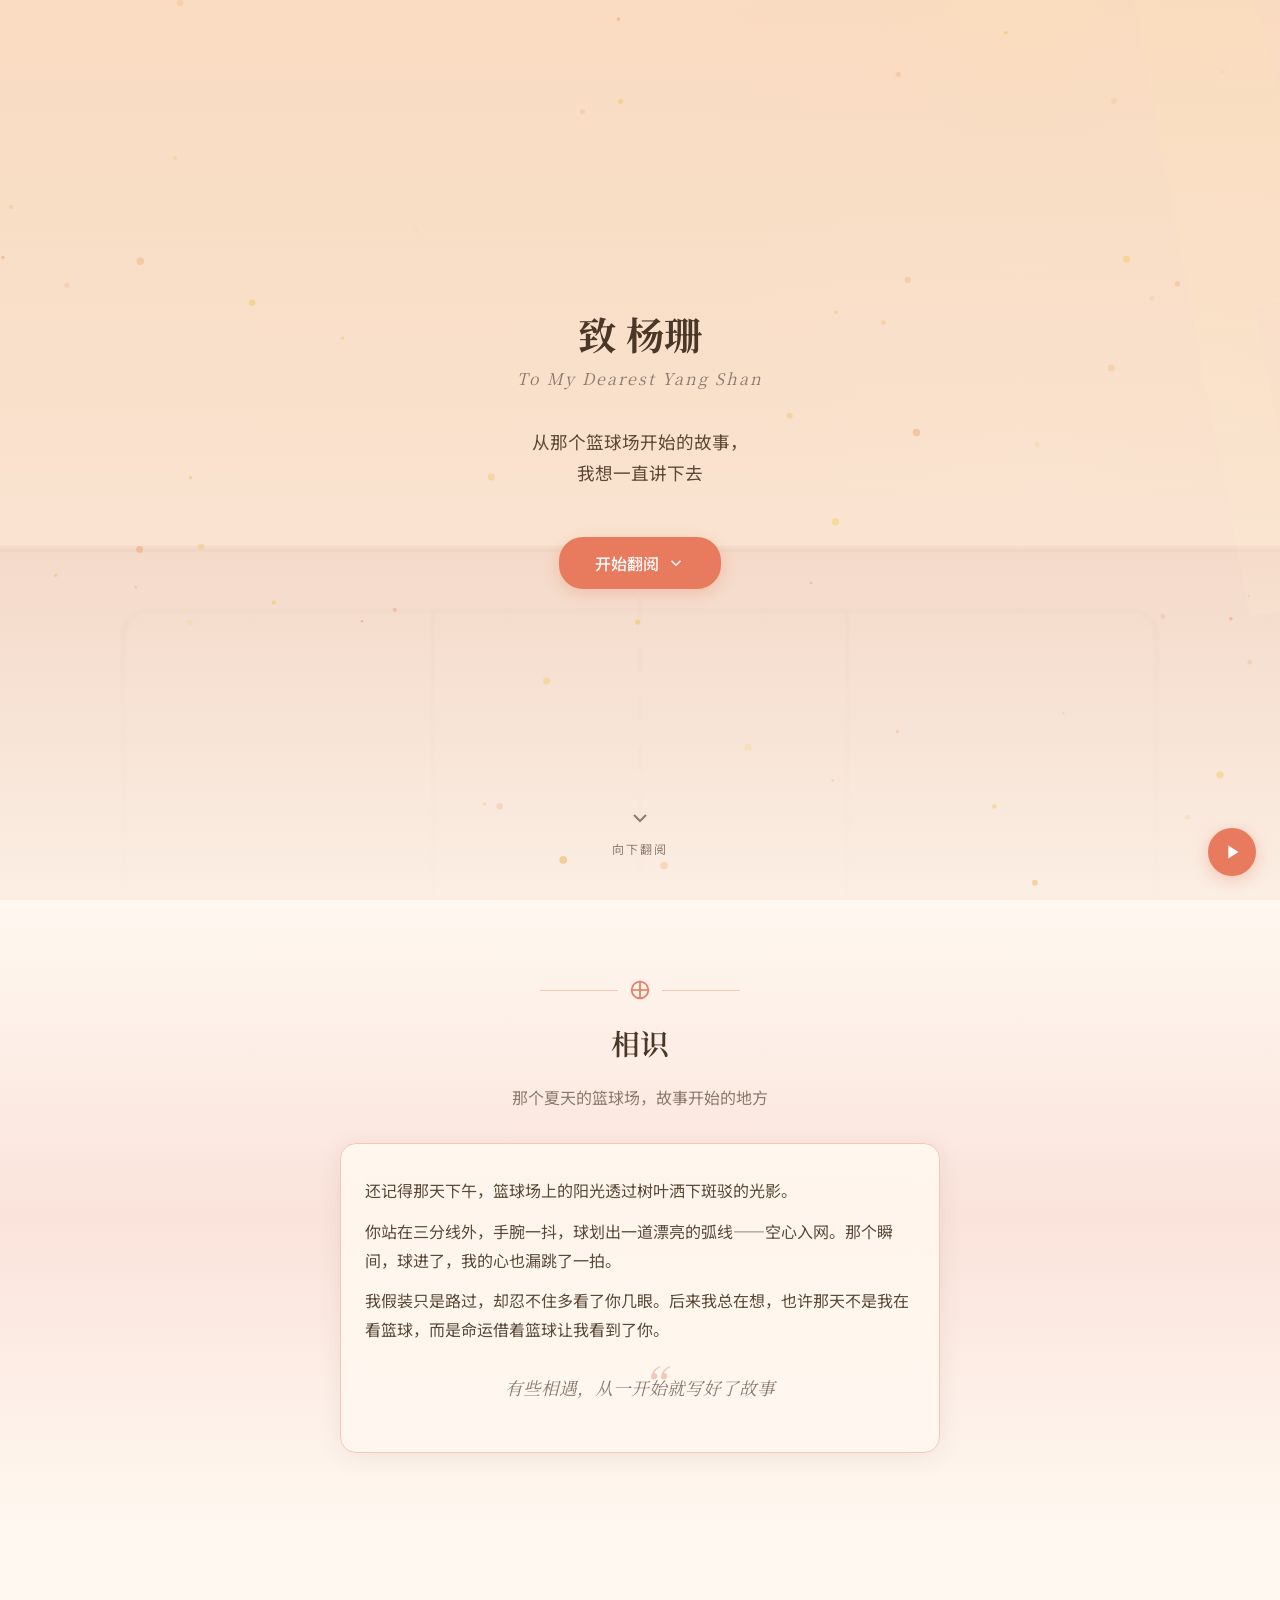
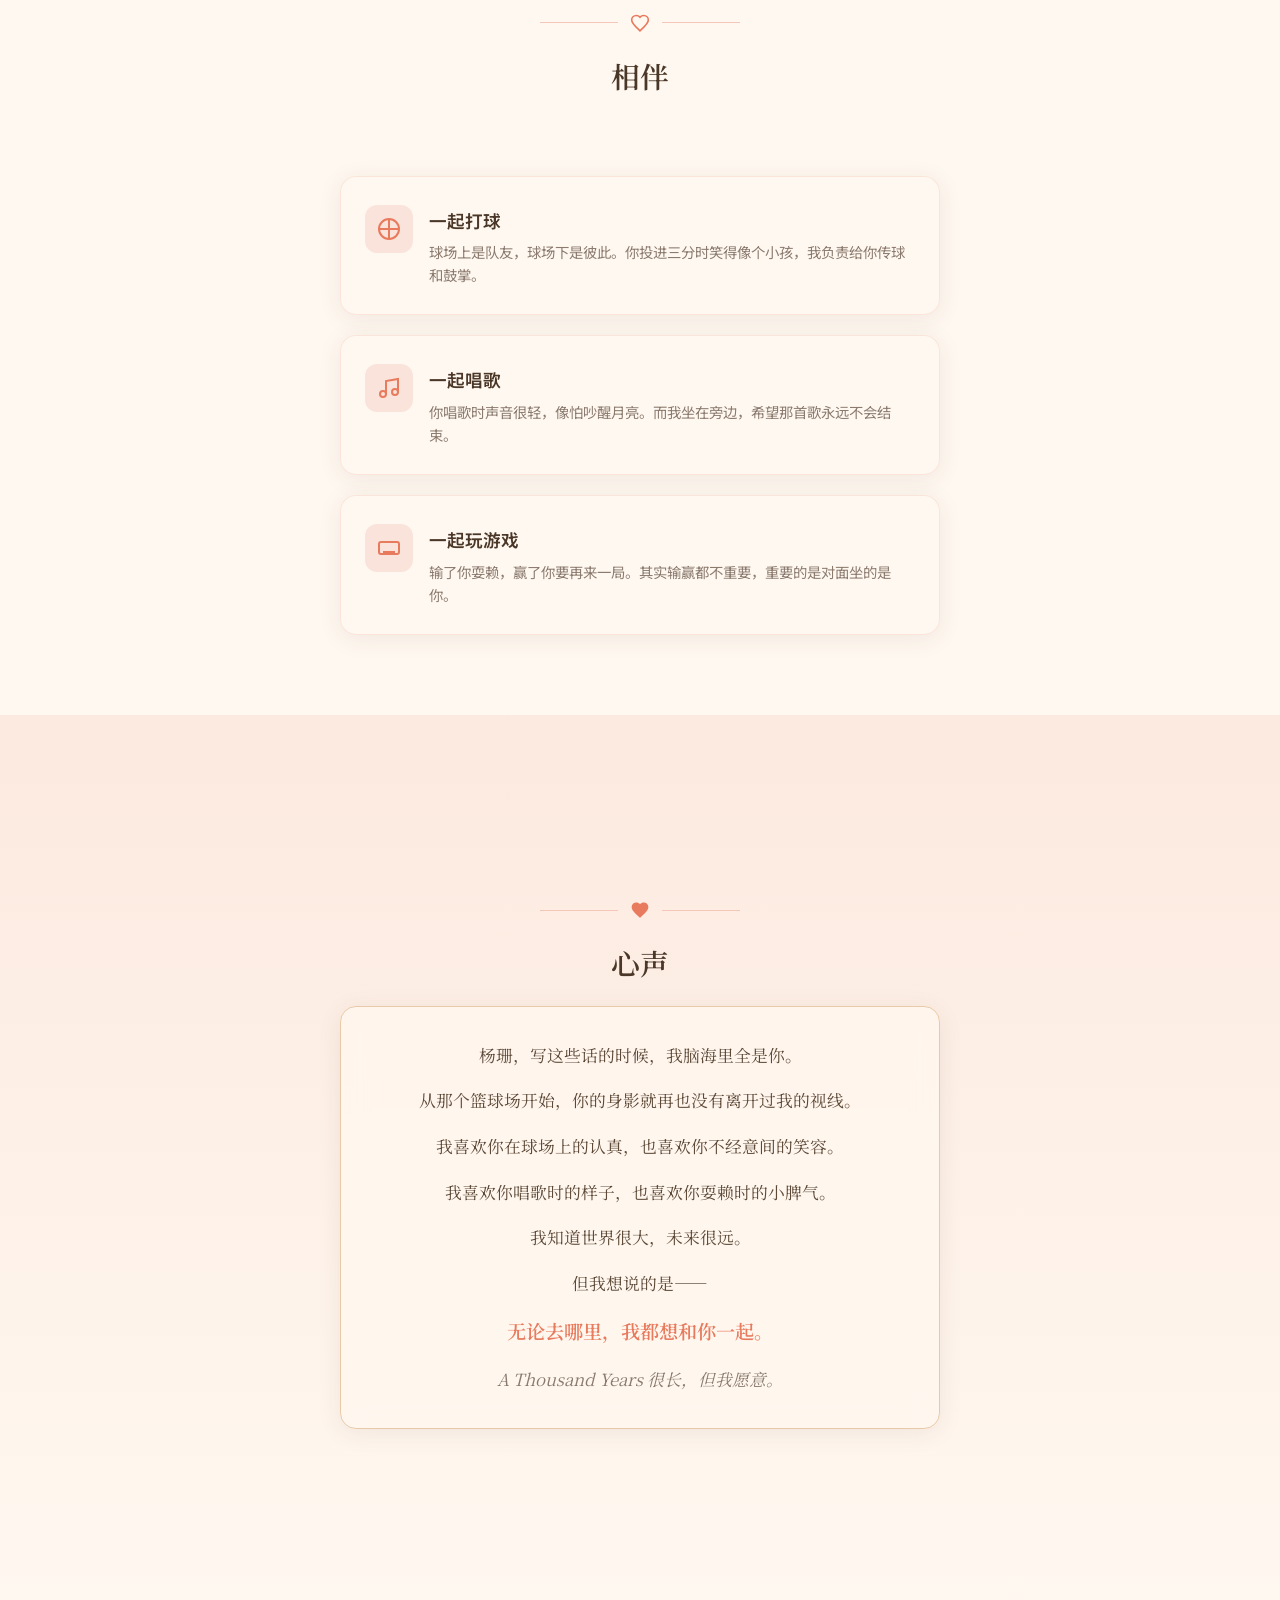
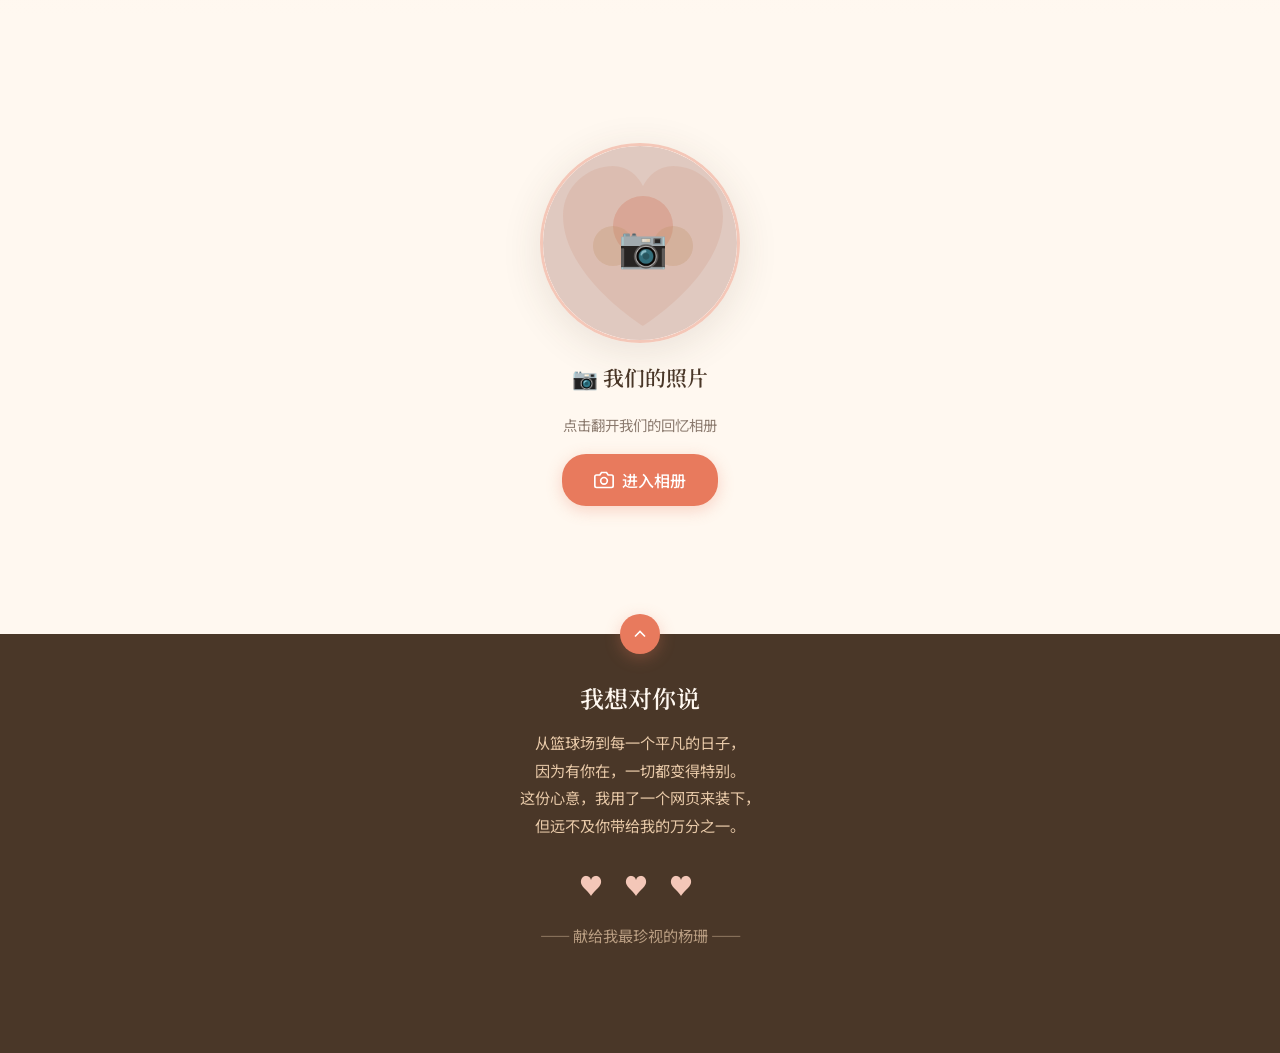
==== index.html @ d9f18873 "🎉 致杨珊 - 纪念网页完成 移动端优化的温馨纪念网页，以篮球场相识为起点 包含：首页故事板块 · 照片画廊 · 背景音乐" ====
﻿<!DOCTYPE html>
<html lang="zh-CN">
<head>
  <meta charset="UTF-8">
  <meta name="viewport" content="width=device-width, initial-scale=1.0, viewport-fit=cover">
  <meta name="theme-color" content="#FFF8F0">
  <meta name="apple-mobile-web-app-capable" content="yes">
  <meta name="apple-mobile-web-app-status-bar-style" content="default">
  <title>致 杨珊</title>
  <link rel="preconnect" href="https://fonts.googleapis.com">
  <link rel="preconnect" href="https://fonts.gstatic.com" crossorigin>
  <link href="https://fonts.googleapis.com/css2?family=Noto+Sans+SC:wght@400;500;600&family=Noto+Serif+SC:wght@400;600;700&display=swap" rel="stylesheet" media="print" onload="this.media='all'">
  <link rel="stylesheet" href="assets/css/style.css">
  <link rel="icon" href="data:image/svg+xml,<svg xmlns='http://www.w3.org/2000/svg' viewBox='0 0 24 24' fill='%23E87A5D'><path d='M12 21.35l-1.45-1.32C5.4 15.36 2 12.28 2 8.5 2 5.42 4.42 3 7.5 3c1.74 0 3.41.81 4.5 2.09C13.09 3.81 14.76 3 16.5 3 19.58 3 22 5.42 22 8.5c0 3.78-3.4 6.86-8.55 11.54L12 21.35z'/></svg>">
  <style>
    .hero-basketball-bg svg { width: 100%; height: 100%; }
    .minimize-icon { display: none; }
  </style>
</head>
<body>
  <div class="scroll-progress" id="scroll-progress"></div>
  <div class="page-transition" id="page-transition"></div>

  <!-- ===== Hero Section ===== -->
  <section class="hero" id="hero">
    <div class="hero-basketball-bg" aria-hidden="true">
      <svg viewBox="0 0 414 896" preserveAspectRatio="xMidYMid slice" xmlns="http://www.w3.org/2000/svg">
        <defs>
          <linearGradient id="skyGrad" x1="0" y1="0" x2="0" y2="1">
            <stop offset="0%" stop-color="#fce4c8"/>
            <stop offset="40%" stop-color="#f5cba7"/>
            <stop offset="70%" stop-color="#e8a87c"/>
            <stop offset="100%" stop-color="#d4896a"/>
          </linearGradient>
          <linearGradient id="courtGrad" x1="0" y1="0" x2="0" y2="1">
            <stop offset="0%" stop-color="#d4896a"/>
            <stop offset="100%" stop-color="#c47a5c"/>
          </linearGradient>
          <radialGradient id="sunGlow" cx="0.8" cy="0.25" r="0.3">
            <stop offset="0%" stop-color="#ffdd99" stop-opacity="0.8"/>
            <stop offset="50%" stop-color="#f5cba7" stop-opacity="0.3"/>
            <stop offset="100%" stop-color="#f5cba7" stop-opacity="0"/>
          </radialGradient>
        </defs>
        <!-- Sky -->
        <rect width="414" height="896" fill="url(#skyGrad)"/>
        <!-- Sun glow -->
        <rect width="414" height="896" fill="url(#sunGlow)"/>
        <!-- Basketball court floor -->
        <rect y="480" width="414" height="416" fill="url(#courtGrad)" opacity="0.6"/>
        <!-- Court lines -->
        <line x1="0" y1="480" x2="414" y2="480" stroke="#c47a5c" stroke-width="2" opacity="0.4"/>
        <line x1="207" y1="480" x2="207" y2="896" stroke="#c47a5c" stroke-width="1.5" opacity="0.3" stroke-dasharray="8,8"/>
        <rect x="40" y="500" width="334" height="376" fill="none" stroke="#c47a5c" stroke-width="2" opacity="0.3" rx="8"/>
        <circle cx="207" cy="760" r="60" fill="none" stroke="#c47a5c" stroke-width="2" opacity="0.25"/>
        <line x1="140" y1="500" x2="140" y2="650" stroke="#c47a5c" stroke-width="1.5" opacity="0.25"/>
        <line x1="274" y1="500" x2="274" y2="650" stroke="#c47a5c" stroke-width="1.5" opacity="0.25"/>
        <!-- Basketball hoop silhouette -->
        <g transform="translate(207, 160)" opacity="0.35">
          <rect x="-3" y="0" width="6" height="40" rx="2" fill="#4a3728"/>
          <circle cx="0" cy="60" r="28" fill="none" stroke="#4a3728" stroke-width="3"/>
          <line x1="-28" y1="60" x2="-80" y2="60" stroke="#4a3728" stroke-width="3"/>
          <line x1="28" y1="60" x2="80" y2="60" stroke="#4a3728" stroke-width="3"/>
          <rect x="-80" y="57" width="160" height="6" rx="3" fill="rgba(74,55,40,0.3)"/>
          <!-- Net -->
          <path d="M-20,75 Q-15,95 0,100 Q15,95 20,75" fill="none" stroke="#4a3728" stroke-width="1" opacity="0.4"/>
          <path d="M-12,78 Q-8,92 0,96 Q8,92 12,78" fill="none" stroke="#4a3728" stroke-width="1" opacity="0.4"/>
          <path d="M-4,80 Q-2,90 0,92 Q2,90 4,80" fill="none" stroke="#4a3728" stroke-width="1" opacity="0.4"/>
        </g>
        <!-- Sunset rays -->
        <g opacity="0.15">
          <line x1="350" y1="100" x2="414" y2="300" stroke="#ffdd99" stroke-width="40"/>
          <line x1="350" y1="130" x2="414" y2="400" stroke="#ffdd99" stroke-width="30"/>
          <line x1="350" y1="160" x2="414" y2="500" stroke="#ffdd99" stroke-width="20"/>
        </g>
      </svg>
    </div>
    <div class="hero-overlay"></div>
    <canvas id="particle-canvas" class="hero-bg-canvas"></canvas>
    <div class="hero-content">
      <h1 class="hero-title">致 杨珊</h1>
      <p class="hero-title-en">To My Dearest Yang Shan</p>
      <p class="hero-subtitle">从那个篮球场开始的故事，<br>我想一直讲下去</p>
      <button class="hero-btn">
        <span>开始翻阅</span>
        <svg class="icon" viewBox="0 0 24 24" fill="none" stroke="currentColor" stroke-width="2">
          <polyline points="6 9 12 15 18 9"/>
        </svg>
      </button>
    </div>
    <div class="scroll-indicator">
      <svg class="icon" viewBox="0 0 24 24" fill="none" stroke="currentColor" stroke-width="2">
        <polyline points="6 9 12 15 18 9"/>
      </svg>
      <span>向下翻阅</span>
    </div>
  </section>

  <!-- ===== 相识 Section ===== -->
  <section class="content-section" id="story-section">
    <div class="section-inner">
      <div class="section-divider reveal">
        <svg class="icon" viewBox="0 0 24 24" fill="none" stroke="currentColor" stroke-width="2">
          <circle cx="12" cy="12" r="10"/>
          <path d="M12 2v20M2 12h20"/>
        </svg>
      </div>
      <h2 class="section-title reveal reveal-delay-1">相识</h2>
      <p class="section-subtitle reveal reveal-delay-2">那个夏天的篮球场，故事开始的地方</p>
      <div class="content-card reveal reveal-delay-3">
        <p>还记得那天下午，篮球场上的阳光透过树叶洒下斑驳的光影。</p>
        <p>你站在三分线外，手腕一抖，球划出一道漂亮的弧线——空心入网。那个瞬间，球进了，我的心也漏跳了一拍。</p>
        <p>我假装只是路过，却忍不住多看了你几眼。后来我总在想，也许那天不是我在看篮球，而是命运借着篮球让我看到了你。</p>
        <div class="decorative-quote">有些相遇，从一开始就写好了故事</div>
      </div>
    </div>
  </section>

  <!-- ===== 相伴 Section ===== -->
  <section class="content-section">
    <div class="section-inner">
      <div class="section-divider reveal">
        <svg class="icon" viewBox="0 0 24 24" fill="none" stroke="currentColor" stroke-width="2">
          <path d="M12 21.35l-1.45-1.32C5.4 15.36 2 12.28 2 8.5 2 5.42 4.42 3 7.5 3c1.74 0 3.41.81 4.5 2.09C13.09 3.81 14.76 3 16.5 3 19.58 3 22 5.42 22 8.5c0 3.78-3.4 6.86-8.55 11.54L12 21.35z"/>
        </svg>
      </div>
      <h2 class="section-title reveal reveal-delay-1">相伴</h2>
      <p class="section-subtitle reveal reveal-delay-2">一起走过的日子，都闪着光</p>
      <div class="cards-grid">
        <div class="memory-card reveal reveal-delay-2">
          <div class="memory-icon">
            <svg class="icon" viewBox="0 0 24 24" fill="none" stroke="currentColor" stroke-width="2">
              <circle cx="12" cy="12" r="10"/>
              <path d="M12 2v20M2 12h20"/>
            </svg>
          </div>
          <div class="memory-text">
            <h3>一起打球</h3>
            <p>球场上是队友，球场下是彼此。你投进三分时笑得像个小孩，我负责给你传球和鼓掌。</p>
          </div>
        </div>
        <div class="memory-card reveal reveal-delay-3">
          <div class="memory-icon">
            <svg class="icon" viewBox="0 0 24 24" fill="none" stroke="currentColor" stroke-width="2">
              <path d="M9 18V5l12-2v13"/>
              <circle cx="6" cy="18" r="3"/>
              <circle cx="18" cy="16" r="3"/>
            </svg>
          </div>
          <div class="memory-text">
            <h3>一起唱歌</h3>
            <p>你唱歌时声音很轻，像怕吵醒月亮。而我坐在旁边，希望那首歌永远不会结束。</p>
          </div>
        </div>
        <div class="memory-card reveal reveal-delay-4">
          <div class="memory-icon">
            <svg class="icon" viewBox="0 0 24 24" fill="none" stroke="currentColor" stroke-width="2">
              <rect x="2" y="6" width="20" height="12" rx="2"/>
              <path d="M12 12h.01"/>
              <path d="M9 12h.01"/>
              <path d="M15 12h.01"/>
              <path d="M6 16h12"/>
            </svg>
          </div>
          <div class="memory-text">
            <h3>一起玩游戏</h3>
            <p>输了你耍赖，赢了你要再来一局。其实输赢都不重要，重要的是对面坐的是你。</p>
          </div>
        </div>
      </div>
    </div>
  </section>

  <!-- ===== 心声 Section ===== -->
  <section class="heart-section">
    <div class="section-inner">
      <div class="section-divider reveal">
        <svg class="icon" viewBox="0 0 24 24" fill="currentColor">
          <path d="M12 21.35l-1.45-1.32C5.4 15.36 2 12.28 2 8.5 2 5.42 4.42 3 7.5 3c1.74 0 3.41.81 4.5 2.09C13.09 3.81 14.76 3 16.5 3 19.58 3 22 5.42 22 8.5c0 3.78-3.4 6.86-8.55 11.54L12 21.35z"/>
        </svg>
      </div>
      <h2 class="section-title reveal reveal-delay-1">心声</h2>
      <div class="content-card">
        <p class="heart-line">杨珊，写这些话的时候，我脑海里全是你。</p>
        <p class="heart-line">从那个篮球场开始，你的身影就再也没有离开过我的视线。</p>
        <p class="heart-line">我喜欢你在球场上的认真，也喜欢你不经意间的笑容。</p>
        <p class="heart-line">我喜欢你唱歌时的样子，也喜欢你耍赖时的小脾气。</p>
        <p class="heart-line">我知道世界很大，未来很远。</p>
        <p class="heart-line">但我想说的是——</p>
        <p class="heart-line" style="font-weight: 600; color: var(--orange-warm); font-size: 1.2rem;">
          无论去哪里，我都想和你一起。
        </p>
        <p class="heart-line" style="font-style: italic; color: var(--brown-light);">
          A Thousand Years 很长，但我愿意。
        </p>
      </div>
    </div>
  </section>

  <!-- ===== Gallery Entry ===== -->
  <section class="content-section" style="background: var(--cream);">
    <div class="section-inner">
      <div class="gallery-entry reveal" id="gallery-link">
        <div class="gallery-entry-thumb">
          <svg viewBox="0 0 200 200" width="200" height="200" style="background: var(--pink-mist);">
            <defs>
              <clipPath id="heartClip">
                <path d="M100,180 C100,180 20,130 20,70 C20,40 45,20 70,20 C85,20 95,30 100,40 C105,30 115,20 130,20 C155,20 180,40 180,70 C180,130 100,180 100,180Z"/>
              </clipPath>
            </defs>
            <rect width="200" height="200" fill="var(--pink-mist)" rx="100"/>
            <g clip-path="url(#heartClip)">
              <rect width="200" height="200" fill="var(--pink-light)" opacity="0.5"/>
              <circle cx="100" cy="80" r="30" fill="var(--orange-warm)" opacity="0.3"/>
              <circle cx="70" cy="100" r="20" fill="var(--gold)" opacity="0.3"/>
              <circle cx="130" cy="100" r="20" fill="var(--gold)" opacity="0.3"/>
              <text x="100" y="115" text-anchor="middle" fill="var(--brown-dark)" font-size="40" font-family="var(--font-title)">&#x1F4F7;</text>
            </g>
          </svg>
        </div>
        <p class="gallery-entry-text">&#x1F4F7; 我们的照片</p>
        <p class="gallery-entry-sub">点击翻开我们的回忆相册</p>
        <button class="gallery-btn">
          <svg class="icon" viewBox="0 0 24 24" fill="none" stroke="currentColor" stroke-width="2">
            <path d="M23 19a2 2 0 01-2 2H3a2 2 0 01-2-2V8a2 2 0 012-2h4l2-3h6l2 3h4a2 2 0 012 2z"/>
            <circle cx="12" cy="13" r="4"/>
          </svg>
          <span>进入相册</span>
        </button>
      </div>
    </div>
  </section>

  <!-- ===== Footer ===== -->
  <footer class="site-footer">
    <button class="back-top-btn" onclick="document.getElementById('hero').scrollIntoView({behavior:'smooth'})" aria-label="回到顶部">
      <svg class="icon" viewBox="0 0 24 24" fill="none" stroke="currentColor" stroke-width="2">
        <polyline points="6 9 12 15 18 9"/>
      </svg>
    </button>
    <div class="section-inner">
      <h2 class="section-title">我想对你说</h2>
      <p>
        从篮球场到每一个平凡的日子，<br>
        因为有你在，一切都变得特别。<br>
        这份心意，我用了一个网页来装下，<br>
        但远不及你带给我的万分之一。
      </p>
      <div class="footer-hearts">&hearts; &hearts; &hearts;</div>
      <p class="footer-date">—— 献给我最珍视的杨珊 ——</p>
    </div>
  </footer>

  <!-- ===== Music Player ===== -->
  <div class="music-player">
    <span class="music-label" id="music-label">A Thousand Years</span>
    <button class="music-btn" id="music-btn" aria-label="音乐控制">
      <svg class="icon" viewBox="0 0 24 24" fill="currentColor">
        <path d="M8 5v14l11-7z"/>
      </svg>
    </button>
  </div>

  <script src="assets/js/music.js"></script>
  <script src="assets/js/main.js"></script>
</body>
</html>
---- assets/css/style.css ----
﻿:root {
  --orange-warm: #E87A5D;
  --orange-light: #f0967e;
  --pink-light: #F4C7B8;
  --pink-mist: #fae3db;
  --cream: #FFF8F0;
  --cream-dark: #f5ede3;
  --brown-dark: #4A3728;
  --brown-mid: #5c4836;
  --brown-light: #8B7A6E;
  --gold: #D4A373;
  --gold-light: #e8c9a8;
  --overlay: rgba(74, 55, 40, 0.6);
  --overlay-light: rgba(74, 55, 40, 0.15);
  --card-bg: rgba(255, 248, 240, 0.85);
  --shadow-soft: 0 4px 24px rgba(74, 55, 40, 0.08);
  --shadow-medium: 0 8px 40px rgba(74, 55, 40, 0.12);
  --gradient-warm: linear-gradient(180deg, #FFF8F0 0%, #fae3db 50%, #FFF8F0 100%);
  --gradient-hero: linear-gradient(135deg, #E87A5D 0%, #D4A373 50%, #F4C7B8 100%);
  --safe-top: env(safe-area-inset-top, 0px);
  --safe-bottom: env(safe-area-inset-bottom, 0px);
  --font-title: "Noto Serif SC", Georgia, "Times New Roman", serif;
  --font-body: "Noto Sans SC", -apple-system, BlinkMacSystemFont, "Segoe UI", system-ui, sans-serif;
}
*, *::before, *::after { margin: 0; padding: 0; box-sizing: border-box; }
html { scroll-behavior: smooth; -webkit-tap-highlight-color: transparent; }
body {
  font-family: var(--font-body); background: var(--cream); color: var(--brown-dark);
  line-height: 1.8; overflow-x: hidden; -webkit-font-smoothing: antialiased;
  -moz-osx-font-smoothing: grayscale; padding-top: var(--safe-top); padding-bottom: var(--safe-bottom);
}
img { max-width: 100%; height: auto; display: block; }
a { text-decoration: none; color: inherit; }
button { border: none; background: none; cursor: pointer; font-family: inherit; -webkit-tap-highlight-color: transparent; }

.scroll-progress {
  position: fixed; top: 0; left: 0; width: 0; height: 3px;
  background: var(--gradient-hero); z-index: 9999; transition: width 0.1s linear;
}

.section {
  min-height: 100vh; min-height: 100dvh; display: flex; flex-direction: column;
  align-items: center; justify-content: center; padding: 64px 24px; position: relative; overflow: hidden;
}
.section-inner { max-width: 480px; width: 100%; margin: 0 auto; }
.section-title {
  font-family: var(--font-title); font-size: 1.8rem; font-weight: 600; line-height: 1.3;
  color: var(--brown-dark); margin-bottom: 24px; text-align: center;
}
.section-subtitle {
  font-size: 1rem; color: var(--brown-light); text-align: center; margin-bottom: 32px; line-height: 1.6;
}
.reveal { opacity: 0; transform: translateY(40px); transition: opacity 0.8s ease-out, transform 0.8s ease-out; }
.reveal.visible { opacity: 1; transform: translateY(0); }
.reveal-delay-1 { transition-delay: 0.1s; }
.reveal-delay-2 { transition-delay: 0.2s; }
.reveal-delay-3 { transition-delay: 0.3s; }
.reveal-delay-4 { transition-delay: 0.4s; }
.reveal-delay-5 { transition-delay: 0.5s; }

.hero {
  min-height: 100vh; min-height: 100dvh; display: flex; flex-direction: column;
  align-items: center; justify-content: center; position: relative;
  background: var(--cream); overflow: hidden; padding: 24px;
}
.hero-bg-canvas { position: absolute; top: 0; left: 0; width: 100%; height: 100%; z-index: 0; }
.hero-basketball-bg { position: absolute; top: 0; left: 0; width: 100%; height: 100%; z-index: 0; overflow: hidden; }
.hero-basketball-bg svg { width: 100%; height: 100%; object-fit: cover; }
.hero-overlay {
  position: absolute; top: 0; left: 0; width: 100%; height: 100%;
  background: linear-gradient(180deg, rgba(255,248,240,0.3) 0%, rgba(255,248,240,0.6) 50%, rgba(255,248,240,0.9) 100%);
  z-index: 1;
}
.hero-content { position: relative; z-index: 2; text-align: center; max-width: 480px; width: 100%; }
.hero-title {
  font-family: var(--font-title); font-size: 2.4rem; font-weight: 700; line-height: 1.2;
  color: var(--brown-dark); margin-bottom: 8px;
  opacity: 0; animation: heroFadeIn 1s ease-out 0.5s forwards;
}
.hero-title-en {
  font-family: var(--font-title); font-size: 1rem; font-weight: 400; color: var(--brown-light);
  font-style: italic; letter-spacing: 2px; margin-bottom: 32px;
  opacity: 0; animation: heroFadeIn 1s ease-out 0.8s forwards;
}
.hero-subtitle {
  font-size: 1.1rem; color: var(--brown-mid); line-height: 1.8; margin-bottom: 48px;
  opacity: 0; animation: heroFadeIn 1s ease-out 1.1s forwards;
}
.hero-btn {
  display: inline-flex; align-items: center; gap: 8px; padding: 14px 36px;
  background: var(--orange-warm); color: #fff; border-radius: 24px; font-size: 1rem; font-weight: 500;
  transition: all 0.3s ease; box-shadow: 0 4px 16px rgba(232,122,93,0.3);
  opacity: 0; animation: heroFadeIn 1s ease-out 1.4s forwards;
}
.hero-btn:active { transform: scale(0.95); box-shadow: 0 2px 8px rgba(232,122,93,0.2); }
.hero-btn .icon { width: 18px; height: 18px; animation: bounceArrow 2s ease-in-out infinite; }

.scroll-indicator {
  position: absolute; bottom: 40px; left: 50%; transform: translateX(-50%);
  z-index: 2; display: flex; flex-direction: column; align-items: center; gap: 8px;
  opacity: 0; animation: heroFadeIn 1s ease-out 1.8s forwards;
}
.scroll-indicator .icon { width: 24px; height: 24px; color: var(--brown-light); animation: bounceArrow 2s ease-in-out infinite; }
.scroll-indicator span { font-size: 0.75rem; color: var(--brown-light); letter-spacing: 2px; }

@keyframes heroFadeIn { to { opacity: 1; } }
@keyframes bounceArrow { 0%,100% { transform: translateY(0); } 50% { transform: translateY(6px); } }
.content-section { background: var(--gradient-warm); padding: 80px 24px; position: relative; }
.content-section:nth-child(odd) { background: var(--cream); }
.content-card {
  background: var(--card-bg); backdrop-filter: blur(12px); -webkit-backdrop-filter: blur(12px);
  border-radius: 16px; padding: 32px 24px; box-shadow: var(--shadow-soft);
  border: 1px solid var(--pink-light); max-width: 480px; margin: 0 auto;
}
.content-card .label-icon { width: 32px; height: 32px; color: var(--orange-warm); margin-bottom: 12px; }
.content-card h2 { font-family: var(--font-title); font-size: 1.5rem; font-weight: 600; color: var(--brown-dark); margin-bottom: 16px; }
.content-card p { font-size: 1rem; color: var(--brown-mid); line-height: 1.8; margin-bottom: 12px; }
.content-card p:last-child { margin-bottom: 0; }

.section-divider { display: flex; align-items: center; gap: 12px; width: 100%; max-width: 200px; margin: 0 auto 24px; }
.section-divider::before, .section-divider::after { content: ""; flex: 1; height: 1px; background: var(--pink-light); }
.section-divider .icon { width: 20px; height: 20px; color: var(--orange-warm); flex-shrink: 0; }

.decorative-quote {
  font-family: var(--font-title); font-size: 1.1rem; color: var(--brown-light);
  font-style: italic; text-align: center; padding: 16px 0; position: relative;
}
.decorative-quote::before {
  content: "\201C"; font-size: 3rem; color: var(--pink-light);
  position: absolute; top: -12px; left: 50%; transform: translateX(-50%); font-family: var(--font-title);
}

.cards-grid { display: flex; flex-direction: column; gap: 20px; max-width: 480px; margin: 0 auto; }
.memory-card {
  background: var(--card-bg); backdrop-filter: blur(8px); -webkit-backdrop-filter: blur(8px);
  border-radius: 16px; padding: 28px 24px; box-shadow: var(--shadow-soft);
  border: 1px solid rgba(244,199,184,0.4); display: flex; align-items: flex-start; gap: 16px;
  transition: transform 0.3s ease, box-shadow 0.3s ease;
}
.memory-card:active { transform: scale(0.98); }
.memory-icon {
  width: 48px; height: 48px; background: var(--pink-mist); border-radius: 12px;
  display: flex; align-items: center; justify-content: center; flex-shrink: 0;
}
.memory-icon .icon { width: 24px; height: 24px; color: var(--orange-warm); }
.memory-text h3 { font-size: 1.1rem; font-weight: 600; color: var(--brown-dark); margin-bottom: 4px; }
.memory-text p { font-size: 0.9rem; color: var(--brown-light); line-height: 1.6; }
.heart-section {
  background: linear-gradient(180deg, rgba(244,199,184,0.3) 0%, #FFF8F0 100%);
  min-height: 100vh; min-height: 100dvh; display: flex; flex-direction: column;
  align-items: center; justify-content: center; padding: 80px 24px; position: relative;
}
.heart-section .content-card { background: rgba(255,248,240,0.7); border-color: var(--gold-light); text-align: center; }
.heart-section .content-card p {
  font-family: var(--font-title); font-size: 1.05rem; line-height: 2;
  opacity: 0; transform: translateY(20px);
  transition: opacity 0.8s ease-out, transform 0.8s ease-out;
}
.heart-section .content-card p.reveal-line { opacity: 1; transform: translateY(0); }

.gallery-entry { display: flex; flex-direction: column; align-items: center; gap: 16px; padding: 48px 24px; text-align: center; cursor: pointer; }
.gallery-entry-thumb {
  width: 200px; height: 200px; border-radius: 50%; overflow: hidden;
  box-shadow: var(--shadow-medium); border: 3px solid var(--pink-light);
  transition: transform 0.4s ease, box-shadow 0.4s ease; position: relative;
}
.gallery-entry-thumb:active { transform: scale(0.95); }
.gallery-entry-thumb::after {
  content: ""; position: absolute; inset: 0; background: var(--overlay-light); border-radius: 50%;
}
.gallery-entry-thumb img { width: 100%; height: 100%; object-fit: cover; }
.gallery-entry-text { font-family: var(--font-title); font-size: 1.3rem; color: var(--brown-dark); font-weight: 600; }
.gallery-entry-sub { font-size: 0.9rem; color: var(--brown-light); }

.gallery-btn {
  display: inline-flex; align-items: center; gap: 8px; padding: 14px 32px;
  background: var(--orange-warm); color: #fff; border-radius: 24px; font-size: 1rem; font-weight: 500;
  transition: all 0.3s ease; box-shadow: 0 4px 16px rgba(232,122,93,0.3);
}
.gallery-btn:active { transform: scale(0.95); box-shadow: 0 2px 8px rgba(232,122,93,0.2); }
.gallery-btn .icon { width: 20px; height: 20px; }
.site-footer {
  background: var(--brown-dark); color: var(--cream); text-align: center;
  padding: 48px 24px 80px; position: relative;
}
.site-footer .section-title { color: var(--cream); font-size: 1.5rem; margin-bottom: 16px; }
.site-footer p { font-size: 0.95rem; color: var(--gold-light); line-height: 1.8; margin-bottom: 24px; }
.footer-hearts { font-size: 1.5rem; color: var(--pink-light); margin-bottom: 16px; letter-spacing: 8px; }
.footer-date { font-size: 0.8rem; color: var(--brown-light); opacity: 0.7; }

.back-top-btn {
  position: absolute; top: -20px; left: 50%; transform: translateX(-50%);
  width: 40px; height: 40px; background: var(--orange-warm); border-radius: 50%;
  display: flex; align-items: center; justify-content: center;
  box-shadow: 0 4px 16px rgba(232,122,93,0.3); transition: transform 0.3s ease;
}
.back-top-btn:active { transform: translateX(-50%) scale(0.9); }
.back-top-btn .icon { width: 20px; height: 20px; color: #fff; transform: rotate(180deg); }

.music-player { position: fixed; bottom: 24px; right: 24px; z-index: 1000; display: flex; align-items: center; gap: 12px; padding-bottom: var(--safe-bottom); }
.music-btn {
  width: 48px; height: 48px; border-radius: 50%; background: var(--orange-warm);
  display: flex; align-items: center; justify-content: center;
  box-shadow: 0 4px 16px rgba(232,122,93,0.35); transition: transform 0.3s ease, box-shadow 0.3s ease; position: relative;
}
.music-btn:active { transform: scale(0.9); }
.music-btn .icon { width: 22px; height: 22px; color: #fff; }
.music-btn.playing { animation: pulseGlow 2s ease-in-out infinite; }
@keyframes pulseGlow { 0%,100% { box-shadow: 0 4px 16px rgba(232,122,93,0.35); } 50% { box-shadow: 0 4px 24px rgba(232,122,93,0.6); } }
.music-label { background: rgba(255,248,240,0.9); backdrop-filter: blur(8px); padding: 6px 14px; border-radius: 12px; font-size: 0.75rem; color: var(--brown-mid); white-space: nowrap; box-shadow: var(--shadow-soft); border: 1px solid var(--pink-light); display: none; }
.music-label.show { display: block; }
.page-transition { position: fixed; inset: 0; z-index: 9998; background: var(--cream); pointer-events: none; opacity: 0; transition: opacity 0.5s ease; }
.page-transition.active { opacity: 1; }

.gallery-page { min-height: 100vh; min-height: 100dvh; background: var(--brown-dark); color: var(--cream); }
.gallery-header { padding: 16px 20px; padding-top: calc(16px + var(--safe-top)); display: flex; align-items: center; gap: 12px; position: sticky; top: 0; z-index: 10; background: linear-gradient(180deg, rgba(74,55,40,0.95) 0%, transparent 100%); }
.gallery-back-btn { display: flex; align-items: center; gap: 6px; color: var(--cream); font-size: 0.9rem; padding: 8px 12px; border-radius: 8px; transition: background 0.3s ease; }
.gallery-back-btn .icon { width: 20px; height: 20px; }
.gallery-back-btn:active { background: rgba(255,255,255,0.1); }
.gallery-header-title { font-family: var(--font-title); font-size: 1.2rem; font-weight: 600; margin-left: auto; }

.gallery-grid { display: grid; grid-template-columns: 1fr 1fr; gap: 4px; padding: 4px; padding-bottom: calc(80px + var(--safe-bottom)); }
.gallery-grid-item { aspect-ratio: 1; overflow: hidden; cursor: pointer; position: relative; border-radius: 4px; }
.gallery-grid-item img { width: 100%; height: 100%; object-fit: cover; transition: transform 0.4s ease; }
.gallery-grid-item:active img { transform: scale(1.05); }
.gallery-grid-item .item-overlay { position: absolute; bottom: 0; left: 0; right: 0; padding: 8px; background: linear-gradient(transparent, rgba(0,0,0,0.6)); opacity: 0; transition: opacity 0.3s ease; }
.gallery-grid-item .item-overlay span { font-size: 0.75rem; color: #fff; }

.viewer { position: fixed; inset: 0; z-index: 9999; background: rgba(0,0,0,0.95); display: flex; flex-direction: column; align-items: center; justify-content: center; opacity: 0; pointer-events: none; transition: opacity 0.4s ease; }
.viewer.active { opacity: 1; pointer-events: all; }
.viewer-close { position: absolute; top: calc(16px + var(--safe-top)); right: 20px; width: 40px; height: 40px; display: flex; align-items: center; justify-content: center; color: #fff; z-index: 10; }
.viewer-close .icon { width: 24px; height: 24px; }
.viewer-image-wrap { width: 100%; flex: 1; display: flex; align-items: center; justify-content: center; overflow: hidden; touch-action: none; position: relative; }
.viewer-image-wrap img { max-width: 100%; max-height: 100%; object-fit: contain; transition: transform 0.3s ease; user-select: none; -webkit-user-drag: none; }
.viewer-caption { padding: 16px 24px; padding-bottom: calc(16px + var(--safe-bottom)); text-align: center; max-width: 480px; width: 100%; }
.viewer-caption h3 { font-size: 1.1rem; color: #fff; margin-bottom: 4px; font-weight: 500; }
.viewer-caption p { font-size: 0.85rem; color: rgba(255,255,255,0.7); line-height: 1.6; }
.viewer-dots { display: flex; justify-content: center; gap: 8px; margin-bottom: 8px; }
.viewer-dot { width: 6px; height: 6px; border-radius: 50%; background: rgba(255,255,255,0.3); transition: all 0.3s ease; }
.viewer-dot.active { background: var(--orange-warm); width: 18px; border-radius: 3px; }

#particle-canvas { position: absolute; top: 0; left: 0; width: 100%; height: 100%; pointer-events: none; z-index: 1; }

@keyframes fadeInUp { from { opacity: 0; transform: translateY(30px); } to { opacity: 1; transform: translateY(0); } }
.fade-in-up { animation: fadeInUp 1s ease-out forwards; }

@media (max-width: 360px) { .hero-title { font-size: 1.8rem; } .section-title { font-size: 1.5rem; } .content-card { padding: 24px 16px; } .memory-card { padding: 20px 16px; } }
@media (min-width: 768px) { .section-inner, .content-card, .cards-grid { max-width: 600px; } .gallery-grid { grid-template-columns: repeat(3, 1fr); max-width: 600px; margin: 0 auto; } }
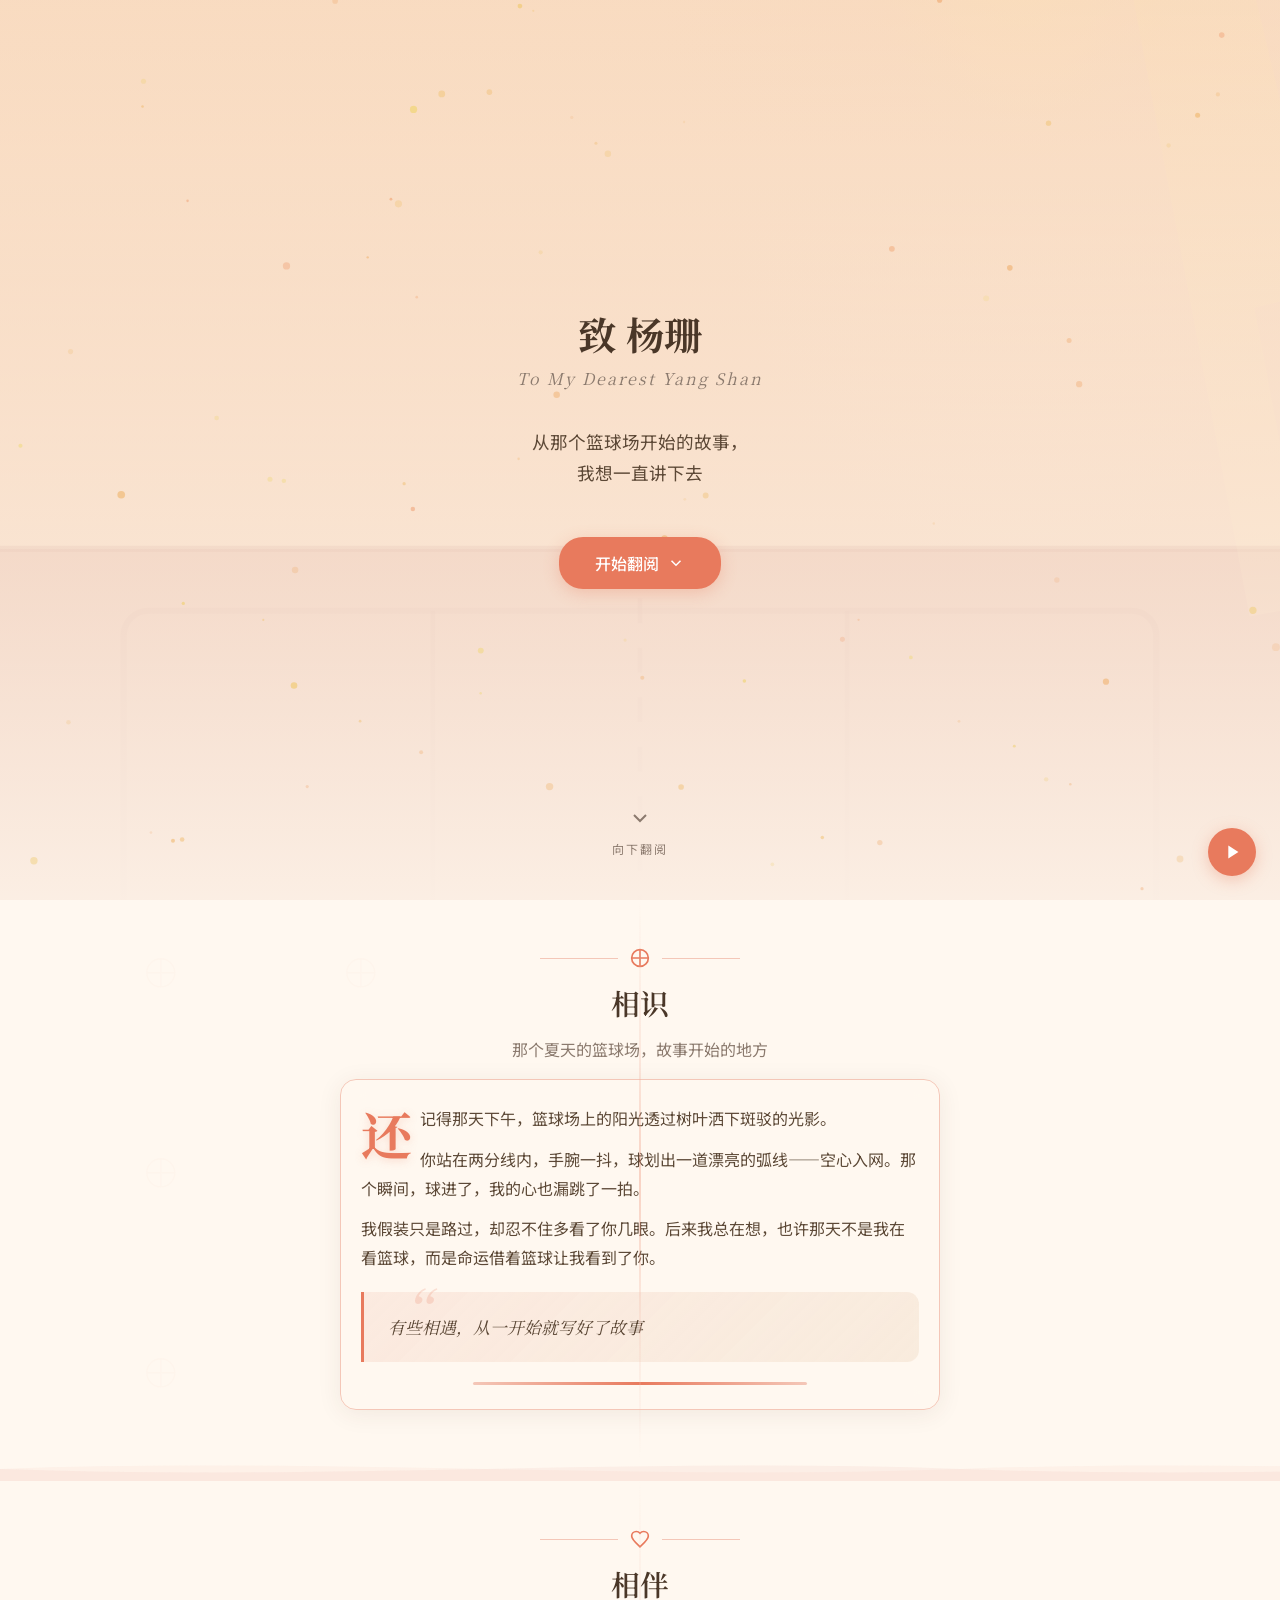
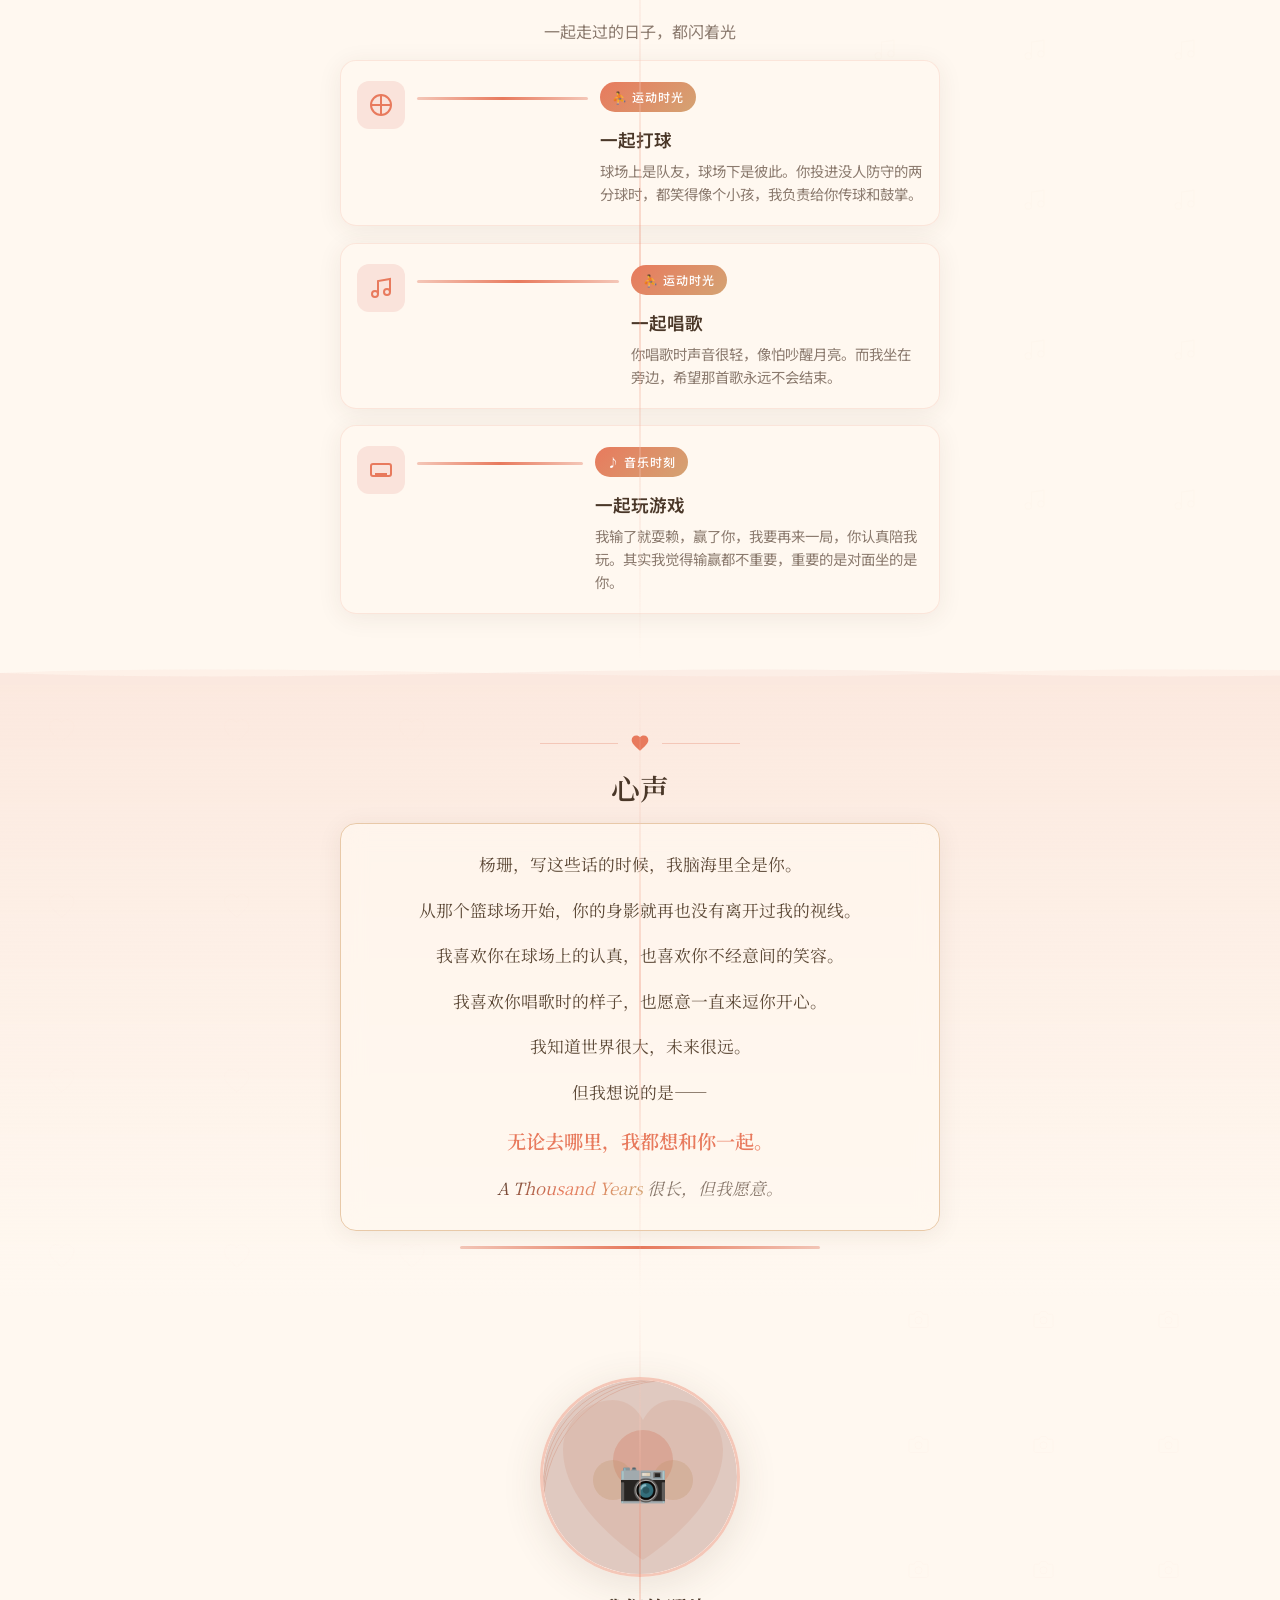
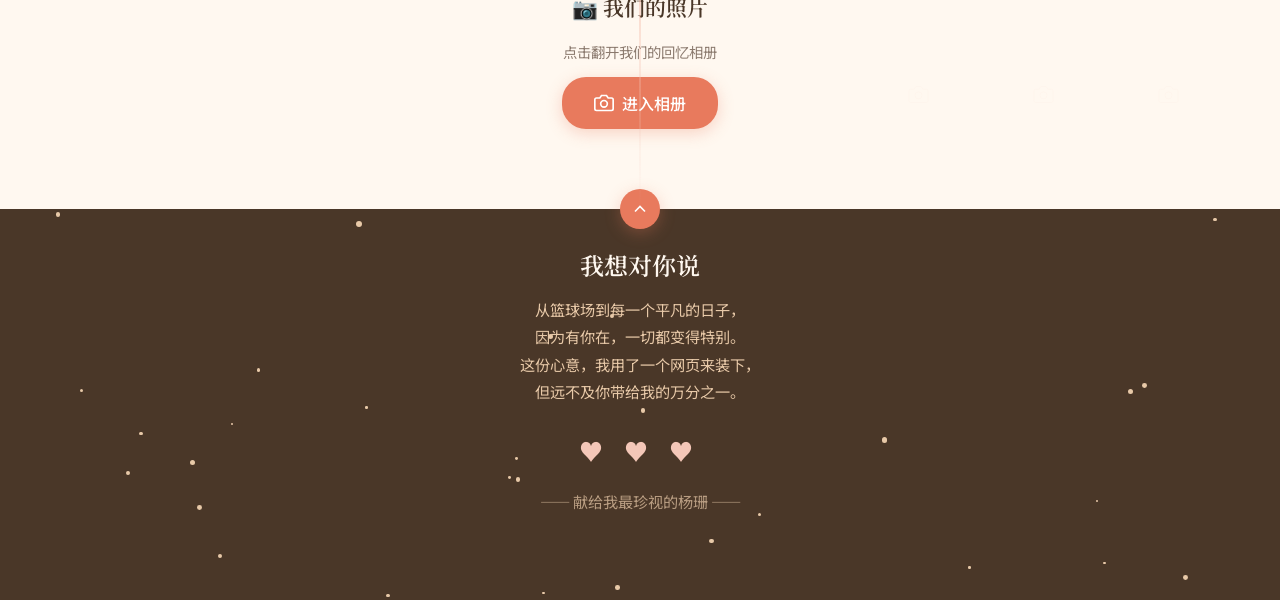
==== commit d8e40821: "优化页面布局：减少留白、收紧间距；修复音乐播放逻辑" ====
--- a/index.html
+++ b/index.html
@@ -18,8 +18,18 @@
   </style>
 </head>
 <body>
-  <div class="scroll-progress" id="scroll-progress"></div>
+  
+  <div class="float-container">
+    <svg class="float-item" viewBox="0 0 24 24" fill="currentColor" style="left:10%;--dur:12s;--delay:0s;width:32px;color:var(--orange-warm)"><path d="M12 21.35l-1.45-1.32C5.4 15.36 2 12.28 2 8.5 2 5.42 4.42 3 7.5 3c1.74 0 3.41.81 4.5 2.09C13.09 3.81 14.76 3 16.5 3 19.58 3 22 5.42 22 8.5c0 3.78-3.4 6.86-8.55 11.54L12 21.35z"/></svg>
+    <svg class="float-item" viewBox="0 0 24 24" fill="none" stroke="currentColor" stroke-width="2" style="left:30%;--dur:15s;--delay:2s;width:25px;color:var(--gold)"><circle cx="12" cy="12" r="10"/><path d="M12 2v20M2 12h20"/></svg>
+    <svg class="float-item" viewBox="0 0 24 24" fill="currentColor" style="right:20%;--dur:10s;--delay:4s;width:28px;color:var(--pink-light)"><path d="M12 21.35l-1.45-1.32C5.4 15.36 2 12.28 2 8.5 2 5.42 4.42 3 7.5 3c1.74 0 3.41.81 4.5 2.09C13.09 3.81 14.76 3 16.5 3 19.58 3 22 5.42 22 8.5c0 3.78-3.4 6.86-8.55 11.54L12 21.35z"/></svg>
+    <svg class="float-item" viewBox="0 0 24 24" fill="none" stroke="currentColor" stroke-width="2" style="right:35%;--dur:18s;--delay:1s;width:20px;color:var(--orange-warm)"><path d="M9 18V5l12-2v13"/><circle cx="6" cy="18" r="3"/><circle cx="18" cy="16" r="3"/></svg>
+    <svg class="float-item" viewBox="0 0 24 24" fill="currentColor" style="left:5%;--dur:14s;--delay:6s;width:22px;color:var(--gold)"><path d="M12 21.35l-1.45-1.32C5.4 15.36 2 12.28 2 8.5 2 5.42 4.42 3 7.5 3c1.74 0 3.41.81 4.5 2.09C13.09 3.81 14.76 3 16.5 3 19.58 3 22 5.42 22 8.5c0 3.78-3.4 6.86-8.55 11.54L12 21.35z"/></svg>
+  </div><div class="scroll-progress" id="scroll-progress"></div>
   <div class="page-transition" id="page-transition"></div>
+
+  
+
 
   <!-- ===== Hero Section ===== -->
   <section class="hero" id="hero">
@@ -75,6 +85,11 @@
         </g>
       </svg>
     </div>
+    
+    
+    
+    
+    
     <div class="hero-overlay"></div>
     <canvas id="particle-canvas" class="hero-bg-canvas"></canvas>
     <div class="hero-content">
@@ -97,7 +112,27 @@
   </section>
 
   <!-- ===== 相识 Section ===== -->
-  <section class="content-section" id="story-section">
+  <section class="content-section sec-meet" id="story-section">
+    <div class="bg-texture">
+      <svg viewBox="0 0 200 200" fill="none" stroke="currentColor" stroke-width="1" xmlns="http://www.w3.org/2000/svg"><g transform="translate(0,0) scale(0.35)" opacity="0.6"><circle cx="12" cy="12" r="10"/><path d="M12 2v20M2 12h20"/></g>
+          <g transform="translate(50,0) scale(0.35)" opacity="0.6"><circle cx="12" cy="12" r="10"/><path d="M12 2v20M2 12h20"/></g>
+          <g transform="translate(100,0) scale(0.35)" opacity="0.6"><circle cx="12" cy="12" r="10"/><path d="M12 2v20M2 12h20"/></g>
+          <g transform="translate(150,0) scale(0.35)" opacity="0.6"><circle cx="12" cy="12" r="10"/><path d="M12 2v20M2 12h20"/></g>
+          <g transform="translate(0,50) scale(0.35)" opacity="0.6"><circle cx="12" cy="12" r="10"/><path d="M12 2v20M2 12h20"/></g>
+          <g transform="translate(50,50) scale(0.35)" opacity="0.6"><circle cx="12" cy="12" r="10"/><path d="M12 2v20M2 12h20"/></g>
+          <g transform="translate(100,50) scale(0.35)" opacity="0.6"><circle cx="12" cy="12" r="10"/><path d="M12 2v20M2 12h20"/></g>
+          <g transform="translate(150,50) scale(0.35)" opacity="0.6"><circle cx="12" cy="12" r="10"/><path d="M12 2v20M2 12h20"/></g>
+          <g transform="translate(0,100) scale(0.35)" opacity="0.6"><circle cx="12" cy="12" r="10"/><path d="M12 2v20M2 12h20"/></g>
+          <g transform="translate(50,100) scale(0.35)" opacity="0.6"><circle cx="12" cy="12" r="10"/><path d="M12 2v20M2 12h20"/></g>
+          <g transform="translate(100,100) scale(0.35)" opacity="0.6"><circle cx="12" cy="12" r="10"/><path d="M12 2v20M2 12h20"/></g>
+          <g transform="translate(150,100) scale(0.35)" opacity="0.6"><circle cx="12" cy="12" r="10"/><path d="M12 2v20M2 12h20"/></g>
+          <g transform="translate(0,150) scale(0.35)" opacity="0.6"><circle cx="12" cy="12" r="10"/><path d="M12 2v20M2 12h20"/></g>
+          <g transform="translate(50,150) scale(0.35)" opacity="0.6"><circle cx="12" cy="12" r="10"/><path d="M12 2v20M2 12h20"/></g>
+          <g transform="translate(100,150) scale(0.35)" opacity="0.6"><circle cx="12" cy="12" r="10"/><path d="M12 2v20M2 12h20"/></g>
+          <g transform="translate(150,150) scale(0.35)" opacity="0.6"><circle cx="12" cy="12" r="10"/><path d="M12 2v20M2 12h20"/></g>
+        </svg>
+    </div>
+    <div class="story-timeline"></div>
     <div class="section-inner">
       <div class="section-divider reveal">
         <svg class="icon" viewBox="0 0 24 24" fill="none" stroke="currentColor" stroke-width="2">
@@ -105,26 +140,56 @@
           <path d="M12 2v20M2 12h20"/>
         </svg>
       </div>
-      <h2 class="section-title reveal reveal-delay-1">相识</h2>
+      <h2 class="section-title decorated-title reveal reveal-delay-1">相识</h2>
       <p class="section-subtitle reveal reveal-delay-2">那个夏天的篮球场，故事开始的地方</p>
       <div class="content-card reveal reveal-delay-3">
-        <p>还记得那天下午，篮球场上的阳光透过树叶洒下斑驳的光影。</p>
-        <p>你站在三分线外，手腕一抖，球划出一道漂亮的弧线——空心入网。那个瞬间，球进了，我的心也漏跳了一拍。</p>
+        <p class="drop-cap">还记得那天下午，篮球场上的阳光透过树叶洒下斑驳的光影。</p>
+        <p>你站在两分线内，手腕一抖，球划出一道漂亮的弧线——空心入网。那个瞬间，球进了，我的心也漏跳了一拍。</p>
         <p>我假装只是路过，却忍不住多看了你几眼。后来我总在想，也许那天不是我在看篮球，而是命运借着篮球让我看到了你。</p>
-        <div class="decorative-quote">有些相遇，从一开始就写好了故事</div>
+        <div class="highlight-quote">有些相遇，从一开始就写好了故事</div><div class="card-strip"></div>
+        
       </div>
     </div>
   </section>
 
-  <!-- ===== 相伴 Section ===== -->
-  <section class="content-section">
+  <div class="section-wave-divider" aria-hidden="true">
+    <svg class="wave1" viewBox="0 0 2880 120" preserveAspectRatio="none">
+      <path d="M0,60 C360,120 720,0 1080,60 C1440,120 1800,0 2160,60 C2520,120 2880,0 2880,60 L2880,120 L0,120 Z" fill="var(--pink-mist)" opacity="0.5"/>
+    </svg>
+    <svg class="wave2" viewBox="0 0 2880 120" preserveAspectRatio="none">
+      <path d="M0,60 C360,0 720,120 1080,60 C1440,0 1800,120 2160,60 C2520,0 2880,120 2880,60 L2880,120 L0,120 Z" fill="var(--pink-light)" opacity="0.3"/>
+    </svg>
+  </div>
+
+<!-- ===== 相伴 Section ===== -->
+  <section class="content-section sec-together">
+    <div class="bg-texture">
+      <svg viewBox="0 0 200 200" fill="none" stroke="currentColor" stroke-width="1" xmlns="http://www.w3.org/2000/svg"><g transform="translate(0,0) scale(0.35)" opacity="0.6"><path d="M9 18V5l12-2v13"/><circle cx="6" cy="18" r="3"/><circle cx="18" cy="16" r="3"/></g>
+          <g transform="translate(50,0) scale(0.35)" opacity="0.6"><path d="M9 18V5l12-2v13"/><circle cx="6" cy="18" r="3"/><circle cx="18" cy="16" r="3"/></g>
+          <g transform="translate(100,0) scale(0.35)" opacity="0.6"><path d="M9 18V5l12-2v13"/><circle cx="6" cy="18" r="3"/><circle cx="18" cy="16" r="3"/></g>
+          <g transform="translate(150,0) scale(0.35)" opacity="0.6"><path d="M9 18V5l12-2v13"/><circle cx="6" cy="18" r="3"/><circle cx="18" cy="16" r="3"/></g>
+          <g transform="translate(0,50) scale(0.35)" opacity="0.6"><path d="M9 18V5l12-2v13"/><circle cx="6" cy="18" r="3"/><circle cx="18" cy="16" r="3"/></g>
+          <g transform="translate(50,50) scale(0.35)" opacity="0.6"><path d="M9 18V5l12-2v13"/><circle cx="6" cy="18" r="3"/><circle cx="18" cy="16" r="3"/></g>
+          <g transform="translate(100,50) scale(0.35)" opacity="0.6"><path d="M9 18V5l12-2v13"/><circle cx="6" cy="18" r="3"/><circle cx="18" cy="16" r="3"/></g>
+          <g transform="translate(150,50) scale(0.35)" opacity="0.6"><path d="M9 18V5l12-2v13"/><circle cx="6" cy="18" r="3"/><circle cx="18" cy="16" r="3"/></g>
+          <g transform="translate(0,100) scale(0.35)" opacity="0.6"><path d="M9 18V5l12-2v13"/><circle cx="6" cy="18" r="3"/><circle cx="18" cy="16" r="3"/></g>
+          <g transform="translate(50,100) scale(0.35)" opacity="0.6"><path d="M9 18V5l12-2v13"/><circle cx="6" cy="18" r="3"/><circle cx="18" cy="16" r="3"/></g>
+          <g transform="translate(100,100) scale(0.35)" opacity="0.6"><path d="M9 18V5l12-2v13"/><circle cx="6" cy="18" r="3"/><circle cx="18" cy="16" r="3"/></g>
+          <g transform="translate(150,100) scale(0.35)" opacity="0.6"><path d="M9 18V5l12-2v13"/><circle cx="6" cy="18" r="3"/><circle cx="18" cy="16" r="3"/></g>
+          <g transform="translate(0,150) scale(0.35)" opacity="0.6"><path d="M9 18V5l12-2v13"/><circle cx="6" cy="18" r="3"/><circle cx="18" cy="16" r="3"/></g>
+          <g transform="translate(50,150) scale(0.35)" opacity="0.6"><path d="M9 18V5l12-2v13"/><circle cx="6" cy="18" r="3"/><circle cx="18" cy="16" r="3"/></g>
+          <g transform="translate(100,150) scale(0.35)" opacity="0.6"><path d="M9 18V5l12-2v13"/><circle cx="6" cy="18" r="3"/><circle cx="18" cy="16" r="3"/></g>
+          <g transform="translate(150,150) scale(0.35)" opacity="0.6"><path d="M9 18V5l12-2v13"/><circle cx="6" cy="18" r="3"/><circle cx="18" cy="16" r="3"/></g>
+        </svg>
+    </div>
+    <div class="story-timeline"></div>
     <div class="section-inner">
       <div class="section-divider reveal">
         <svg class="icon" viewBox="0 0 24 24" fill="none" stroke="currentColor" stroke-width="2">
           <path d="M12 21.35l-1.45-1.32C5.4 15.36 2 12.28 2 8.5 2 5.42 4.42 3 7.5 3c1.74 0 3.41.81 4.5 2.09C13.09 3.81 14.76 3 16.5 3 19.58 3 22 5.42 22 8.5c0 3.78-3.4 6.86-8.55 11.54L12 21.35z"/>
         </svg>
       </div>
-      <h2 class="section-title reveal reveal-delay-1">相伴</h2>
+      <h2 class="section-title decorated-title reveal reveal-delay-1">相伴</h2>
       <p class="section-subtitle reveal reveal-delay-2">一起走过的日子，都闪着光</p>
       <div class="cards-grid">
         <div class="memory-card reveal reveal-delay-2">
@@ -133,10 +198,12 @@
               <circle cx="12" cy="12" r="10"/>
               <path d="M12 2v20M2 12h20"/>
             </svg>
-          </div>
+          </div><div class="card-strip"></div>
+        
           <div class="memory-text">
+          <div class="card-badge"><span>⛹ 运动时光</span></div>
             <h3>一起打球</h3>
-            <p>球场上是队友，球场下是彼此。你投进三分时笑得像个小孩，我负责给你传球和鼓掌。</p>
+            <p>球场上是队友，球场下是彼此。你投进没人防守的两分球时，都笑得像个小孩，我负责给你传球和鼓掌。</p>
           </div>
         </div>
         <div class="memory-card reveal reveal-delay-3">
@@ -146,8 +213,10 @@
               <circle cx="6" cy="18" r="3"/>
               <circle cx="18" cy="16" r="3"/>
             </svg>
-          </div>
+          </div><div class="card-strip"></div>
+        
           <div class="memory-text">
+          <div class="card-badge"><span>⛹ 运动时光</span></div>
             <h3>一起唱歌</h3>
             <p>你唱歌时声音很轻，像怕吵醒月亮。而我坐在旁边，希望那首歌永远不会结束。</p>
           </div>
@@ -161,47 +230,106 @@
               <path d="M15 12h.01"/>
               <path d="M6 16h12"/>
             </svg>
-          </div>
+          </div><div class="card-strip"></div>
+        
           <div class="memory-text">
+          <div class="card-badge"><span>♪ 音乐时刻</span></div>
             <h3>一起玩游戏</h3>
-            <p>输了你耍赖，赢了你要再来一局。其实输赢都不重要，重要的是对面坐的是你。</p>
+            <p>我输了就耍赖，赢了你，我要再来一局，你认真陪我玩。其实我觉得输赢都不重要，重要的是对面坐的是你。</p>
           </div>
         </div>
       </div>
     </div>
   </section>
 
-  <!-- ===== 心声 Section ===== -->
-  <section class="heart-section">
+  <div class="section-wave-divider" aria-hidden="true">
+    <svg class="wave1" viewBox="0 0 2880 120" preserveAspectRatio="none">
+      <path d="M0,60 C360,120 720,0 1080,60 C1440,120 1800,0 2160,60 C2520,120 2880,0 2880,60 L2880,120 L0,120 Z" fill="var(--pink-mist)" opacity="0.5"/>
+    </svg>
+    <svg class="wave2" viewBox="0 0 2880 120" preserveAspectRatio="none">
+      <path d="M0,60 C360,0 720,120 1080,60 C1440,0 1800,120 2160,60 C2520,0 2880,120 2880,60 L2880,120 L0,120 Z" fill="var(--pink-light)" opacity="0.3"/>
+    </svg>
+  </div>
+
+<!-- ===== 心声 Section ===== -->
+  <section class="heart-section sec-heart">
+    <div class="bg-texture">
+      <svg viewBox="0 0 200 200" fill="none" stroke="currentColor" stroke-width="1" xmlns="http://www.w3.org/2000/svg"><g transform="translate(0,0) scale(0.35)" opacity="0.6"><path d="M12 21.35l-1.45-1.32C5.4 15.36 2 12.28 2 8.5 2 5.42 4.42 3 7.5 3c1.74 0 3.41.81 4.5 2.09C13.09 3.81 14.76 3 16.5 3 19.58 3 22 5.42 22 8.5c0 3.78-3.4 6.86-8.55 11.54L12 21.35z"/></g>
+          <g transform="translate(50,0) scale(0.35)" opacity="0.6"><path d="M12 21.35l-1.45-1.32C5.4 15.36 2 12.28 2 8.5 2 5.42 4.42 3 7.5 3c1.74 0 3.41.81 4.5 2.09C13.09 3.81 14.76 3 16.5 3 19.58 3 22 5.42 22 8.5c0 3.78-3.4 6.86-8.55 11.54L12 21.35z"/></g>
+          <g transform="translate(100,0) scale(0.35)" opacity="0.6"><path d="M12 21.35l-1.45-1.32C5.4 15.36 2 12.28 2 8.5 2 5.42 4.42 3 7.5 3c1.74 0 3.41.81 4.5 2.09C13.09 3.81 14.76 3 16.5 3 19.58 3 22 5.42 22 8.5c0 3.78-3.4 6.86-8.55 11.54L12 21.35z"/></g>
+          <g transform="translate(150,0) scale(0.35)" opacity="0.6"><path d="M12 21.35l-1.45-1.32C5.4 15.36 2 12.28 2 8.5 2 5.42 4.42 3 7.5 3c1.74 0 3.41.81 4.5 2.09C13.09 3.81 14.76 3 16.5 3 19.58 3 22 5.42 22 8.5c0 3.78-3.4 6.86-8.55 11.54L12 21.35z"/></g>
+          <g transform="translate(0,50) scale(0.35)" opacity="0.6"><path d="M12 21.35l-1.45-1.32C5.4 15.36 2 12.28 2 8.5 2 5.42 4.42 3 7.5 3c1.74 0 3.41.81 4.5 2.09C13.09 3.81 14.76 3 16.5 3 19.58 3 22 5.42 22 8.5c0 3.78-3.4 6.86-8.55 11.54L12 21.35z"/></g>
+          <g transform="translate(50,50) scale(0.35)" opacity="0.6"><path d="M12 21.35l-1.45-1.32C5.4 15.36 2 12.28 2 8.5 2 5.42 4.42 3 7.5 3c1.74 0 3.41.81 4.5 2.09C13.09 3.81 14.76 3 16.5 3 19.58 3 22 5.42 22 8.5c0 3.78-3.4 6.86-8.55 11.54L12 21.35z"/></g>
+          <g transform="translate(100,50) scale(0.35)" opacity="0.6"><path d="M12 21.35l-1.45-1.32C5.4 15.36 2 12.28 2 8.5 2 5.42 4.42 3 7.5 3c1.74 0 3.41.81 4.5 2.09C13.09 3.81 14.76 3 16.5 3 19.58 3 22 5.42 22 8.5c0 3.78-3.4 6.86-8.55 11.54L12 21.35z"/></g>
+          <g transform="translate(150,50) scale(0.35)" opacity="0.6"><path d="M12 21.35l-1.45-1.32C5.4 15.36 2 12.28 2 8.5 2 5.42 4.42 3 7.5 3c1.74 0 3.41.81 4.5 2.09C13.09 3.81 14.76 3 16.5 3 19.58 3 22 5.42 22 8.5c0 3.78-3.4 6.86-8.55 11.54L12 21.35z"/></g>
+          <g transform="translate(0,100) scale(0.35)" opacity="0.6"><path d="M12 21.35l-1.45-1.32C5.4 15.36 2 12.28 2 8.5 2 5.42 4.42 3 7.5 3c1.74 0 3.41.81 4.5 2.09C13.09 3.81 14.76 3 16.5 3 19.58 3 22 5.42 22 8.5c0 3.78-3.4 6.86-8.55 11.54L12 21.35z"/></g>
+          <g transform="translate(50,100) scale(0.35)" opacity="0.6"><path d="M12 21.35l-1.45-1.32C5.4 15.36 2 12.28 2 8.5 2 5.42 4.42 3 7.5 3c1.74 0 3.41.81 4.5 2.09C13.09 3.81 14.76 3 16.5 3 19.58 3 22 5.42 22 8.5c0 3.78-3.4 6.86-8.55 11.54L12 21.35z"/></g>
+          <g transform="translate(100,100) scale(0.35)" opacity="0.6"><path d="M12 21.35l-1.45-1.32C5.4 15.36 2 12.28 2 8.5 2 5.42 4.42 3 7.5 3c1.74 0 3.41.81 4.5 2.09C13.09 3.81 14.76 3 16.5 3 19.58 3 22 5.42 22 8.5c0 3.78-3.4 6.86-8.55 11.54L12 21.35z"/></g>
+          <g transform="translate(150,100) scale(0.35)" opacity="0.6"><path d="M12 21.35l-1.45-1.32C5.4 15.36 2 12.28 2 8.5 2 5.42 4.42 3 7.5 3c1.74 0 3.41.81 4.5 2.09C13.09 3.81 14.76 3 16.5 3 19.58 3 22 5.42 22 8.5c0 3.78-3.4 6.86-8.55 11.54L12 21.35z"/></g>
+          <g transform="translate(0,150) scale(0.35)" opacity="0.6"><path d="M12 21.35l-1.45-1.32C5.4 15.36 2 12.28 2 8.5 2 5.42 4.42 3 7.5 3c1.74 0 3.41.81 4.5 2.09C13.09 3.81 14.76 3 16.5 3 19.58 3 22 5.42 22 8.5c0 3.78-3.4 6.86-8.55 11.54L12 21.35z"/></g>
+          <g transform="translate(50,150) scale(0.35)" opacity="0.6"><path d="M12 21.35l-1.45-1.32C5.4 15.36 2 12.28 2 8.5 2 5.42 4.42 3 7.5 3c1.74 0 3.41.81 4.5 2.09C13.09 3.81 14.76 3 16.5 3 19.58 3 22 5.42 22 8.5c0 3.78-3.4 6.86-8.55 11.54L12 21.35z"/></g>
+          <g transform="translate(100,150) scale(0.35)" opacity="0.6"><path d="M12 21.35l-1.45-1.32C5.4 15.36 2 12.28 2 8.5 2 5.42 4.42 3 7.5 3c1.74 0 3.41.81 4.5 2.09C13.09 3.81 14.76 3 16.5 3 19.58 3 22 5.42 22 8.5c0 3.78-3.4 6.86-8.55 11.54L12 21.35z"/></g>
+          <g transform="translate(150,150) scale(0.35)" opacity="0.6"><path d="M12 21.35l-1.45-1.32C5.4 15.36 2 12.28 2 8.5 2 5.42 4.42 3 7.5 3c1.74 0 3.41.81 4.5 2.09C13.09 3.81 14.76 3 16.5 3 19.58 3 22 5.42 22 8.5c0 3.78-3.4 6.86-8.55 11.54L12 21.35z"/></g>
+        </svg>
+    </div>
+    <div class="story-timeline"></div>
+    
+    </div>
+
+    
     <div class="section-inner">
       <div class="section-divider reveal">
         <svg class="icon" viewBox="0 0 24 24" fill="currentColor">
           <path d="M12 21.35l-1.45-1.32C5.4 15.36 2 12.28 2 8.5 2 5.42 4.42 3 7.5 3c1.74 0 3.41.81 4.5 2.09C13.09 3.81 14.76 3 16.5 3 19.58 3 22 5.42 22 8.5c0 3.78-3.4 6.86-8.55 11.54L12 21.35z"/>
         </svg>
       </div>
-      <h2 class="section-title reveal reveal-delay-1">心声</h2>
+      <h2 class="section-title decorated-title reveal reveal-delay-1">心声</h2>
       <div class="content-card">
         <p class="heart-line">杨珊，写这些话的时候，我脑海里全是你。</p>
         <p class="heart-line">从那个篮球场开始，你的身影就再也没有离开过我的视线。</p>
         <p class="heart-line">我喜欢你在球场上的认真，也喜欢你不经意间的笑容。</p>
-        <p class="heart-line">我喜欢你唱歌时的样子，也喜欢你耍赖时的小脾气。</p>
+        <p class="heart-line">我喜欢你唱歌时的样子，也愿意一直来逗你开心。</p>
         <p class="heart-line">我知道世界很大，未来很远。</p>
         <p class="heart-line">但我想说的是——</p>
         <p class="heart-line" style="font-weight: 600; color: var(--orange-warm); font-size: 1.2rem;">
           无论去哪里，我都想和你一起。
         </p>
         <p class="heart-line" style="font-style: italic; color: var(--brown-light);">
-          A Thousand Years 很长，但我愿意。
+          <span class="gradient-flow">A Thousand Years</span> 很长，但我愿意。
         </p>
-      </div>
+      </div><div class="card-strip"></div>
+        
     </div>
   </section>
 
   <!-- ===== Gallery Entry ===== -->
-  <section class="content-section" style="background: var(--cream);">
+  <section class="content-section sec-gallery" style="background: var(--cream);">
+    <div class="bg-texture">
+      <svg viewBox="0 0 200 200" fill="none" stroke="currentColor" stroke-width="1" xmlns="http://www.w3.org/2000/svg"><g transform="translate(0,0) scale(0.35)" opacity="0.6"><path d="M23 19a2 2 0 01-2 2H3a2 2 0 01-2-2V8a2 2 0 012-2h4l2-3h6l2 3h4a2 2 0 012 2z"/><circle cx="12" cy="13" r="4"/></g>
+          <g transform="translate(50,0) scale(0.35)" opacity="0.6"><path d="M23 19a2 2 0 01-2 2H3a2 2 0 01-2-2V8a2 2 0 012-2h4l2-3h6l2 3h4a2 2 0 012 2z"/><circle cx="12" cy="13" r="4"/></g>
+          <g transform="translate(100,0) scale(0.35)" opacity="0.6"><path d="M23 19a2 2 0 01-2 2H3a2 2 0 01-2-2V8a2 2 0 012-2h4l2-3h6l2 3h4a2 2 0 012 2z"/><circle cx="12" cy="13" r="4"/></g>
+          <g transform="translate(150,0) scale(0.35)" opacity="0.6"><path d="M23 19a2 2 0 01-2 2H3a2 2 0 01-2-2V8a2 2 0 012-2h4l2-3h6l2 3h4a2 2 0 012 2z"/><circle cx="12" cy="13" r="4"/></g>
+          <g transform="translate(0,50) scale(0.35)" opacity="0.6"><path d="M23 19a2 2 0 01-2 2H3a2 2 0 01-2-2V8a2 2 0 012-2h4l2-3h6l2 3h4a2 2 0 012 2z"/><circle cx="12" cy="13" r="4"/></g>
+          <g transform="translate(50,50) scale(0.35)" opacity="0.6"><path d="M23 19a2 2 0 01-2 2H3a2 2 0 01-2-2V8a2 2 0 012-2h4l2-3h6l2 3h4a2 2 0 012 2z"/><circle cx="12" cy="13" r="4"/></g>
+          <g transform="translate(100,50) scale(0.35)" opacity="0.6"><path d="M23 19a2 2 0 01-2 2H3a2 2 0 01-2-2V8a2 2 0 012-2h4l2-3h6l2 3h4a2 2 0 012 2z"/><circle cx="12" cy="13" r="4"/></g>
+          <g transform="translate(150,50) scale(0.35)" opacity="0.6"><path d="M23 19a2 2 0 01-2 2H3a2 2 0 01-2-2V8a2 2 0 012-2h4l2-3h6l2 3h4a2 2 0 012 2z"/><circle cx="12" cy="13" r="4"/></g>
+          <g transform="translate(0,100) scale(0.35)" opacity="0.6"><path d="M23 19a2 2 0 01-2 2H3a2 2 0 01-2-2V8a2 2 0 012-2h4l2-3h6l2 3h4a2 2 0 012 2z"/><circle cx="12" cy="13" r="4"/></g>
+          <g transform="translate(50,100) scale(0.35)" opacity="0.6"><path d="M23 19a2 2 0 01-2 2H3a2 2 0 01-2-2V8a2 2 0 012-2h4l2-3h6l2 3h4a2 2 0 012 2z"/><circle cx="12" cy="13" r="4"/></g>
+          <g transform="translate(100,100) scale(0.35)" opacity="0.6"><path d="M23 19a2 2 0 01-2 2H3a2 2 0 01-2-2V8a2 2 0 012-2h4l2-3h6l2 3h4a2 2 0 012 2z"/><circle cx="12" cy="13" r="4"/></g>
+          <g transform="translate(150,100) scale(0.35)" opacity="0.6"><path d="M23 19a2 2 0 01-2 2H3a2 2 0 01-2-2V8a2 2 0 012-2h4l2-3h6l2 3h4a2 2 0 012 2z"/><circle cx="12" cy="13" r="4"/></g>
+          <g transform="translate(0,150) scale(0.35)" opacity="0.6"><path d="M23 19a2 2 0 01-2 2H3a2 2 0 01-2-2V8a2 2 0 012-2h4l2-3h6l2 3h4a2 2 0 012 2z"/><circle cx="12" cy="13" r="4"/></g>
+          <g transform="translate(50,150) scale(0.35)" opacity="0.6"><path d="M23 19a2 2 0 01-2 2H3a2 2 0 01-2-2V8a2 2 0 012-2h4l2-3h6l2 3h4a2 2 0 012 2z"/><circle cx="12" cy="13" r="4"/></g>
+          <g transform="translate(100,150) scale(0.35)" opacity="0.6"><path d="M23 19a2 2 0 01-2 2H3a2 2 0 01-2-2V8a2 2 0 012-2h4l2-3h6l2 3h4a2 2 0 012 2z"/><circle cx="12" cy="13" r="4"/></g>
+          <g transform="translate(150,150) scale(0.35)" opacity="0.6"><path d="M23 19a2 2 0 01-2 2H3a2 2 0 01-2-2V8a2 2 0 012-2h4l2-3h6l2 3h4a2 2 0 012 2z"/><circle cx="12" cy="13" r="4"/></g>
+        </svg>
+    </div>
+    <div class="story-timeline"></div>
     <div class="section-inner">
       <div class="gallery-entry reveal" id="gallery-link">
-        <div class="gallery-entry-thumb">
+        <div class="gallery-entry-thumb" style="position:relative;">
+          <div class="gallery-entry-ring"></div>
+          <div class="gallery-entry-ring"></div>
+          <div class="gallery-entry-ring"></div>
           <svg viewBox="0 0 200 200" width="200" height="200" style="background: var(--pink-mist);">
             <defs>
               <clipPath id="heartClip">
@@ -220,7 +348,7 @@
         </div>
         <p class="gallery-entry-text">&#x1F4F7; 我们的照片</p>
         <p class="gallery-entry-sub">点击翻开我们的回忆相册</p>
-        <button class="gallery-btn">
+        <button class="gallery-btn gallery-btn">
           <svg class="icon" viewBox="0 0 24 24" fill="none" stroke="currentColor" stroke-width="2">
             <path d="M23 19a2 2 0 01-2 2H3a2 2 0 01-2-2V8a2 2 0 012-2h4l2-3h6l2 3h4a2 2 0 012 2z"/>
             <circle cx="12" cy="13" r="4"/>
@@ -233,13 +361,14 @@
 
   <!-- ===== Footer ===== -->
   <footer class="site-footer">
+    <div class="footer-stars" id="footer-stars"></div>
     <button class="back-top-btn" onclick="document.getElementById('hero').scrollIntoView({behavior:'smooth'})" aria-label="回到顶部">
       <svg class="icon" viewBox="0 0 24 24" fill="none" stroke="currentColor" stroke-width="2">
         <polyline points="6 9 12 15 18 9"/>
       </svg>
     </button>
     <div class="section-inner">
-      <h2 class="section-title">我想对你说</h2>
+      <h2 class="section-title decorated-title">我想对你说</h2>
       <p>
         从篮球场到每一个平凡的日子，<br>
         因为有你在，一切都变得特别。<br>
@@ -251,7 +380,19 @@
     </div>
   </footer>
 
-  <!-- ===== Music Player ===== -->
+  <div class="progress-ring-container" id="progress-ring">
+    <div class="progress-ring-btn" onclick="backToTop()">
+      <svg viewBox="0 0 48 48">
+        <circle class="bg-ring" cx="24" cy="24" r="20"/>
+        <circle class="fg-ring" id="progress-ring-fg" cx="24" cy="24" r="20" stroke-dasharray="125.6" stroke-dashoffset="125.6"/>
+      </svg>
+      <svg class="icon" viewBox="0 0 24 24" fill="none" stroke="currentColor" stroke-width="2">
+        <polyline points="6 15 12 9 18 15"/>
+      </svg>
+    </div>
+  </div>
+
+<!-- ===== Music Player ===== -->
   <div class="music-player">
     <span class="music-label" id="music-label">A Thousand Years</span>
     <button class="music-btn" id="music-btn" aria-label="音乐控制">
@@ -265,3 +406,5 @@
   <script src="assets/js/main.js"></script>
 </body>
 </html>
+
+
--- a/assets/css/style.css
+++ b/assets/css/style.css
@@ -39,16 +39,16 @@
 }
 
 .section {
-  min-height: 100vh; min-height: 100dvh; display: flex; flex-direction: column;
-  align-items: center; justify-content: center; padding: 64px 24px; position: relative; overflow: hidden;
+  display: flex; flex-direction: column;
+  align-items: center; justify-content: center; padding: 48px 20px; position: relative; overflow: hidden;
 }
 .section-inner { max-width: 480px; width: 100%; margin: 0 auto; }
 .section-title {
   font-family: var(--font-title); font-size: 1.8rem; font-weight: 600; line-height: 1.3;
-  color: var(--brown-dark); margin-bottom: 24px; text-align: center;
+  color: var(--brown-dark); margin-bottom: 16px; text-align: center;
 }
 .section-subtitle {
-  font-size: 1rem; color: var(--brown-light); text-align: center; margin-bottom: 32px; line-height: 1.6;
+  font-size: 1rem; color: var(--brown-light); text-align: center; margin-bottom: 16px; line-height: 1.6;
 }
 .reveal { opacity: 0; transform: translateY(40px); transition: opacity 0.8s ease-out, transform 0.8s ease-out; }
 .reveal.visible { opacity: 1; transform: translateY(0); }
@@ -105,11 +105,11 @@
 
 @keyframes heroFadeIn { to { opacity: 1; } }
 @keyframes bounceArrow { 0%,100% { transform: translateY(0); } 50% { transform: translateY(6px); } }
-.content-section { background: var(--gradient-warm); padding: 80px 24px; position: relative; }
+.content-section { background: var(--gradient-warm); padding: 48px 20px; position: relative; }
 .content-section:nth-child(odd) { background: var(--cream); }
 .content-card {
   background: var(--card-bg); backdrop-filter: blur(12px); -webkit-backdrop-filter: blur(12px);
-  border-radius: 16px; padding: 32px 24px; box-shadow: var(--shadow-soft);
+  border-radius: 16px; padding: 24px 20px; box-shadow: var(--shadow-soft);
   border: 1px solid var(--pink-light); max-width: 480px; margin: 0 auto;
 }
 .content-card .label-icon { width: 32px; height: 32px; color: var(--orange-warm); margin-bottom: 12px; }
@@ -117,7 +117,7 @@
 .content-card p { font-size: 1rem; color: var(--brown-mid); line-height: 1.8; margin-bottom: 12px; }
 .content-card p:last-child { margin-bottom: 0; }
 
-.section-divider { display: flex; align-items: center; gap: 12px; width: 100%; max-width: 200px; margin: 0 auto 24px; }
+.section-divider { display: flex; align-items: center; gap: 12px; width: 100%; max-width: 200px; margin: 0 auto 16px; }
 .section-divider::before, .section-divider::after { content: ""; flex: 1; height: 1px; background: var(--pink-light); }
 .section-divider .icon { width: 20px; height: 20px; color: var(--orange-warm); flex-shrink: 0; }
 
@@ -130,11 +130,11 @@
   position: absolute; top: -12px; left: 50%; transform: translateX(-50%); font-family: var(--font-title);
 }
 
-.cards-grid { display: flex; flex-direction: column; gap: 20px; max-width: 480px; margin: 0 auto; }
+.cards-grid { display: flex; flex-direction: column; gap: 16px; max-width: 480px; margin: 0 auto; }
 .memory-card {
   background: var(--card-bg); backdrop-filter: blur(8px); -webkit-backdrop-filter: blur(8px);
-  border-radius: 16px; padding: 28px 24px; box-shadow: var(--shadow-soft);
-  border: 1px solid rgba(244,199,184,0.4); display: flex; align-items: flex-start; gap: 16px;
+  border-radius: 16px; padding: 20px 16px; box-shadow: var(--shadow-soft);
+  border: 1px solid rgba(244,199,184,0.4); display: flex; align-items: flex-start; gap: 12px;
   transition: transform 0.3s ease, box-shadow 0.3s ease;
 }
 .memory-card:active { transform: scale(0.98); }
@@ -147,8 +147,8 @@
 .memory-text p { font-size: 0.9rem; color: var(--brown-light); line-height: 1.6; }
 .heart-section {
   background: linear-gradient(180deg, rgba(244,199,184,0.3) 0%, #FFF8F0 100%);
-  min-height: 100vh; min-height: 100dvh; display: flex; flex-direction: column;
-  align-items: center; justify-content: center; padding: 80px 24px; position: relative;
+  display: flex; flex-direction: column;
+  align-items: center; justify-content: center; padding: 48px 20px; position: relative;
 }
 .heart-section .content-card { background: rgba(255,248,240,0.7); border-color: var(--gold-light); text-align: center; }
 .heart-section .content-card p {
@@ -158,7 +158,7 @@
 }
 .heart-section .content-card p.reveal-line { opacity: 1; transform: translateY(0); }
 
-.gallery-entry { display: flex; flex-direction: column; align-items: center; gap: 16px; padding: 48px 24px; text-align: center; cursor: pointer; }
+.gallery-entry { display: flex; flex-direction: column; align-items: center; gap: 12px; padding: 32px 16px; text-align: center; cursor: pointer; }
 .gallery-entry-thumb {
   width: 200px; height: 200px; border-radius: 50%; overflow: hidden;
   box-shadow: var(--shadow-medium); border: 3px solid var(--pink-light);
@@ -181,7 +181,7 @@
 .gallery-btn .icon { width: 20px; height: 20px; }
 .site-footer {
   background: var(--brown-dark); color: var(--cream); text-align: center;
-  padding: 48px 24px 80px; position: relative;
+  padding: 40px 20px 60px; position: relative;
 }
 .site-footer .section-title { color: var(--cream); font-size: 1.5rem; margin-bottom: 16px; }
 .site-footer p { font-size: 0.95rem; color: var(--gold-light); line-height: 1.8; margin-bottom: 24px; }
@@ -244,5 +244,440 @@
 @keyframes fadeInUp { from { opacity: 0; transform: translateY(30px); } to { opacity: 1; transform: translateY(0); } }
 .fade-in-up { animation: fadeInUp 1s ease-out forwards; }
 
-@media (max-width: 360px) { .hero-title { font-size: 1.8rem; } .section-title { font-size: 1.5rem; } .content-card { padding: 24px 16px; } .memory-card { padding: 20px 16px; } }
+@media (max-width: 360px) { .hero-title { font-size: 1.8rem; } .section-title { font-size: 1.5rem; } .content-card { padding: 20px 16px; } .memory-card { padding: 16px 12px; } }
 @media (min-width: 768px) { .section-inner, .content-card, .cards-grid { max-width: 600px; } .gallery-grid { grid-template-columns: repeat(3, 1fr); max-width: 600px; margin: 0 auto; } }
+
+/* ===== Refined Visual Enhancements ===== */
+
+/* Section Wave Dividers */
+.section-wave-divider {
+  position: relative;
+  width: 100%;
+  height: 24px;
+  overflow: hidden;
+  margin-top: -1px;
+  z-index: 2;
+}
+
+.section-wave-divider svg {
+  position: absolute;
+  bottom: 0;
+  width: 200%;
+  height: 100%;
+}
+
+.section-wave-divider .wave1 { animation: waveMove 10s linear infinite; }
+.section-wave-divider .wave2 { animation: waveMove 12s linear infinite reverse; opacity: 0.5; }
+
+@keyframes waveMove {
+  0% { transform: translateX(0); }
+  100% { transform: translateX(-50%); }
+}
+
+/* Gradient Section Titles */
+.gradient-title {
+  background: linear-gradient(135deg, var(--brown-dark) 0%, var(--orange-warm) 60%, var(--gold) 100%);
+  -webkit-background-clip: text;
+  -webkit-text-fill-color: transparent;
+  background-clip: text;
+  display: inline-block;
+}
+
+/* Character Reveal */
+.char-reveal {
+  display: inline-block;
+  opacity: 0;
+  transform: translateY(15px);
+  transition: opacity 0.4s ease, transform 0.4s ease;
+}
+
+.char-reveal.visible {
+  opacity: 1;
+  transform: translateY(0);
+}
+
+/* 3D Tilt on touch */
+.tilt-card {
+  transition: transform 0.3s ease;
+  transform-style: preserve-3d;
+  will-change: transform;
+}
+
+/* Progress Ring */
+.progress-ring-container {
+  position: fixed;
+  bottom: 84px;
+  right: 24px;
+  z-index: 1000;
+  opacity: 0;
+  transition: opacity 0.3s ease;
+  pointer-events: none;
+  padding-bottom: var(--safe-bottom);
+}
+
+.progress-ring-container.visible {
+  opacity: 1;
+  pointer-events: all;
+}
+
+.progress-ring-btn {
+  width: 44px;
+  height: 44px;
+  border-radius: 50%;
+  background: var(--cream);
+  display: flex;
+  align-items: center;
+  justify-content: center;
+  box-shadow: var(--shadow-medium);
+  position: relative;
+  cursor: pointer;
+  transition: transform 0.3s ease;
+}
+
+.progress-ring-btn:active { transform: scale(0.9); }
+
+.progress-ring-btn svg {
+  position: absolute;
+  inset: 0;
+  width: 100%;
+  height: 100%;
+  transform: rotate(-90deg);
+}
+
+.progress-ring-btn .bg-ring {
+  fill: none;
+  stroke: var(--pink-light);
+  stroke-width: 2.5;
+}
+
+.progress-ring-btn .fg-ring {
+  fill: none;
+  stroke: var(--orange-warm);
+  stroke-width: 2.5;
+  stroke-linecap: round;
+  transition: stroke-dashoffset 0.1s linear;
+}
+
+.progress-ring-btn .icon {
+  width: 18px;
+  height: 18px;
+  color: var(--brown-mid);
+  z-index: 1;
+}
+
+/* Gallery Entry Rings */
+.gallery-entry-ring {
+  position: absolute;
+  border-radius: 50%;
+  border: 1.5px solid var(--pink-light);
+  animation: ringExpand 2.5s ease-out infinite;
+  pointer-events: none;
+}
+
+.gallery-entry-ring:nth-child(1) { width: 210px; height: 210px; animation-delay: 0s; }
+.gallery-entry-ring:nth-child(2) { width: 230px; height: 230px; animation-delay: -0.8s; }
+.gallery-entry-ring:nth-child(3) { width: 250px; height: 250px; animation-delay: -1.6s; }
+
+@keyframes ringExpand {
+  0% { transform: scale(0.8); opacity: 0.5; }
+  100% { transform: scale(1.3); opacity: 0; }
+}
+
+/* Shimmer Button */
+.gallery-shimmer-btn {
+  position: relative;
+  overflow: hidden;
+}
+
+.gallery-shimmer-btn::after {
+  content: '';
+  position: absolute;
+  top: -50%;
+  left: -60%;
+  width: 40%;
+  height: 200%;
+  background: linear-gradient(90deg, transparent, rgba(255,255,255,0.25), transparent);
+  transform: rotate(25deg);
+  animation: shimmer 3s ease-in-out infinite;
+}
+
+@keyframes shimmer {
+  0% { left: -60%; }
+  100% { left: 120%; }
+}
+
+/* Footer Stars */
+.footer-stars {
+  position: absolute;
+  inset: 0;
+  overflow: hidden;
+  pointer-events: none;
+}
+
+.footer-star {
+  position: absolute;
+  width: 3px;
+  height: 3px;
+  background: var(--gold-light);
+  border-radius: 50%;
+  animation: starTwinkle 3s ease-in-out infinite;
+}
+
+@keyframes starTwinkle {
+  0%, 100% { opacity: 0.15; transform: scale(0.8); }
+  50% { opacity: 0.7; transform: scale(1.2); }
+}
+
+/* Scroll Progress Gradient */
+.scroll-progress {
+  height: 3px;
+  background: linear-gradient(90deg, var(--orange-warm), var(--gold), var(--pink-light));
+  background-size: 200% 100%;
+  animation: progressGradient 4s ease-in-out infinite;
+}
+
+@keyframes progressGradient {
+  0%, 100% { background-position: 0% 50%; }
+  50% { background-position: 100% 50%; }
+}
+/* ===== VISUAL ENHANCEMENTS PACK ===== */
+
+/* ===== 1. Section Background Textures ===== */
+.bg-texture {
+  position: absolute;
+  inset: 0;
+  overflow: hidden;
+  pointer-events: none;
+  z-index: 0;
+}
+
+.bg-texture svg {
+  position: absolute;
+  opacity: 0.04;
+  animation: textureDrift 30s linear infinite;
+}
+
+.sec-meet .bg-texture svg { color: var(--orange-warm); width: 800px; height: 800px; top: 10%; left: -20%; }
+.sec-together .bg-texture svg { color: var(--gold); width: 600px; height: 600px; top: 20%; right: -15%; }
+.sec-heart .bg-texture svg { color: var(--pink-light); width: 700px; height: 700px; top: 5%; left: -10%; }
+.sec-gallery .bg-texture svg { color: var(--orange-warm); width: 500px; height: 500px; bottom: 0; right: -10%; }
+
+@keyframes textureDrift {
+  0% { transform: translate(0, 0) rotate(0deg); }
+  50% { transform: translate(30px, -20px) rotate(3deg); }
+  100% { transform: translate(0, 0) rotate(0deg); }
+}
+
+/* ===== 2. Decorated Titles ===== */
+.decorated-title {
+  display: flex;
+  align-items: center;
+  justify-content: center;
+  gap: 16px;
+  font-family: var(--font-title);
+  font-size: 1.8rem;
+  font-weight: 600;
+  color: var(--brown-dark);
+  margin-bottom: 16px;
+}
+
+.decorated-title .title-line {
+  flex: 1;
+  max-width: 60px;
+  height: 1.5px;
+  background: linear-gradient(90deg, transparent, var(--pink-light));
+  border-radius: 2px;
+}
+
+.decorated-title .title-line:last-child {
+  background: linear-gradient(90deg, var(--pink-light), transparent);
+}
+
+.decorated-title .title-icon {
+  width: 24px;
+  height: 24px;
+  color: var(--orange-warm);
+  flex-shrink: 0;
+}
+
+/* ===== 3. Drop Cap ===== */
+.drop-cap::first-letter {
+  font-family: var(--font-title);
+  font-size: 3.2rem;
+  font-weight: 700;
+  color: var(--orange-warm);
+  float: left;
+  line-height: 1;
+  margin-right: 8px;
+  margin-top: 4px;
+  text-shadow: 0 2px 8px rgba(232, 122, 93, 0.25);
+}
+
+/* ===== 4. Highlight Quote Block ===== */
+.highlight-quote {
+  background: linear-gradient(135deg, rgba(244, 199, 184, 0.3), rgba(212, 163, 115, 0.15));
+  border-left: 3px solid var(--orange-warm);
+  border-radius: 0 12px 12px 0;
+  padding: 20px 24px;
+  margin: 20px 0;
+  font-family: var(--font-title);
+  font-size: 1.05rem;
+  color: var(--brown-mid);
+  font-style: italic;
+  line-height: 1.8;
+  position: relative;
+}
+
+.highlight-quote::before {
+  content: "\201C";
+  position: absolute;
+  top: -8px;
+  left: 10px;
+  font-size: 3.5rem;
+  color: var(--orange-warm);
+  opacity: 0.2;
+  font-family: var(--font-title);
+  line-height: 1;
+}
+
+/* ===== 5. Card Badges ===== */
+.card-badge {
+  display: inline-flex;
+  align-items: center;
+  gap: 6px;
+  padding: 4px 12px;
+  background: linear-gradient(135deg, var(--orange-warm), var(--gold));
+  color: #fff;
+  border-radius: 20px;
+  font-size: 0.75rem;
+  font-weight: 500;
+  margin-bottom: 12px;
+  letter-spacing: 1px;
+}
+
+.card-badge .badge-icon {
+  width: 14px;
+  height: 14px;
+}
+
+/* ===== 6. Card Bottom Strip ===== */
+.card-strip {
+  width: 60%;
+  height: 3px;
+  border-radius: 2px;
+  margin: 16px auto 0;
+  background: linear-gradient(90deg, var(--pink-light), var(--orange-warm), var(--pink-light));
+}
+
+/* ===== 7. Story Timeline ===== */
+.story-timeline {
+  position: absolute;
+  left: 50%;
+  transform: translateX(-50%);
+  top: 0;
+  bottom: 0;
+  width: 2px;
+  background: linear-gradient(180deg, transparent, var(--pink-light), var(--orange-warm), var(--pink-light), transparent);
+  opacity: 0.3;
+  z-index: 1;
+  pointer-events: none;
+}
+
+.content-section .story-timeline {
+  display: block;
+}
+
+/* ===== 8. Floating Bottom Elements ===== */
+.float-container {
+  position: fixed;
+  inset: 0;
+  pointer-events: none;
+  z-index: 0;
+  overflow: hidden;
+}
+
+.float-item {
+  position: absolute;
+  opacity: 0.07;
+  animation: floatUp var(--dur, 8s) ease-in-out infinite;
+  animation-delay: var(--delay, 0s);
+}
+
+@keyframes floatUp {
+  0% { transform: translateY(100vh) rotate(0deg) scale(0.5); opacity: 0; }
+  10% { opacity: 0.08; }
+  90% { opacity: 0.08; }
+  100% { transform: translateY(-10vh) rotate(360deg) scale(1); opacity: 0; }
+}
+
+/* ===== 9. Memory Card Entry Animation ===== */
+.memory-card.reveal {
+  opacity: 0;
+  transform: perspective(400px) rotateY(10deg) translateX(-20px);
+  transition: opacity 0.6s ease-out, transform 0.6s ease-out;
+}
+
+.memory-card.reveal.visible {
+  opacity: 1;
+  transform: perspective(400px) rotateY(0deg) translateX(0);
+}
+
+.memory-card.reveal:nth-child(2) {
+  transform: perspective(400px) rotateY(-10deg) translateX(20px);
+}
+
+.memory-card.reveal:nth-child(2).visible {
+  transform: perspective(400px) rotateY(0deg) translateX(0);
+}
+
+/* ===== 10. Text Shimmer on Titles ===== */
+.gradient-flow {
+  background: linear-gradient(135deg, var(--brown-dark) 0%, var(--orange-warm) 25%, var(--gold) 50%, var(--orange-warm) 75%, var(--brown-dark) 100%);
+  background-size: 200% auto;
+  -webkit-background-clip: text;
+  -webkit-text-fill-color: transparent;
+  background-clip: text;
+  animation: textShimmer 4s ease-in-out infinite;
+}
+
+@keyframes textShimmer {
+  0%, 100% { background-position: 0% center; }
+  50% { background-position: 200% center; }
+}
+
+/* ===== 11. Enhanced Section Entry ===== */
+.reveal-zoom {
+  opacity: 0;
+  transform: scale(0.92);
+  transition: opacity 0.8s ease-out, transform 0.8s ease-out;
+}
+
+.reveal-zoom.visible {
+  opacity: 1;
+  transform: scale(1);
+}
+
+/* ===== 12. Decorative Corner Elements ===== */
+.corner-decor {
+  position: absolute;
+  width: 40px;
+  height: 40px;
+  opacity: 0.06;
+  z-index: 1;
+  pointer-events: none;
+}
+
+.corner-decor.tl { top: 20px; left: 20px; border-top: 2px solid var(--orange-warm); border-left: 2px solid var(--orange-warm); border-radius: 4px 0 0 0; }
+.corner-decor.tr { top: 20px; right: 20px; border-top: 2px solid var(--orange-warm); border-right: 2px solid var(--orange-warm); border-radius: 0 4px 0 0; }
+.corner-decor.bl { bottom: 20px; left: 20px; border-bottom: 2px solid var(--orange-warm); border-left: 2px solid var(--orange-warm); border-radius: 0 0 0 4px; }
+.corner-decor.br { bottom: 20px; right: 20px; border-bottom: 2px solid var(--orange-warm); border-right: 2px solid var(--orange-warm); border-radius: 0 0 4px 0; }
+
+/* ===== 13. Responsive ===== */
+@media (max-width: 480px) {
+  .bg-texture svg { width: 400px !important; height: 400px !important; }
+  .story-timeline { display: none; }
+  .corner-decor { display: none; }
+  .card-badge { font-size: 0.7rem; padding: 3px 10px; }
+  .decorated-title { font-size: 1.5rem; gap: 10px; }
+  .decorated-title .title-line { max-width: 40px; }
+}
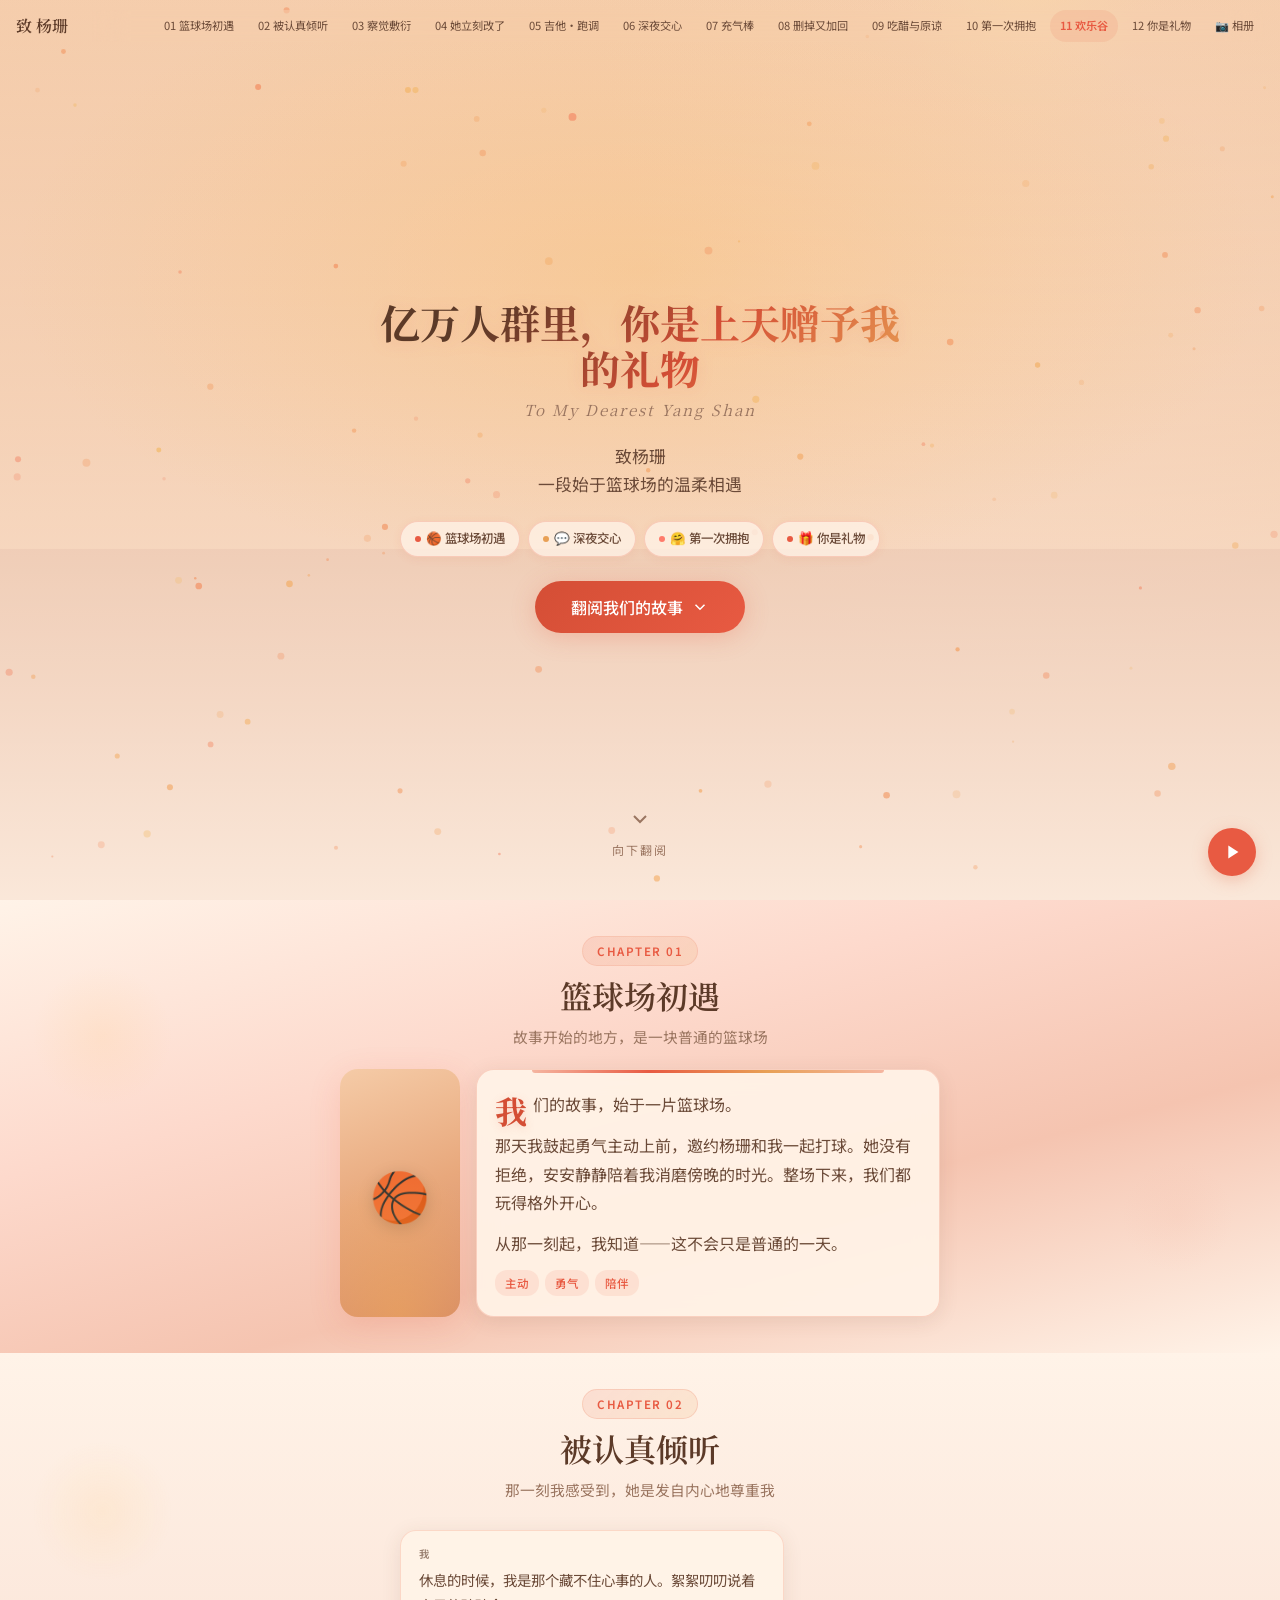
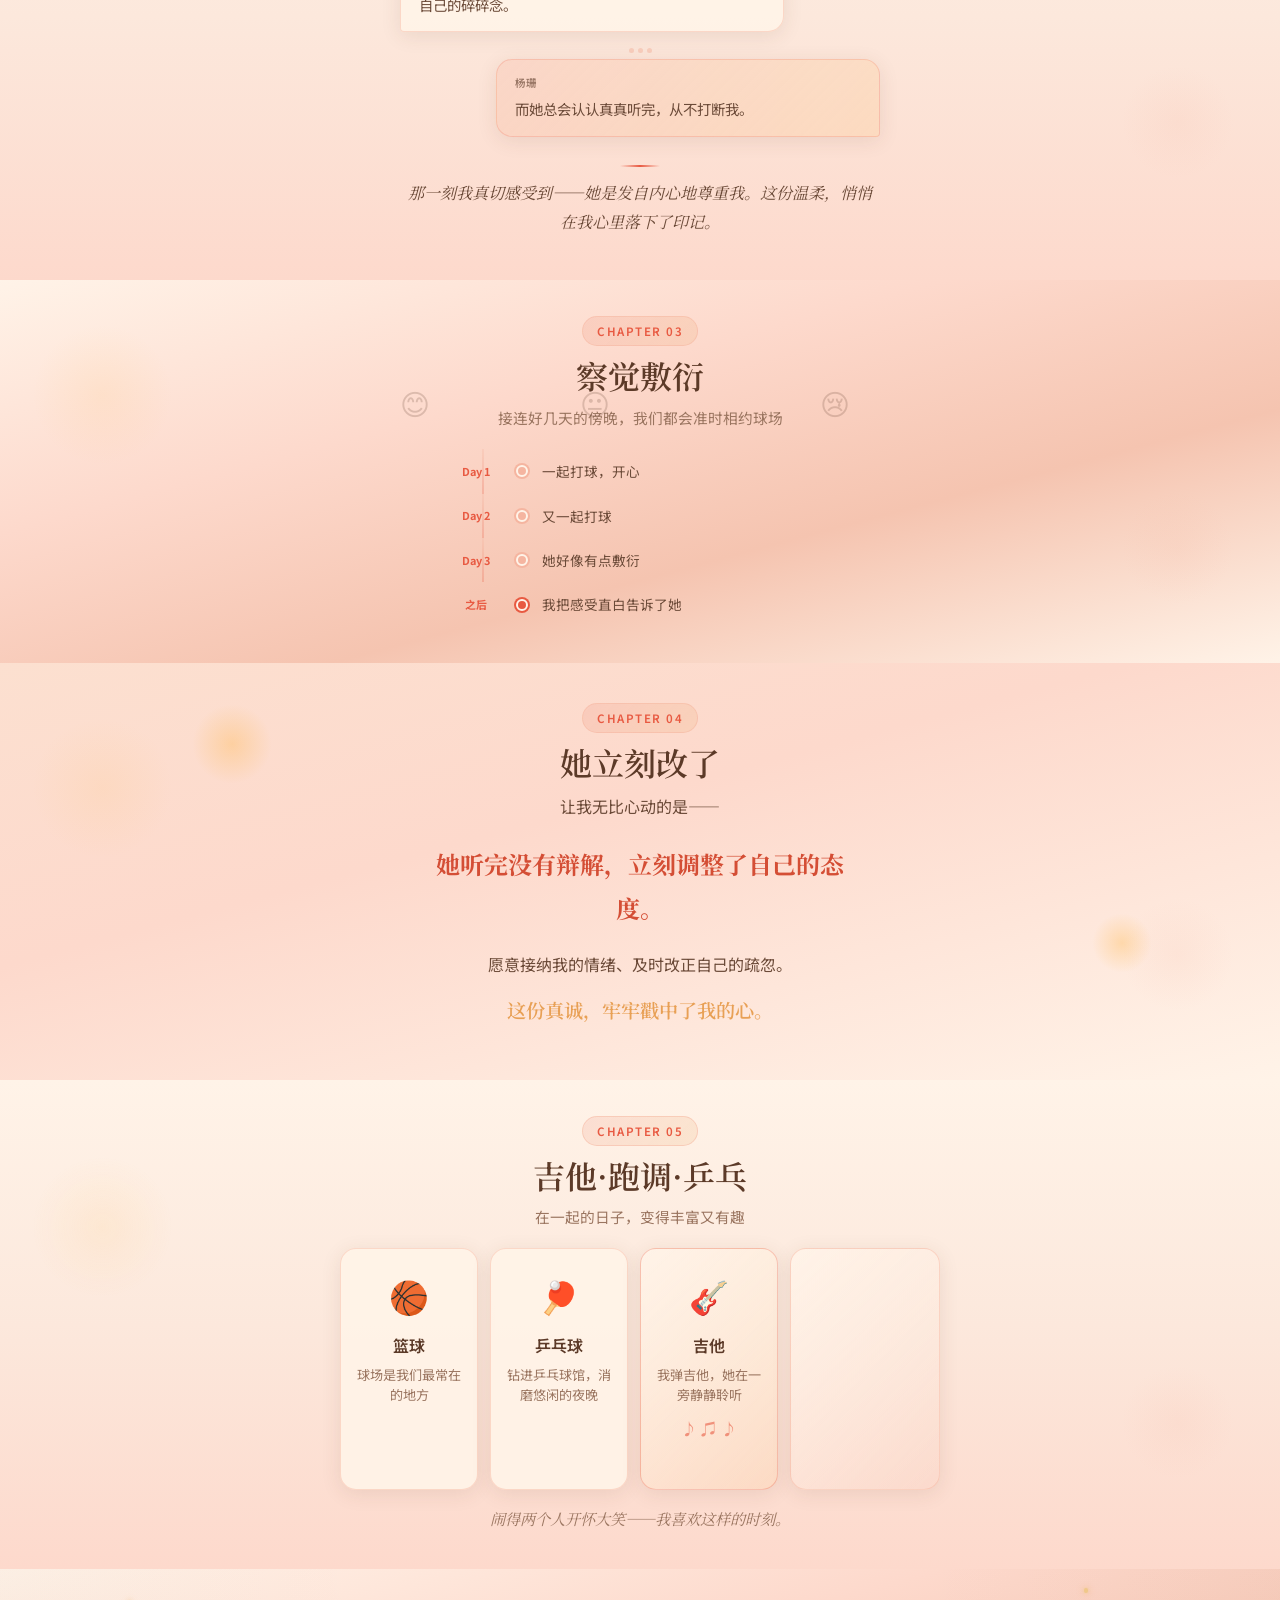
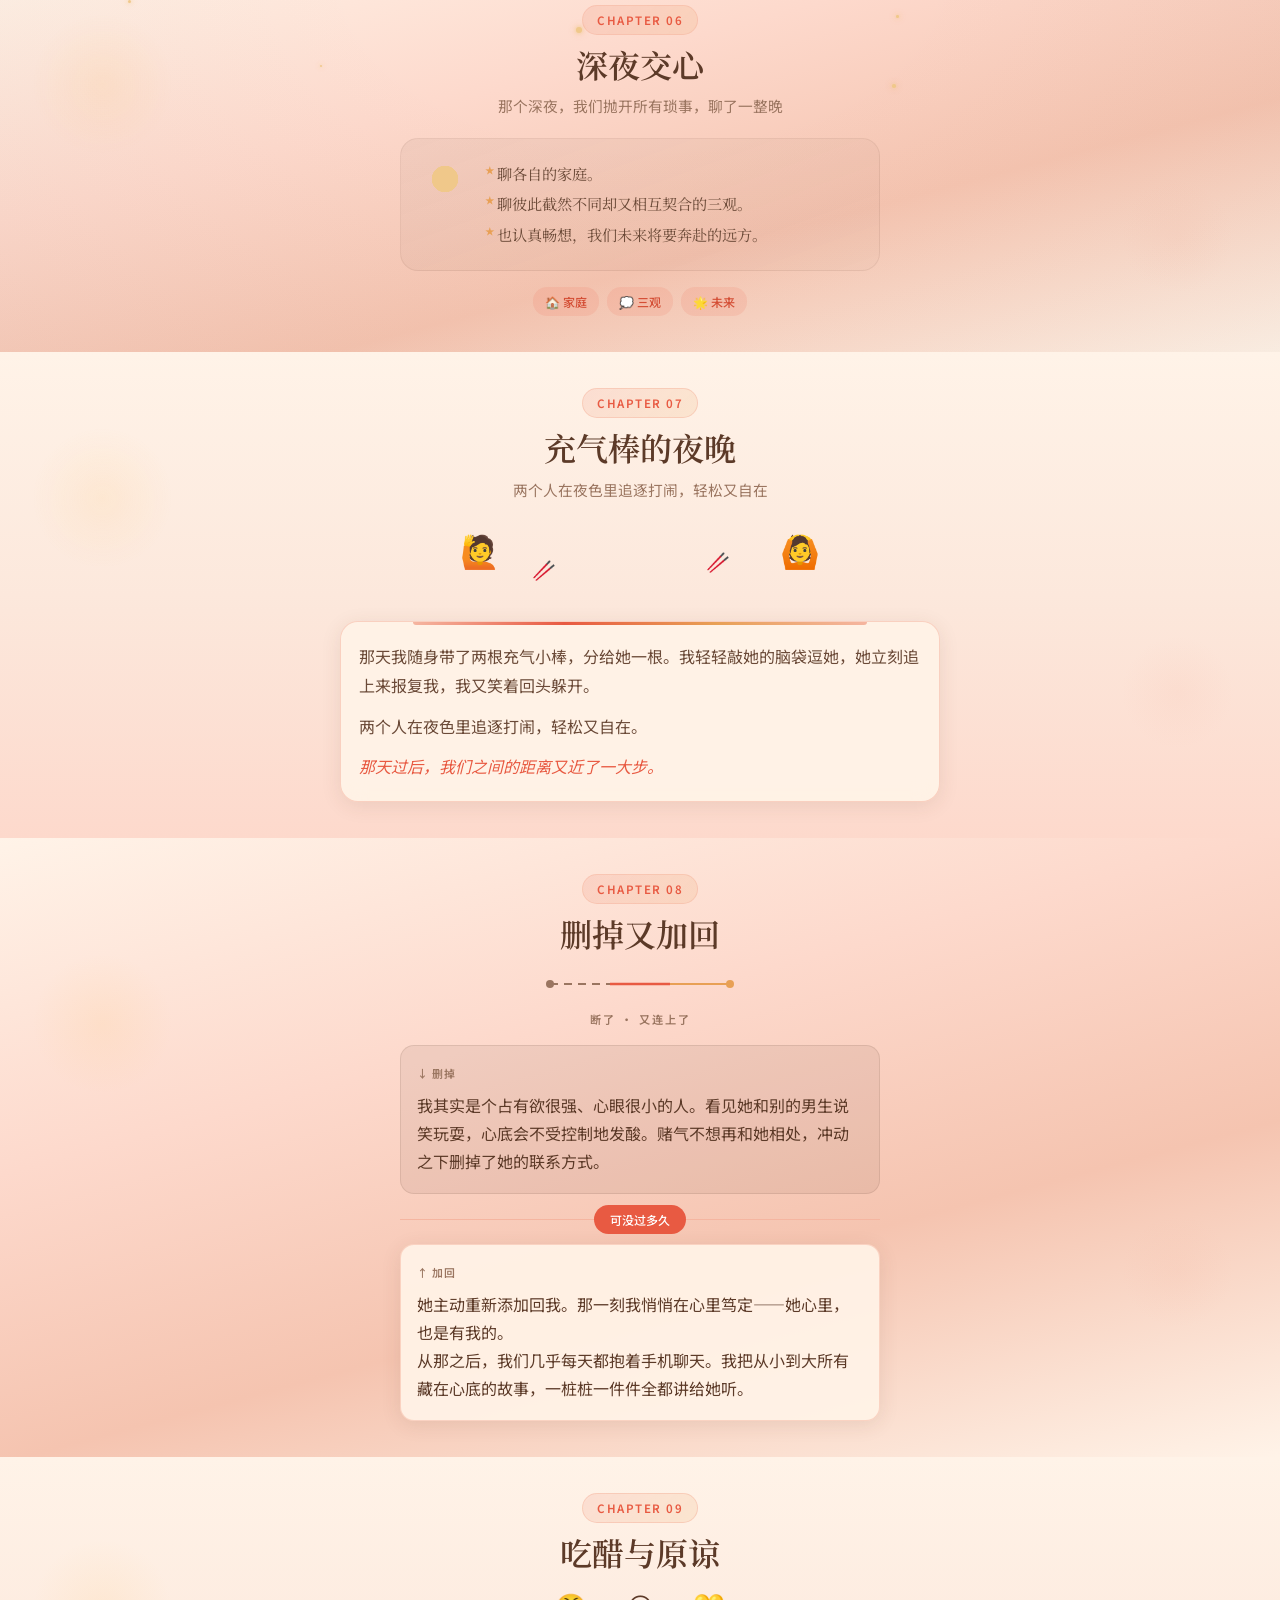
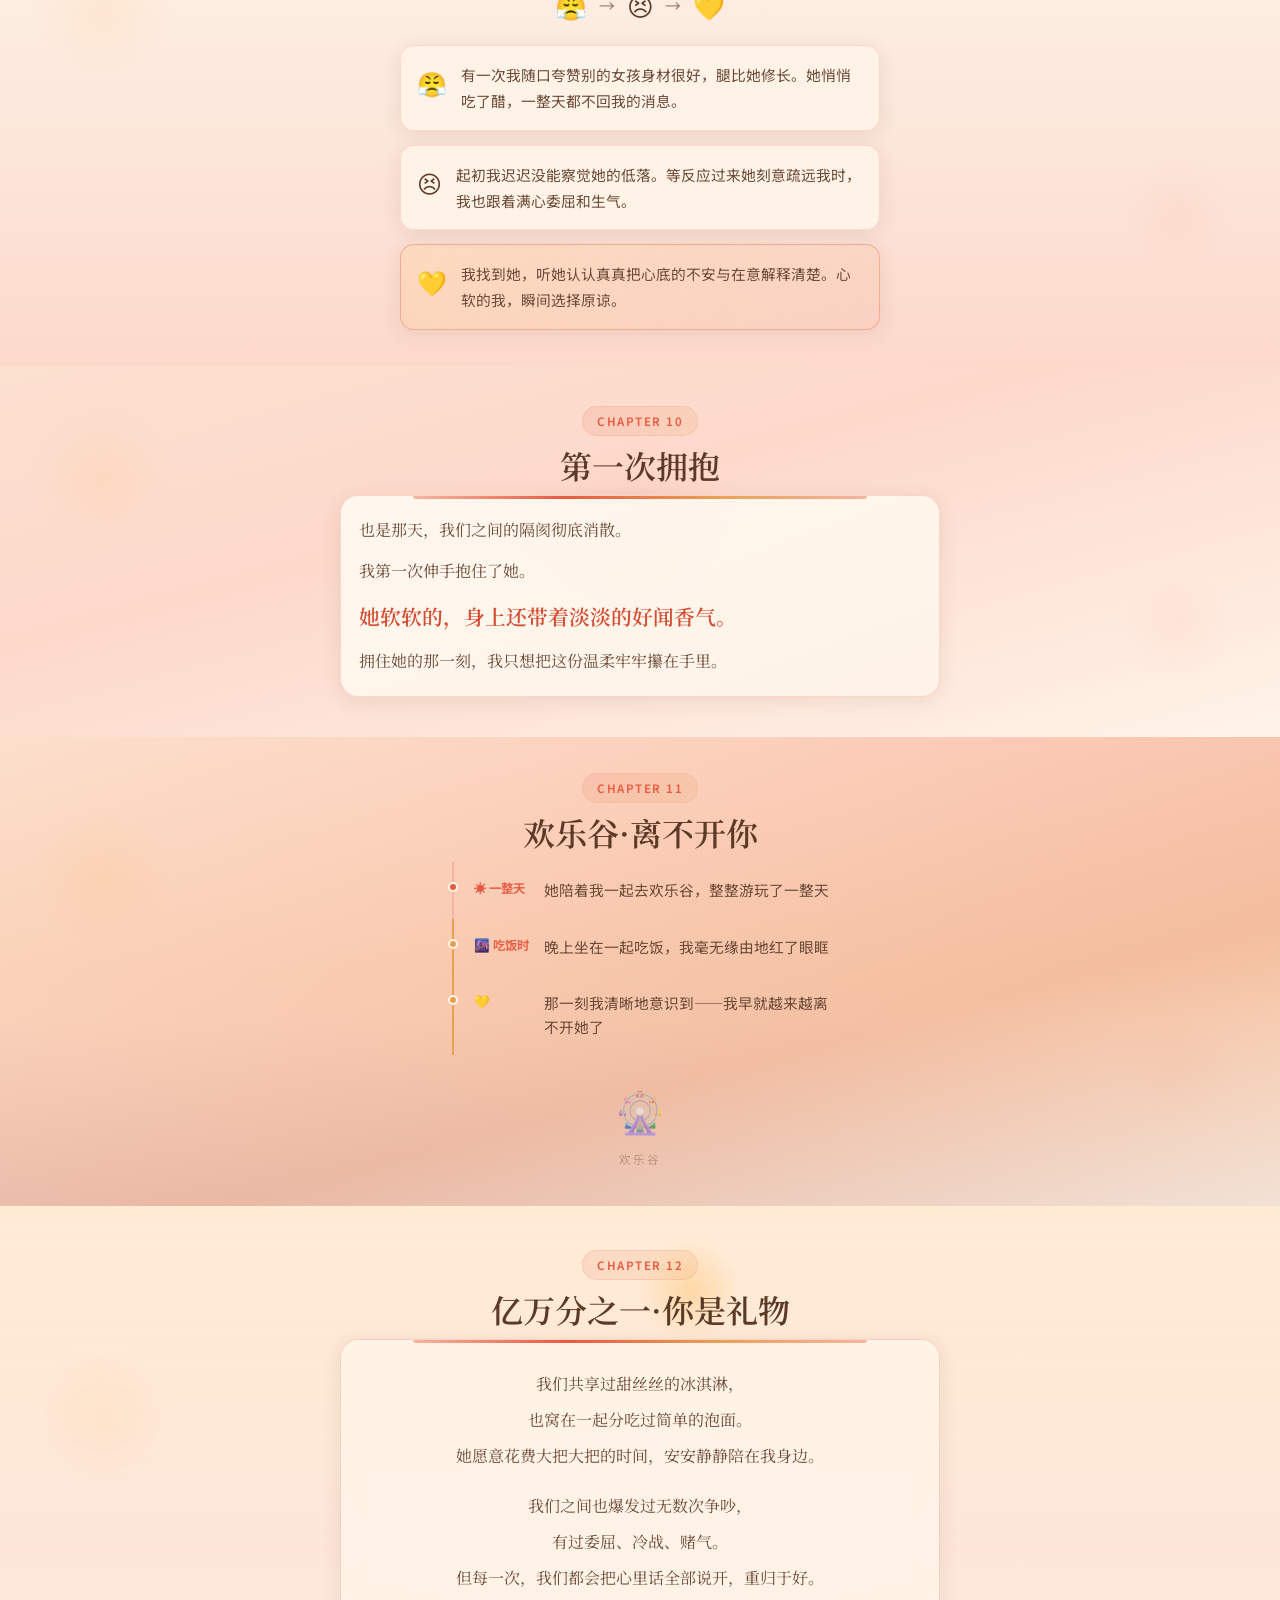
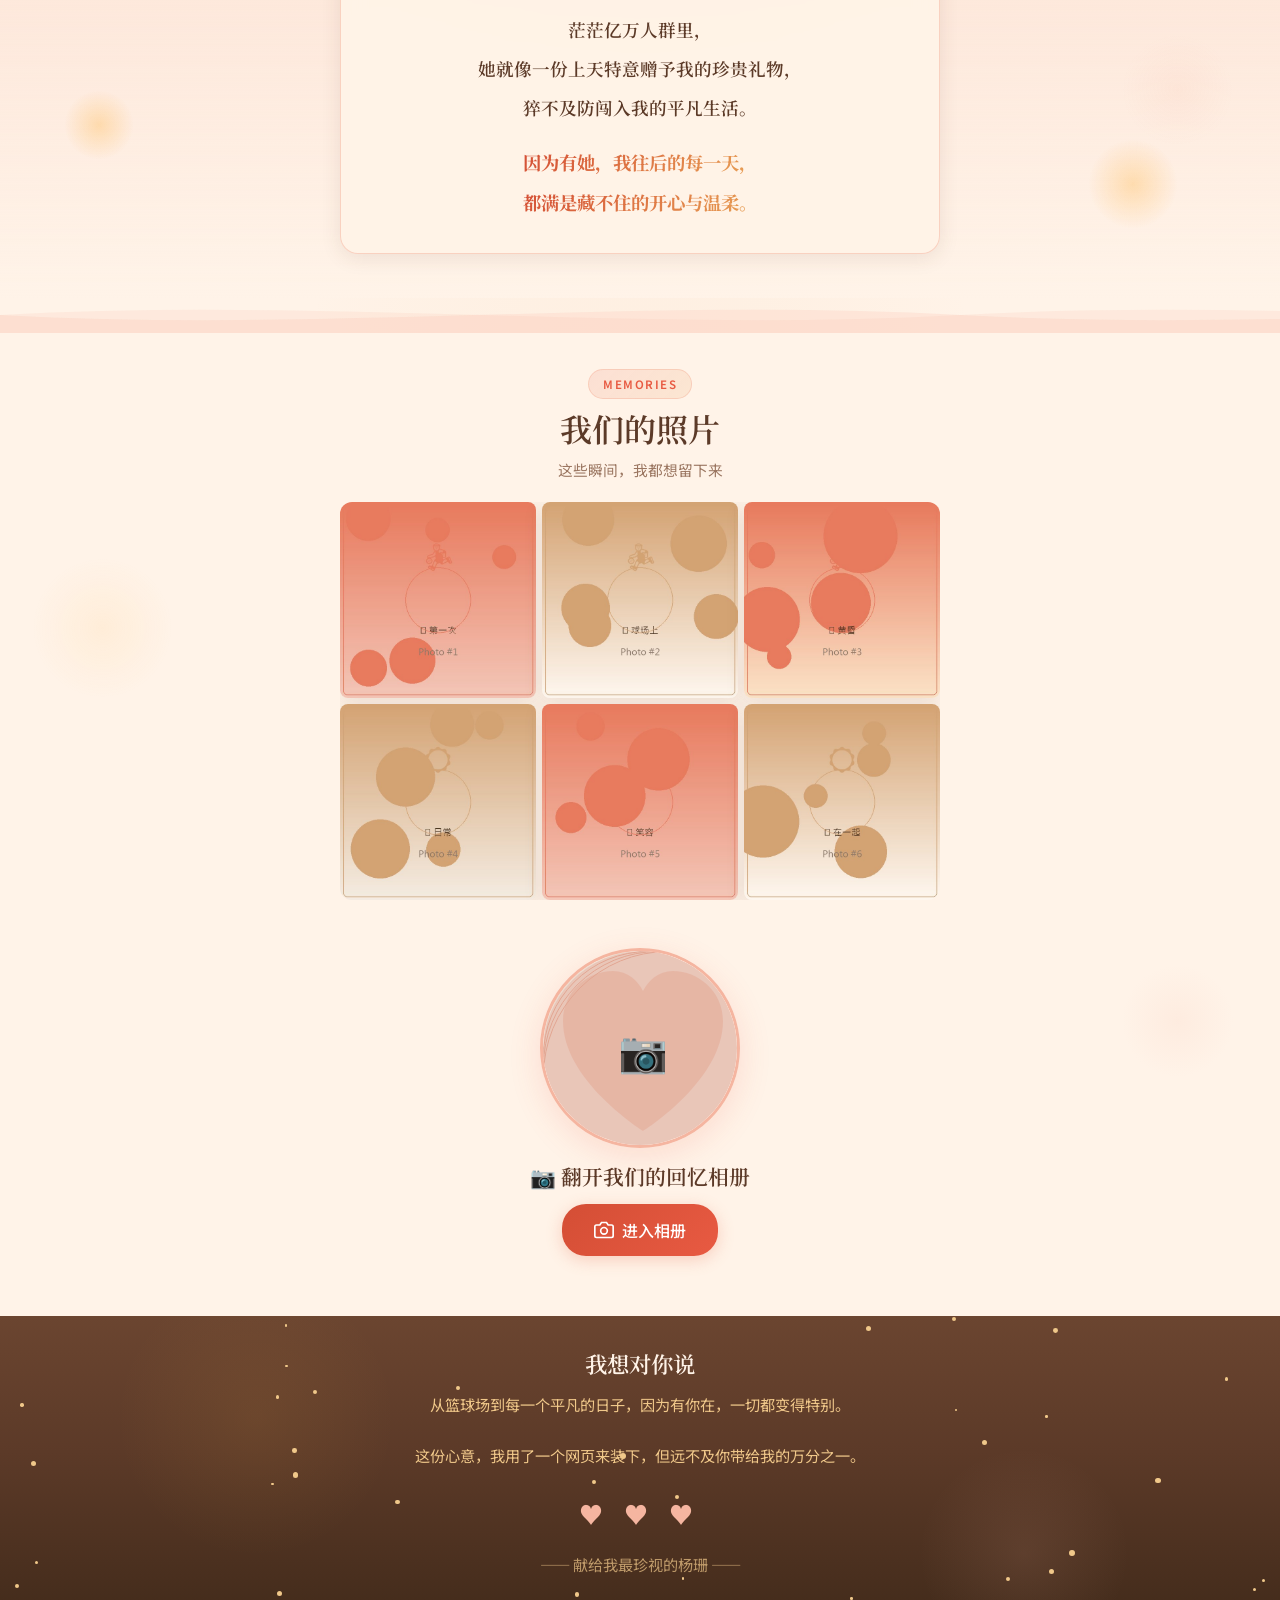
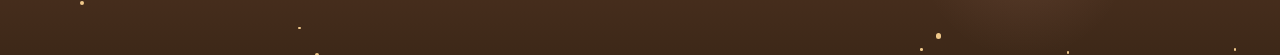
==== commit d18619d5: "🎨 重构页面：12章故事 + 新增视觉元素动画 - 重写 index.html，12章完整故事+新增元素HTML - 新增 enhanced.css：所有视觉元素动画样式 - 新增 enhanced." ====
--- a/index.html
+++ b/index.html
@@ -3,379 +3,443 @@
 <head>
   <meta charset="UTF-8">
   <meta name="viewport" content="width=device-width, initial-scale=1.0, viewport-fit=cover">
-  <meta name="theme-color" content="#FFF8F0">
+  <meta name="theme-color" content="#FFF3E8">
   <meta name="apple-mobile-web-app-capable" content="yes">
   <meta name="apple-mobile-web-app-status-bar-style" content="default">
-  <title>致 杨珊</title>
+  <title>致 杨珊 — 亿万人群里，你是上天赠予我的礼物</title>
   <link rel="preconnect" href="https://fonts.googleapis.com">
   <link rel="preconnect" href="https://fonts.gstatic.com" crossorigin>
   <link href="https://fonts.googleapis.com/css2?family=Noto+Sans+SC:wght@400;500;600&family=Noto+Serif+SC:wght@400;600;700&display=swap" rel="stylesheet" media="print" onload="this.media='all'">
   <link rel="stylesheet" href="assets/css/style.css">
-  <link rel="icon" href="data:image/svg+xml,<svg xmlns='http://www.w3.org/2000/svg' viewBox='0 0 24 24' fill='%23E87A5D'><path d='M12 21.35l-1.45-1.32C5.4 15.36 2 12.28 2 8.5 2 5.42 4.42 3 7.5 3c1.74 0 3.41.81 4.5 2.09C13.09 3.81 14.76 3 16.5 3 19.58 3 22 5.42 22 8.5c0 3.78-3.4 6.86-8.55 11.54L12 21.35z'/></svg>">
-  <style>
-    .hero-basketball-bg svg { width: 100%; height: 100%; }
-    .minimize-icon { display: none; }
-  </style>
+  <link rel="stylesheet" href="assets/css/enhanced.css">
+  <link rel="icon" href="data:image/svg+xml,<svg xmlns='http://www.w3.org/2000/svg' viewBox='0 0 24 24' fill='%23E85A42'><path d='M12 21.35l-1.45-1.32C5.4 15.36 2 12.28 2 8.5 2 5.42 4.42 3 7.5 3c1.74 0 3.41.81 4.5 2.09C13.09 3.81 14.76 3 16.5 3 19.58 3 22 5.42 22 8.5c0 3.78-3.4 6.86-8.55 11.54L12 21.35z'/></svg>">
 </head>
 <body>
-  
-  <div class="float-container">
-    <svg class="float-item" viewBox="0 0 24 24" fill="currentColor" style="left:10%;--dur:12s;--delay:0s;width:32px;color:var(--orange-warm)"><path d="M12 21.35l-1.45-1.32C5.4 15.36 2 12.28 2 8.5 2 5.42 4.42 3 7.5 3c1.74 0 3.41.81 4.5 2.09C13.09 3.81 14.76 3 16.5 3 19.58 3 22 5.42 22 8.5c0 3.78-3.4 6.86-8.55 11.54L12 21.35z"/></svg>
-    <svg class="float-item" viewBox="0 0 24 24" fill="none" stroke="currentColor" stroke-width="2" style="left:30%;--dur:15s;--delay:2s;width:25px;color:var(--gold)"><circle cx="12" cy="12" r="10"/><path d="M12 2v20M2 12h20"/></svg>
-    <svg class="float-item" viewBox="0 0 24 24" fill="currentColor" style="right:20%;--dur:10s;--delay:4s;width:28px;color:var(--pink-light)"><path d="M12 21.35l-1.45-1.32C5.4 15.36 2 12.28 2 8.5 2 5.42 4.42 3 7.5 3c1.74 0 3.41.81 4.5 2.09C13.09 3.81 14.76 3 16.5 3 19.58 3 22 5.42 22 8.5c0 3.78-3.4 6.86-8.55 11.54L12 21.35z"/></svg>
-    <svg class="float-item" viewBox="0 0 24 24" fill="none" stroke="currentColor" stroke-width="2" style="right:35%;--dur:18s;--delay:1s;width:20px;color:var(--orange-warm)"><path d="M9 18V5l12-2v13"/><circle cx="6" cy="18" r="3"/><circle cx="18" cy="16" r="3"/></svg>
-    <svg class="float-item" viewBox="0 0 24 24" fill="currentColor" style="left:5%;--dur:14s;--delay:6s;width:22px;color:var(--gold)"><path d="M12 21.35l-1.45-1.32C5.4 15.36 2 12.28 2 8.5 2 5.42 4.42 3 7.5 3c1.74 0 3.41.81 4.5 2.09C13.09 3.81 14.76 3 16.5 3 19.58 3 22 5.42 22 8.5c0 3.78-3.4 6.86-8.55 11.54L12 21.35z"/></svg>
-  </div><div class="scroll-progress" id="scroll-progress"></div>
+
+  <div class="ambient-orbs" aria-hidden="true">
+    <div class="ambient-orb"></div>
+    <div class="ambient-orb"></div>
+    <div class="ambient-orb"></div>
+  </div>
+
+  <div class="float-container" aria-hidden="true">
+    <svg class="float-item" viewBox="0 0 24 24" fill="currentColor" style="left:5%;--dur:12s;--delay:0s;width:28px;color:var(--orange-warm)"><path d="M12 21.35l-1.45-1.32C5.4 15.36 2 12.28 2 8.5 2 5.42 4.42 3 7.5 3c1.74 0 3.41.81 4.5 2.09C13.09 3.81 14.76 3 16.5 3 19.58 3 22 5.42 22 8.5c0 3.78-3.4 6.86-8.55 11.54L12 21.35z"/></svg>
+    <svg class="float-item" viewBox="0 0 24 24" fill="none" stroke="currentColor" stroke-width="2" style="left:22%;--dur:14s;--delay:2s;width:22px;color:var(--gold)"><circle cx="12" cy="12" r="10"/><path d="M12 2v20M2 12h20"/></svg>
+    <svg class="float-item" viewBox="0 0 24 24" fill="currentColor" style="right:12%;--dur:11s;--delay:3s;width:26px;color:var(--pink-light)"><path d="M12 21.35l-1.45-1.32C5.4 15.36 2 12.28 2 8.5 2 5.42 4.42 3 7.5 3c1.74 0 3.41.81 4.5 2.09C13.09 3.81 14.76 3 16.5 3 19.58 3 22 5.42 22 8.5c0 3.78-3.4 6.86-8.55 11.54L12 21.35z"/></svg>
+    <svg class="float-item float-star" viewBox="0 0 24 24" fill="currentColor" style="left:40%;--dur:15s;--delay:6s;width:16px;color:var(--amber)"><polygon points="12 2 15.09 8.26 22 9.27 17 14.14 18.18 21.02 12 17.77 5.82 21.02 7 14.14 2 9.27 8.91 8.26 12 2"/></svg>
+  </div>
+
+  <div class="scroll-progress" id="scroll-progress"></div>
   <div class="page-transition" id="page-transition"></div>
 
-  
-
-
-  <!-- ===== Hero Section ===== -->
+  <nav class="chapter-nav" id="chapter-nav">
+    <a href="#hero" class="chapter-nav-logo">致 杨珊</a>
+    <button class="chapter-nav-toggle" id="nav-toggle" aria-label="打开章节菜单" aria-expanded="false">
+      <span></span><span></span><span></span>
+    </button>
+    <div class="chapter-nav-menu" id="nav-menu">
+      <a href="#ch01" class="nav-link">01 篮球场初遇</a>
+      <a href="#ch02" class="nav-link">02 被认真倾听</a>
+      <a href="#ch03" class="nav-link">03 察觉敷衍</a>
+      <a href="#ch04" class="nav-link">04 她立刻改了</a>
+      <a href="#ch05" class="nav-link">05 吉他·跑调</a>
+      <a href="#ch06" class="nav-link">06 深夜交心</a>
+      <a href="#ch07" class="nav-link">07 充气棒</a>
+      <a href="#ch08" class="nav-link">08 删掉又加回</a>
+      <a href="#ch09" class="nav-link">09 吃醋与原谅</a>
+      <a href="#ch10" class="nav-link">10 第一次拥抱</a>
+      <a href="#ch11" class="nav-link">11 欢乐谷</a>
+      <a href="#ch12" class="nav-link">12 你是礼物</a>
+      <a href="#gallery-section" class="nav-link">📷 相册</a>
+    </div>
+  </nav>
+
   <section class="hero" id="hero">
     <div class="hero-basketball-bg" aria-hidden="true">
       <svg viewBox="0 0 414 896" preserveAspectRatio="xMidYMid slice" xmlns="http://www.w3.org/2000/svg">
         <defs>
           <linearGradient id="skyGrad" x1="0" y1="0" x2="0" y2="1">
             <stop offset="0%" stop-color="#fce4c8"/>
-            <stop offset="40%" stop-color="#f5cba7"/>
-            <stop offset="70%" stop-color="#e8a87c"/>
+            <stop offset="30%" stop-color="#f5cba7"/>
+            <stop offset="60%" stop-color="#e8a87c"/>
             <stop offset="100%" stop-color="#d4896a"/>
           </linearGradient>
-          <linearGradient id="courtGrad" x1="0" y1="0" x2="0" y2="1">
-            <stop offset="0%" stop-color="#d4896a"/>
-            <stop offset="100%" stop-color="#c47a5c"/>
-          </linearGradient>
-          <radialGradient id="sunGlow" cx="0.8" cy="0.25" r="0.3">
-            <stop offset="0%" stop-color="#ffdd99" stop-opacity="0.8"/>
-            <stop offset="50%" stop-color="#f5cba7" stop-opacity="0.3"/>
+          <radialGradient id="sunGlow" cx="0.8" cy="0.25" r="0.35">
+            <stop offset="0%" stop-color="#ffdd99" stop-opacity="0.9"/>
+            <stop offset="40%" stop-color="#f5cba7" stop-opacity="0.3"/>
             <stop offset="100%" stop-color="#f5cba7" stop-opacity="0"/>
           </radialGradient>
         </defs>
-        <!-- Sky -->
         <rect width="414" height="896" fill="url(#skyGrad)"/>
-        <!-- Sun glow -->
         <rect width="414" height="896" fill="url(#sunGlow)"/>
-        <!-- Basketball court floor -->
-        <rect y="480" width="414" height="416" fill="url(#courtGrad)" opacity="0.6"/>
-        <!-- Court lines -->
-        <line x1="0" y1="480" x2="414" y2="480" stroke="#c47a5c" stroke-width="2" opacity="0.4"/>
-        <line x1="207" y1="480" x2="207" y2="896" stroke="#c47a5c" stroke-width="1.5" opacity="0.3" stroke-dasharray="8,8"/>
-        <rect x="40" y="500" width="334" height="376" fill="none" stroke="#c47a5c" stroke-width="2" opacity="0.3" rx="8"/>
-        <circle cx="207" cy="760" r="60" fill="none" stroke="#c47a5c" stroke-width="2" opacity="0.25"/>
-        <line x1="140" y1="500" x2="140" y2="650" stroke="#c47a5c" stroke-width="1.5" opacity="0.25"/>
-        <line x1="274" y1="500" x2="274" y2="650" stroke="#c47a5c" stroke-width="1.5" opacity="0.25"/>
-        <!-- Basketball hoop silhouette -->
+        <rect y="480" width="414" height="416" fill="#c47a5c" opacity="0.4"/>
+        <circle cx="207" cy="760" r="60" fill="none" stroke="#4a3728" stroke-width="2" opacity="0.25"/>
         <g transform="translate(207, 160)" opacity="0.35">
           <rect x="-3" y="0" width="6" height="40" rx="2" fill="#4a3728"/>
           <circle cx="0" cy="60" r="28" fill="none" stroke="#4a3728" stroke-width="3"/>
           <line x1="-28" y1="60" x2="-80" y2="60" stroke="#4a3728" stroke-width="3"/>
           <line x1="28" y1="60" x2="80" y2="60" stroke="#4a3728" stroke-width="3"/>
-          <rect x="-80" y="57" width="160" height="6" rx="3" fill="rgba(74,55,40,0.3)"/>
-          <!-- Net -->
-          <path d="M-20,75 Q-15,95 0,100 Q15,95 20,75" fill="none" stroke="#4a3728" stroke-width="1" opacity="0.4"/>
-          <path d="M-12,78 Q-8,92 0,96 Q8,92 12,78" fill="none" stroke="#4a3728" stroke-width="1" opacity="0.4"/>
-          <path d="M-4,80 Q-2,90 0,92 Q2,90 4,80" fill="none" stroke="#4a3728" stroke-width="1" opacity="0.4"/>
-        </g>
-        <!-- Sunset rays -->
-        <g opacity="0.15">
-          <line x1="350" y1="100" x2="414" y2="300" stroke="#ffdd99" stroke-width="40"/>
-          <line x1="350" y1="130" x2="414" y2="400" stroke="#ffdd99" stroke-width="30"/>
-          <line x1="350" y1="160" x2="414" y2="500" stroke="#ffdd99" stroke-width="20"/>
         </g>
       </svg>
     </div>
-    
-    
-    
-    
-    
     <div class="hero-overlay"></div>
     <canvas id="particle-canvas" class="hero-bg-canvas"></canvas>
+
+    <div class="golden-particles" id="golden-particles" aria-hidden="true"></div>
+
     <div class="hero-content">
-      <h1 class="hero-title">致 杨珊</h1>
+      <h1 class="hero-title">亿万人群里，你是上天赠予我的礼物</h1>
       <p class="hero-title-en">To My Dearest Yang Shan</p>
-      <p class="hero-subtitle">从那个篮球场开始的故事，<br>我想一直讲下去</p>
-      <button class="hero-btn">
-        <span>开始翻阅</span>
-        <svg class="icon" viewBox="0 0 24 24" fill="none" stroke="currentColor" stroke-width="2">
-          <polyline points="6 9 12 15 18 9"/>
+      <p class="hero-subtitle">致杨珊<br>一段始于篮球场的温柔相遇</p>
+      <div class="hero-chips">
+        <span class="hero-chip"><span class="chip-dot"></span>🏀 篮球场初遇</span>
+        <span class="hero-chip"><span class="chip-dot"></span>💬 深夜交心</span>
+        <span class="hero-chip"><span class="chip-dot"></span>🤗 第一次拥抱</span>
+        <span class="hero-chip"><span class="chip-dot"></span>🎁 你是礼物</span>
+      </div>
+      <button class="hero-btn" id="hero-start-btn">
+        <span>翻阅我们的故事</span>
+        <svg class="icon" viewBox="0 0 24 24" fill="none" stroke="currentColor" stroke-width="2"><polyline points="6 9 12 15 18 9"/></svg>
+      </button>
+    </div>
+    <div class="scroll-indicator">
+      <svg class="icon" viewBox="0 0 24 24" fill="none" stroke="currentColor" stroke-width="2"><polyline points="6 9 12 15 18 9"/></svg>
+      <span>向下翻阅</span>
+    </div>
+  </section>
+  <!-- ===== 01 篮球场初遇 ===== -->
+  <section class="story-chapter" id="ch01" data-chapter="01">
+    <div class="section-inner">
+      <span class="section-tag reveal">CHAPTER 01</span>
+      <h2 class="chapter-heading reveal reveal-delay-1">篮球场初遇</h2>
+      <p class="chapter-lead reveal reveal-delay-2">故事开始的地方，是一块普通的篮球场</p>
+      <div class="chapter-split reveal reveal-delay-3">
+        <div class="chapter-visual chapter-visual-basketball" aria-hidden="true">
+          <div class="visual-icon">🏀</div>
+          <div class="sunset-glow"></div>
+        </div>
+        <div class="content-card">
+          <p class="drop-cap">我们的故事，始于一片篮球场。</p>
+          <p>那天我鼓起勇气主动上前，邀约杨珊和我一起打球。她没有拒绝，安安静静陪着我消磨傍晚的时光。整场下来，我们都玩得格外开心。</p>
+          <p>从那一刻起，我知道——这不会只是普通的一天。</p>
+          <div class="tag-row">
+            <span class="mini-tag">主动</span>
+            <span class="mini-tag">勇气</span>
+            <span class="mini-tag">陪伴</span>
+          </div>
+        </div>
+      </div>
+    </div>
+  </section>
+
+  <!-- ===== 02 被认真倾听 ===== -->
+  <section class="story-chapter chapter-alt" id="ch02" data-chapter="02">
+    <div class="section-inner">
+      <span class="section-tag reveal">CHAPTER 02</span>
+      <h2 class="chapter-heading reveal reveal-delay-1">被认真倾听</h2>
+      <p class="chapter-lead reveal reveal-delay-2">那一刻我感受到，她是发自内心地尊重我</p>
+      <div class="quote-chat reveal reveal-delay-3">
+        <div class="chat-bubble chat-left">
+          <span class="chat-name">我</span>
+          <p>休息的时候，我是那个藏不住心事的人。絮絮叨叨说着自己的碎碎念。</p>
+        </div>
+        <div class="chat-dots" aria-hidden="true"><span></span><span></span><span></span></div>
+        <div class="chat-bubble chat-right">
+          <span class="chat-name">杨珊</span>
+          <p>而她总会认认真真听完，从不打断我。</p>
+        </div>
+        <div class="chat-insight reveal reveal-delay-4">
+          <span class="insight-line"></span>
+          <p>那一刻我真切感受到——她是发自内心地尊重我。这份温柔，悄悄在我心里落下了印记。</p>
+        </div>
+      </div>
+    </div>
+  </section>
+
+  <!-- ===== 03 察觉敷衍 ===== -->
+  <section class="story-chapter" id="ch03" data-chapter="03">
+    <div class="section-inner">
+      <span class="section-tag reveal">CHAPTER 03</span>
+      <h2 class="chapter-heading reveal reveal-delay-1">察觉敷衍</h2>
+      <p class="chapter-lead reveal reveal-delay-2">接连好几天的傍晚，我们都会准时相约球场</p>
+      <div class="day-trail reveal reveal-delay-3">
+        <div class="trail-step" style="--s:1"><span class="trail-time">Day 1</span><span class="trail-dot"></span><span class="trail-desc">一起打球，开心</span></div>
+        <div class="trail-step" style="--s:2"><span class="trail-time">Day 2</span><span class="trail-dot"></span><span class="trail-desc">又一起打球</span></div>
+        <div class="trail-step" style="--s:3"><span class="trail-time">Day 3</span><span class="trail-dot"></span><span class="trail-desc">她好像有点敷衍</span></div>
+        <div class="trail-step trail-step-em" style="--s:4"><span class="trail-time">之后</span><span class="trail-dot"></span><span class="trail-desc">我把感受直白告诉了她</span></div>
+      </div>
+      <div class="mood-overlay" aria-hidden="true">
+        <span class="mood-word" style="left:10%;--dur:6s">😊</span>
+        <span class="mood-word" style="left:40%;--dur:8s;--delay:2s">😐</span>
+        <span class="mood-word" style="right:15%;--dur:7s;--delay:4s">😢</span>
+      </div>
+    </div>
+  </section>
+
+  <!-- ===== 04 她立刻改了 ===== -->
+  <section class="story-chapter chapter-spotlight" id="ch04" data-chapter="04">
+    <div class="bokeh-dots" aria-hidden="true">
+      <div class="bokeh-dot" style="width:80px;height:80px;top:10%;left:15%;--bokeh-dur:5s"></div>
+      <div class="bokeh-dot" style="width:60px;height:60px;top:60%;right:10%;--bokeh-dur:4s;--bokeh-delay:1s"></div>
+    </div>
+    <div class="section-inner">
+      <span class="section-tag reveal">CHAPTER 04</span>
+      <h2 class="chapter-heading reveal reveal-delay-1">她立刻改了</h2>
+      <div class="spotlight-text reveal reveal-delay-2">
+        <p>让我无比心动的是——</p>
+        <p class="spotlight-emphasis">她听完没有辩解，立刻调整了自己的态度。</p>
+        <p>愿意接纳我的情绪、及时改正自己的疏忽。</p>
+        <p class="spotlight-gold">这份真诚，牢牢戳中了我的心。</p>
+      </div>
+      <div class="heartbeat-ring" aria-hidden="true"><span></span><span></span><span></span></div>
+    </div>
+  </section>
+
+  <!-- ===== 05 吉他·跑调与乒乓 ===== -->
+  <section class="story-chapter chapter-alt" id="ch05" data-chapter="05">
+    <div class="section-inner">
+      <span class="section-tag reveal">CHAPTER 05</span>
+      <h2 class="chapter-heading reveal reveal-delay-1">吉他 · 跑调 · 乒乓</h2>
+      <p class="chapter-lead reveal reveal-delay-2">在一起的日子，变得丰富又有趣</p>
+      <div class="activity-grid">
+        <div class="activity-card reveal reveal-delay-2"><div class="activity-icon">🏀</div><h3>篮球</h3><p>球场是我们最常在的地方</p></div>
+        <div class="activity-card reveal reveal-delay-2"><div class="activity-icon">🏓</div><h3>乒乓球</h3><p>钻进乒乓球馆，消磨悠闲的夜晚</p></div>
+        <div class="activity-card activity-card-music reveal reveal-delay-3" id="guitar-card">
+          <div class="activity-icon">🎸</div><h3>吉他</h3>
+          <p>我弹吉他，她在一旁静静聆听</p>
+          <div class="music-notes" aria-hidden="true"><span class="note-note" style="--n:1">♪</span><span class="note-note" style="--n:2">♫</span><span class="note-note" style="--n:3">♪</span></div>
+        </div>
+        <div class="activity-card activity-card-offkey reveal reveal-delay-3" id="offkey-card">
+          <div class="activity-icon">🎤</div><h3>唱歌 <span class="offkey-badge">总是跑调</span></h3>
+          <p>她天生抓不住曲调，轻轻松松就把我的旋律带偏</p>
+          <div class="offkey-visual" aria-hidden="true"><svg viewBox="0 0 120 30" width="120" height="30"><path class="offkey-path melody" d="M10,15 Q30,5 50,15 T90,15 T110,15" fill="none" stroke="var(--orange-warm)" stroke-width="1.5" opacity="0.4"/><path class="offkey-path her" d="M10,20 Q25,3 45,18 T75,8 T110,20" fill="none" stroke="var(--pink-light)" stroke-width="2" stroke-dasharray="3,3"/></svg></div>
+        </div>
+      </div>
+      <p class="chapter-footnote reveal reveal-delay-4">闹得两个人开怀大笑——我喜欢这样的时刻。</p>
+    </div>
+  </section>
+
+  <!-- ===== 06 深夜交心 ===== -->
+  <section class="story-chapter" id="ch06" data-chapter="06">
+    <div class="starscape" aria-hidden="true">
+      <div class="star" style="top:8%;left:10%;--s:1"></div>
+      <div class="star" style="top:15%;left:45%;--s:2"></div>
+      <div class="star" style="top:5%;right:15%;--s:1.5"></div>
+      <div class="star" style="top:25%;left:25%;--s:0.8"></div>
+      <div class="star" style="top:30%;right:30%;--s:1.2"></div>
+      <div class="star" style="top:12%;left:70%;--s:0.9"></div>
+    </div>
+    <div class="section-inner">
+      <span class="section-tag reveal">CHAPTER 06</span>
+      <h2 class="chapter-heading reveal reveal-delay-1">深夜交心</h2>
+      <p class="chapter-lead reveal reveal-delay-2">那个深夜，我们抛开所有琐事，聊了一整晚</p>
+      <div class="night-talk reveal reveal-delay-3">
+        <div class="talk-scene">
+          <div class="talk-moon" aria-hidden="true"><span class="moon-crescent"></span></div>
+          <div class="talk-content">
+            <p>聊各自的家庭。</p>
+            <p>聊彼此截然不同却又相互契合的三观。</p>
+            <p>也认真畅想，我们未来将要奔赴的远方。</p>
+          </div>
+        </div>
+        <div class="pill-row" style="justify-content:center;margin-top:16px;">
+          <span class="topic-pill">🏠 家庭</span>
+          <span class="topic-pill">💭 三观</span>
+          <span class="topic-pill">🌟 未来</span>
+        </div>
+      </div>
+    </div>
+  </section>
+  <!-- ===== 07 充气棒的夜晚 ===== -->
+  <section class="story-chapter chapter-alt" id="ch07" data-chapter="07">
+    <div class="section-inner">
+      <span class="section-tag reveal">CHAPTER 07</span>
+      <h2 class="chapter-heading reveal reveal-delay-1">充气棒的夜晚</h2>
+      <p class="chapter-lead reveal reveal-delay-2">两个人在夜色里追逐打闹，轻松又自在</p>
+      <div class="chase-scene" aria-hidden="true">
+        <div class="chase-runner runner-me">🙋</div>
+        <div class="chase-runner runner-her">🙆</div>
+        <div class="chase-stick stick-a">🥢</div>
+        <div class="chase-stick stick-b">🥢</div>
+      </div>
+      <div class="content-card reveal reveal-delay-3">
+        <p>那天我随身带了两根充气小棒，分给她一根。我轻轻敲她的脑袋逗她，她立刻追上来报复我，我又笑着回头躲开。</p>
+        <p>两个人在夜色里追逐打闹，轻松又自在。</p>
+        <p class="panel-note">那天过后，我们之间的距离又近了一大步。</p>
+      </div>
+    </div>
+  </section>
+
+  <!-- ===== 08 删掉又加回 ===== -->
+  <section class="story-chapter" id="ch08" data-chapter="08">
+    <div class="section-inner">
+      <span class="section-tag reveal">CHAPTER 08</span>
+      <h2 class="chapter-heading reveal reveal-delay-1">删掉又加回</h2>
+      <div class="reconnect-visual" aria-hidden="true">
+        <svg viewBox="0 0 200 40" width="200" height="40">
+          <path class="reconnect-line broken" d="M10,20 L70,20" stroke="var(--brown-light)" stroke-width="2" stroke-dasharray="8,4"/>
+          <path class="reconnect-line mended" d="M70,20 L130,20" stroke="var(--orange-warm)" stroke-width="2.5" stroke-dasharray="60" stroke-dashoffset="60"/>
+          <path class="reconnect-line fixed" d="M130,20 L190,20" stroke="var(--gold)" stroke-width="2"/>
+          <circle cx="10" cy="20" r="4" fill="var(--brown-light)"/>
+          <circle cx="190" cy="20" r="4" fill="var(--gold)"/>
         </svg>
-      </button>
-    </div>
-    <div class="scroll-indicator">
-      <svg class="icon" viewBox="0 0 24 24" fill="none" stroke="currentColor" stroke-width="2">
-        <polyline points="6 9 12 15 18 9"/>
-      </svg>
-      <span>向下翻阅</span>
-    </div>
-  </section>
-
-  <!-- ===== 相识 Section ===== -->
-  <section class="content-section sec-meet" id="story-section">
-    <div class="bg-texture">
-      <svg viewBox="0 0 200 200" fill="none" stroke="currentColor" stroke-width="1" xmlns="http://www.w3.org/2000/svg"><g transform="translate(0,0) scale(0.35)" opacity="0.6"><circle cx="12" cy="12" r="10"/><path d="M12 2v20M2 12h20"/></g>
-          <g transform="translate(50,0) scale(0.35)" opacity="0.6"><circle cx="12" cy="12" r="10"/><path d="M12 2v20M2 12h20"/></g>
-          <g transform="translate(100,0) scale(0.35)" opacity="0.6"><circle cx="12" cy="12" r="10"/><path d="M12 2v20M2 12h20"/></g>
-          <g transform="translate(150,0) scale(0.35)" opacity="0.6"><circle cx="12" cy="12" r="10"/><path d="M12 2v20M2 12h20"/></g>
-          <g transform="translate(0,50) scale(0.35)" opacity="0.6"><circle cx="12" cy="12" r="10"/><path d="M12 2v20M2 12h20"/></g>
-          <g transform="translate(50,50) scale(0.35)" opacity="0.6"><circle cx="12" cy="12" r="10"/><path d="M12 2v20M2 12h20"/></g>
-          <g transform="translate(100,50) scale(0.35)" opacity="0.6"><circle cx="12" cy="12" r="10"/><path d="M12 2v20M2 12h20"/></g>
-          <g transform="translate(150,50) scale(0.35)" opacity="0.6"><circle cx="12" cy="12" r="10"/><path d="M12 2v20M2 12h20"/></g>
-          <g transform="translate(0,100) scale(0.35)" opacity="0.6"><circle cx="12" cy="12" r="10"/><path d="M12 2v20M2 12h20"/></g>
-          <g transform="translate(50,100) scale(0.35)" opacity="0.6"><circle cx="12" cy="12" r="10"/><path d="M12 2v20M2 12h20"/></g>
-          <g transform="translate(100,100) scale(0.35)" opacity="0.6"><circle cx="12" cy="12" r="10"/><path d="M12 2v20M2 12h20"/></g>
-          <g transform="translate(150,100) scale(0.35)" opacity="0.6"><circle cx="12" cy="12" r="10"/><path d="M12 2v20M2 12h20"/></g>
-          <g transform="translate(0,150) scale(0.35)" opacity="0.6"><circle cx="12" cy="12" r="10"/><path d="M12 2v20M2 12h20"/></g>
-          <g transform="translate(50,150) scale(0.35)" opacity="0.6"><circle cx="12" cy="12" r="10"/><path d="M12 2v20M2 12h20"/></g>
-          <g transform="translate(100,150) scale(0.35)" opacity="0.6"><circle cx="12" cy="12" r="10"/><path d="M12 2v20M2 12h20"/></g>
-          <g transform="translate(150,150) scale(0.35)" opacity="0.6"><circle cx="12" cy="12" r="10"/><path d="M12 2v20M2 12h20"/></g>
-        </svg>
-    </div>
-    <div class="story-timeline"></div>
-    <div class="section-inner">
-      <div class="section-divider reveal">
-        <svg class="icon" viewBox="0 0 24 24" fill="none" stroke="currentColor" stroke-width="2">
-          <circle cx="12" cy="12" r="10"/>
-          <path d="M12 2v20M2 12h20"/>
-        </svg>
-      </div>
-      <h2 class="section-title decorated-title reveal reveal-delay-1">相识</h2>
-      <p class="section-subtitle reveal reveal-delay-2">那个夏天的篮球场，故事开始的地方</p>
-      <div class="content-card reveal reveal-delay-3">
-        <p class="drop-cap">还记得那天下午，篮球场上的阳光透过树叶洒下斑驳的光影。</p>
-        <p>你站在两分线内，手腕一抖，球划出一道漂亮的弧线——空心入网。那个瞬间，球进了，我的心也漏跳了一拍。</p>
-        <p>我假装只是路过，却忍不住多看了你几眼。后来我总在想，也许那天不是我在看篮球，而是命运借着篮球让我看到了你。</p>
-        <div class="highlight-quote">有些相遇，从一开始就写好了故事</div><div class="card-strip"></div>
-        
+        <span class="reconnect-label">断了 · 又连上了</span>
+      </div>
+      <div class="contrast-panels reveal reveal-delay-2">
+        <div class="contrast-panel contrast-dark">
+          <span class="contrast-label">↓ 删掉</span>
+          <p>我其实是个占有欲很强、心眼很小的人。看见她和别的男生说笑玩耍，心底会不受控制地发酸。赌气不想再和她相处，冲动之下删掉了她的联系方式。</p>
+        </div>
+        <div class="contrast-divider"><span>可没过多久</span></div>
+        <div class="contrast-panel contrast-light">
+          <span class="contrast-label">↑ 加回</span>
+          <p>她主动重新添加回我。那一刻我悄悄在心里笃定——她心里，也是有我的。</p>
+          <p>从那之后，我们几乎每天都抱着手机聊天。我把从小到大所有藏在心底的故事，一桩桩一件件全都讲给她听。</p>
+        </div>
+      </div>
+    </div>
+  </section>
+
+  <!-- ===== 09 吃醋与原谅 ===== -->
+  <section class="story-chapter chapter-alt" id="ch09" data-chapter="09">
+    <div class="section-inner">
+      <span class="section-tag reveal">CHAPTER 09</span>
+      <h2 class="chapter-heading reveal reveal-delay-1">吃醋与原谅</h2>
+      <div class="mood-transition reveal reveal-delay-2" aria-hidden="true">
+        <span class="mood-icon mood-start">😤</span>
+        <span class="mood-arrow">→</span>
+        <span class="mood-icon mood-mid">😣</span>
+        <span class="mood-arrow">→</span>
+        <span class="mood-icon mood-end">💛</span>
+      </div>
+      <div class="story-steps">
+        <div class="story-step reveal reveal-delay-2">
+          <span class="step-icon">😤</span>
+          <p>有一次我随口夸赞别的女孩身材很好，腿比她修长。她悄悄吃了醋，一整天都不回我的消息。</p>
+        </div>
+        <div class="story-step reveal reveal-delay-3">
+          <span class="step-icon">😣</span>
+          <p>起初我迟迟没能察觉她的低落。等反应过来她刻意疏远我时，我也跟着满心委屈和生气。</p>
+        </div>
+        <div class="story-step story-step-highlight reveal reveal-delay-4">
+          <span class="step-icon">💛</span>
+          <p>我找到她，听她认认真真把心底的不安与在意解释清楚。心软的我，瞬间选择原谅。</p>
+        </div>
+      </div>
+    </div>
+  </section>
+
+  <!-- ===== 10 第一次拥抱 ===== -->
+  <section class="story-chapter chapter-spotlight chapter-hug" id="ch10" data-chapter="10">
+    <div class="hug-glow" aria-hidden="true">
+      <div class="hug-ring" style="--r:1"></div>
+      <div class="hug-ring" style="--r:2"></div>
+      <div class="hug-ring" style="--r:3"></div>
+      <div class="hug-ring" style="--r:4"></div>
+    </div>
+    <div class="section-inner">
+      <span class="section-tag reveal">CHAPTER 10</span>
+      <h2 class="chapter-heading reveal reveal-delay-1">第一次拥抱</h2>
+      <div class="hug-letter content-card reveal reveal-delay-2">
+        <p class="heart-line">也是那天，我们之间的隔阂彻底消散。</p>
+        <p class="heart-line">我第一次伸手抱住了她。</p>
+        <p class="heart-line" style="font-size:1.3rem;font-weight:600;color:var(--coral-deep);">她软软的，身上还带着淡淡的好闻香气。</p>
+        <p class="heart-line">拥住她的那一刻，我只想把这份温柔牢牢攥在手里。</p>
+      </div>
+    </div>
+  </section>
+
+  <!-- ===== 11 欢乐谷·离不开你 ===== -->
+  <section class="story-chapter" id="ch11" data-chapter="11">
+    <div class="daycycle-bg" aria-hidden="true">
+      <div class="daycycle-layer day-sky"></div>
+      <div class="daycycle-layer dusk-sky"></div>
+      <div class="daycycle-layer night-sky"></div>
+    </div>
+    <div class="section-inner">
+      <span class="section-tag reveal">CHAPTER 11</span>
+      <h2 class="chapter-heading reveal reveal-delay-1">欢乐谷 · 离不开你</h2>
+      <div class="timeline-day reveal reveal-delay-2">
+        <div class="timeline-day-item"><span>☀️ 一整天</span><p>她陪着我一起去欢乐谷，整整游玩了一整天</p></div>
+        <div class="timeline-day-item timeline-day-item-em"><span>🌆 吃饭时</span><p>晚上坐在一起吃饭，我毫无缘由地红了眼眶</p></div>
+        <div class="timeline-day-item timeline-day-item-em"><span>💛</span><p>那一刻我清晰地意识到——我早就越来越离不开她了</p></div>
+      </div>
+      <div class="ferris-wheel-icon" aria-hidden="true"><span class="ferris-wheel">🎡</span><span class="ferris-label">欢乐谷</span></div>
+    </div>
+  </section>
+
+  <!-- ===== 12 亿万分之一·你是礼物 ===== -->
+  <section class="story-chapter chapter-gift" id="ch12" data-chapter="12">
+    <div class="golden-fireworks" id="golden-fireworks" aria-hidden="true"></div>
+    <div class="bokeh-dots" aria-hidden="true">
+      <div class="bokeh-dot" style="width:100px;height:100px;top:5%;left:50%;--bokeh-dur:6s"></div>
+      <div class="bokeh-dot" style="width:70px;height:70px;bottom:20%;left:5%;--bokeh-dur:5s;--bokeh-delay:2s"></div>
+      <div class="bokeh-dot" style="width:90px;height:90px;bottom:10%;right:8%;--bokeh-dur:7s;--bokeh-delay:1s"></div>
+    </div>
+    <div class="section-inner">
+      <span class="section-tag reveal">CHAPTER 12</span>
+      <h2 class="chapter-heading reveal reveal-delay-1">亿万分之一 · 你是礼物</h2>
+      <div class="love-letter content-card reveal reveal-delay-2">
+        <div class="letter-line"><span>我们共享过甜丝丝的冰淇淋，</span></div>
+        <div class="letter-line"><span>也窝在一起分吃过简单的泡面。</span></div>
+        <div class="letter-line"><span>她愿意花费大把大把的时间，安安静静陪在我身边。</span></div>
+        <div class="letter-gap"></div>
+        <div class="letter-line"><span>我们之间也爆发过无数次争吵，</span></div>
+        <div class="letter-line"><span>有过委屈、冷战、赌气。</span></div>
+        <div class="letter-line"><span>但每一次，我们都会把心里话全部说开，重归于好。</span></div>
+        <div class="letter-gap"></div>
+        <div class="letter-line letter-em"><span>茫茫亿万人群里，</span></div>
+        <div class="letter-line letter-em"><span>她就像一份上天特意赠予我的珍贵礼物，</span></div>
+        <div class="letter-line letter-em"><span>猝不及防闯入我的平凡生活。</span></div>
+        <div class="letter-gap"></div>
+        <div class="letter-line letter-final"><span class="gradient-flow">因为有她，我往后的每一天，</span></div>
+        <div class="letter-line letter-final"><span class="gradient-flow">都满是藏不住的开心与温柔。</span></div>
       </div>
     </div>
   </section>
 
   <div class="section-wave-divider" aria-hidden="true">
-    <svg class="wave1" viewBox="0 0 2880 120" preserveAspectRatio="none">
-      <path d="M0,60 C360,120 720,0 1080,60 C1440,120 1800,0 2160,60 C2520,120 2880,0 2880,60 L2880,120 L0,120 Z" fill="var(--pink-mist)" opacity="0.5"/>
-    </svg>
-    <svg class="wave2" viewBox="0 0 2880 120" preserveAspectRatio="none">
-      <path d="M0,60 C360,0 720,120 1080,60 C1440,0 1800,120 2160,60 C2520,0 2880,120 2880,60 L2880,120 L0,120 Z" fill="var(--pink-light)" opacity="0.3"/>
-    </svg>
+    <svg class="wave1" viewBox="0 0 2880 120" preserveAspectRatio="none"><path d="M0,60 C360,120 720,0 1080,60 C1440,120 1800,0 2160,60 C2520,120 2880,0 2880,60 L2880,120 L0,120 Z" fill="var(--pink-mist)" opacity="0.5"/></svg>
+    <svg class="wave2" viewBox="0 0 2880 120" preserveAspectRatio="none"><path d="M0,60 C360,0 720,120 1080,60 C1440,0 1800,120 2160,60 C2520,0 2880,120 2880,60 L2880,120 L0,120 Z" fill="var(--pink-light)" opacity="0.3"/></svg>
   </div>
 
-<!-- ===== 相伴 Section ===== -->
-  <section class="content-section sec-together">
-    <div class="bg-texture">
-      <svg viewBox="0 0 200 200" fill="none" stroke="currentColor" stroke-width="1" xmlns="http://www.w3.org/2000/svg"><g transform="translate(0,0) scale(0.35)" opacity="0.6"><path d="M9 18V5l12-2v13"/><circle cx="6" cy="18" r="3"/><circle cx="18" cy="16" r="3"/></g>
-          <g transform="translate(50,0) scale(0.35)" opacity="0.6"><path d="M9 18V5l12-2v13"/><circle cx="6" cy="18" r="3"/><circle cx="18" cy="16" r="3"/></g>
-          <g transform="translate(100,0) scale(0.35)" opacity="0.6"><path d="M9 18V5l12-2v13"/><circle cx="6" cy="18" r="3"/><circle cx="18" cy="16" r="3"/></g>
-          <g transform="translate(150,0) scale(0.35)" opacity="0.6"><path d="M9 18V5l12-2v13"/><circle cx="6" cy="18" r="3"/><circle cx="18" cy="16" r="3"/></g>
-          <g transform="translate(0,50) scale(0.35)" opacity="0.6"><path d="M9 18V5l12-2v13"/><circle cx="6" cy="18" r="3"/><circle cx="18" cy="16" r="3"/></g>
-          <g transform="translate(50,50) scale(0.35)" opacity="0.6"><path d="M9 18V5l12-2v13"/><circle cx="6" cy="18" r="3"/><circle cx="18" cy="16" r="3"/></g>
-          <g transform="translate(100,50) scale(0.35)" opacity="0.6"><path d="M9 18V5l12-2v13"/><circle cx="6" cy="18" r="3"/><circle cx="18" cy="16" r="3"/></g>
-          <g transform="translate(150,50) scale(0.35)" opacity="0.6"><path d="M9 18V5l12-2v13"/><circle cx="6" cy="18" r="3"/><circle cx="18" cy="16" r="3"/></g>
-          <g transform="translate(0,100) scale(0.35)" opacity="0.6"><path d="M9 18V5l12-2v13"/><circle cx="6" cy="18" r="3"/><circle cx="18" cy="16" r="3"/></g>
-          <g transform="translate(50,100) scale(0.35)" opacity="0.6"><path d="M9 18V5l12-2v13"/><circle cx="6" cy="18" r="3"/><circle cx="18" cy="16" r="3"/></g>
-          <g transform="translate(100,100) scale(0.35)" opacity="0.6"><path d="M9 18V5l12-2v13"/><circle cx="6" cy="18" r="3"/><circle cx="18" cy="16" r="3"/></g>
-          <g transform="translate(150,100) scale(0.35)" opacity="0.6"><path d="M9 18V5l12-2v13"/><circle cx="6" cy="18" r="3"/><circle cx="18" cy="16" r="3"/></g>
-          <g transform="translate(0,150) scale(0.35)" opacity="0.6"><path d="M9 18V5l12-2v13"/><circle cx="6" cy="18" r="3"/><circle cx="18" cy="16" r="3"/></g>
-          <g transform="translate(50,150) scale(0.35)" opacity="0.6"><path d="M9 18V5l12-2v13"/><circle cx="6" cy="18" r="3"/><circle cx="18" cy="16" r="3"/></g>
-          <g transform="translate(100,150) scale(0.35)" opacity="0.6"><path d="M9 18V5l12-2v13"/><circle cx="6" cy="18" r="3"/><circle cx="18" cy="16" r="3"/></g>
-          <g transform="translate(150,150) scale(0.35)" opacity="0.6"><path d="M9 18V5l12-2v13"/><circle cx="6" cy="18" r="3"/><circle cx="18" cy="16" r="3"/></g>
-        </svg>
-    </div>
-    <div class="story-timeline"></div>
-    <div class="section-inner">
-      <div class="section-divider reveal">
-        <svg class="icon" viewBox="0 0 24 24" fill="none" stroke="currentColor" stroke-width="2">
-          <path d="M12 21.35l-1.45-1.32C5.4 15.36 2 12.28 2 8.5 2 5.42 4.42 3 7.5 3c1.74 0 3.41.81 4.5 2.09C13.09 3.81 14.76 3 16.5 3 19.58 3 22 5.42 22 8.5c0 3.78-3.4 6.86-8.55 11.54L12 21.35z"/>
-        </svg>
-      </div>
-      <h2 class="section-title decorated-title reveal reveal-delay-1">相伴</h2>
-      <p class="section-subtitle reveal reveal-delay-2">一起走过的日子，都闪着光</p>
-      <div class="cards-grid">
-        <div class="memory-card reveal reveal-delay-2">
-          <div class="memory-icon">
-            <svg class="icon" viewBox="0 0 24 24" fill="none" stroke="currentColor" stroke-width="2">
-              <circle cx="12" cy="12" r="10"/>
-              <path d="M12 2v20M2 12h20"/>
-            </svg>
-          </div><div class="card-strip"></div>
-        
-          <div class="memory-text">
-          <div class="card-badge"><span>⛹ 运动时光</span></div>
-            <h3>一起打球</h3>
-            <p>球场上是队友，球场下是彼此。你投进没人防守的两分球时，都笑得像个小孩，我负责给你传球和鼓掌。</p>
-          </div>
-        </div>
-        <div class="memory-card reveal reveal-delay-3">
-          <div class="memory-icon">
-            <svg class="icon" viewBox="0 0 24 24" fill="none" stroke="currentColor" stroke-width="2">
-              <path d="M9 18V5l12-2v13"/>
-              <circle cx="6" cy="18" r="3"/>
-              <circle cx="18" cy="16" r="3"/>
-            </svg>
-          </div><div class="card-strip"></div>
-        
-          <div class="memory-text">
-          <div class="card-badge"><span>⛹ 运动时光</span></div>
-            <h3>一起唱歌</h3>
-            <p>你唱歌时声音很轻，像怕吵醒月亮。而我坐在旁边，希望那首歌永远不会结束。</p>
-          </div>
-        </div>
-        <div class="memory-card reveal reveal-delay-4">
-          <div class="memory-icon">
-            <svg class="icon" viewBox="0 0 24 24" fill="none" stroke="currentColor" stroke-width="2">
-              <rect x="2" y="6" width="20" height="12" rx="2"/>
-              <path d="M12 12h.01"/>
-              <path d="M9 12h.01"/>
-              <path d="M15 12h.01"/>
-              <path d="M6 16h12"/>
-            </svg>
-          </div><div class="card-strip"></div>
-        
-          <div class="memory-text">
-          <div class="card-badge"><span>♪ 音乐时刻</span></div>
-            <h3>一起玩游戏</h3>
-            <p>我输了就耍赖，赢了你，我要再来一局，你认真陪我玩。其实我觉得输赢都不重要，重要的是对面坐的是你。</p>
-          </div>
-        </div>
-      </div>
-    </div>
-  </section>
-
-  <div class="section-wave-divider" aria-hidden="true">
-    <svg class="wave1" viewBox="0 0 2880 120" preserveAspectRatio="none">
-      <path d="M0,60 C360,120 720,0 1080,60 C1440,120 1800,0 2160,60 C2520,120 2880,0 2880,60 L2880,120 L0,120 Z" fill="var(--pink-mist)" opacity="0.5"/>
-    </svg>
-    <svg class="wave2" viewBox="0 0 2880 120" preserveAspectRatio="none">
-      <path d="M0,60 C360,0 720,120 1080,60 C1440,0 1800,120 2160,60 C2520,0 2880,120 2880,60 L2880,120 L0,120 Z" fill="var(--pink-light)" opacity="0.3"/>
-    </svg>
-  </div>
-
-<!-- ===== 心声 Section ===== -->
-  <section class="heart-section sec-heart">
-    <div class="bg-texture">
-      <svg viewBox="0 0 200 200" fill="none" stroke="currentColor" stroke-width="1" xmlns="http://www.w3.org/2000/svg"><g transform="translate(0,0) scale(0.35)" opacity="0.6"><path d="M12 21.35l-1.45-1.32C5.4 15.36 2 12.28 2 8.5 2 5.42 4.42 3 7.5 3c1.74 0 3.41.81 4.5 2.09C13.09 3.81 14.76 3 16.5 3 19.58 3 22 5.42 22 8.5c0 3.78-3.4 6.86-8.55 11.54L12 21.35z"/></g>
-          <g transform="translate(50,0) scale(0.35)" opacity="0.6"><path d="M12 21.35l-1.45-1.32C5.4 15.36 2 12.28 2 8.5 2 5.42 4.42 3 7.5 3c1.74 0 3.41.81 4.5 2.09C13.09 3.81 14.76 3 16.5 3 19.58 3 22 5.42 22 8.5c0 3.78-3.4 6.86-8.55 11.54L12 21.35z"/></g>
-          <g transform="translate(100,0) scale(0.35)" opacity="0.6"><path d="M12 21.35l-1.45-1.32C5.4 15.36 2 12.28 2 8.5 2 5.42 4.42 3 7.5 3c1.74 0 3.41.81 4.5 2.09C13.09 3.81 14.76 3 16.5 3 19.58 3 22 5.42 22 8.5c0 3.78-3.4 6.86-8.55 11.54L12 21.35z"/></g>
-          <g transform="translate(150,0) scale(0.35)" opacity="0.6"><path d="M12 21.35l-1.45-1.32C5.4 15.36 2 12.28 2 8.5 2 5.42 4.42 3 7.5 3c1.74 0 3.41.81 4.5 2.09C13.09 3.81 14.76 3 16.5 3 19.58 3 22 5.42 22 8.5c0 3.78-3.4 6.86-8.55 11.54L12 21.35z"/></g>
-          <g transform="translate(0,50) scale(0.35)" opacity="0.6"><path d="M12 21.35l-1.45-1.32C5.4 15.36 2 12.28 2 8.5 2 5.42 4.42 3 7.5 3c1.74 0 3.41.81 4.5 2.09C13.09 3.81 14.76 3 16.5 3 19.58 3 22 5.42 22 8.5c0 3.78-3.4 6.86-8.55 11.54L12 21.35z"/></g>
-          <g transform="translate(50,50) scale(0.35)" opacity="0.6"><path d="M12 21.35l-1.45-1.32C5.4 15.36 2 12.28 2 8.5 2 5.42 4.42 3 7.5 3c1.74 0 3.41.81 4.5 2.09C13.09 3.81 14.76 3 16.5 3 19.58 3 22 5.42 22 8.5c0 3.78-3.4 6.86-8.55 11.54L12 21.35z"/></g>
-          <g transform="translate(100,50) scale(0.35)" opacity="0.6"><path d="M12 21.35l-1.45-1.32C5.4 15.36 2 12.28 2 8.5 2 5.42 4.42 3 7.5 3c1.74 0 3.41.81 4.5 2.09C13.09 3.81 14.76 3 16.5 3 19.58 3 22 5.42 22 8.5c0 3.78-3.4 6.86-8.55 11.54L12 21.35z"/></g>
-          <g transform="translate(150,50) scale(0.35)" opacity="0.6"><path d="M12 21.35l-1.45-1.32C5.4 15.36 2 12.28 2 8.5 2 5.42 4.42 3 7.5 3c1.74 0 3.41.81 4.5 2.09C13.09 3.81 14.76 3 16.5 3 19.58 3 22 5.42 22 8.5c0 3.78-3.4 6.86-8.55 11.54L12 21.35z"/></g>
-          <g transform="translate(0,100) scale(0.35)" opacity="0.6"><path d="M12 21.35l-1.45-1.32C5.4 15.36 2 12.28 2 8.5 2 5.42 4.42 3 7.5 3c1.74 0 3.41.81 4.5 2.09C13.09 3.81 14.76 3 16.5 3 19.58 3 22 5.42 22 8.5c0 3.78-3.4 6.86-8.55 11.54L12 21.35z"/></g>
-          <g transform="translate(50,100) scale(0.35)" opacity="0.6"><path d="M12 21.35l-1.45-1.32C5.4 15.36 2 12.28 2 8.5 2 5.42 4.42 3 7.5 3c1.74 0 3.41.81 4.5 2.09C13.09 3.81 14.76 3 16.5 3 19.58 3 22 5.42 22 8.5c0 3.78-3.4 6.86-8.55 11.54L12 21.35z"/></g>
-          <g transform="translate(100,100) scale(0.35)" opacity="0.6"><path d="M12 21.35l-1.45-1.32C5.4 15.36 2 12.28 2 8.5 2 5.42 4.42 3 7.5 3c1.74 0 3.41.81 4.5 2.09C13.09 3.81 14.76 3 16.5 3 19.58 3 22 5.42 22 8.5c0 3.78-3.4 6.86-8.55 11.54L12 21.35z"/></g>
-          <g transform="translate(150,100) scale(0.35)" opacity="0.6"><path d="M12 21.35l-1.45-1.32C5.4 15.36 2 12.28 2 8.5 2 5.42 4.42 3 7.5 3c1.74 0 3.41.81 4.5 2.09C13.09 3.81 14.76 3 16.5 3 19.58 3 22 5.42 22 8.5c0 3.78-3.4 6.86-8.55 11.54L12 21.35z"/></g>
-          <g transform="translate(0,150) scale(0.35)" opacity="0.6"><path d="M12 21.35l-1.45-1.32C5.4 15.36 2 12.28 2 8.5 2 5.42 4.42 3 7.5 3c1.74 0 3.41.81 4.5 2.09C13.09 3.81 14.76 3 16.5 3 19.58 3 22 5.42 22 8.5c0 3.78-3.4 6.86-8.55 11.54L12 21.35z"/></g>
-          <g transform="translate(50,150) scale(0.35)" opacity="0.6"><path d="M12 21.35l-1.45-1.32C5.4 15.36 2 12.28 2 8.5 2 5.42 4.42 3 7.5 3c1.74 0 3.41.81 4.5 2.09C13.09 3.81 14.76 3 16.5 3 19.58 3 22 5.42 22 8.5c0 3.78-3.4 6.86-8.55 11.54L12 21.35z"/></g>
-          <g transform="translate(100,150) scale(0.35)" opacity="0.6"><path d="M12 21.35l-1.45-1.32C5.4 15.36 2 12.28 2 8.5 2 5.42 4.42 3 7.5 3c1.74 0 3.41.81 4.5 2.09C13.09 3.81 14.76 3 16.5 3 19.58 3 22 5.42 22 8.5c0 3.78-3.4 6.86-8.55 11.54L12 21.35z"/></g>
-          <g transform="translate(150,150) scale(0.35)" opacity="0.6"><path d="M12 21.35l-1.45-1.32C5.4 15.36 2 12.28 2 8.5 2 5.42 4.42 3 7.5 3c1.74 0 3.41.81 4.5 2.09C13.09 3.81 14.76 3 16.5 3 19.58 3 22 5.42 22 8.5c0 3.78-3.4 6.86-8.55 11.54L12 21.35z"/></g>
-        </svg>
-    </div>
-    <div class="story-timeline"></div>
-    
-    </div>
-
-    
-    <div class="section-inner">
-      <div class="section-divider reveal">
-        <svg class="icon" viewBox="0 0 24 24" fill="currentColor">
-          <path d="M12 21.35l-1.45-1.32C5.4 15.36 2 12.28 2 8.5 2 5.42 4.42 3 7.5 3c1.74 0 3.41.81 4.5 2.09C13.09 3.81 14.76 3 16.5 3 19.58 3 22 5.42 22 8.5c0 3.78-3.4 6.86-8.55 11.54L12 21.35z"/>
-        </svg>
-      </div>
-      <h2 class="section-title decorated-title reveal reveal-delay-1">心声</h2>
-      <div class="content-card">
-        <p class="heart-line">杨珊，写这些话的时候，我脑海里全是你。</p>
-        <p class="heart-line">从那个篮球场开始，你的身影就再也没有离开过我的视线。</p>
-        <p class="heart-line">我喜欢你在球场上的认真，也喜欢你不经意间的笑容。</p>
-        <p class="heart-line">我喜欢你唱歌时的样子，也愿意一直来逗你开心。</p>
-        <p class="heart-line">我知道世界很大，未来很远。</p>
-        <p class="heart-line">但我想说的是——</p>
-        <p class="heart-line" style="font-weight: 600; color: var(--orange-warm); font-size: 1.2rem;">
-          无论去哪里，我都想和你一起。
-        </p>
-        <p class="heart-line" style="font-style: italic; color: var(--brown-light);">
-          <span class="gradient-flow">A Thousand Years</span> 很长，但我愿意。
-        </p>
-      </div><div class="card-strip"></div>
-        
-    </div>
-  </section>
-
-  <!-- ===== Gallery Entry ===== -->
-  <section class="content-section sec-gallery" style="background: var(--cream);">
-    <div class="bg-texture">
-      <svg viewBox="0 0 200 200" fill="none" stroke="currentColor" stroke-width="1" xmlns="http://www.w3.org/2000/svg"><g transform="translate(0,0) scale(0.35)" opacity="0.6"><path d="M23 19a2 2 0 01-2 2H3a2 2 0 01-2-2V8a2 2 0 012-2h4l2-3h6l2 3h4a2 2 0 012 2z"/><circle cx="12" cy="13" r="4"/></g>
-          <g transform="translate(50,0) scale(0.35)" opacity="0.6"><path d="M23 19a2 2 0 01-2 2H3a2 2 0 01-2-2V8a2 2 0 012-2h4l2-3h6l2 3h4a2 2 0 012 2z"/><circle cx="12" cy="13" r="4"/></g>
-          <g transform="translate(100,0) scale(0.35)" opacity="0.6"><path d="M23 19a2 2 0 01-2 2H3a2 2 0 01-2-2V8a2 2 0 012-2h4l2-3h6l2 3h4a2 2 0 012 2z"/><circle cx="12" cy="13" r="4"/></g>
-          <g transform="translate(150,0) scale(0.35)" opacity="0.6"><path d="M23 19a2 2 0 01-2 2H3a2 2 0 01-2-2V8a2 2 0 012-2h4l2-3h6l2 3h4a2 2 0 012 2z"/><circle cx="12" cy="13" r="4"/></g>
-          <g transform="translate(0,50) scale(0.35)" opacity="0.6"><path d="M23 19a2 2 0 01-2 2H3a2 2 0 01-2-2V8a2 2 0 012-2h4l2-3h6l2 3h4a2 2 0 012 2z"/><circle cx="12" cy="13" r="4"/></g>
-          <g transform="translate(50,50) scale(0.35)" opacity="0.6"><path d="M23 19a2 2 0 01-2 2H3a2 2 0 01-2-2V8a2 2 0 012-2h4l2-3h6l2 3h4a2 2 0 012 2z"/><circle cx="12" cy="13" r="4"/></g>
-          <g transform="translate(100,50) scale(0.35)" opacity="0.6"><path d="M23 19a2 2 0 01-2 2H3a2 2 0 01-2-2V8a2 2 0 012-2h4l2-3h6l2 3h4a2 2 0 012 2z"/><circle cx="12" cy="13" r="4"/></g>
-          <g transform="translate(150,50) scale(0.35)" opacity="0.6"><path d="M23 19a2 2 0 01-2 2H3a2 2 0 01-2-2V8a2 2 0 012-2h4l2-3h6l2 3h4a2 2 0 012 2z"/><circle cx="12" cy="13" r="4"/></g>
-          <g transform="translate(0,100) scale(0.35)" opacity="0.6"><path d="M23 19a2 2 0 01-2 2H3a2 2 0 01-2-2V8a2 2 0 012-2h4l2-3h6l2 3h4a2 2 0 012 2z"/><circle cx="12" cy="13" r="4"/></g>
-          <g transform="translate(50,100) scale(0.35)" opacity="0.6"><path d="M23 19a2 2 0 01-2 2H3a2 2 0 01-2-2V8a2 2 0 012-2h4l2-3h6l2 3h4a2 2 0 012 2z"/><circle cx="12" cy="13" r="4"/></g>
-          <g transform="translate(100,100) scale(0.35)" opacity="0.6"><path d="M23 19a2 2 0 01-2 2H3a2 2 0 01-2-2V8a2 2 0 012-2h4l2-3h6l2 3h4a2 2 0 012 2z"/><circle cx="12" cy="13" r="4"/></g>
-          <g transform="translate(150,100) scale(0.35)" opacity="0.6"><path d="M23 19a2 2 0 01-2 2H3a2 2 0 01-2-2V8a2 2 0 012-2h4l2-3h6l2 3h4a2 2 0 012 2z"/><circle cx="12" cy="13" r="4"/></g>
-          <g transform="translate(0,150) scale(0.35)" opacity="0.6"><path d="M23 19a2 2 0 01-2 2H3a2 2 0 01-2-2V8a2 2 0 012-2h4l2-3h6l2 3h4a2 2 0 012 2z"/><circle cx="12" cy="13" r="4"/></g>
-          <g transform="translate(50,150) scale(0.35)" opacity="0.6"><path d="M23 19a2 2 0 01-2 2H3a2 2 0 01-2-2V8a2 2 0 012-2h4l2-3h6l2 3h4a2 2 0 012 2z"/><circle cx="12" cy="13" r="4"/></g>
-          <g transform="translate(100,150) scale(0.35)" opacity="0.6"><path d="M23 19a2 2 0 01-2 2H3a2 2 0 01-2-2V8a2 2 0 012-2h4l2-3h6l2 3h4a2 2 0 012 2z"/><circle cx="12" cy="13" r="4"/></g>
-          <g transform="translate(150,150) scale(0.35)" opacity="0.6"><path d="M23 19a2 2 0 01-2 2H3a2 2 0 01-2-2V8a2 2 0 012-2h4l2-3h6l2 3h4a2 2 0 012 2z"/><circle cx="12" cy="13" r="4"/></g>
-        </svg>
-    </div>
-    <div class="story-timeline"></div>
-    <div class="section-inner">
-      <div class="gallery-entry reveal" id="gallery-link">
-        <div class="gallery-entry-thumb" style="position:relative;">
+  <!-- ===== 相册 ===== -->
+  <section class="story-chapter chapter-gallery" id="gallery-section">
+    <div class="section-inner">
+      <span class="section-tag reveal">MEMORIES</span>
+      <h2 class="chapter-heading reveal reveal-delay-1">我们的照片</h2>
+      <p class="chapter-lead reveal reveal-delay-2">这些瞬间，我都想留下来</p>
+      <div class="photo-preview-grid reveal reveal-delay-3" id="photo-preview"></div>
+      <div class="gallery-entry reveal reveal-delay-4" id="gallery-link">
+        <div class="gallery-entry-thumb">
           <div class="gallery-entry-ring"></div>
           <div class="gallery-entry-ring"></div>
           <div class="gallery-entry-ring"></div>
-          <svg viewBox="0 0 200 200" width="200" height="200" style="background: var(--pink-mist);">
-            <defs>
-              <clipPath id="heartClip">
-                <path d="M100,180 C100,180 20,130 20,70 C20,40 45,20 70,20 C85,20 95,30 100,40 C105,30 115,20 130,20 C155,20 180,40 180,70 C180,130 100,180 100,180Z"/>
-              </clipPath>
-            </defs>
+          <svg viewBox="0 0 200 200" width="200" height="200">
+            <defs><clipPath id="heartClip"><path d="M100,180 C100,180 20,130 20,70 C20,40 45,20 70,20 C85,20 95,30 100,40 C105,30 115,20 130,20 C155,20 180,40 180,70 C180,130 100,180 100,180Z"/></clipPath></defs>
             <rect width="200" height="200" fill="var(--pink-mist)" rx="100"/>
-            <g clip-path="url(#heartClip)">
-              <rect width="200" height="200" fill="var(--pink-light)" opacity="0.5"/>
-              <circle cx="100" cy="80" r="30" fill="var(--orange-warm)" opacity="0.3"/>
-              <circle cx="70" cy="100" r="20" fill="var(--gold)" opacity="0.3"/>
-              <circle cx="130" cy="100" r="20" fill="var(--gold)" opacity="0.3"/>
-              <text x="100" y="115" text-anchor="middle" fill="var(--brown-dark)" font-size="40" font-family="var(--font-title)">&#x1F4F7;</text>
-            </g>
+            <g clip-path="url(#heartClip)"><rect width="200" height="200" fill="var(--pink-light)" opacity="0.5"/><text x="100" y="115" text-anchor="middle" fill="var(--brown-dark)" font-size="40">📷</text></g>
           </svg>
         </div>
-        <p class="gallery-entry-text">&#x1F4F7; 我们的照片</p>
-        <p class="gallery-entry-sub">点击翻开我们的回忆相册</p>
-        <button class="gallery-btn gallery-btn">
-          <svg class="icon" viewBox="0 0 24 24" fill="none" stroke="currentColor" stroke-width="2">
-            <path d="M23 19a2 2 0 01-2 2H3a2 2 0 01-2-2V8a2 2 0 012-2h4l2-3h6l2 3h4a2 2 0 012 2z"/>
-            <circle cx="12" cy="13" r="4"/>
-          </svg>
+        <p class="gallery-entry-text">📷 翻开我们的回忆相册</p>
+        <button class="gallery-btn gallery-shimmer-btn" type="button">
+          <svg class="icon" viewBox="0 0 24 24" fill="none" stroke="currentColor" stroke-width="2"><path d="M23 19a2 2 0 01-2 2H3a2 2 0 01-2-2V8a2 2 0 012-2h4l2-3h6l2 3h4a2 2 0 012 2z"/><circle cx="12" cy="13" r="4"/></svg>
           <span>进入相册</span>
         </button>
       </div>
     </div>
   </section>
 
-  <!-- ===== Footer ===== -->
   <footer class="site-footer">
     <div class="footer-stars" id="footer-stars"></div>
-    <button class="back-top-btn" onclick="document.getElementById('hero').scrollIntoView({behavior:'smooth'})" aria-label="回到顶部">
-      <svg class="icon" viewBox="0 0 24 24" fill="none" stroke="currentColor" stroke-width="2">
-        <polyline points="6 9 12 15 18 9"/>
-      </svg>
+    <button class="back-top-btn" type="button" onclick="document.getElementById('hero').scrollIntoView({behavior:'smooth'})" aria-label="回到顶部">
+      <svg class="icon" viewBox="0 0 24 24" fill="none" stroke="currentColor" stroke-width="2"><polyline points="6 9 12 15 18 9"/></svg>
     </button>
     <div class="section-inner">
-      <h2 class="section-title decorated-title">我想对你说</h2>
-      <p>
-        从篮球场到每一个平凡的日子，<br>
-        因为有你在，一切都变得特别。<br>
-        这份心意，我用了一个网页来装下，<br>
-        但远不及你带给我的万分之一。
-      </p>
-      <div class="footer-hearts">&hearts; &hearts; &hearts;</div>
+      <h2 class="chapter-heading footer-title">我想对你说</h2>
+      <p>从篮球场到每一个平凡的日子，因为有你在，一切都变得特别。</p>
+      <p>这份心意，我用了一个网页来装下，但远不及你带给我的万分之一。</p>
+      <div class="footer-hearts">♥ ♥ ♥</div>
       <p class="footer-date">—— 献给我最珍视的杨珊 ——</p>
     </div>
   </footer>
@@ -386,25 +450,19 @@
         <circle class="bg-ring" cx="24" cy="24" r="20"/>
         <circle class="fg-ring" id="progress-ring-fg" cx="24" cy="24" r="20" stroke-dasharray="125.6" stroke-dashoffset="125.6"/>
       </svg>
-      <svg class="icon" viewBox="0 0 24 24" fill="none" stroke="currentColor" stroke-width="2">
-        <polyline points="6 15 12 9 18 15"/>
-      </svg>
+      <svg class="icon" viewBox="0 0 24 24" fill="none" stroke="currentColor" stroke-width="2"><polyline points="6 15 12 9 18 15"/></svg>
     </div>
   </div>
 
-<!-- ===== Music Player ===== -->
   <div class="music-player">
     <span class="music-label" id="music-label">A Thousand Years</span>
     <button class="music-btn" id="music-btn" aria-label="音乐控制">
-      <svg class="icon" viewBox="0 0 24 24" fill="currentColor">
-        <path d="M8 5v14l11-7z"/>
-      </svg>
+      <svg class="icon" viewBox="0 0 24 24" fill="currentColor"><path d="M8 5v14l11-7z"/></svg>
     </button>
   </div>
 
   <script src="assets/js/music.js"></script>
   <script src="assets/js/main.js"></script>
+  <script src="assets/js/enhanced.js"></script>
 </body>
 </html>
-
-
--- a/assets/css/style.css
+++ b/assets/css/style.css
@@ -1,22 +1,27 @@
 ﻿:root {
-  --orange-warm: #E87A5D;
-  --orange-light: #f0967e;
-  --pink-light: #F4C7B8;
-  --pink-mist: #fae3db;
-  --cream: #FFF8F0;
-  --cream-dark: #f5ede3;
-  --brown-dark: #4A3728;
-  --brown-mid: #5c4836;
-  --brown-light: #8B7A6E;
-  --gold: #D4A373;
-  --gold-light: #e8c9a8;
-  --overlay: rgba(74, 55, 40, 0.6);
-  --overlay-light: rgba(74, 55, 40, 0.15);
-  --card-bg: rgba(255, 248, 240, 0.85);
-  --shadow-soft: 0 4px 24px rgba(74, 55, 40, 0.08);
-  --shadow-medium: 0 8px 40px rgba(74, 55, 40, 0.12);
-  --gradient-warm: linear-gradient(180deg, #FFF8F0 0%, #fae3db 50%, #FFF8F0 100%);
-  --gradient-hero: linear-gradient(135deg, #E87A5D 0%, #D4A373 50%, #F4C7B8 100%);
+  --orange-warm: #E85A42;
+  --orange-light: #F07858;
+  --pink-light: #F5B5A0;
+  --pink-mist: #FDD9CC;
+  --cream: #FFF3E8;
+  --cream-dark: #F5E4D4;
+  --brown-dark: #5C3A28;
+  --brown-mid: #6B4A38;
+  --brown-light: #9A7560;
+  --gold: #E8A055;
+  --gold-light: #F0C88A;
+  --rose: #FF7B6B;
+  --amber: #FFB84D;
+  --coral-deep: #D44E35;
+  --overlay: rgba(92, 58, 40, 0.65);
+  --overlay-light: rgba(92, 58, 40, 0.12);
+  --card-bg: rgba(255, 243, 232, 0.92);
+  --shadow-soft: 0 4px 20px rgba(92, 58, 40, 0.1);
+  --shadow-medium: 0 8px 32px rgba(232, 90, 66, 0.15);
+  --shadow-glow: 0 4px 24px rgba(232, 90, 66, 0.25);
+  --gradient-warm: linear-gradient(165deg, #FFF3E8 0%, #FDD9CC 35%, #F5C4B0 65%, #FFF3E8 100%);
+  --gradient-hero: linear-gradient(135deg, #E85A42 0%, #E8A055 45%, #F5B5A0 100%);
+  --gradient-section-alt: linear-gradient(180deg, #FFF3E8 0%, #FCE8DC 50%, #FDD9CC 100%);
   --safe-top: env(safe-area-inset-top, 0px);
   --safe-bottom: env(safe-area-inset-bottom, 0px);
   --font-title: "Noto Serif SC", Georgia, "Times New Roman", serif;
@@ -25,8 +30,14 @@
 *, *::before, *::after { margin: 0; padding: 0; box-sizing: border-box; }
 html { scroll-behavior: smooth; -webkit-tap-highlight-color: transparent; }
 body {
-  font-family: var(--font-body); background: var(--cream); color: var(--brown-dark);
-  line-height: 1.8; overflow-x: hidden; -webkit-font-smoothing: antialiased;
+  font-family: var(--font-body);
+  background: var(--cream);
+  background-image:
+    radial-gradient(ellipse 80% 50% at 20% 0%, rgba(255, 184, 77, 0.18) 0%, transparent 60%),
+    radial-gradient(ellipse 60% 40% at 85% 10%, rgba(245, 181, 160, 0.22) 0%, transparent 55%),
+    radial-gradient(ellipse 70% 50% at 50% 100%, rgba(232, 160, 85, 0.12) 0%, transparent 50%);
+  color: var(--brown-dark);
+  line-height: 1.75; overflow-x: hidden; -webkit-font-smoothing: antialiased;
   -moz-osx-font-smoothing: grayscale; padding-top: var(--safe-top); padding-bottom: var(--safe-bottom);
 }
 img { max-width: 100%; height: auto; display: block; }
@@ -42,13 +53,13 @@
   display: flex; flex-direction: column;
   align-items: center; justify-content: center; padding: 48px 20px; position: relative; overflow: hidden;
 }
-.section-inner { max-width: 480px; width: 100%; margin: 0 auto; }
+.section-inner { max-width: 520px; width: 100%; margin: 0 auto; position: relative; z-index: 2; }
 .section-title {
-  font-family: var(--font-title); font-size: 1.8rem; font-weight: 600; line-height: 1.3;
-  color: var(--brown-dark); margin-bottom: 16px; text-align: center;
+  font-family: var(--font-title); font-size: 1.85rem; font-weight: 600; line-height: 1.3;
+  color: var(--brown-dark); margin-bottom: 10px; text-align: center;
 }
 .section-subtitle {
-  font-size: 1rem; color: var(--brown-light); text-align: center; margin-bottom: 16px; line-height: 1.6;
+  font-size: 0.95rem; color: var(--brown-light); text-align: center; margin-bottom: 14px; line-height: 1.55;
 }
 .reveal { opacity: 0; transform: translateY(40px); transition: opacity 0.8s ease-out, transform 0.8s ease-out; }
 .reveal.visible { opacity: 1; transform: translateY(0); }
@@ -61,38 +72,90 @@
 .hero {
   min-height: 100vh; min-height: 100dvh; display: flex; flex-direction: column;
   align-items: center; justify-content: center; position: relative;
-  background: var(--cream); overflow: hidden; padding: 24px;
+  background: var(--cream); overflow: hidden;
+  padding: calc(56px + var(--safe-top)) 24px 24px;
 }
 .hero-bg-canvas { position: absolute; top: 0; left: 0; width: 100%; height: 100%; z-index: 0; }
 .hero-basketball-bg { position: absolute; top: 0; left: 0; width: 100%; height: 100%; z-index: 0; overflow: hidden; }
 .hero-basketball-bg svg { width: 100%; height: 100%; object-fit: cover; }
 .hero-overlay {
   position: absolute; top: 0; left: 0; width: 100%; height: 100%;
-  background: linear-gradient(180deg, rgba(255,248,240,0.3) 0%, rgba(255,248,240,0.6) 50%, rgba(255,248,240,0.9) 100%);
+  background:
+    radial-gradient(ellipse 70% 50% at 50% 30%, rgba(255, 184, 77, 0.25) 0%, transparent 70%),
+    linear-gradient(180deg, rgba(255,243,232,0.15) 0%, rgba(255,243,232,0.45) 45%, rgba(255,243,232,0.88) 100%);
   z-index: 1;
 }
-.hero-content { position: relative; z-index: 2; text-align: center; max-width: 480px; width: 100%; }
+.hero-content { position: relative; z-index: 2; text-align: center; max-width: 520px; width: 100%; }
 .hero-title {
-  font-family: var(--font-title); font-size: 2.4rem; font-weight: 700; line-height: 1.2;
-  color: var(--brown-dark); margin-bottom: 8px;
+  font-family: var(--font-title); font-size: 2.5rem; font-weight: 700; line-height: 1.15;
+  background: linear-gradient(135deg, var(--brown-dark) 20%, var(--coral-deep) 60%, var(--gold) 100%);
+  -webkit-background-clip: text; -webkit-text-fill-color: transparent; background-clip: text;
+  margin-bottom: 6px;
   opacity: 0; animation: heroFadeIn 1s ease-out 0.5s forwards;
+  filter: drop-shadow(0 2px 8px rgba(232, 90, 66, 0.15));
 }
 .hero-title-en {
-  font-family: var(--font-title); font-size: 1rem; font-weight: 400; color: var(--brown-light);
-  font-style: italic; letter-spacing: 2px; margin-bottom: 32px;
+  font-family: var(--font-title); font-size: 0.95rem; font-weight: 400; color: var(--brown-light);
+  font-style: italic; letter-spacing: 2px; margin-bottom: 18px;
   opacity: 0; animation: heroFadeIn 1s ease-out 0.8s forwards;
 }
 .hero-subtitle {
-  font-size: 1.1rem; color: var(--brown-mid); line-height: 1.8; margin-bottom: 48px;
+  font-size: 1.05rem; color: var(--brown-mid); line-height: 1.7; margin-bottom: 22px;
   opacity: 0; animation: heroFadeIn 1s ease-out 1.1s forwards;
+}
+.hero-chips {
+  display: flex; flex-wrap: wrap; justify-content: center; gap: 8px;
+  margin-bottom: 24px;
+  opacity: 0; animation: heroFadeIn 1s ease-out 1.25s forwards;
+}
+.hero-chip {
+  display: inline-flex; align-items: center; gap: 5px;
+  padding: 6px 14px; border-radius: 20px;
+  background: rgba(255, 243, 232, 0.75); backdrop-filter: blur(8px);
+  border: 1px solid rgba(245, 181, 160, 0.6);
+  font-size: 0.78rem; color: var(--brown-mid); font-weight: 500;
+  box-shadow: 0 2px 10px rgba(232, 90, 66, 0.08);
+  transition: transform 0.25s ease, box-shadow 0.25s ease;
+}
+.hero-chip .chip-dot {
+  width: 6px; height: 6px; border-radius: 50%;
+  background: var(--orange-warm);
+  animation: chipPulse 2s ease-in-out infinite;
+}
+.hero-chip:nth-child(2) .chip-dot { background: var(--gold); animation-delay: 0.4s; }
+.hero-chip:nth-child(3) .chip-dot { background: var(--rose); animation-delay: 0.8s; }
+@keyframes chipPulse {
+  0%, 100% { opacity: 0.5; transform: scale(0.85); }
+  50% { opacity: 1; transform: scale(1.15); }
 }
 .hero-btn {
   display: inline-flex; align-items: center; gap: 8px; padding: 14px 36px;
-  background: var(--orange-warm); color: #fff; border-radius: 24px; font-size: 1rem; font-weight: 500;
-  transition: all 0.3s ease; box-shadow: 0 4px 16px rgba(232,122,93,0.3);
-  opacity: 0; animation: heroFadeIn 1s ease-out 1.4s forwards;
-}
-.hero-btn:active { transform: scale(0.95); box-shadow: 0 2px 8px rgba(232,122,93,0.2); }
+  background: linear-gradient(135deg, var(--coral-deep), var(--orange-warm), var(--gold));
+  background-size: 200% 200%;
+  color: #fff; border-radius: 28px; font-size: 1rem; font-weight: 500;
+  transition: all 0.35s ease; box-shadow: var(--shadow-glow);
+  animation: heroFadeIn 1s ease-out 1.4s forwards, btnGradient 4s ease infinite;
+  opacity: 0; position: relative; overflow: hidden;
+}
+@keyframes btnGradient {
+  0%, 100% { background-position: 0% 50%; }
+  50% { background-position: 100% 50%; }
+}
+.hero-btn::after {
+  content: ""; position: absolute; inset: 0;
+  background: linear-gradient(90deg, transparent, rgba(255,255,255,0.2), transparent);
+  transform: translateX(-100%);
+  animation: btnShine 3s ease-in-out infinite;
+}
+@keyframes btnShine {
+  0%, 70%, 100% { transform: translateX(-100%); }
+  85% { transform: translateX(100%); }
+}
+.hero-btn:active { transform: scale(0.95); box-shadow: 0 2px 8px rgba(232,90,66,0.2); }
+@media (hover: hover) {
+  .hero-btn:hover { transform: translateY(-2px); box-shadow: 0 8px 28px rgba(232,90,66,0.35); }
+  .hero-chip:hover { transform: translateY(-2px); box-shadow: 0 4px 14px rgba(232,90,66,0.15); }
+}
 .hero-btn .icon { width: 18px; height: 18px; animation: bounceArrow 2s ease-in-out infinite; }
 
 .scroll-indicator {
@@ -105,12 +168,26 @@
 
 @keyframes heroFadeIn { to { opacity: 1; } }
 @keyframes bounceArrow { 0%,100% { transform: translateY(0); } 50% { transform: translateY(6px); } }
-.content-section { background: var(--gradient-warm); padding: 48px 20px; position: relative; }
-.content-section:nth-child(odd) { background: var(--cream); }
+.content-section {
+  background: var(--gradient-warm); padding: 32px 16px; position: relative; overflow: hidden;
+}
+.content-section:nth-child(odd) { background: var(--gradient-section-alt); }
+.content-section::before {
+  content: ""; position: absolute; inset: 0; pointer-events: none; z-index: 0;
+  background:
+    radial-gradient(circle 120px at 10% 20%, rgba(255,184,77,0.12) 0%, transparent 70%),
+    radial-gradient(circle 100px at 90% 80%, rgba(245,181,160,0.15) 0%, transparent 70%);
+}
 .content-card {
   background: var(--card-bg); backdrop-filter: blur(12px); -webkit-backdrop-filter: blur(12px);
-  border-radius: 16px; padding: 24px 20px; box-shadow: var(--shadow-soft);
-  border: 1px solid var(--pink-light); max-width: 480px; margin: 0 auto;
+  border-radius: 18px; padding: 20px 18px; box-shadow: var(--shadow-soft);
+  border: 1px solid rgba(245, 181, 160, 0.55);
+  max-width: 520px; margin: 0 auto; position: relative;
+}
+.content-card::before {
+  content: ""; position: absolute; top: 0; left: 12%; right: 12%; height: 3px;
+  border-radius: 0 0 4px 4px;
+  background: linear-gradient(90deg, var(--pink-light), var(--orange-warm), var(--gold), var(--pink-light));
 }
 .content-card .label-icon { width: 32px; height: 32px; color: var(--orange-warm); margin-bottom: 12px; }
 .content-card h2 { font-family: var(--font-title); font-size: 1.5rem; font-weight: 600; color: var(--brown-dark); margin-bottom: 16px; }
@@ -130,25 +207,44 @@
   position: absolute; top: -12px; left: 50%; transform: translateX(-50%); font-family: var(--font-title);
 }
 
-.cards-grid { display: flex; flex-direction: column; gap: 16px; max-width: 480px; margin: 0 auto; }
+.cards-grid { display: flex; flex-direction: column; gap: 12px; max-width: 520px; margin: 0 auto; }
 .memory-card {
   background: var(--card-bg); backdrop-filter: blur(8px); -webkit-backdrop-filter: blur(8px);
-  border-radius: 16px; padding: 20px 16px; box-shadow: var(--shadow-soft);
-  border: 1px solid rgba(244,199,184,0.4); display: flex; align-items: flex-start; gap: 12px;
-  transition: transform 0.3s ease, box-shadow 0.3s ease;
+  border-radius: 16px; padding: 16px 14px; box-shadow: var(--shadow-soft);
+  border: 1px solid rgba(245,181,160,0.5); display: flex; align-items: flex-start; gap: 12px;
+  transition: transform 0.35s ease, box-shadow 0.35s ease;
+  position: relative; overflow: hidden;
+}
+.memory-card::after {
+  content: ""; position: absolute; top: 0; left: 0; width: 4px; height: 100%;
+  background: linear-gradient(180deg, var(--orange-warm), var(--gold));
+  border-radius: 4px 0 0 4px; opacity: 0.7;
 }
 .memory-card:active { transform: scale(0.98); }
+@media (hover: hover) {
+  .memory-card:hover {
+    transform: translateY(-3px);
+    box-shadow: var(--shadow-medium);
+  }
+}
 .memory-icon {
-  width: 48px; height: 48px; background: var(--pink-mist); border-radius: 12px;
+  width: 44px; height: 44px;
+  background: linear-gradient(135deg, var(--pink-mist), rgba(255,184,77,0.25));
+  border-radius: 12px;
   display: flex; align-items: center; justify-content: center; flex-shrink: 0;
+  box-shadow: inset 0 1px 0 rgba(255,255,255,0.5);
 }
 .memory-icon .icon { width: 24px; height: 24px; color: var(--orange-warm); }
 .memory-text h3 { font-size: 1.1rem; font-weight: 600; color: var(--brown-dark); margin-bottom: 4px; }
 .memory-text p { font-size: 0.9rem; color: var(--brown-light); line-height: 1.6; }
 .heart-section {
-  background: linear-gradient(180deg, rgba(244,199,184,0.3) 0%, #FFF8F0 100%);
+  background: linear-gradient(180deg, rgba(245,181,160,0.35) 0%, rgba(255,184,77,0.12) 40%, var(--cream) 100%);
   display: flex; flex-direction: column;
-  align-items: center; justify-content: center; padding: 48px 20px; position: relative;
+  align-items: center; justify-content: center; padding: 32px 16px; position: relative; overflow: hidden;
+}
+.heart-section::before {
+  content: ""; position: absolute; inset: 0; pointer-events: none;
+  background: radial-gradient(ellipse 60% 40% at 50% 0%, rgba(255,123,107,0.1) 0%, transparent 70%);
 }
 .heart-section .content-card { background: rgba(255,248,240,0.7); border-color: var(--gold-light); text-align: center; }
 .heart-section .content-card p {
@@ -158,7 +254,7 @@
 }
 .heart-section .content-card p.reveal-line { opacity: 1; transform: translateY(0); }
 
-.gallery-entry { display: flex; flex-direction: column; align-items: center; gap: 12px; padding: 32px 16px; text-align: center; cursor: pointer; }
+.gallery-entry { display: flex; flex-direction: column; align-items: center; gap: 10px; padding: 24px 16px; text-align: center; cursor: pointer; }
 .gallery-entry-thumb {
   width: 200px; height: 200px; border-radius: 50%; overflow: hidden;
   box-shadow: var(--shadow-medium); border: 3px solid var(--pink-light);
@@ -180,8 +276,15 @@
 .gallery-btn:active { transform: scale(0.95); box-shadow: 0 2px 8px rgba(232,122,93,0.2); }
 .gallery-btn .icon { width: 20px; height: 20px; }
 .site-footer {
-  background: var(--brown-dark); color: var(--cream); text-align: center;
-  padding: 40px 20px 60px; position: relative;
+  background: linear-gradient(180deg, #6B4530 0%, var(--brown-dark) 40%, #3D2818 100%);
+  color: var(--cream); text-align: center;
+  padding: 32px 16px 52px; position: relative; overflow: hidden;
+}
+.site-footer::before {
+  content: ""; position: absolute; inset: 0; pointer-events: none;
+  background:
+    radial-gradient(circle 200px at 20% 30%, rgba(255,184,77,0.08) 0%, transparent 70%),
+    radial-gradient(circle 150px at 80% 70%, rgba(245,181,160,0.1) 0%, transparent 70%);
 }
 .site-footer .section-title { color: var(--cream); font-size: 1.5rem; margin-bottom: 16px; }
 .site-footer p { font-size: 0.95rem; color: var(--gold-light); line-height: 1.8; margin-bottom: 24px; }
@@ -253,7 +356,7 @@
 .section-wave-divider {
   position: relative;
   width: 100%;
-  height: 24px;
+  height: 36px;
   overflow: hidden;
   margin-top: -1px;
   z-index: 2;
@@ -453,7 +556,7 @@
 
 .bg-texture svg {
   position: absolute;
-  opacity: 0.04;
+  opacity: 0.07;
   animation: textureDrift 30s linear infinite;
 }
 
@@ -598,9 +701,10 @@
 
 .float-item {
   position: absolute;
-  opacity: 0.07;
+  opacity: 0.1;
   animation: floatUp var(--dur, 8s) ease-in-out infinite;
   animation-delay: var(--delay, 0s);
+  filter: drop-shadow(0 0 6px rgba(232, 90, 66, 0.15));
 }
 
 @keyframes floatUp {
@@ -667,10 +771,95 @@
   pointer-events: none;
 }
 
-.corner-decor.tl { top: 20px; left: 20px; border-top: 2px solid var(--orange-warm); border-left: 2px solid var(--orange-warm); border-radius: 4px 0 0 0; }
-.corner-decor.tr { top: 20px; right: 20px; border-top: 2px solid var(--orange-warm); border-right: 2px solid var(--orange-warm); border-radius: 0 4px 0 0; }
-.corner-decor.bl { bottom: 20px; left: 20px; border-bottom: 2px solid var(--orange-warm); border-left: 2px solid var(--orange-warm); border-radius: 0 0 0 4px; }
-.corner-decor.br { bottom: 20px; right: 20px; border-bottom: 2px solid var(--orange-warm); border-right: 2px solid var(--orange-warm); border-radius: 0 0 4px 0; }
+.corner-decor.tl { top: 12px; left: 12px; border-top: 2px solid var(--orange-warm); border-left: 2px solid var(--orange-warm); border-radius: 4px 0 0 0; opacity: 0.12; }
+.corner-decor.tr { top: 12px; right: 12px; border-top: 2px solid var(--gold); border-right: 2px solid var(--gold); border-radius: 0 4px 0 0; opacity: 0.12; }
+.corner-decor.bl { bottom: 12px; left: 12px; border-bottom: 2px solid var(--rose); border-left: 2px solid var(--rose); border-radius: 0 0 0 4px; opacity: 0.12; }
+.corner-decor.br { bottom: 12px; right: 12px; border-bottom: 2px solid var(--orange-warm); border-right: 2px solid var(--orange-warm); border-radius: 0 0 4px 0; opacity: 0.12; }
+
+/* Ambient warm orbs */
+.ambient-orbs {
+  position: fixed; inset: 0; pointer-events: none; z-index: 0; overflow: hidden;
+}
+.ambient-orb {
+  position: absolute; border-radius: 50%;
+  filter: blur(60px);
+  animation: orbFloat var(--orb-dur, 20s) ease-in-out infinite;
+  animation-delay: var(--orb-delay, 0s);
+}
+.ambient-orb:nth-child(1) {
+  width: 280px; height: 280px; top: 15%; left: -8%;
+  background: rgba(255, 184, 77, 0.18);
+}
+.ambient-orb:nth-child(2) {
+  width: 220px; height: 220px; top: 45%; right: -6%;
+  background: rgba(245, 181, 160, 0.2);
+}
+.ambient-orb:nth-child(3) {
+  width: 180px; height: 180px; bottom: 20%; left: 10%;
+  background: rgba(232, 90, 66, 0.1);
+}
+@keyframes orbFloat {
+  0%, 100% { transform: translate(0, 0) scale(1); }
+  33% { transform: translate(20px, -15px) scale(1.05); }
+  66% { transform: translate(-15px, 10px) scale(0.95); }
+}
+
+/* Section tag pills */
+.section-tag {
+  display: inline-flex; align-items: center; gap: 6px;
+  padding: 4px 14px; margin-bottom: 8px;
+  background: linear-gradient(135deg, rgba(232,90,66,0.12), rgba(232,160,85,0.15));
+  border: 1px solid rgba(245,181,160,0.5);
+  border-radius: 20px; font-size: 0.72rem;
+  color: var(--orange-warm); font-weight: 600; letter-spacing: 1.5px;
+  text-transform: uppercase;
+}
+
+/* Bokeh dots decoration */
+.bokeh-dots {
+  position: absolute; inset: 0; pointer-events: none; z-index: 1; overflow: hidden;
+}
+.bokeh-dot {
+  position: absolute; border-radius: 50%;
+  background: radial-gradient(circle, rgba(255,184,77,0.35) 0%, transparent 70%);
+  animation: bokehPulse var(--bokeh-dur, 4s) ease-in-out infinite;
+  animation-delay: var(--bokeh-delay, 0s);
+}
+@keyframes bokehPulse {
+  0%, 100% { opacity: 0.3; transform: scale(0.9); }
+  50% { opacity: 0.7; transform: scale(1.1); }
+}
+
+/* Gallery shimmer btn applied */
+.gallery-btn.gallery-shimmer-btn {
+  background: linear-gradient(135deg, var(--coral-deep), var(--orange-warm));
+  position: relative; overflow: hidden;
+}
+@media (hover: hover) {
+  .gallery-btn:hover { transform: translateY(-2px); box-shadow: var(--shadow-glow); }
+  .gallery-entry:hover .gallery-entry-thumb { transform: scale(1.03); box-shadow: var(--shadow-medium); }
+  .content-card:hover { box-shadow: var(--shadow-medium); }
+}
+.gallery-entry-thumb { transition: transform 0.4s ease, box-shadow 0.4s ease; }
+
+/* Warm gallery page */
+.gallery-page {
+  background: linear-gradient(180deg, #4A3020 0%, var(--brown-dark) 30%, #3D2818 100%);
+}
+.gallery-header {
+  background: linear-gradient(180deg, rgba(92,58,40,0.97) 0%, rgba(92,58,40,0.6) 70%, transparent 100%);
+}
+.gallery-grid { gap: 6px; padding: 6px; }
+.gallery-grid-item {
+  border-radius: 8px;
+  box-shadow: 0 2px 8px rgba(0,0,0,0.2);
+  transition: transform 0.3s ease, box-shadow 0.3s ease;
+}
+@media (hover: hover) {
+  .gallery-grid-item:hover { transform: scale(1.02); box-shadow: 0 4px 16px rgba(232,90,66,0.25); }
+  .gallery-grid-item:hover .item-overlay { opacity: 1; }
+  .gallery-grid-item:hover img { transform: scale(1.08); }
+}
 
 /* ===== 13. Responsive ===== */
 @media (max-width: 480px) {
@@ -680,4 +869,416 @@
   .card-badge { font-size: 0.7rem; padding: 3px 10px; }
   .decorated-title { font-size: 1.5rem; gap: 10px; }
   .decorated-title .title-line { max-width: 40px; }
-}
+  .chapter-nav-menu { width: 100%; max-height: 0; }
+  .chapter-nav-menu.open { max-height: 420px; }
+  .timeline-overview { grid-template-columns: 1fr 1fr; }
+  .chapter-split { flex-direction: column; }
+  .activity-grid { grid-template-columns: 1fr 1fr; }
+  .polaroid-row { flex-direction: column; align-items: center; }
+}
+
+/* ===== STORY CHAPTERS REDESIGN ===== */
+
+.hero-meta {
+  font-size: 0.72rem; color: var(--brown-light); letter-spacing: 2px;
+  margin-top: 16px; opacity: 0; animation: heroFadeIn 1s ease-out 1.6s forwards;
+}
+
+/* Chapter Nav */
+.chapter-nav {
+  position: fixed; top: 0; left: 0; right: 0; z-index: 9000;
+  display: flex; align-items: center; justify-content: space-between;
+  padding: 10px 16px; padding-top: calc(10px + var(--safe-top));
+  background: transparent; transition: background 0.35s ease, box-shadow 0.35s ease;
+}
+.chapter-nav.scrolled {
+  background: rgba(255, 243, 232, 0.92);
+  backdrop-filter: blur(12px); -webkit-backdrop-filter: blur(12px);
+  box-shadow: 0 2px 16px rgba(92, 58, 40, 0.08);
+}
+.chapter-nav-logo {
+  font-family: var(--font-title); font-size: 1rem; font-weight: 600;
+  color: var(--brown-dark); z-index: 2;
+}
+.chapter-nav-toggle {
+  display: flex; flex-direction: column; gap: 5px;
+  width: 36px; height: 36px; align-items: center; justify-content: center;
+  z-index: 2; border-radius: 8px;
+}
+.chapter-nav-toggle span {
+  display: block; width: 20px; height: 2px;
+  background: var(--brown-dark); border-radius: 2px;
+  transition: transform 0.3s ease, opacity 0.3s ease;
+}
+.chapter-nav-toggle.open span:nth-child(1) { transform: translateY(7px) rotate(45deg); }
+.chapter-nav-toggle.open span:nth-child(2) { opacity: 0; }
+.chapter-nav-toggle.open span:nth-child(3) { transform: translateY(-7px) rotate(-45deg); }
+.chapter-nav-menu {
+  position: absolute; top: 100%; left: 0; right: 0;
+  background: rgba(255, 243, 232, 0.98);
+  backdrop-filter: blur(16px); -webkit-backdrop-filter: blur(16px);
+  max-height: 0; overflow: hidden; overflow-y: auto;
+  transition: max-height 0.35s ease;
+  box-shadow: 0 8px 24px rgba(92, 58, 40, 0.1);
+  display: grid; grid-template-columns: repeat(3, 1fr); gap: 0;
+}
+.chapter-nav-menu.open { max-height: 360px; }
+.chapter-nav-menu .nav-link {
+  display: block; padding: 12px 8px; font-size: 0.72rem;
+  color: var(--brown-mid); text-align: center;
+  border-bottom: 1px solid rgba(245, 181, 160, 0.3);
+  transition: background 0.2s ease, color 0.2s ease;
+}
+.chapter-nav-menu .nav-link:active,
+.chapter-nav-menu .nav-link.active { background: rgba(232, 90, 66, 0.1); color: var(--orange-warm); font-weight: 600; }
+
+@media (min-width: 768px) {
+  .chapter-nav-toggle { display: none; }
+  .chapter-nav-menu {
+    position: static; max-height: none !important; overflow: visible;
+    background: transparent; box-shadow: none;
+    display: flex; flex-wrap: wrap; gap: 4px; justify-content: flex-end;
+    flex: 1; margin-left: 24px;
+  }
+  .chapter-nav-menu .nav-link {
+    padding: 6px 10px; border: none; border-radius: 16px;
+    font-size: 0.68rem; white-space: nowrap;
+  }
+  .chapter-nav-menu .nav-link:hover { background: rgba(232, 90, 66, 0.08); }
+}
+
+/* Story Chapter Base */
+.story-chapter {
+  padding: 36px 16px; position: relative; overflow: hidden;
+  background: var(--gradient-warm);
+}
+.story-chapter.chapter-alt { background: var(--gradient-section-alt); }
+.story-chapter.chapter-timeline { background: var(--cream); padding-top: 48px; }
+.story-chapter::before {
+  content: ""; position: absolute; inset: 0; pointer-events: none; z-index: 0;
+  background:
+    radial-gradient(circle 100px at 8% 30%, rgba(255,184,77,0.1) 0%, transparent 70%),
+    radial-gradient(circle 80px at 92% 70%, rgba(245,181,160,0.12) 0%, transparent 70%);
+}
+
+.chapter-heading {
+  font-family: var(--font-title); font-size: 1.75rem; font-weight: 600;
+  color: var(--brown-dark); text-align: center; margin-bottom: 8px; line-height: 1.35;
+}
+.chapter-heading .char-reveal { display: inline-block; }
+.chapter-lead {
+  font-size: 0.92rem; color: var(--brown-light); text-align: center;
+  margin-bottom: 20px; line-height: 1.6;
+}
+.section-tag { display: block; text-align: center; width: fit-content; margin: 0 auto 8px; }
+
+/* Timeline Overview */
+.timeline-overview {
+  display: grid; grid-template-columns: repeat(3, 1fr); gap: 10px;
+  position: relative; padding-left: 8px;
+}
+.timeline-overview::before {
+  content: ""; position: absolute; left: 18px; top: 0; bottom: 0; width: 2px;
+  background: linear-gradient(180deg, var(--pink-light), var(--orange-warm), var(--gold));
+  opacity: 0.35; border-radius: 2px;
+}
+.timeline-node {
+  display: flex; flex-direction: column; gap: 2px;
+  padding: 12px 10px 12px 14px; border-radius: 14px;
+  background: var(--card-bg); border: 1px solid rgba(245,181,160,0.45);
+  box-shadow: var(--shadow-soft); text-decoration: none; color: inherit;
+  transition: transform 0.25s ease, box-shadow 0.25s ease, border-color 0.25s ease;
+  position: relative;
+}
+.timeline-node::before {
+  content: ""; position: absolute; left: -13px; top: 50%; transform: translateY(-50%);
+  width: 8px; height: 8px; border-radius: 50%;
+  background: var(--pink-light); border: 2px solid var(--cream);
+  box-shadow: 0 0 0 2px var(--pink-light);
+}
+.timeline-node.highlight-node { border-color: rgba(232, 90, 66, 0.4); }
+.timeline-node.highlight-node::before { background: var(--orange-warm); box-shadow: 0 0 0 2px var(--orange-warm); }
+.timeline-node .node-num { font-size: 0.65rem; color: var(--orange-warm); font-weight: 700; letter-spacing: 1px; }
+.timeline-node .node-label { font-size: 0.88rem; font-weight: 600; color: var(--brown-dark); }
+.timeline-node .node-desc { font-size: 0.72rem; color: var(--brown-light); }
+@media (hover: hover) {
+  .timeline-node:hover { transform: translateY(-2px); box-shadow: var(--shadow-medium); border-color: var(--orange-warm); }
+}
+
+/* Chapter Split (visual + card) */
+.chapter-split {
+  display: flex; gap: 16px; align-items: stretch;
+}
+.chapter-visual {
+  flex: 0 0 120px; border-radius: 18px;
+  display: flex; flex-direction: column; align-items: center; justify-content: center;
+  gap: 8px; position: relative; overflow: hidden;
+}
+.chapter-visual-basketball {
+  background: linear-gradient(160deg, #f5cba7, #e8a87c, #d4896a);
+  box-shadow: var(--shadow-medium);
+}
+.chapter-visual .visual-icon { font-size: 3rem; filter: drop-shadow(0 4px 8px rgba(0,0,0,0.15)); }
+.chapter-visual .visual-badge {
+  font-size: 0.7rem; font-weight: 700; letter-spacing: 2px;
+  color: #fff; background: rgba(92,58,40,0.35); padding: 4px 10px; border-radius: 12px;
+}
+.chapter-split .content-card { flex: 1; margin: 0; }
+
+.tag-row { display: flex; flex-wrap: wrap; gap: 6px; margin-top: 12px; }
+.mini-tag {
+  padding: 3px 10px; border-radius: 12px; font-size: 0.72rem;
+  background: rgba(232, 90, 66, 0.1); color: var(--orange-warm); font-weight: 500;
+}
+
+/* Quote Block */
+.quote-block { max-width: 480px; margin: 0 auto; }
+.quote-bubble {
+  padding: 16px 18px; border-radius: 16px; margin-bottom: 12px;
+  position: relative; box-shadow: var(--shadow-soft);
+}
+.quote-bubble .bubble-label {
+  display: inline-block; font-size: 0.68rem; font-weight: 600;
+  letter-spacing: 1px; margin-bottom: 6px; opacity: 0.7;
+}
+.quote-me { background: rgba(255,243,232,0.95); border: 1px solid var(--pink-light); margin-left: 0; margin-right: 24px; }
+.quote-her { background: linear-gradient(135deg, rgba(245,181,160,0.35), rgba(255,184,77,0.15)); border: 1px solid rgba(232,90,66,0.25); margin-left: 24px; margin-right: 0; }
+.quote-summary {
+  text-align: center; font-family: var(--font-title); font-size: 1.05rem;
+  color: var(--brown-mid); font-style: italic; padding: 16px 0; line-height: 1.8;
+}
+
+/* Day Cards */
+.day-cards { display: flex; flex-direction: column; gap: 10px; max-width: 400px; margin: 0 auto; }
+.day-card {
+  padding: 16px 18px; border-radius: 14px;
+  background: var(--card-bg); border: 1px solid rgba(245,181,160,0.45);
+  box-shadow: var(--shadow-soft); display: flex; align-items: center; gap: 14px;
+}
+.day-card .day-num {
+  flex-shrink: 0; width: 52px; text-align: center;
+  font-size: 0.72rem; font-weight: 700; color: var(--orange-warm);
+  background: rgba(232,90,66,0.1); padding: 6px 0; border-radius: 10px;
+}
+.day-card-accent { border-color: var(--orange-warm); background: linear-gradient(135deg, var(--card-bg), rgba(255,184,77,0.12)); }
+
+/* Spotlight chapters */
+.chapter-spotlight {
+  background: linear-gradient(165deg, #FCE0D0 0%, #FDD9CC 40%, #FFF3E8 100%);
+  padding: 40px 16px;
+}
+.spotlight-text { text-align: center; max-width: 440px; margin: 0 auto; }
+.spotlight-text p { font-size: 1rem; color: var(--brown-mid); line-height: 1.85; margin-bottom: 12px; }
+.spotlight-emphasis {
+  font-family: var(--font-title); font-size: 1.5rem !important; font-weight: 700;
+  color: var(--coral-deep) !important; margin: 20px 0 !important;
+  animation: heartPulse 2.5s ease-in-out infinite;
+}
+.spotlight-gold {
+  font-family: var(--font-title); font-size: 1.2rem !important;
+  color: var(--gold) !important; font-weight: 600;
+}
+@keyframes heartPulse {
+  0%, 100% { transform: scale(1); }
+  50% { transform: scale(1.03); }
+}
+
+/* Activity Grid */
+.activity-grid {
+  display: grid; grid-template-columns: repeat(2, 1fr); gap: 12px;
+}
+.activity-card {
+  padding: 18px 14px; border-radius: 16px;
+  background: var(--card-bg); border: 1px solid rgba(245,181,160,0.45);
+  box-shadow: var(--shadow-soft); text-align: center;
+  transition: transform 0.3s ease, box-shadow 0.3s ease;
+}
+.activity-card .activity-icon { font-size: 2rem; margin-bottom: 8px; }
+.activity-card h3 { font-size: 1rem; font-weight: 600; color: var(--brown-dark); margin-bottom: 6px; }
+.activity-card p { font-size: 0.82rem; color: var(--brown-light); line-height: 1.55; }
+.activity-card-fun { border-color: rgba(255,184,77,0.5); }
+.offkey-wave {
+  display: flex; align-items: flex-end; justify-content: center; gap: 3px;
+  height: 20px; margin-top: 10px;
+}
+.offkey-wave span {
+  display: block; width: 4px; background: var(--orange-warm); border-radius: 2px;
+  animation: offkeyBounce 0.8s ease-in-out infinite;
+}
+.offkey-wave span:nth-child(1) { height: 8px; animation-delay: 0s; }
+.offkey-wave span:nth-child(2) { height: 16px; animation-delay: 0.1s; }
+.offkey-wave span:nth-child(3) { height: 6px; animation-delay: 0.2s; }
+.offkey-wave span:nth-child(4) { height: 14px; animation-delay: 0.15s; }
+.offkey-wave span:nth-child(5) { height: 10px; animation-delay: 0.25s; }
+@keyframes offkeyBounce {
+  0%, 100% { transform: scaleY(1); }
+  50% { transform: scaleY(0.5); }
+}
+@media (hover: hover) {
+  .activity-card:hover { transform: translateY(-3px); box-shadow: var(--shadow-medium); }
+}
+
+/* Dual Panel */
+.dual-panel { display: flex; flex-direction: column; gap: 12px; }
+.panel {
+  padding: 20px 18px; border-radius: 16px; box-shadow: var(--shadow-soft);
+}
+.panel h3 { font-family: var(--font-title); font-size: 1.1rem; margin-bottom: 10px; color: var(--brown-dark); }
+.panel p { font-size: 0.92rem; color: var(--brown-mid); line-height: 1.75; margin-bottom: 8px; }
+.panel-serious { background: rgba(92,58,40,0.06); border: 1px solid rgba(92,58,40,0.12); }
+.panel-playful { background: linear-gradient(135deg, rgba(255,184,77,0.15), rgba(245,181,160,0.2)); border: 1px solid rgba(232,90,66,0.2); }
+.panel-note { font-style: italic; color: var(--orange-warm) !important; margin-bottom: 0 !important; }
+.pill-row { display: flex; gap: 8px; flex-wrap: wrap; margin-top: 8px; }
+.topic-pill {
+  padding: 4px 12px; border-radius: 14px; font-size: 0.75rem; font-weight: 500;
+  background: rgba(232,90,66,0.12); color: var(--coral-deep);
+}
+
+/* Contrast Panels */
+.contrast-panels { max-width: 480px; margin: 0 auto; }
+.contrast-panel {
+  padding: 18px 16px; border-radius: 14px; margin-bottom: 0;
+}
+.contrast-dark { background: rgba(92,58,40,0.08); border: 1px solid rgba(92,58,40,0.12); }
+.contrast-light { background: var(--card-bg); border: 1px solid rgba(245,181,160,0.5); box-shadow: var(--shadow-soft); }
+.contrast-label { display: block; font-size: 0.68rem; font-weight: 600; color: var(--brown-light); margin-bottom: 8px; letter-spacing: 1px; }
+.contrast-divider {
+  text-align: center; padding: 10px 0; position: relative;
+}
+.contrast-divider span {
+  display: inline-block; padding: 4px 16px; border-radius: 20px;
+  background: var(--orange-warm); color: #fff; font-size: 0.75rem; font-weight: 500;
+  position: relative; z-index: 1;
+}
+.contrast-divider::before {
+  content: ""; position: absolute; top: 50%; left: 0; right: 0;
+  height: 1px; background: var(--pink-light);
+}
+
+/* Story Steps (ch08) */
+.story-steps { max-width: 480px; margin: 0 auto; display: flex; flex-direction: column; gap: 14px; }
+.story-step {
+  display: flex; gap: 14px; align-items: flex-start;
+  padding: 16px; border-radius: 14px;
+  background: var(--card-bg); border: 1px solid rgba(245,181,160,0.4);
+  box-shadow: var(--shadow-soft);
+}
+.story-step .step-icon { font-size: 1.5rem; flex-shrink: 0; }
+.story-step p { font-size: 0.92rem; color: var(--brown-mid); line-height: 1.75; }
+.story-step-highlight {
+  background: linear-gradient(135deg, rgba(255,184,77,0.15), rgba(245,181,160,0.25));
+  border-color: rgba(232,90,66,0.35);
+}
+.story-step-highlight strong { color: var(--coral-deep); font-weight: 600; }
+.chapter-hug .heart-line {
+  font-family: var(--font-title); opacity: 1; transform: none;
+}
+.chapter-hug .heart-line.reveal-line { opacity: 1; transform: translateY(0); }
+
+/* Timeline Day (ch09) */
+.timeline-day { max-width: 400px; margin: 0 auto; display: flex; flex-direction: column; gap: 0; }
+.timeline-day-item {
+  display: flex; gap: 14px; align-items: flex-start;
+  padding: 16px 0; border-left: 2px solid var(--pink-light);
+  padding-left: 20px; margin-left: 12px; position: relative;
+}
+.timeline-day-item::before {
+  content: ""; position: absolute; left: -6px; top: 20px;
+  width: 10px; height: 10px; border-radius: 50%;
+  background: var(--orange-warm); border: 2px solid var(--cream);
+}
+.timeline-day-item span:first-child { flex-shrink: 0; font-size: 0.78rem; font-weight: 600; color: var(--orange-warm); min-width: 56px; }
+.timeline-day-item p { font-size: 0.92rem; color: var(--brown-mid); line-height: 1.65; }
+.timeline-day-item-em { border-left-color: var(--gold); }
+.timeline-day-item-em::before { background: var(--gold); }
+
+/* Polaroid Row */
+.polaroid-row {
+  display: flex; gap: 12px; justify-content: center; flex-wrap: wrap; margin-bottom: 20px;
+}
+.polaroid {
+  flex: 1; min-width: 100px; max-width: 140px;
+  padding: 16px 12px 20px; background: #fff;
+  border-radius: 4px; box-shadow: 0 4px 16px rgba(92,58,40,0.12), 0 0 0 1px rgba(245,181,160,0.3);
+  text-align: center; transform: rotate(var(--rot, 0deg));
+  transition: transform 0.3s ease;
+}
+.polaroid:nth-child(1) { --rot: -2deg; }
+.polaroid:nth-child(2) { --rot: 1deg; margin-top: 8px; }
+.polaroid:nth-child(3) { --rot: -1deg; }
+.polaroid-emoji { font-size: 2rem; display: block; margin-bottom: 8px; }
+.polaroid p { font-size: 0.78rem; color: var(--brown-mid); line-height: 1.5; }
+.polaroid-closing {
+  text-align: center; font-family: var(--font-title); font-size: 1.1rem;
+  color: var(--brown-mid); font-style: italic;
+}
+@media (hover: hover) {
+  .polaroid:hover { transform: rotate(0deg) scale(1.04); }
+}
+
+/* Heal Block */
+.heal-block { text-align: center; max-width: 400px; margin: 0 auto; padding: 20px 0; }
+.heal-block p { font-size: 1rem; color: var(--brown-mid); line-height: 1.85; margin-bottom: 8px; }
+.heal-emphasis { font-family: var(--font-title); font-size: 1.15rem !important; color: var(--orange-warm) !important; font-weight: 600; }
+.heal-line { width: 60px; height: 2px; background: var(--pink-light); margin: 16px auto; border-radius: 2px; }
+.heal-line-done { background: linear-gradient(90deg, var(--pink-light), var(--orange-warm)); animation: healGrow 1.5s ease forwards; }
+@keyframes healGrow { from { width: 60px; opacity: 0.5; } to { width: 120px; opacity: 1; } }
+
+/* Gift Chapter */
+.chapter-gift {
+  background: linear-gradient(180deg, rgba(255,184,77,0.12) 0%, rgba(245,181,160,0.2) 50%, var(--cream) 100%);
+  padding: 44px 16px;
+}
+.gift-letter { text-align: center; border-color: var(--gold-light) !important; }
+.gift-letter .heart-line {
+  font-family: var(--font-title); font-size: 1.15rem; line-height: 2.2;
+  color: var(--brown-mid); opacity: 0; transform: translateY(16px);
+  transition: opacity 0.7s ease, transform 0.7s ease;
+}
+.gift-letter .heart-line.reveal-line { opacity: 1; transform: translateY(0); }
+.heart-line-em { font-size: 1.3rem !important; }
+
+/* Photo Preview */
+.chapter-gallery { background: var(--cream); }
+.photo-preview-grid {
+  display: grid; grid-template-columns: repeat(3, 1fr); gap: 6px;
+  margin-bottom: 24px; border-radius: 12px; overflow: hidden;
+}
+.photo-preview-item {
+  aspect-ratio: 1; overflow: hidden; cursor: pointer;
+  position: relative; border-radius: 8px;
+  box-shadow: var(--shadow-soft);
+  transition: transform 0.3s ease;
+}
+.photo-preview-item img { width: 100%; height: 100%; object-fit: cover; }
+.photo-preview-item::after {
+  content: ""; position: absolute; inset: 0;
+  background: linear-gradient(transparent 50%, rgba(92,58,40,0.35));
+  opacity: 0; transition: opacity 0.3s ease;
+}
+@media (hover: hover) {
+  .photo-preview-item:hover { transform: scale(1.03); }
+  .photo-preview-item:hover::after { opacity: 1; }
+}
+
+.site-footer .footer-title { color: var(--cream); font-size: 1.4rem; margin-bottom: 12px; }
+
+/* Reduced motion */
+@media (prefers-reduced-motion: reduce) {
+  .float-item, .ambient-orb, .offkey-wave span, .spotlight-emphasis,
+  .gallery-entry-ring, .footer-star, .bokeh-dot { animation: none !important; }
+  .hero-title, .hero-title-en, .hero-subtitle, .hero-chips, .hero-btn, .hero-meta, .scroll-indicator { animation: none !important; opacity: 1 !important; }
+  .reveal { opacity: 1; transform: none; transition: none; }
+}
+
+@media (min-width: 768px) {
+  .section-inner { max-width: 600px; }
+  .timeline-overview { grid-template-columns: repeat(4, 1fr); }
+  .timeline-overview::before { display: none; }
+  .timeline-node::before { display: none; }
+  .timeline-node { padding: 14px; }
+  .activity-grid { grid-template-columns: repeat(4, 1fr); }
+  .dual-panel { flex-direction: row; }
+  .dual-panel .panel { flex: 1; }
+  .chapter-heading { font-size: 2rem; }
+}
--- a/assets/css/enhanced.css
+++ b/assets/css/enhanced.css
@@ -0,0 +1,488 @@
+﻿/* ========================================
+   Enhanced Visual Elements — 杨珊的故事
+   ======================================== */
+
+/* ===== 1. 金色粒子飘落 (Hero) ===== */
+.golden-particles {
+  position: absolute; top: 0; left: 0; width: 100%; height: 100%;
+  pointer-events: none; z-index: 1; overflow: hidden;
+}
+.golden-particle {
+  position: absolute; top: -10px; width: 6px; height: 6px;
+  background: radial-gradient(circle, var(--gold-light), var(--gold));
+  border-radius: 50%; opacity: 0;
+  animation: goldenFall linear infinite;
+}
+@keyframes goldenFall {
+  0% { transform: translateY(-10px) rotate(0deg); opacity: 0; }
+  10% { opacity: 0.8; }
+  90% { opacity: 0.6; }
+  100% { transform: translateY(100vh) rotate(360deg); opacity: 0; }
+}
+
+/* ===== 2. 黄昏光晕 (ch01) ===== */
+.sunset-glow {
+  position: absolute; bottom: 0; left: -50%; width: 200%; height: 60%;
+  background: radial-gradient(ellipse at center bottom, rgba(255,184,77,0.35), transparent 70%);
+  animation: sunsetPulse 4s ease-in-out infinite;
+  pointer-events: none;
+}
+@keyframes sunsetPulse {
+  0%, 100% { opacity: 0.6; }
+  50% { opacity: 1; }
+}
+
+/* ===== 3. 气泡对话 (ch02) ===== */
+.quote-chat { max-width: 480px; margin: 0 auto; padding: 8px 0; }
+.chat-bubble {
+  padding: 14px 18px; border-radius: 16px; margin-bottom: 10px;
+  max-width: 80%; position: relative; box-shadow: var(--shadow-soft);
+}
+.chat-bubble .chat-name {
+  display: block; font-size: 0.65rem; font-weight: 600;
+  letter-spacing: 1px; margin-bottom: 5px; opacity: 0.6;
+}
+.chat-left {
+  margin-right: auto; background: var(--card-bg);
+  border: 1px solid rgba(245,181,160,0.45);
+  border-bottom-left-radius: 4px;
+}
+.chat-right {
+  margin-left: auto; background: linear-gradient(135deg, rgba(245,181,160,0.3), rgba(255,184,77,0.15));
+  border: 1px solid rgba(232,90,66,0.2);
+  border-bottom-right-radius: 4px;
+}
+.chat-bubble p { font-size: 0.9rem; color: var(--brown-mid); line-height: 1.7; margin: 0; }
+.chat-dots {
+  display: flex; justify-content: center; gap: 4px; padding: 6px 0;
+}
+.chat-dots span {
+  width: 5px; height: 5px; border-radius: 50%;
+  background: var(--pink-light); opacity: 0.5;
+  animation: dotFade 1.5s ease-in-out infinite;
+}
+.chat-dots span:nth-child(2) { animation-delay: 0.3s; }
+.chat-dots span:nth-child(3) { animation-delay: 0.6s; }
+@keyframes dotFade {
+  0%, 100% { opacity: 0.3; transform: scale(0.8); }
+  50% { opacity: 1; transform: scale(1.2); }
+}
+.chat-insight { text-align: center; padding: 18px 8px 0; position: relative; }
+.chat-insight p {
+  font-family: var(--font-title); font-size: 1rem; color: var(--brown-mid);
+  font-style: italic; line-height: 1.8;
+}
+.insight-line {
+  display: block; width: 40px; height: 2px; margin: 0 auto 12px;
+  background: linear-gradient(90deg, transparent, var(--orange-warm), transparent);
+}
+
+/* ===== 4. 时间步进轨迹 (ch03) ===== */
+.day-trail { max-width: 380px; margin: 0 auto; display: flex; flex-direction: column; gap: 0; }
+.trail-step {
+  display: flex; align-items: center; gap: 14px;
+  padding: 12px 0; position: relative;
+  opacity: 0; transform: translateX(-20px);
+  animation: trailSlide 0.6s ease forwards;
+  animation-delay: calc(var(--s, 1) * 0.15s);
+}
+@keyframes trailSlide {
+  to { opacity: 1; transform: translateX(0); }
+}
+.trail-step::before {
+  content: ""; position: absolute; left: 32px; top: 0; bottom: 0; width: 2px;
+  background: linear-gradient(180deg, var(--pink-light), var(--orange-warm));
+  opacity: 0.25;
+}
+.trail-step:last-child::before { display: none; }
+.trail-time {
+  flex-shrink: 0; width: 52px; font-size: 0.68rem; font-weight: 700;
+  color: var(--orange-warm); text-align: center;
+}
+.trail-dot {
+  flex-shrink: 0; width: 12px; height: 12px; border-radius: 50%;
+  background: var(--pink-light); border: 2px solid var(--cream);
+  box-shadow: 0 0 0 2px var(--pink-light); z-index: 1;
+}
+.trail-step-em .trail-dot { background: var(--orange-warm); box-shadow: 0 0 0 2px var(--orange-warm); }
+.trail-desc { font-size: 0.85rem; color: var(--brown-mid); line-height: 1.5; }
+
+/* 浮动表情 */
+.mood-overlay { position: absolute; inset: 0; pointer-events: none; z-index: 0; overflow: hidden; }
+.mood-word {
+  position: absolute; top: 20%; font-size: 1.8rem; opacity: 0.2;
+  animation: moodFloat var(--dur,6s) ease-in-out infinite;
+  animation-delay: var(--delay,0s);
+}
+@keyframes moodFloat {
+  0%, 100% { transform: translateY(0) rotate(0deg); opacity: 0.15; }
+  50% { transform: translateY(-20px) rotate(10deg); opacity: 0.35; }
+}
+
+/* ===== 5. 心跳脉冲 (ch04) ===== */
+.heartbeat-ring {
+  display: flex; justify-content: center; align-items: center;
+  gap: 0; position: absolute; bottom: 15%; left: 50%;
+  transform: translateX(-50%);
+}
+.heartbeat-ring span {
+  display: block; width: 60px; height: 60px; border-radius: 50%;
+  border: 2px solid var(--orange-warm); position: absolute;
+  animation: heartBeat 2.5s ease-out infinite;
+  opacity: 0;
+}
+.heartbeat-ring span:nth-child(1) { animation-delay: 0s; }
+.heartbeat-ring span:nth-child(2) { animation-delay: 0.4s; border-color: var(--gold); }
+.heartbeat-ring span:nth-child(3) { animation-delay: 0.8s; border-color: var(--pink-light); }
+@keyframes heartBeat {
+  0% { transform: scale(0.5); opacity: 0.6; }
+  100% { transform: scale(2.5); opacity: 0; }
+}
+
+/* ===== 6. 音符浮动 + 跑调波形 (ch05) ===== */
+.music-notes {
+  display: flex; justify-content: center; gap: 4px; margin-top: 8px;
+}
+.note-note {
+  font-size: 1rem; color: var(--orange-warm); opacity: 0.6;
+  animation: noteFloat 2s ease-in-out infinite;
+  animation-delay: calc(var(--n,1) * 0.3s);
+}
+@keyframes noteFloat {
+  0%, 100% { transform: translateY(0) rotate(0deg); opacity: 0.4; }
+  50% { transform: translateY(-8px) rotate(15deg); opacity: 0.8; }
+}
+.offkey-badge {
+  display: inline-block; font-size: 0.65rem; font-weight: 500;
+  padding: 2px 8px; border-radius: 10px;
+  background: rgba(232,90,66,0.12); color: var(--coral-deep);
+  vertical-align: middle; margin-left: 4px;
+}
+.offkey-visual { margin-top: 8px; }
+.offkey-path { transition: d 0.3s ease; }
+.offkey-path.her { animation: offkeyWobble 3s ease-in-out infinite; }
+@keyframes offkeyWobble {
+  0%, 100% { d: path("M10,20 Q25,3 45,18 T75,8 T110,20"); }
+  33% { d: path("M10,20 Q25,12 45,8 T75,18 T110,20"); }
+  66% { d: path("M10,20 Q25,5 45,15 T75,10 T110,20"); }
+}
+.activity-card-music {
+  border-color: rgba(232,90,66,0.3) !important;
+  background: linear-gradient(135deg, var(--card-bg), rgba(255,184,77,0.1)) !important;
+}
+.activity-card-offkey {
+  border-color: rgba(245,181,160,0.5) !important;
+  background: linear-gradient(135deg, var(--card-bg), rgba(245,181,160,0.1)) !important;
+}
+
+/* ===== 7. 星空背景 (ch06) ===== */
+.starscape {
+  position: absolute; inset: 0; pointer-events: none; z-index: 0;
+  overflow: hidden; background: radial-gradient(ellipse at 50% 0%, transparent 30%, rgba(92,58,40,0.04) 100%);
+}
+.star {
+  position: absolute; width: calc(var(--s,1) * 3px); height: calc(var(--s,1) * 3px);
+  background: var(--gold-light); border-radius: 50%;
+  box-shadow: 0 0 4px var(--gold-light), 0 0 8px rgba(232,160,85,0.3);
+  animation: starTwinkle 3s ease-in-out infinite;
+  animation-delay: calc(var(--s,1) * -1s);
+}
+@keyframes starTwinkle {
+  0%, 100% { opacity: 0.3; transform: scale(0.8); }
+  50% { opacity: 1; transform: scale(1.2); }
+}
+.night-talk { max-width: 480px; margin: 0 auto; position: relative; z-index: 1; }
+.talk-scene {
+  display: flex; align-items: flex-start; gap: 16px;
+  padding: 20px 18px; border-radius: 18px;
+  background: linear-gradient(160deg, rgba(92,58,40,0.06), rgba(92,58,40,0.02));
+  border: 1px solid rgba(92,58,40,0.08);
+}
+.talk-moon { flex-shrink: 0; width: 50px; height: 50px; }
+.moon-crescent {
+  display: block; width: 40px; height: 40px;
+  background: radial-gradient(circle at 65% 50%, var(--gold-light) 40%, transparent 41%);
+  border-radius: 50%; animation: moonGlow 3s ease-in-out infinite;
+}
+@keyframes moonGlow {
+  0%, 100% { opacity: 0.6; }
+  50% { opacity: 1; filter: drop-shadow(0 0 8px var(--gold-light)); }
+}
+.talk-content p {
+  font-family: var(--font-title); font-size: 0.95rem;
+  color: var(--brown-mid); line-height: 2;
+  position: relative; padding-left: 12px;
+}
+.talk-content p::before {
+  content: "\2605"; position: absolute; left: 0;
+  color: var(--gold); font-size: 0.6rem; top: 2px;
+}
+
+/* ===== 8. 追逐动画 (ch07) ===== */
+.chase-scene {
+  position: relative; height: 80px; max-width: 360px;
+  margin: 0 auto 20px; overflow: hidden;
+}
+.chase-runner {
+  position: absolute; font-size: 2rem;
+  animation: chaseMove 4s ease-in-out infinite;
+  z-index: 2;
+}
+.runner-me { left: 0; animation-name: chaseRun1; }
+.runner-her { right: 0; animation-name: chaseRun2; }
+.chase-stick {
+  position: absolute; font-size: 1.2rem; z-index: 1;
+  animation: stickBounce 2s ease-in-out infinite;
+}
+.stick-a { left: 20%; top: 40%; animation-delay: 0.5s; }
+.stick-b { right: 25%; top: 30%; animation-delay: 1.5s; }
+@keyframes chaseRun1 {
+  0%, 100% { left: 5%; top: 20%; }
+  25% { left: 45%; top: 10%; }
+  50% { left: 75%; top: 30%; transform: scaleX(-1); }
+  75% { left: 40%; top: 5%; transform: scaleX(-1); }
+}
+@keyframes chaseRun2 {
+  0%, 100% { right: 5%; top: 5%; }
+  25% { right: 50%; top: 30%; }
+  50% { right: 75%; top: 10%; transform: scaleX(-1); }
+  75% { right: 40%; top: 35%; transform: scaleX(-1); }
+}
+@keyframes stickBounce {
+  0%, 100% { transform: translateY(0) rotate(0deg); }
+  50% { transform: translateY(-12px) rotate(20deg); }
+}
+
+/* ===== 9. 断线重连 (ch08) ===== */
+.reconnect-visual {
+  display: flex; flex-direction: column; align-items: center;
+  gap: 6px; margin-bottom: 16px;
+}
+.reconnect-line.broken {
+  stroke-dasharray: 8,6; animation: brokenPulse 2s ease-in-out infinite;
+}
+@keyframes brokenPulse {
+  0%, 100% { opacity: 0.4; }
+  50% { opacity: 0.8; }
+}
+.reconnect-line.mended {
+  stroke-dasharray: 60; stroke-dashoffset: 60;
+  animation: mendDraw 2s ease-out 0.5s forwards;
+}
+@keyframes mendDraw {
+  to { stroke-dashoffset: 0; }
+}
+.reconnect-label {
+  font-size: 0.7rem; color: var(--brown-light); font-weight: 600;
+  letter-spacing: 2px;
+}
+
+/* ===== 10. 情绪过渡 (ch09) ===== */
+.mood-transition {
+  display: flex; align-items: center; justify-content: center;
+  gap: 12px; margin-bottom: 18px;
+}
+.mood-icon { font-size: 1.6rem; animation: moodPop 0.5s ease forwards; }
+.mood-start { animation-delay: 0s; }
+.mood-mid { animation-delay: 0.3s; }
+.mood-end { animation-delay: 0.6s; }
+.mood-arrow {
+  font-size: 1rem; color: var(--brown-light);
+  animation: arrowPulse 1s ease-in-out infinite;
+}
+@keyframes moodPop {
+  0% { transform: scale(0); opacity: 0; }
+  60% { transform: scale(1.3); }
+  100% { transform: scale(1); opacity: 1; }
+}
+@keyframes arrowPulse {
+  0%, 100% { transform: translateX(0); opacity: 0.4; }
+  50% { transform: translateX(4px); opacity: 0.8; }
+}
+
+/* ===== 11. 拥抱光晕 (ch10) ===== */
+.hug-glow {
+  position: absolute; top: 50%; left: 50%; transform: translate(-50%,-50%);
+  pointer-events: none; z-index: 0;
+}
+.hug-ring {
+  position: absolute; width: calc(var(--r,1) * 60px);
+  height: calc(var(--r,1) * 60px);
+  border-radius: 50%;
+  background: radial-gradient(circle, rgba(245,181,160,0.15), transparent 70%);
+  animation: hugExpand 4s ease-in-out infinite;
+  animation-delay: calc(var(--r,1) * -0.5s);
+  top: 50%; left: 50%; transform: translate(-50%,-50%);
+}
+@keyframes hugExpand {
+  0%, 100% { transform: translate(-50%,-50%) scale(0.8); opacity: 0.3; }
+  50% { transform: translate(-50%,-50%) scale(1.2); opacity: 0.7; }
+}
+
+.chapter-hug { position: relative; }
+.hug-letter {
+  background: linear-gradient(160deg, rgba(255,248,240,0.95), rgba(255,243,232,0.95)) !important;
+  border-color: rgba(245,181,160,0.5) !important;
+  position: relative; z-index: 1;
+}
+
+/* ===== 12. 日落到夜晚 (ch11) ===== */
+.daycycle-bg {
+  position: absolute; inset: 0; pointer-events: none; z-index: 0; overflow: hidden;
+}
+.daycycle-layer {
+  position: absolute; inset: 0; transition: opacity 1s ease;
+}
+.day-sky {
+  background: linear-gradient(180deg, rgba(255,184,77,0.08) 0%, rgba(245,181,160,0.05) 100%);
+  animation: cycleDay 12s ease-in-out infinite;
+}
+.dusk-sky {
+  background: linear-gradient(180deg, rgba(232,90,66,0.1) 0%, rgba(232,160,85,0.15) 50%, transparent 100%);
+  animation: cycleDusk 12s ease-in-out infinite;
+}
+.night-sky {
+  background: linear-gradient(180deg, transparent 60%, rgba(92,58,40,0.08) 100%);
+  animation: cycleNight 12s ease-in-out infinite;
+}
+@keyframes cycleDay {
+  0%, 30%, 100% { opacity: 1; }
+  50%, 80% { opacity: 0.3; }
+}
+@keyframes cycleDusk {
+  0%, 30%, 100% { opacity: 0; }
+  40%, 60% { opacity: 1; }
+  70%, 100% { opacity: 0; }
+}
+@keyframes cycleNight {
+  0%, 50% { opacity: 0; }
+  70%, 100% { opacity: 0.8; }
+}
+
+.ferris-wheel-icon {
+  display: flex; flex-direction: column; align-items: center;
+  gap: 4px; margin-top: 20px; opacity: 0.6;
+}
+.ferris-wheel {
+  font-size: 2.5rem; animation: wheelSpin 10s linear infinite;
+  display: inline-block;
+}
+@keyframes wheelSpin {
+  0% { transform: rotate(0deg); }
+  100% { transform: rotate(360deg); }
+}
+.ferris-label { font-size: 0.72rem; color: var(--brown-light); letter-spacing: 2px; }
+
+/* ===== 13. 情书样式 (ch12) ===== */
+.love-letter {
+  text-align: center; padding: 28px 20px !important;
+  position: relative; z-index: 1;
+}
+.letter-line {
+  margin-bottom: 4px; opacity: 0; transform: translateY(12px);
+  animation: letterReveal 0.6s ease forwards;
+}
+.letter-line:nth-child(1) { animation-delay: 0.1s; }
+.letter-line:nth-child(2) { animation-delay: 0.2s; }
+.letter-line:nth-child(3) { animation-delay: 0.3s; }
+.letter-line:nth-child(5) { animation-delay: 0.5s; }
+.letter-line:nth-child(6) { animation-delay: 0.6s; }
+.letter-line:nth-child(7) { animation-delay: 0.7s; }
+.letter-line:nth-child(9) { animation-delay: 0.9s; }
+.letter-line:nth-child(10) { animation-delay: 1s; }
+.letter-line:nth-child(11) { animation-delay: 1.1s; }
+.letter-line:nth-child(13) { animation-delay: 1.3s; }
+.letter-line:nth-child(14) { animation-delay: 1.4s; }
+@keyframes letterReveal {
+  to { opacity: 1; transform: translateY(0); }
+}
+.letter-gap { height: 14px; }
+.letter-line span {
+  font-family: var(--font-title); font-size: 1rem;
+  color: var(--brown-mid); line-height: 2;
+}
+.letter-em span {
+  font-size: 1.1rem; font-weight: 600; color: var(--brown-dark);
+}
+.letter-final span {
+  font-size: 1.15rem; font-weight: 700;
+  background: linear-gradient(135deg, var(--coral-deep), var(--gold));
+  -webkit-background-clip: text; -webkit-text-fill-color: transparent;
+  background-clip: text;
+}
+.gradient-flow {
+  background-size: 200% 200%;
+  animation: gradientShift 3s ease infinite;
+}
+@keyframes gradientShift {
+  0%, 100% { background-position: 0% 50%; }
+  50% { background-position: 100% 50%; }
+}
+
+/* ===== 14. 金色粒子烟花 (ch12) ===== */
+.golden-fireworks {
+  position: absolute; top: 0; left: 0; width: 100%; height: 100%;
+  pointer-events: none; z-index: 0; overflow: hidden;
+}
+.firework-particle {
+  position: absolute; width: 4px; height: 4px;
+  background: var(--gold); border-radius: 50%;
+  animation: fireworkBurst 3s ease-out forwards;
+  opacity: 0;
+}
+@keyframes fireworkBurst {
+  0% { transform: translate(0,0) scale(1); opacity: 1; }
+  100% { transform: translate(var(--fx,100px), var(--fy,-100px)) scale(0); opacity: 0; }
+}
+
+/* ===== 15. 章节脚注 ===== */
+.chapter-footnote {
+  text-align: center; font-family: var(--font-title);
+  font-size: 0.95rem; color: var(--brown-light);
+  font-style: italic; margin-top: 16px;
+}
+
+/* ===== 16. 原有样式小补强 ===== */
+.content-card p.drop-cap::first-letter {
+  font-family: var(--font-title); font-size: 2rem;
+  font-weight: 700; color: var(--coral-deep);
+  float: left; margin-right: 6px; line-height: 1;
+}
+.card-strip {
+  height: 2px; margin-top: 14px;
+  background: linear-gradient(90deg, transparent, var(--pink-light), transparent);
+}
+.chapter-nav-menu .nav-link {
+  font-size: 0.7rem;
+}
+
+/* ===== Reduced Motion ===== */
+@media (prefers-reduced-motion: reduce) {
+  .golden-particle, .sunset-glow, .chat-dots span, .trail-step,
+  .mood-word, .heartbeat-ring span, .note-note, .offkey-path.her,
+  .star, .moon-crescent, .chase-runner, .chase-stick,
+  .reconnect-line, .hug-ring, .daycycle-layer, .ferris-wheel,
+  .mood-icon, .mood-arrow, .firework-particle {
+    animation: none !important;
+  }
+}
+
+/* ===== 修复：锚点跳转被固定导航栏遮住 ===== */
+.story-chapter,
+.chapter-gallery,
+.chapter-nav-menu,
+.site-footer {
+  scroll-margin-top: 100px;
+}
+
+/* ===== 修复：页脚顶部空间 ===== */
+.site-footer {
+  
+}
+
+/* ===== 修复：回到顶部按钮被波浪遮住 ===== */
+.back-top-btn {
+  top: -70px;
+  z-index: 10;
+}
+
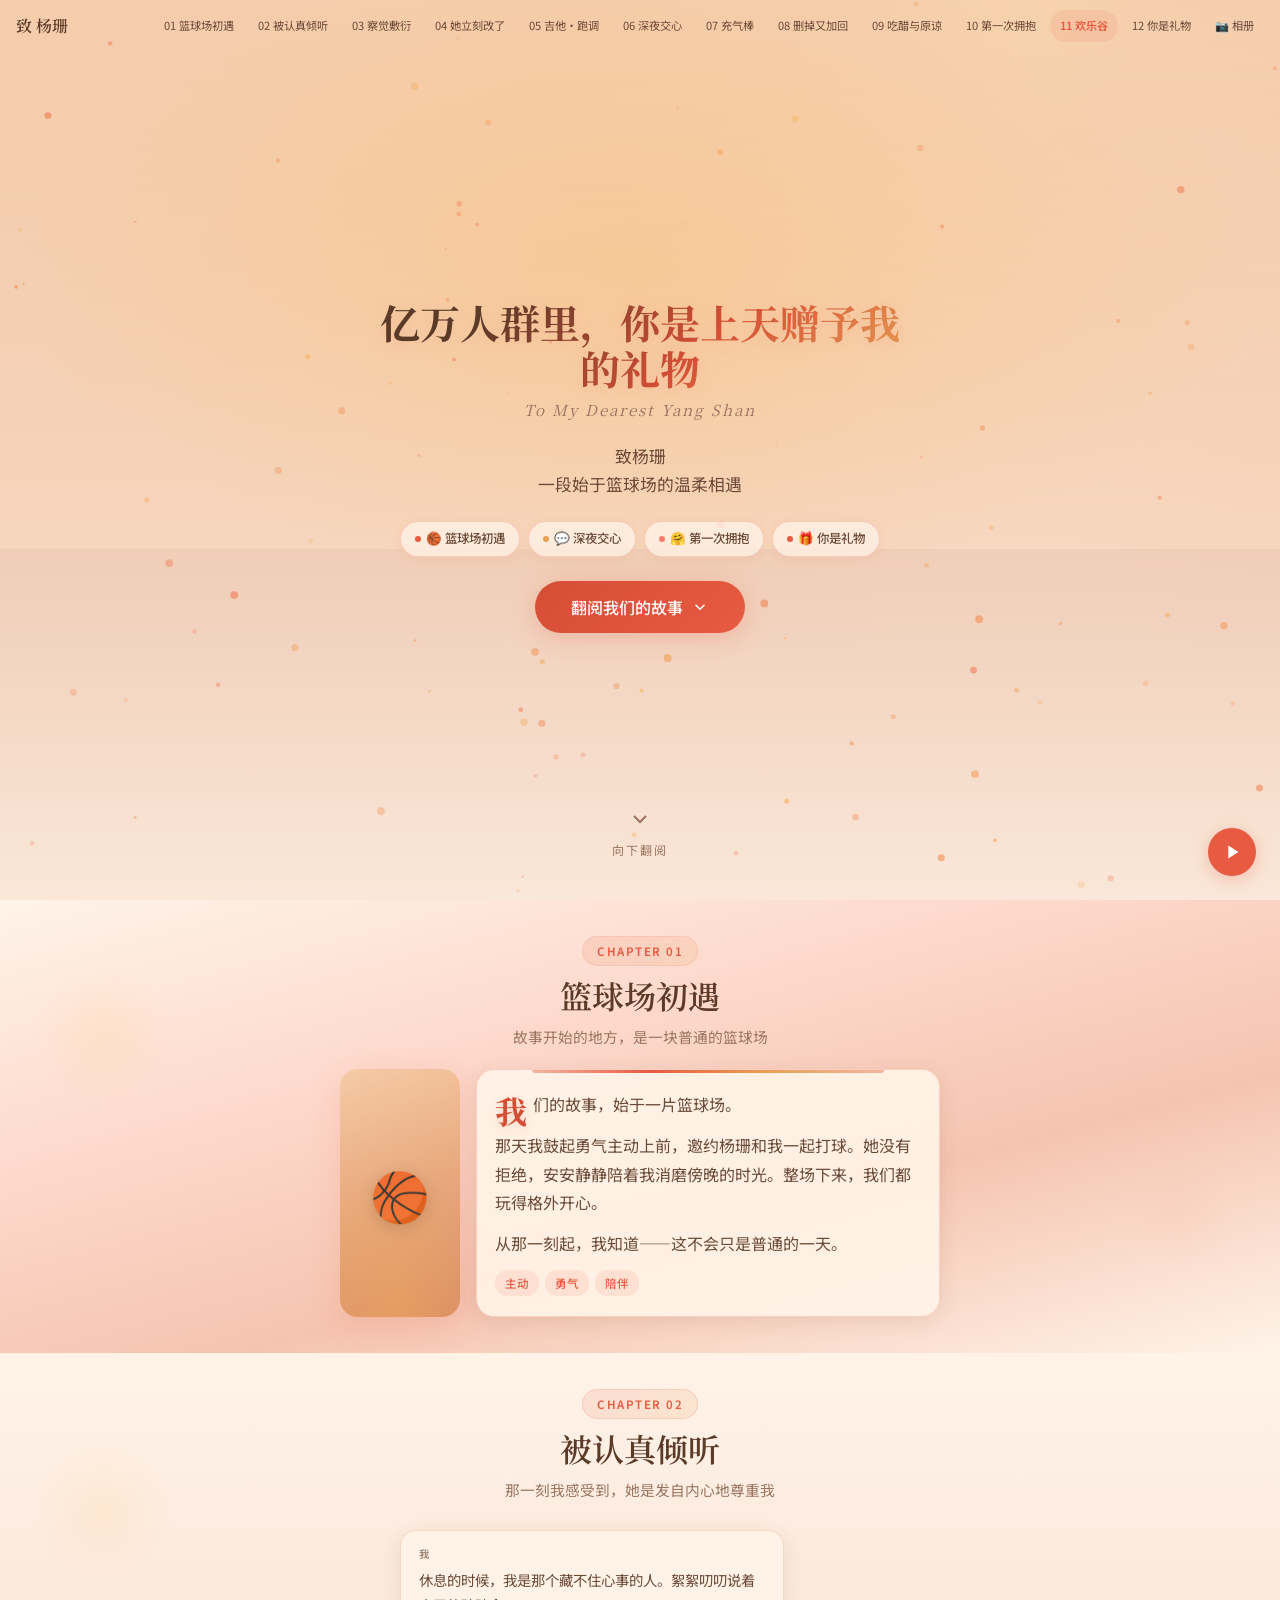
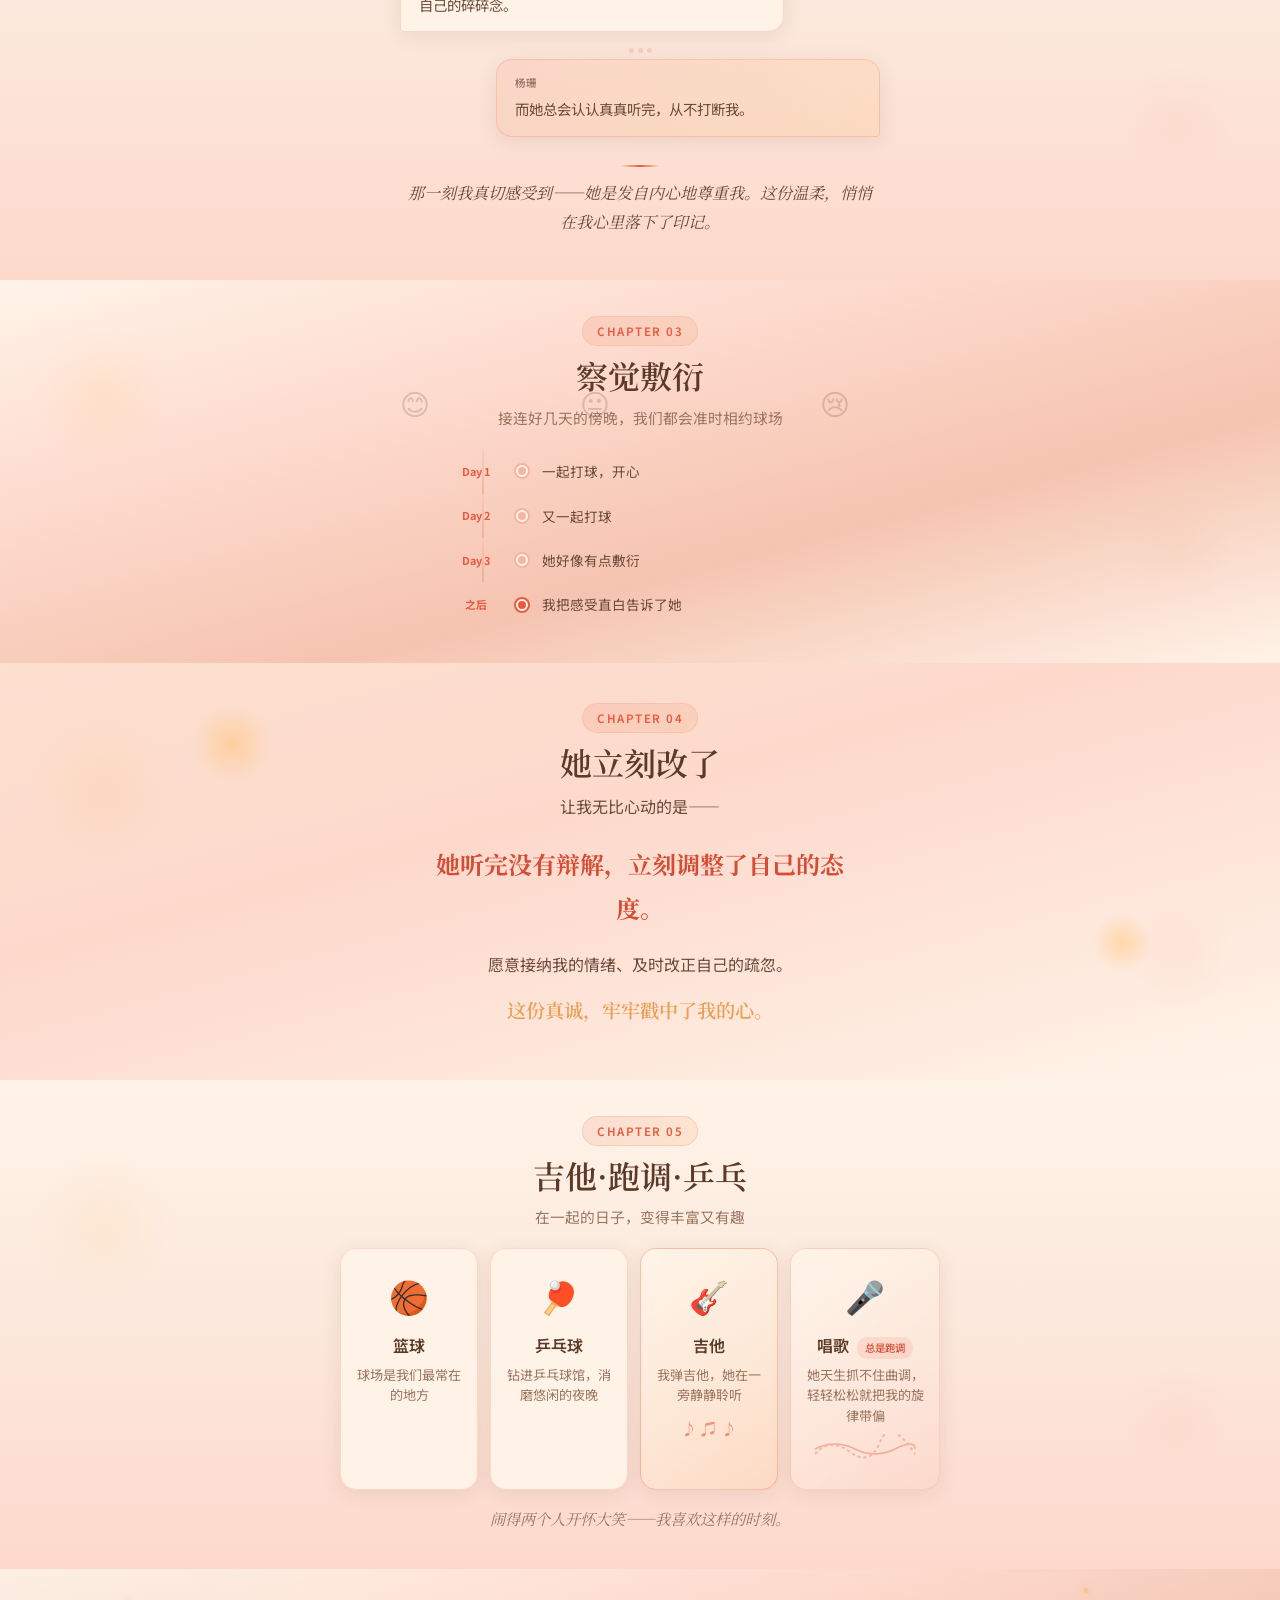
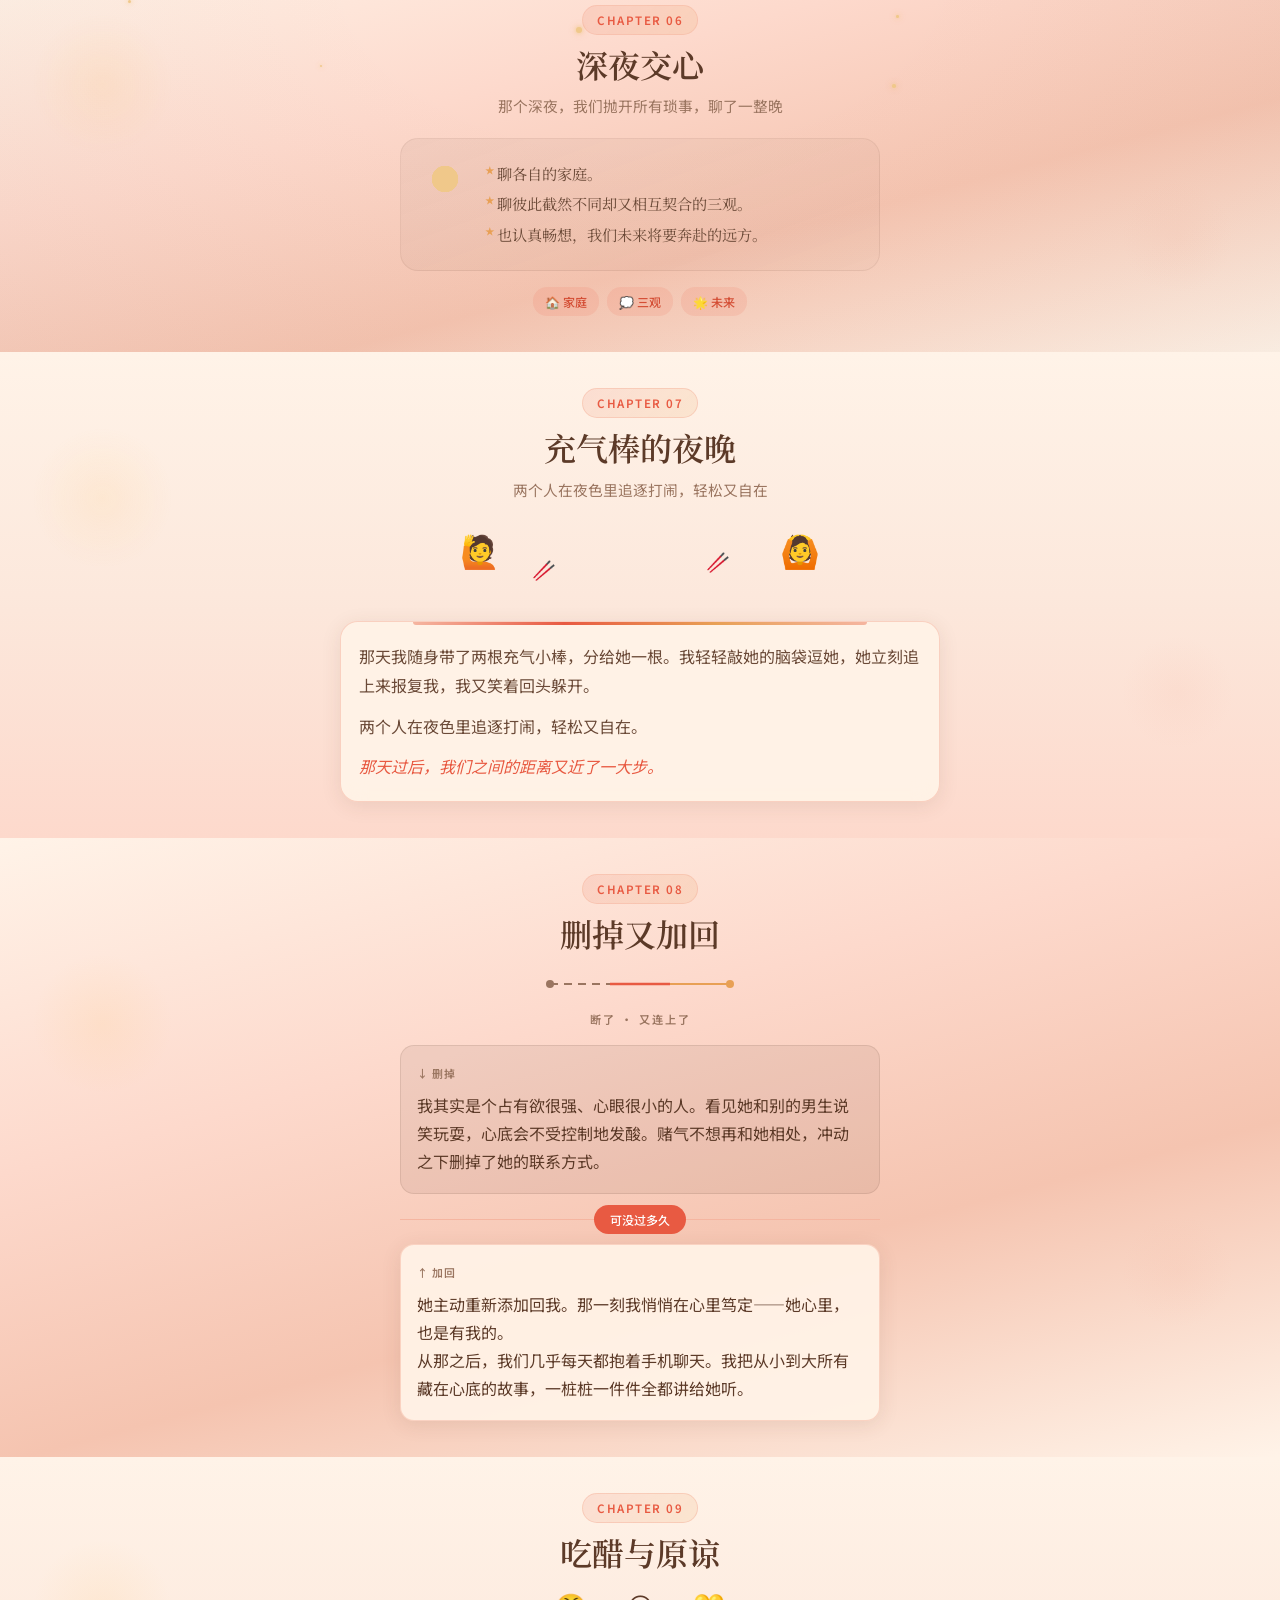
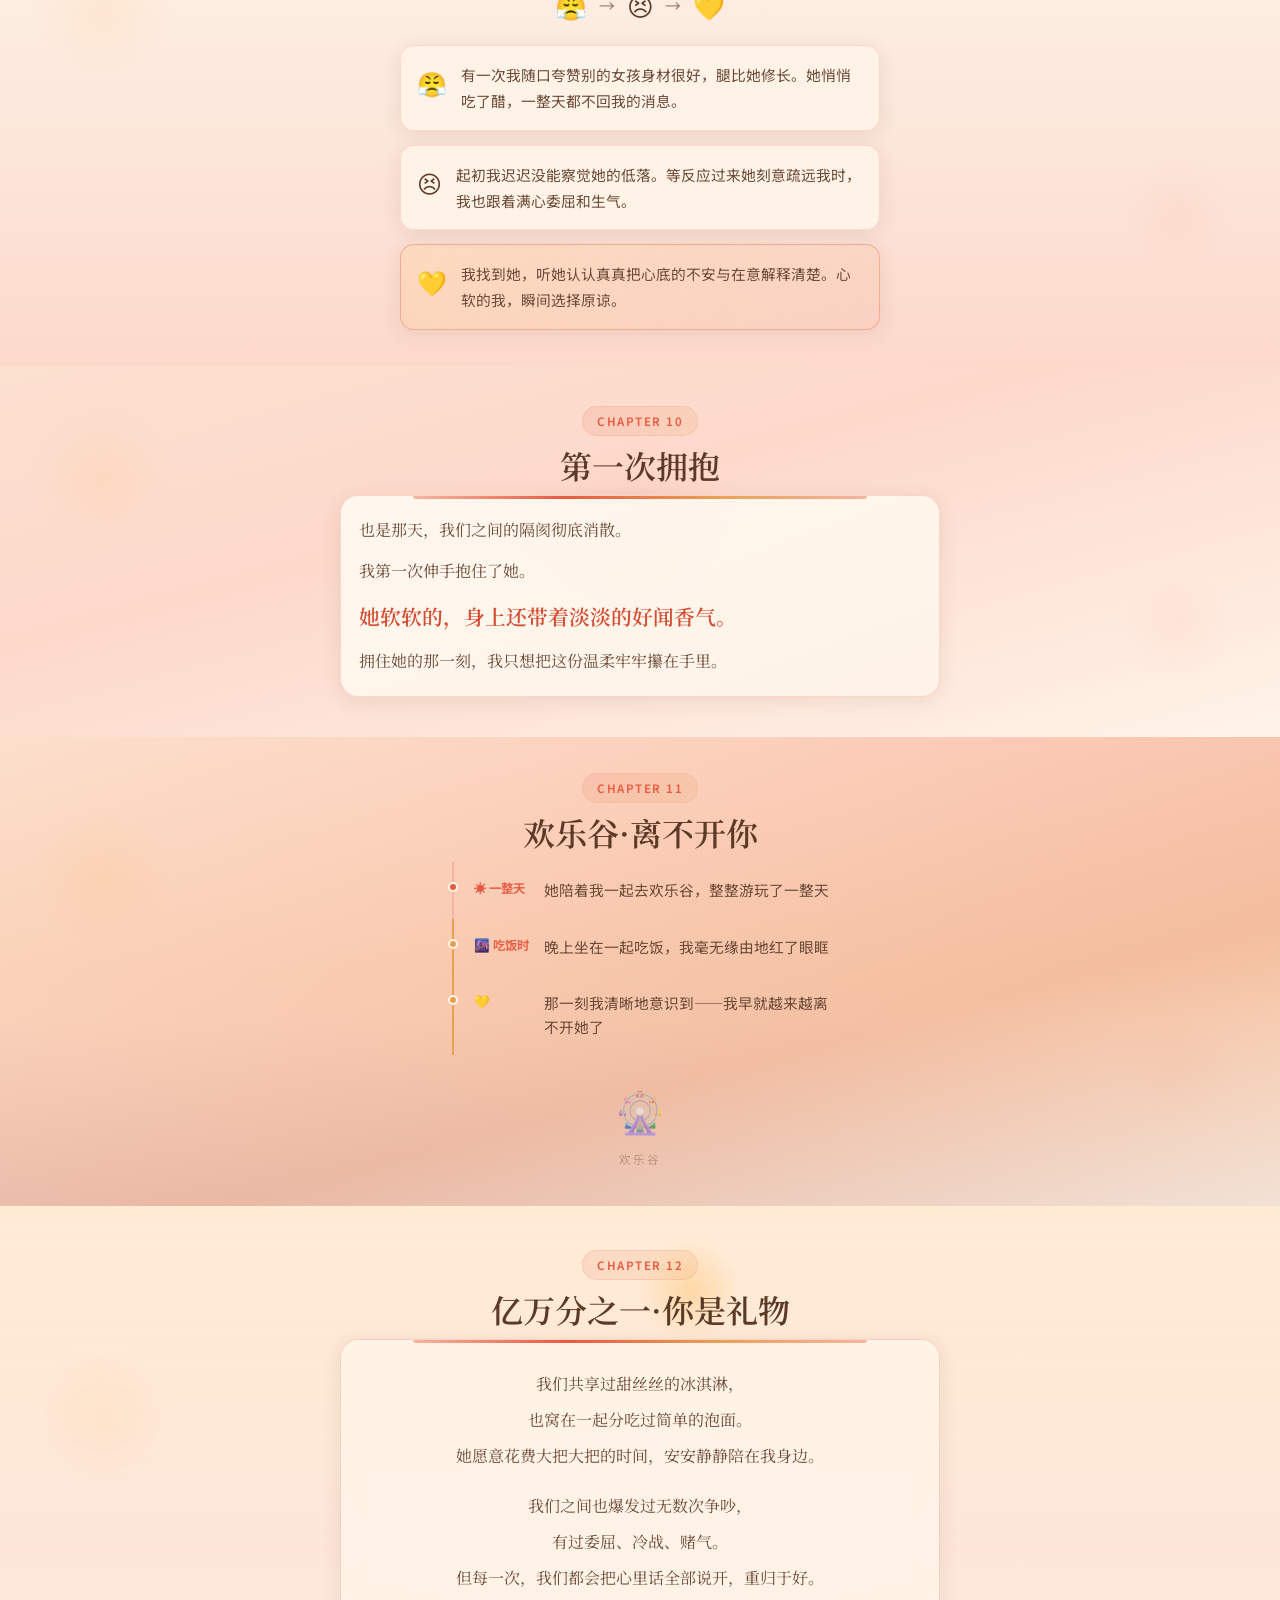
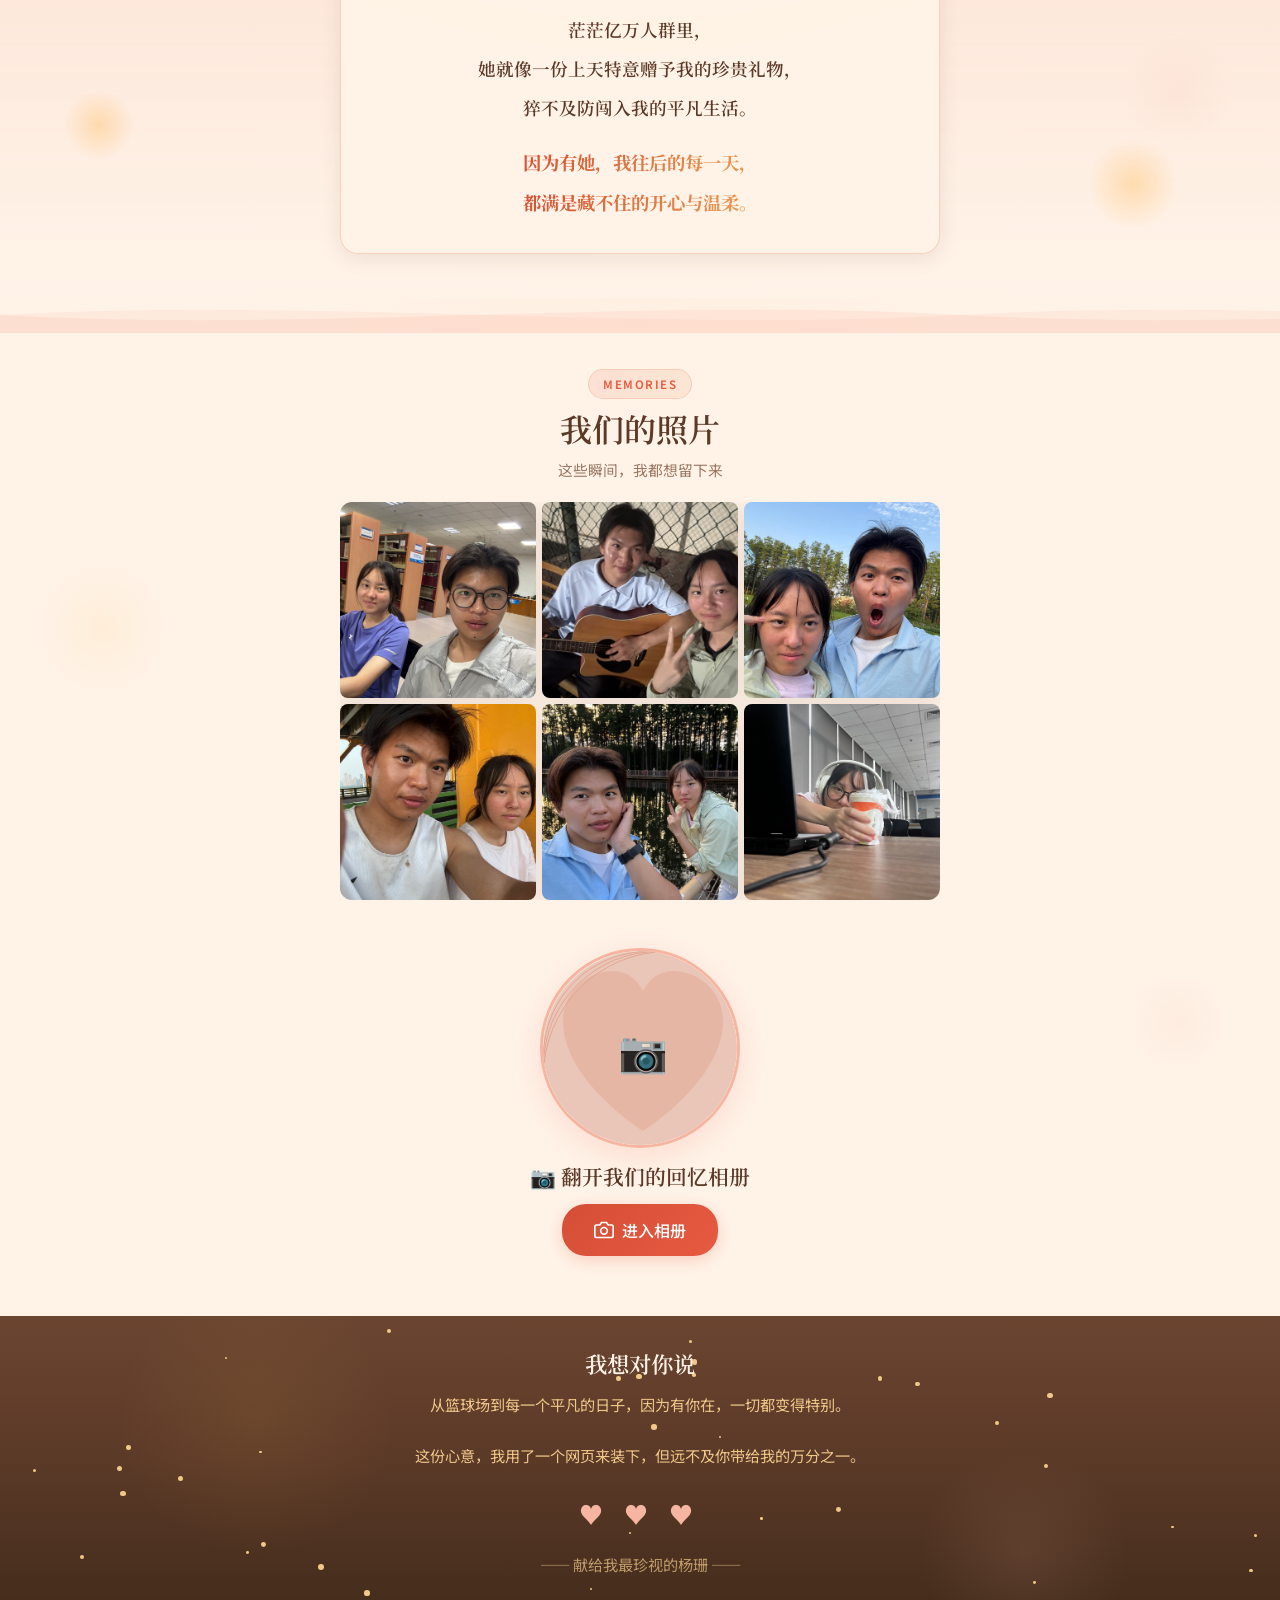
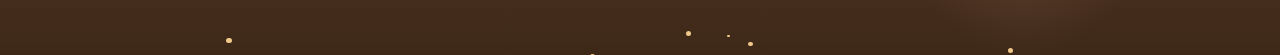
==== commit df991e52: "完整版：照片浮层 + 音乐切换 + 43张新照片 + 分组优化" ====
--- a/index.html
+++ b/index.html
@@ -454,6 +454,45 @@
     </div>
   </div>
 
+
+<!-- ===== Gallery Overlay ===== -->
+<div class="gallery-overlay" id="gallery-overlay">
+  <header class="gallery-header">
+    <button class="gallery-back-btn" id="gallery-overlay-close">
+      <svg class="icon" viewBox="0 0 24 24" fill="none" stroke="currentColor" stroke-width="2">
+        <line x1="19" y1="12" x2="5" y2="12"/>
+        <polyline points="12 19 5 12 12 5"/>
+      </svg>
+      <span>返回</span>
+    </button>
+    <span class="gallery-header-title">我们的回忆</span>
+    <span style="width:60px"></span>
+  </header>
+
+  <div class="gallery-grid" id="gallery-grid">
+    <div style="grid-column:1/-1; text-align:center; padding:60px 20px; color:rgba(255,255,255,0.5);">
+      <p style="margin-bottom:8px; font-size:1.2rem;">&#x1F4F7; 加载中...</p>
+      <p style="font-size:0.85rem;">照片正在载入，请稍候</p>
+    </div>
+  </div>
+
+  <!-- Fullscreen Viewer -->
+  <div class="viewer" id="viewer">
+    <button class="viewer-close" onclick="closeViewer()" aria-label="关闭">
+      <svg class="icon" viewBox="0 0 24 24" fill="none" stroke="currentColor" stroke-width="2">
+        <line x1="18" y1="6" x2="6" y2="18"/><line x1="6" y1="6" x2="18" y2="18"/>
+      </svg>
+    </button>
+    <div class="viewer-image-wrap" id="viewer-image-wrap">
+      <img id="viewer-image" src="" alt="">
+    </div>
+    <div class="viewer-caption">
+      <div class="viewer-dots" id="viewer-dots"></div>
+      <h3 id="viewer-title"></h3>
+      <p id="viewer-desc"></p>
+    </div>
+  </div>
+</div>
   <div class="music-player">
     <span class="music-label" id="music-label">A Thousand Years</span>
     <button class="music-btn" id="music-btn" aria-label="音乐控制">
@@ -464,5 +503,6 @@
   <script src="assets/js/music.js"></script>
   <script src="assets/js/main.js"></script>
   <script src="assets/js/enhanced.js"></script>
+  <script src="assets/js/gallery.js"></script>
 </body>
 </html>
--- a/assets/css/enhanced.css
+++ b/assets/css/enhanced.css
@@ -486,3 +486,33 @@
   z-index: 10;
 }
 
+/* ===== Gallery Overlay ===== */
+.gallery-overlay {
+  position: fixed;
+  inset: 0;
+  z-index: 9997;
+  background: linear-gradient(180deg, #4A3020 0%, #3D2818 30%, #2A1A10 100%);
+  display: none;
+  flex-direction: column;
+  overflow-y: auto;
+  -webkit-overflow-scrolling: touch;
+}
+.gallery-overlay.active {
+  display: flex;
+}
+.gallery-overlay .gallery-header {
+  position: sticky;
+  top: 0;
+  z-index: 10;
+  background: linear-gradient(180deg, rgba(74,55,40,0.97) 0%, rgba(74,55,40,0.6) 70%, transparent 100%);
+}
+.gallery-overlay .gallery-grid {
+  display: grid !important;
+  grid-template-columns: 1fr 1fr !important;
+  gap: 8px !important;
+  padding: 8px !important;
+  padding-bottom: calc(90px + var(--safe-bottom)) !important;
+}
+.music-player {
+  z-index: 9998;
+}
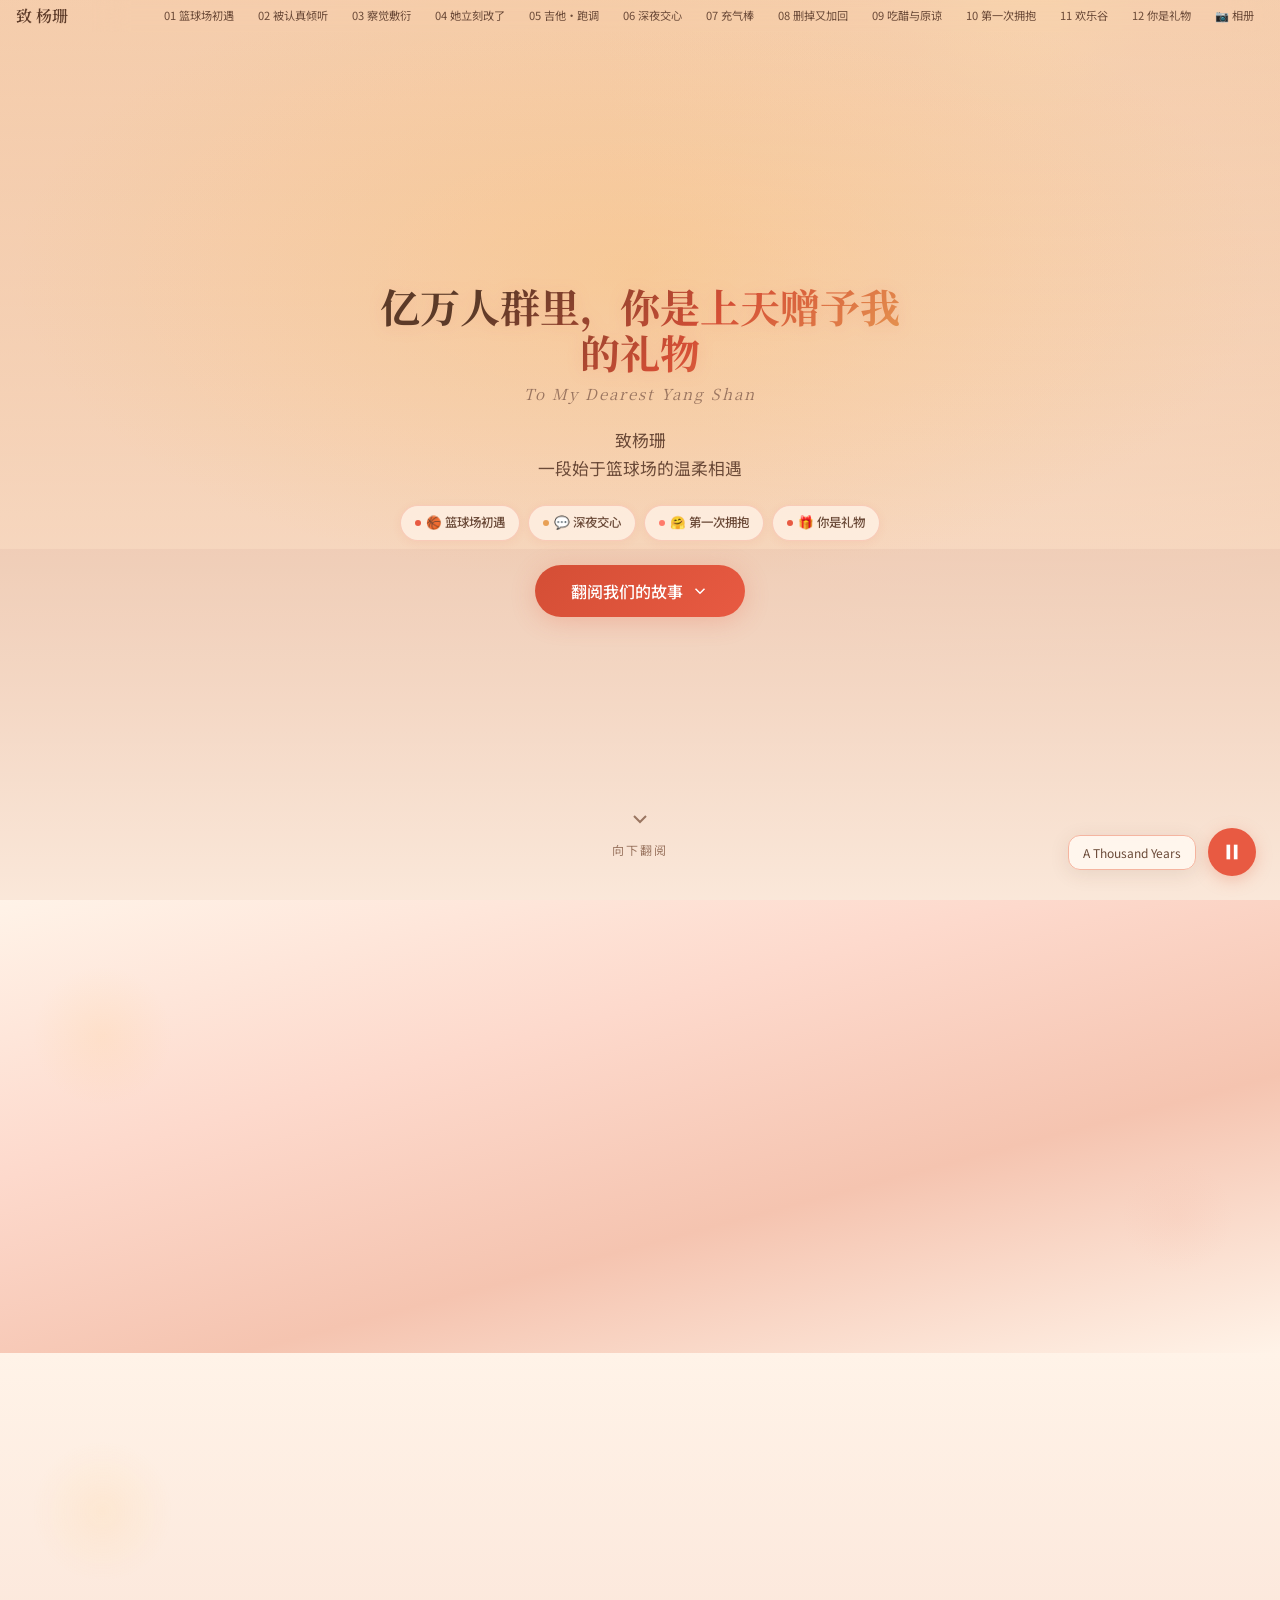
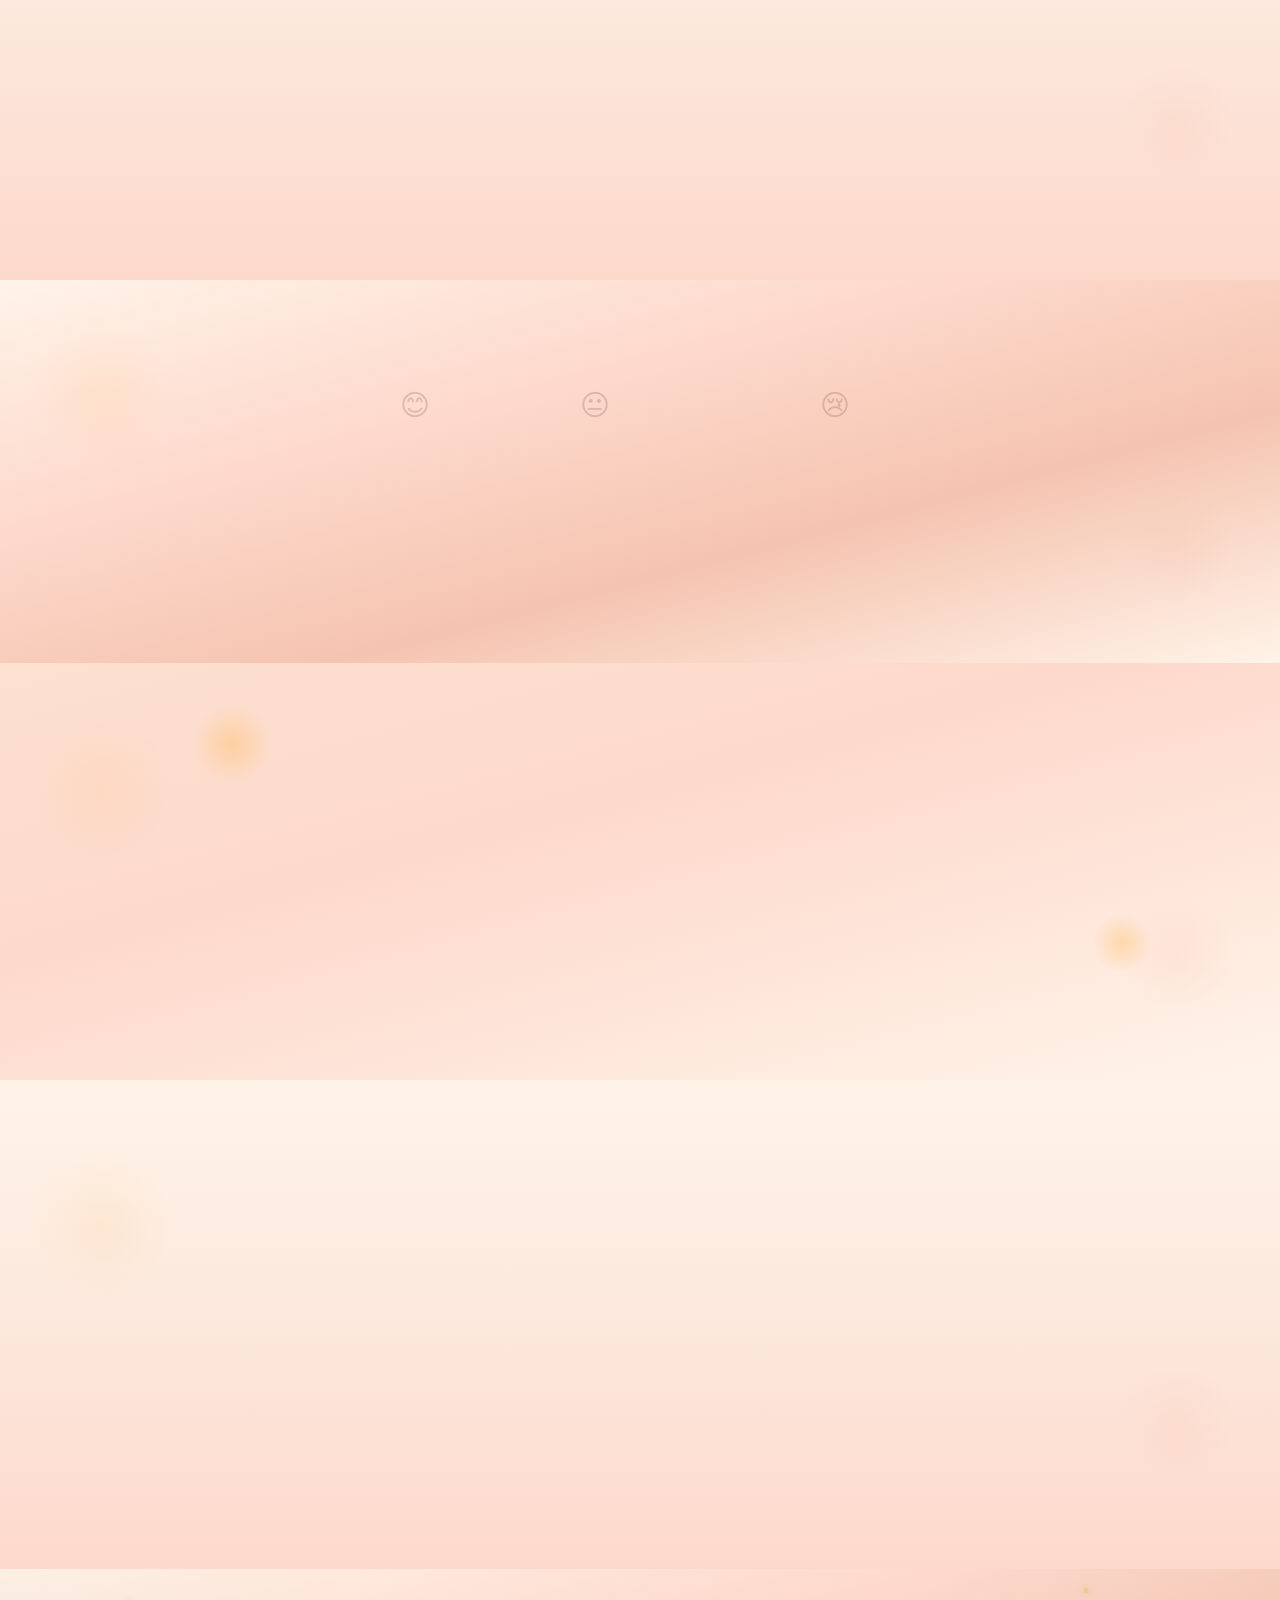
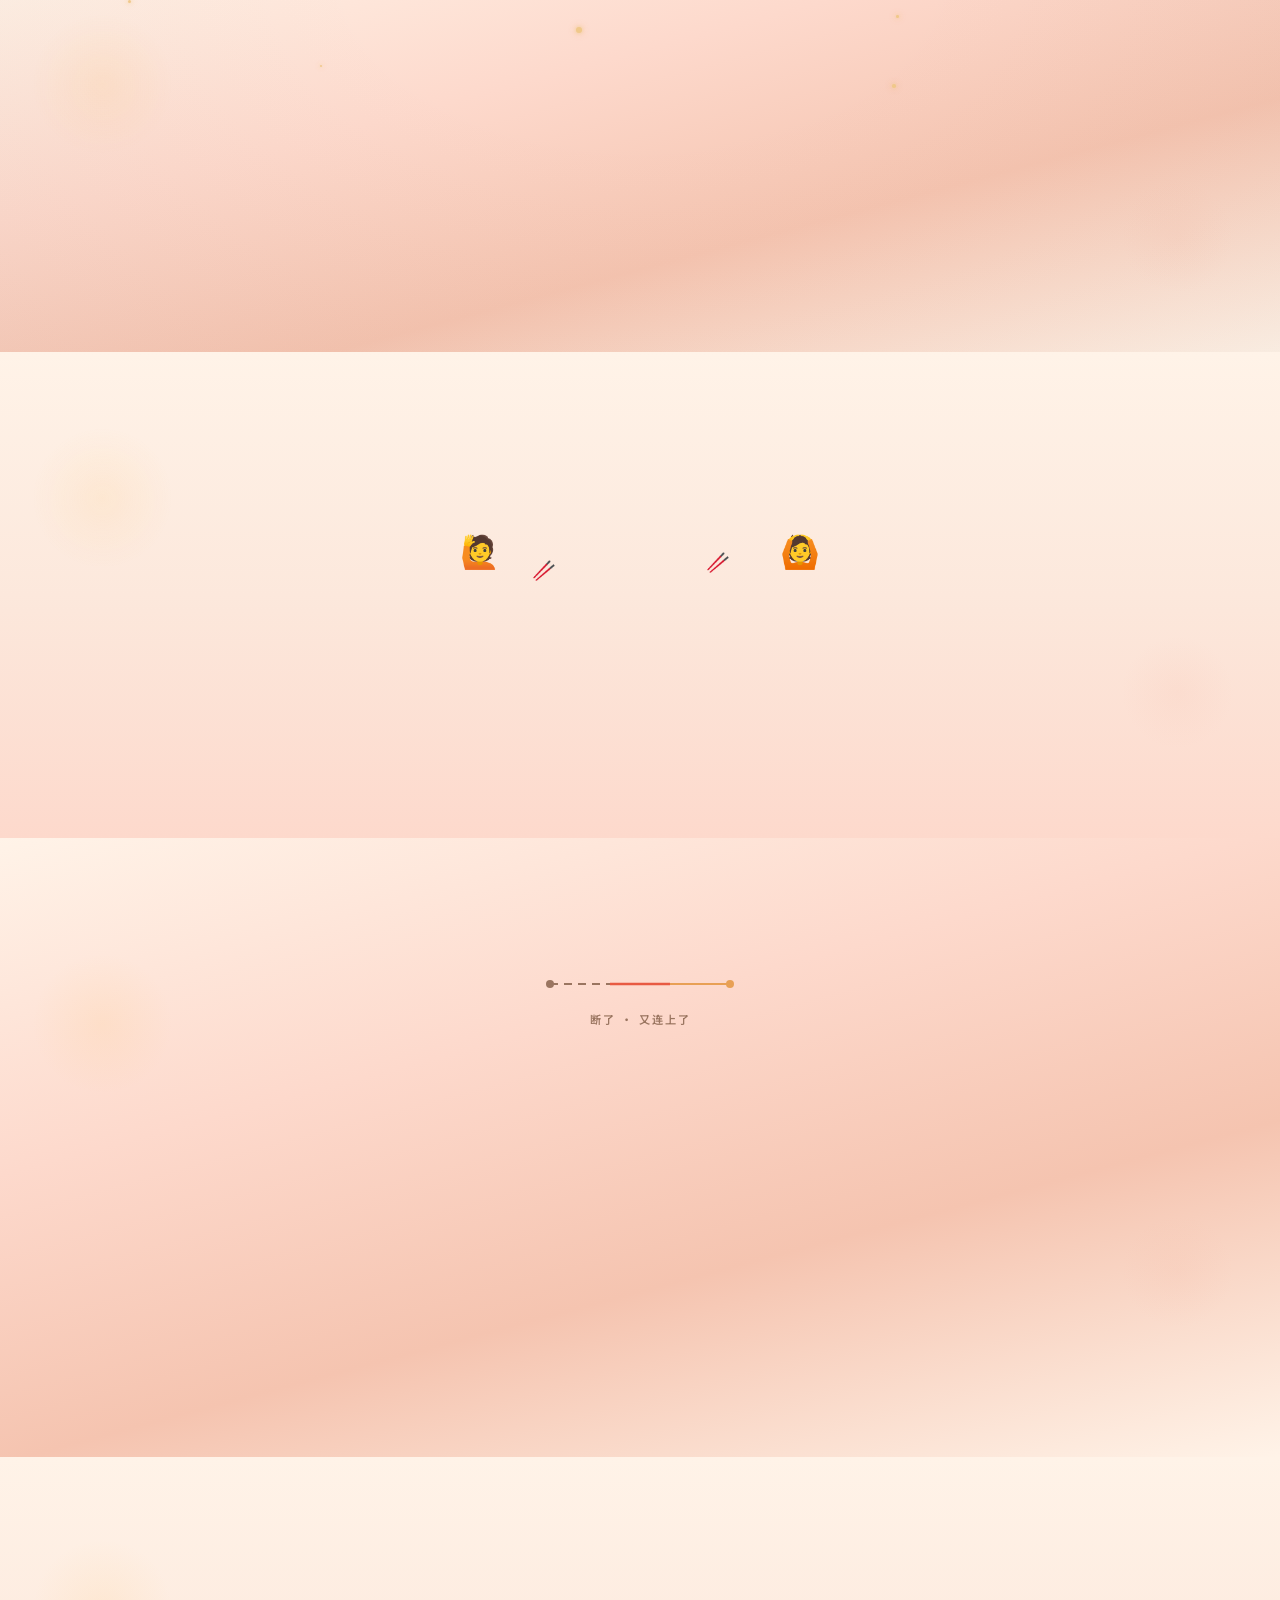
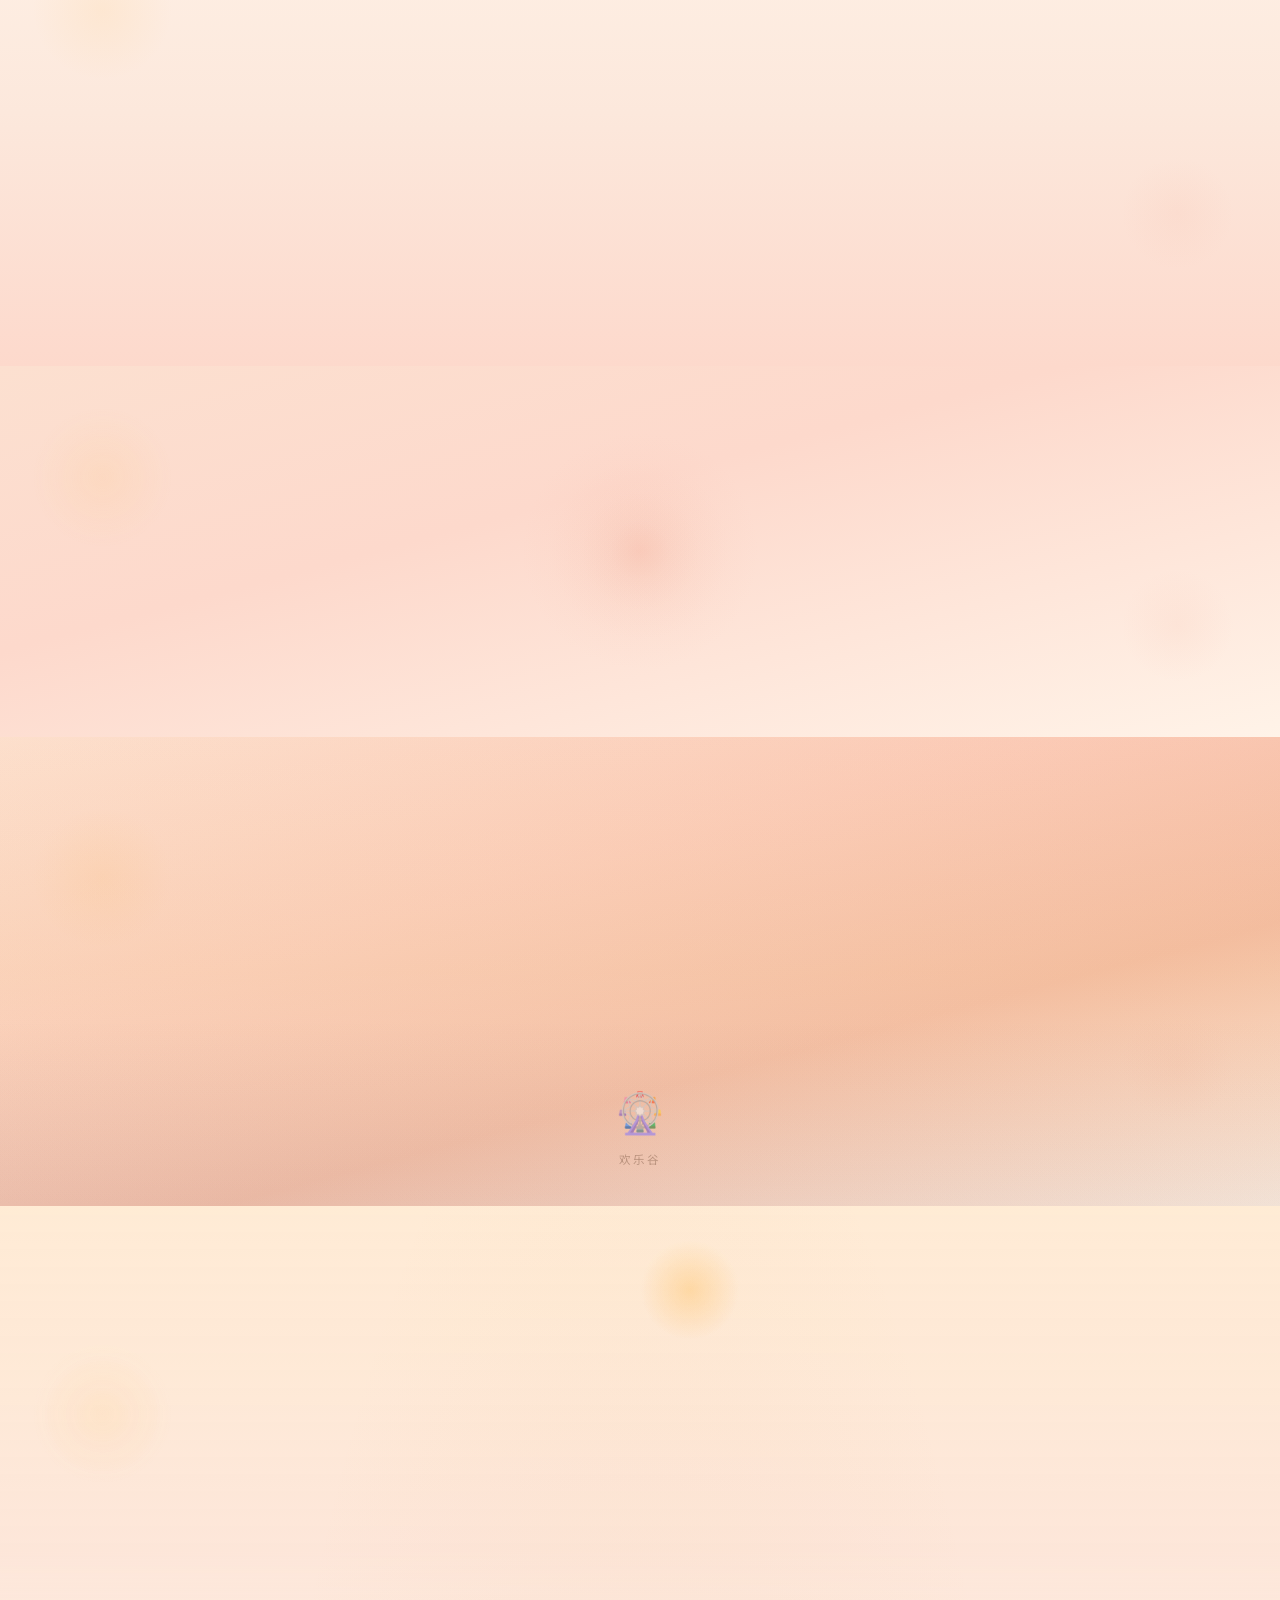
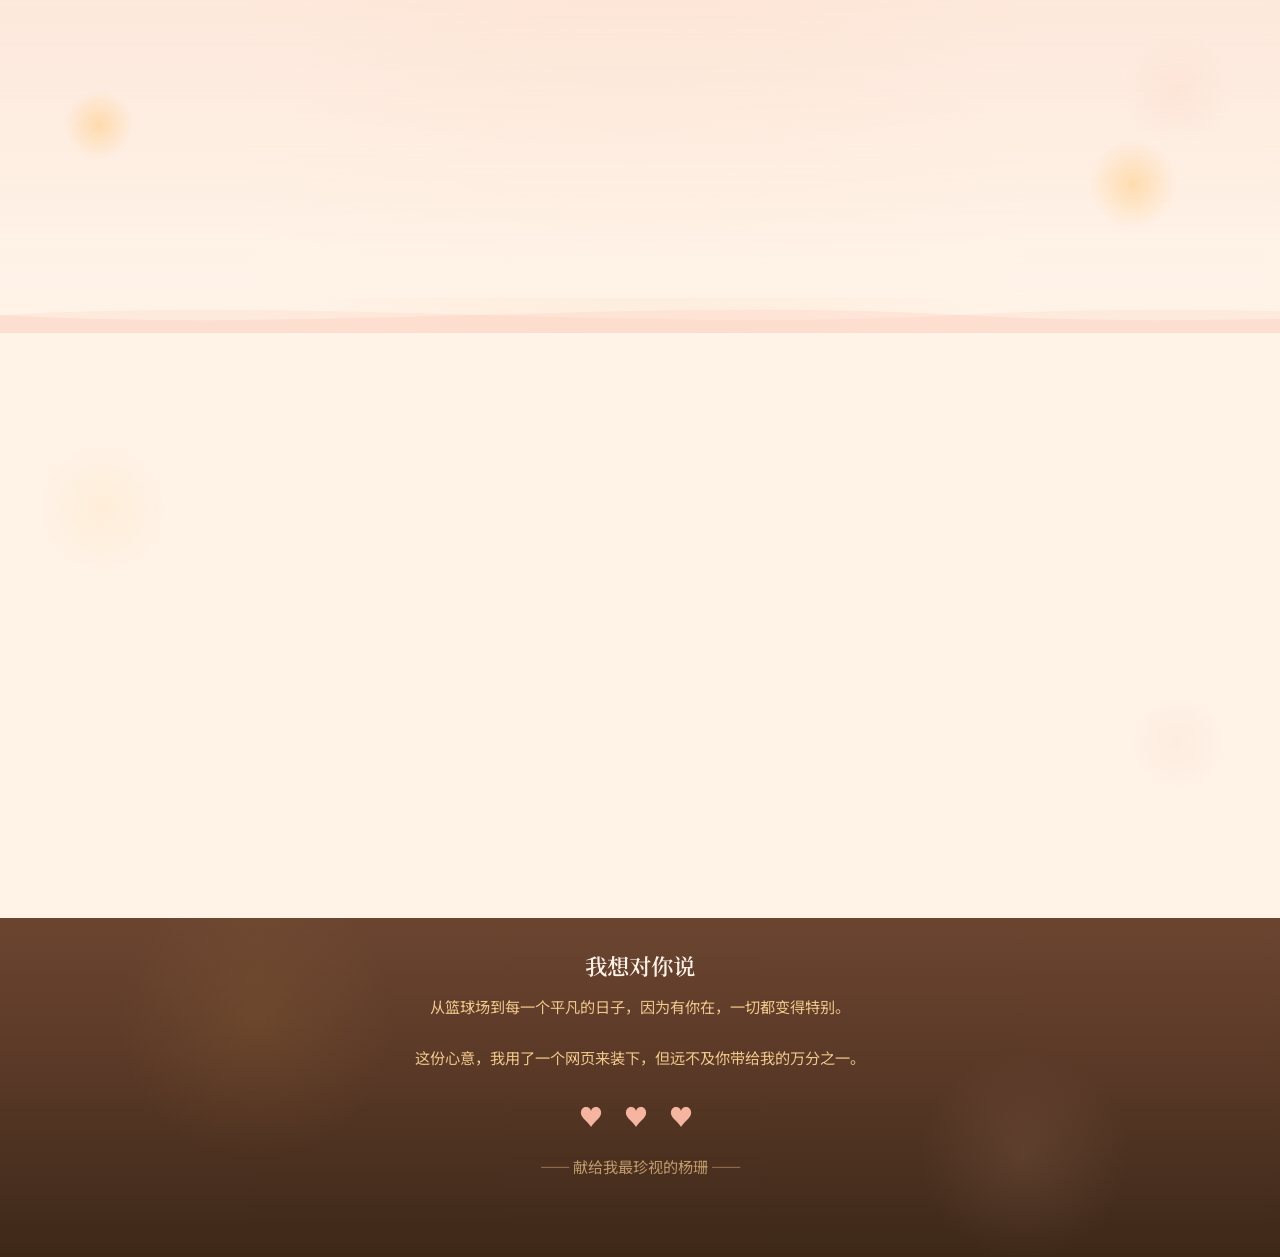
==== commit f3441ea0: "CSS/JS合并压缩 + photos.json内嵌：请求从7次减为2次" ====
--- a/index.html
+++ b/index.html
@@ -10,8 +10,7 @@
   <link rel="preconnect" href="https://fonts.googleapis.com">
   <link rel="preconnect" href="https://fonts.gstatic.com" crossorigin>
   <link href="https://fonts.googleapis.com/css2?family=Noto+Sans+SC:wght@400;500;600&family=Noto+Serif+SC:wght@400;600;700&display=swap" rel="stylesheet" media="print" onload="this.media='all'">
-  <link rel="stylesheet" href="assets/css/style.css">
-  <link rel="stylesheet" href="assets/css/enhanced.css">
+  <link rel="stylesheet" href="assets/css/bundle.css">
   <link rel="icon" href="data:image/svg+xml,<svg xmlns='http://www.w3.org/2000/svg' viewBox='0 0 24 24' fill='%23E85A42'><path d='M12 21.35l-1.45-1.32C5.4 15.36 2 12.28 2 8.5 2 5.42 4.42 3 7.5 3c1.74 0 3.41.81 4.5 2.09C13.09 3.81 14.76 3 16.5 3 19.58 3 22 5.42 22 8.5c0 3.78-3.4 6.86-8.55 11.54L12 21.35z'/></svg>">
 </head>
 <body>
@@ -500,9 +499,7 @@
     </button>
   </div>
 
-  <script src="assets/js/music.js"></script>
-  <script src="assets/js/main.js"></script>
-  <script src="assets/js/enhanced.js"></script>
-  <script src="assets/js/gallery.js"></script>
+  <script>var PHOTOS_DATA=[{"id":1,"file":"assets/images/photos/photo_01.jpg","fallback":"assets/images/photos/photo_01.jpg","title":"和小杨的第一张图书馆合照","description":"和你一起在图书馆度过的美好时光。","category":"activity","thumb":"assets/images/thumbs/photo_01.jpg"},{"id":2,"file":"assets/images/photos/photo_02.jpg","fallback":"assets/images/photos/photo_02.jpg","title":"第一次和小杨同学一起唱歌","description":"投诉小杨老是跑调","category":"activity","thumb":"assets/images/thumbs/photo_02.jpg"},{"id":3,"file":"assets/images/photos/photo_03.jpg","fallback":"assets/images/photos/photo_03.jpg","title":"欢乐谷的回忆","description":"差点被吓尿的尴尬时刻。","category":"activity","thumb":"assets/images/thumbs/photo_03.jpg"},{"id":4,"file":"assets/images/photos/photo_04.jpg","fallback":"assets/images/photos/photo_04.jpg","title":"长江大桥的回忆","description":"和你一起漫步大桥的美好时光。","category":"activity","thumb":"assets/images/thumbs/photo_04.jpg"},{"id":5,"file":"assets/images/photos/photo_05.jpg","fallback":"assets/images/photos/photo_05.jpg","title":"欢乐谷的回忆","description":"差点被吓尿的尴尬时刻。","category":"activity","thumb":"assets/images/thumbs/photo_05.jpg"},{"id":6,"file":"assets/images/photos/photo_06.jpg","fallback":"assets/images/photos/photo_06.jpg","title":"我们的日常","description":"那些平平淡淡却最珍贵的每一天。","category":"daily","thumb":"assets/images/thumbs/photo_06.jpg"},{"id":7,"file":"assets/images/photos/photo_07.jpg","fallback":"assets/images/photos/photo_07.jpg","title":"湖工大的校园","description":"那些平平淡淡却最珍贵的每一天。","category":"campus","thumb":"assets/images/thumbs/photo_07.jpg"},{"id":8,"file":"assets/images/photos/photo_08.jpg","fallback":"assets/images/photos/photo_08.jpg","title":"我们的日常","description":"那些平平淡淡却最珍贵的每一天。","category":"daily","thumb":"assets/images/thumbs/photo_08.jpg"},{"id":9,"file":"assets/images/photos/photo_09.jpg","fallback":"assets/images/photos/photo_09.jpg","title":"湖工大的校园","description":"那些平平淡淡却最珍贵的每一天。","category":"campus","thumb":"assets/images/thumbs/photo_09.jpg"},{"id":10,"file":"assets/images/photos/photo_10.jpg","fallback":"assets/images/photos/photo_10.jpg","title":"欢乐谷的回忆","description":"差点被吓尿的尴尬时刻。","category":"activity","thumb":"assets/images/thumbs/photo_10.jpg"},{"id":11,"file":"assets/images/photos/photo_11.jpg","fallback":"assets/images/photos/photo_11.jpg","title":"湖工大的校园","description":"那些平平淡淡却最珍贵的每一天。","category":"campus","thumb":"assets/images/thumbs/photo_11.jpg"},{"id":12,"file":"assets/images/photos/photo_12.jpg","fallback":"assets/images/photos/photo_12.jpg","title":"湖工大的校园","description":"那些平平淡淡却最珍贵的每一天。","category":"campus","thumb":"assets/images/thumbs/photo_12.jpg"},{"id":13,"file":"assets/images/photos/photo_13.jpg","fallback":"assets/images/photos/photo_13.jpg","title":"我们的日常","description":"那些平平淡淡却最珍贵的每一天。","category":"daily","thumb":"assets/images/thumbs/photo_13.jpg"},{"id":14,"file":"assets/images/photos/photo_14.jpg","fallback":"assets/images/photos/photo_14.jpg","title":"偷拍小杨二哈一样的眼神","description":"那些平平淡淡却最珍贵的每一天。","category":"daily","thumb":"assets/images/thumbs/photo_14.jpg"},{"id":15,"file":"assets/images/photos/photo_15.jpg","fallback":"assets/images/photos/photo_15.jpg","title":"湖工大的校园","description":"那些平平淡淡却最珍贵的每一天。","category":"campus","thumb":"assets/images/thumbs/photo_15.jpg"},{"id":16,"file":"assets/images/photos/photo_16.jpg","fallback":"assets/images/photos/photo_16.jpg","title":"我的高中","description":"那些平平淡淡却最珍贵的每一天。","category":"campus","thumb":"assets/images/thumbs/photo_16.jpg"},{"id":17,"file":"assets/images/photos/photo_17.jpg","fallback":"assets/images/photos/photo_17.jpg","title":"在一起的时光","description":"和你在一起的每个瞬间都闪闪发光。","category":"daily","thumb":"assets/images/thumbs/photo_17.jpg"},{"id":18,"file":"assets/images/photos/photo_18.jpg","fallback":"assets/images/photos/photo_18.jpg","title":"在一起的时光","description":"和你在一起的每个瞬间都闪闪发光。","category":"daily","thumb":"assets/images/thumbs/photo_18.jpg"},{"id":19,"file":"assets/images/photos/photo_19.jpg","fallback":"assets/images/photos/photo_19.jpg","title":"湖工大的校园","description":"那些平平淡淡却最珍贵的每一天。","category":"campus","thumb":"assets/images/thumbs/photo_19.jpg"},{"id":20,"file":"assets/images/photos/photo_20.jpg","fallback":"assets/images/photos/photo_20.jpg","title":"第一次和小杨同学一起唱歌","description":"和你在一起的每个瞬间都闪闪发光。","category":"activity","thumb":"assets/images/thumbs/photo_20.jpg"},{"id":21,"file":"assets/images/photos/photo_21.jpg","fallback":"assets/images/photos/photo_21.jpg","title":"湖工大的校园","description":"那些平平淡淡却最珍贵的每一天。","category":"campus","thumb":"assets/images/thumbs/photo_21.jpg"},{"id":22,"file":"assets/images/photos/photo_22.jpg","fallback":"assets/images/photos/photo_22.jpg","title":"在一起的时光","description":"和你在一起的每个瞬间都闪闪发光。","category":"daily","thumb":"assets/images/thumbs/photo_22.jpg"},{"id":23,"file":"assets/images/photos/photo_23.jpg","fallback":"assets/images/photos/photo_23.jpg","title":"湖工大的校园","description":"那些平平淡淡却最珍贵的每一天。","category":"campus","thumb":"assets/images/thumbs/photo_23.jpg"},{"id":24,"file":"assets/images/photos/photo_24.jpg","fallback":"assets/images/photos/photo_24.jpg","title":"在一起的时光","description":"和你在一起的每个瞬间都闪闪发光。","category":"daily","thumb":"assets/images/thumbs/photo_24.jpg"},{"id":25,"file":"assets/images/photos/photo_25.jpg","fallback":"assets/images/photos/photo_25.jpg","title":"小杨同学的眼神好睿智","description":"和你在一起的每个瞬间都闪闪发光。","category":"daily","thumb":"assets/images/thumbs/photo_25.jpg"},{"id":26,"file":"assets/images/photos/photo_26.jpg","fallback":"assets/images/photos/photo_26.jpg","title":"湖工大的校园","description":"那些平平淡淡却最珍贵的每一天。","category":"campus","thumb":"assets/images/thumbs/photo_26.jpg"},{"id":27,"file":"assets/images/photos/photo_27.jpg","fallback":"assets/images/photos/photo_27.jpg","title":"偷拍小杨打乒乓球","description":"这些回忆我都好好收藏着。","category":"activity","thumb":"assets/images/thumbs/photo_27.jpg"},{"id":28,"file":"assets/images/photos/photo_28.jpg","fallback":"assets/images/photos/photo_28.jpg","title":"湖工大的校园","description":"那些平平淡淡却最珍贵的每一天。","category":"campus","thumb":"assets/images/thumbs/photo_28.jpg"},{"id":29,"file":"assets/images/photos/photo_29.jpg","fallback":"assets/images/photos/photo_29.jpg","title":"你说小杨心里在想啥呢","description":"这些回忆我都好好收藏着。","category":"daily","thumb":"assets/images/thumbs/photo_29.jpg"},{"id":30,"file":"assets/images/photos/photo_30.jpg","fallback":"assets/images/photos/photo_30.jpg","title":"湖工大的校园","description":"那些平平淡淡却最珍贵的每一天。","category":"campus","thumb":"assets/images/thumbs/photo_30.jpg"},{"id":31,"file":"assets/images/photos/photo_31.jpg","fallback":"assets/images/photos/photo_31.jpg","title":"小杨在那装高冷呢","description":"这些回忆我都好好收藏着。","category":"daily","thumb":"assets/images/thumbs/photo_31.jpg"},{"id":32,"file":"assets/images/photos/photo_32.jpg","fallback":"assets/images/photos/photo_32.jpg","title":"珍贵的回忆","description":"这些回忆我都好好收藏着。","category":"daily","thumb":"assets/images/thumbs/photo_32.jpg"},{"id":33,"file":"assets/images/photos/photo_33.jpg","fallback":"assets/images/photos/photo_33.jpg","title":"笑的好可爱","description":"这些回忆我都好好收藏着。","category":"daily","thumb":"assets/images/thumbs/photo_33.jpg"},{"id":34,"file":"assets/images/photos/photo_34.jpg","fallback":"assets/images/photos/photo_34.jpg","title":"俯视小短腿的小杨","description":"这些回忆我都好好收藏着。","category":"daily","thumb":"assets/images/thumbs/photo_34.jpg"},{"id":35,"file":"assets/images/photos/photo_35.jpg","fallback":"assets/images/photos/photo_35.jpg","title":"美丽的湖工大","description":"这些回忆我都好好收藏着。","category":"campus","thumb":"assets/images/thumbs/photo_35.jpg"},{"id":36,"file":"assets/images/photos/photo_36.jpg","fallback":"assets/images/photos/photo_36.jpg","title":"珍贵的回忆","description":"这些回忆我都好好收藏着。","category":"daily","thumb":"assets/images/thumbs/photo_36.jpg"},{"id":37,"file":"assets/images/photos/photo_37.jpg","fallback":"assets/images/photos/photo_37.jpg","title":"偷拍小杨图书馆睡觉","description":"这些回忆我都好好收藏着。","category":"activity","thumb":"assets/images/thumbs/photo_37.jpg"},{"id":38,"file":"assets/images/photos/photo_38.jpg","fallback":"assets/images/photos/photo_38.jpg","title":"好看的叶子","description":"这些回忆我都好好收藏着。","category":"campus","thumb":"assets/images/thumbs/photo_38.jpg"},{"id":39,"file":"assets/images/photos/photo_39.jpg","fallback":"assets/images/photos/photo_39.jpg","title":"美丽的校园","description":"这些回忆我都好好收藏着。","category":"campus","thumb":"assets/images/thumbs/photo_39.jpg"},{"id":40,"file":"assets/images/photos/photo_40.jpg","fallback":"assets/images/photos/photo_40.jpg","title":"珍贵的回忆","description":"这些回忆我都好好收藏着。","category":"daily","thumb":"assets/images/thumbs/photo_40.jpg"},{"id":41,"file":"assets/images/photos/photo_41.jpg","fallback":"assets/images/photos/photo_41.jpg","title":"小美女的私人独家照片","description":"这些回忆我都好好收藏着。","category":"daily","thumb":"assets/images/thumbs/photo_41.jpg"},{"id":42,"file":"assets/images/photos/photo_42.jpg","fallback":"assets/images/photos/photo_42.jpg","title":"湖工大的校园","description":"那些平平淡淡却最珍贵的每一天。","category":"campus","thumb":"assets/images/thumbs/photo_42.jpg"},{"id":43,"file":"assets/images/photos/photo_43.jpg","fallback":"assets/images/photos/photo_43.jpg","title":"湖工大的校园","description":"那些平平淡淡却最珍贵的每一天。","category":"campus","thumb":"assets/images/thumbs/photo_43.jpg"}];</script>
+  <script src="assets/js/bundle.js"></script>
 </body>
 </html>
--- a/assets/css/bundle.css
+++ b/assets/css/bundle.css
@@ -0,0 +1 @@
+:root{--orange-warm:#E85A42;--orange-light:#F07858;--pink-light:#F5B5A0;--pink-mist:#FDD9CC;--cream:#FFF3E8;--cream-dark:#F5E4D4;--brown-dark:#5C3A28;--brown-mid:#6B4A38;--brown-light:#9A7560;--gold:#E8A055;--gold-light:#F0C88A;--rose:#FF7B6B;--amber:#FFB84D;--coral-deep:#D44E35;--overlay:rgba(92,58,40,0.65);--overlay-light:rgba(92,58,40,0.12);--card-bg:rgba(255,243,232,0.92);--shadow-soft:0 4px 20px rgba(92,58,40,0.1);--shadow-medium:0 8px 32px rgba(232,90,66,0.15);--shadow-glow:0 4px 24px rgba(232,90,66,0.25);--gradient-warm:linear-gradient(165deg,#FFF3E8 0%,#FDD9CC 35%,#F5C4B0 65%,#FFF3E8 100%);--gradient-hero:linear-gradient(135deg,#E85A42 0%,#E8A055 45%,#F5B5A0 100%);--gradient-section-alt:linear-gradient(180deg,#FFF3E8 0%,#FCE8DC 50%,#FDD9CC 100%);--safe-top:env(safe-area-inset-top,0px);--safe-bottom:env(safe-area-inset-bottom,0px);--font-title:"Noto Serif SC",Georgia,"Times New Roman",serif;--font-body:"Noto Sans SC",-apple-system,BlinkMacSystemFont,"Segoe UI",system-ui,sans-serif}*,*::before,*::after{margin:0;padding:0;box-sizing:border-box}html{scroll-behavior:smooth;-webkit-tap-highlight-color:transparent}body{font-family:var(--font-body);background:var(--cream);background-image:radial-gradient(ellipse 80% 50% at 20% 0%,rgba(255,184,77,0.18) 0%,transparent 60%),radial-gradient(ellipse 60% 40% at 85% 10%,rgba(245,181,160,0.22) 0%,transparent 55%),radial-gradient(ellipse 70% 50% at 50% 100%,rgba(232,160,85,0.12) 0%,transparent 50%);color:var(--brown-dark);line-height:1.75;overflow-x:hidden;-webkit-font-smoothing:antialiased;-moz-osx-font-smoothing:grayscale;padding-top:var(--safe-top);padding-bottom:var(--safe-bottom)}img{max-width:100%;height:auto;display:block}a{text-decoration:none;color:inherit}button{border:none;background:none;cursor:pointer;font-family:inherit;-webkit-tap-highlight-color:transparent}.scroll-progress{position:fixed;top:0;left:0;width:0;height:3px;background:var(--gradient-hero);z-index:9999;transition:width 0.1s linear}.section{display:flex;flex-direction:column;align-items:center;justify-content:center;padding:48px 20px;position:relative;overflow:hidden}.section-inner{max-width:520px;width:100%;margin:0 auto;position:relative;z-index:2}.section-title{font-family:var(--font-title);font-size:1.85rem;font-weight:600;line-height:1.3;color:var(--brown-dark);margin-bottom:10px;text-align:center}.section-subtitle{font-size:0.95rem;color:var(--brown-light);text-align:center;margin-bottom:14px;line-height:1.55}.reveal{opacity:0;transform:translateY(40px);transition:opacity 0.8s ease-out,transform 0.8s ease-out}.reveal.visible{opacity:1;transform:translateY(0)}.reveal-delay-1{transition-delay:0.1s}.reveal-delay-2{transition-delay:0.2s}.reveal-delay-3{transition-delay:0.3s}.reveal-delay-4{transition-delay:0.4s}.reveal-delay-5{transition-delay:0.5s}.hero{min-height:100vh;min-height:100dvh;display:flex;flex-direction:column;align-items:center;justify-content:center;position:relative;background:var(--cream);overflow:hidden;padding:calc(56px+var(--safe-top)) 24px 24px}.hero-bg-canvas{position:absolute;top:0;left:0;width:100%;height:100%;z-index:0}.hero-basketball-bg{position:absolute;top:0;left:0;width:100%;height:100%;z-index:0;overflow:hidden}.hero-basketball-bg svg{width:100%;height:100%;object-fit:cover}.hero-overlay{position:absolute;top:0;left:0;width:100%;height:100%;background:radial-gradient(ellipse 70% 50% at 50% 30%,rgba(255,184,77,0.25) 0%,transparent 70%),linear-gradient(180deg,rgba(255,243,232,0.15) 0%,rgba(255,243,232,0.45) 45%,rgba(255,243,232,0.88) 100%);z-index:1}.hero-content{position:relative;z-index:2;text-align:center;max-width:520px;width:100%}.hero-title{font-family:var(--font-title);font-size:2.5rem;font-weight:700;line-height:1.15;background:linear-gradient(135deg,var(--brown-dark) 20%,var(--coral-deep) 60%,var(--gold) 100%);-webkit-background-clip:text;-webkit-text-fill-color:transparent;background-clip:text;margin-bottom:6px;opacity:0;animation:heroFadeIn 1s ease-out 0.5s forwards;filter:drop-shadow(0 2px 8px rgba(232,90,66,0.15))}.hero-title-en{font-family:var(--font-title);font-size:0.95rem;font-weight:400;color:var(--brown-light);font-style:italic;letter-spacing:2px;margin-bottom:18px;opacity:0;animation:heroFadeIn 1s ease-out 0.8s forwards}.hero-subtitle{font-size:1.05rem;color:var(--brown-mid);line-height:1.7;margin-bottom:22px;opacity:0;animation:heroFadeIn 1s ease-out 1.1s forwards}.hero-chips{display:flex;flex-wrap:wrap;justify-content:center;gap:8px;margin-bottom:24px;opacity:0;animation:heroFadeIn 1s ease-out 1.25s forwards}.hero-chip{display:inline-flex;align-items:center;gap:5px;padding:6px 14px;border-radius:20px;background:rgba(255,243,232,0.75);backdrop-filter:blur(8px);border:1px solid rgba(245,181,160,0.6);font-size:0.78rem;color:var(--brown-mid);font-weight:500;box-shadow:0 2px 10px rgba(232,90,66,0.08);transition:transform 0.25s ease,box-shadow 0.25s ease}.hero-chip .chip-dot{width:6px;height:6px;border-radius:50%;background:var(--orange-warm);animation:chipPulse 2s ease-in-out infinite}.hero-chip:nth-child(2) .chip-dot{background:var(--gold);animation-delay:0.4s}.hero-chip:nth-child(3) .chip-dot{background:var(--rose);animation-delay:0.8s}@keyframes chipPulse{0%,100%{opacity:0.5;transform:scale(0.85)}50%{opacity:1;transform:scale(1.15)}}.hero-btn{display:inline-flex;align-items:center;gap:8px;padding:14px 36px;background:linear-gradient(135deg,var(--coral-deep),var(--orange-warm),var(--gold));background-size:200% 200%;color:#fff;border-radius:28px;font-size:1rem;font-weight:500;transition:all 0.35s ease;box-shadow:var(--shadow-glow);animation:heroFadeIn 1s ease-out 1.4s forwards,btnGradient 4s ease infinite;opacity:0;position:relative;overflow:hidden}@keyframes btnGradient{0%,100%{background-position:0% 50%}50%{background-position:100% 50%}}.hero-btn::after{content:"";position:absolute;inset:0;background:linear-gradient(90deg,transparent,rgba(255,255,255,0.2),transparent);transform:translateX(-100%);animation:btnShine 3s ease-in-out infinite}@keyframes btnShine{0%,70%,100%{transform:translateX(-100%)}85%{transform:translateX(100%)}}.hero-btn:active{transform:scale(0.95);box-shadow:0 2px 8px rgba(232,90,66,0.2)}@media (hover:hover){.hero-btn:hover{transform:translateY(-2px);box-shadow:0 8px 28px rgba(232,90,66,0.35)}.hero-chip:hover{transform:translateY(-2px);box-shadow:0 4px 14px rgba(232,90,66,0.15)}}.hero-btn .icon{width:18px;height:18px;animation:bounceArrow 2s ease-in-out infinite}.scroll-indicator{position:absolute;bottom:40px;left:50%;transform:translateX(-50%);z-index:2;display:flex;flex-direction:column;align-items:center;gap:8px;opacity:0;animation:heroFadeIn 1s ease-out 1.8s forwards}.scroll-indicator .icon{width:24px;height:24px;color:var(--brown-light);animation:bounceArrow 2s ease-in-out infinite}.scroll-indicator span{font-size:0.75rem;color:var(--brown-light);letter-spacing:2px}@keyframes heroFadeIn{to{opacity:1}}@keyframes bounceArrow{0%,100%{transform:translateY(0)}50%{transform:translateY(6px)}}.content-section{background:var(--gradient-warm);padding:32px 16px;position:relative;overflow:hidden}.content-section:nth-child(odd){background:var(--gradient-section-alt)}.content-section::before{content:"";position:absolute;inset:0;pointer-events:none;z-index:0;background:radial-gradient(circle 120px at 10% 20%,rgba(255,184,77,0.12) 0%,transparent 70%),radial-gradient(circle 100px at 90% 80%,rgba(245,181,160,0.15) 0%,transparent 70%)}.content-card{background:var(--card-bg);backdrop-filter:blur(12px);-webkit-backdrop-filter:blur(12px);border-radius:18px;padding:20px 18px;box-shadow:var(--shadow-soft);border:1px solid rgba(245,181,160,0.55);max-width:520px;margin:0 auto;position:relative}.content-card::before{content:"";position:absolute;top:0;left:12%;right:12%;height:3px;border-radius:0 0 4px 4px;background:linear-gradient(90deg,var(--pink-light),var(--orange-warm),var(--gold),var(--pink-light))}.content-card .label-icon{width:32px;height:32px;color:var(--orange-warm);margin-bottom:12px}.content-card h2{font-family:var(--font-title);font-size:1.5rem;font-weight:600;color:var(--brown-dark);margin-bottom:16px}.content-card p{font-size:1rem;color:var(--brown-mid);line-height:1.8;margin-bottom:12px}.content-card p:last-child{margin-bottom:0}.section-divider{display:flex;align-items:center;gap:12px;width:100%;max-width:200px;margin:0 auto 16px}.section-divider::before,.section-divider::after{content:"";flex:1;height:1px;background:var(--pink-light)}.section-divider .icon{width:20px;height:20px;color:var(--orange-warm);flex-shrink:0}.decorative-quote{font-family:var(--font-title);font-size:1.1rem;color:var(--brown-light);font-style:italic;text-align:center;padding:16px 0;position:relative}.decorative-quote::before{content:"\201C";font-size:3rem;color:var(--pink-light);position:absolute;top:-12px;left:50%;transform:translateX(-50%);font-family:var(--font-title)}.cards-grid{display:flex;flex-direction:column;gap:12px;max-width:520px;margin:0 auto}.memory-card{background:var(--card-bg);backdrop-filter:blur(8px);-webkit-backdrop-filter:blur(8px);border-radius:16px;padding:16px 14px;box-shadow:var(--shadow-soft);border:1px solid rgba(245,181,160,0.5);display:flex;align-items:flex-start;gap:12px;transition:transform 0.35s ease,box-shadow 0.35s ease;position:relative;overflow:hidden}.memory-card::after{content:"";position:absolute;top:0;left:0;width:4px;height:100%;background:linear-gradient(180deg,var(--orange-warm),var(--gold));border-radius:4px 0 0 4px;opacity:0.7}.memory-card:active{transform:scale(0.98)}@media (hover:hover){.memory-card:hover{transform:translateY(-3px);box-shadow:var(--shadow-medium)}}.memory-icon{width:44px;height:44px;background:linear-gradient(135deg,var(--pink-mist),rgba(255,184,77,0.25));border-radius:12px;display:flex;align-items:center;justify-content:center;flex-shrink:0;box-shadow:inset 0 1px 0 rgba(255,255,255,0.5)}.memory-icon .icon{width:24px;height:24px;color:var(--orange-warm)}.memory-text h3{font-size:1.1rem;font-weight:600;color:var(--brown-dark);margin-bottom:4px}.memory-text p{font-size:0.9rem;color:var(--brown-light);line-height:1.6}.heart-section{background:linear-gradient(180deg,rgba(245,181,160,0.35) 0%,rgba(255,184,77,0.12) 40%,var(--cream) 100%);display:flex;flex-direction:column;align-items:center;justify-content:center;padding:32px 16px;position:relative;overflow:hidden}.heart-section::before{content:"";position:absolute;inset:0;pointer-events:none;background:radial-gradient(ellipse 60% 40% at 50% 0%,rgba(255,123,107,0.1) 0%,transparent 70%)}.heart-section .content-card{background:rgba(255,248,240,0.7);border-color:var(--gold-light);text-align:center}.heart-section .content-card p{font-family:var(--font-title);font-size:1.05rem;line-height:2;opacity:0;transform:translateY(20px);transition:opacity 0.8s ease-out,transform 0.8s ease-out}.heart-section .content-card p.reveal-line{opacity:1;transform:translateY(0)}.gallery-entry{display:flex;flex-direction:column;align-items:center;gap:10px;padding:24px 16px;text-align:center;cursor:pointer}.gallery-entry-thumb{width:200px;height:200px;border-radius:50%;overflow:hidden;box-shadow:var(--shadow-medium);border:3px solid var(--pink-light);transition:transform 0.4s ease,box-shadow 0.4s ease;position:relative}.gallery-entry-thumb:active{transform:scale(0.95)}.gallery-entry-thumb::after{content:"";position:absolute;inset:0;background:var(--overlay-light);border-radius:50%}.gallery-entry-thumb img{width:100%;height:100%;object-fit:cover}.gallery-entry-text{font-family:var(--font-title);font-size:1.3rem;color:var(--brown-dark);font-weight:600}.gallery-entry-sub{font-size:0.9rem;color:var(--brown-light)}.gallery-btn{display:inline-flex;align-items:center;gap:8px;padding:14px 32px;background:var(--orange-warm);color:#fff;border-radius:24px;font-size:1rem;font-weight:500;transition:all 0.3s ease;box-shadow:0 4px 16px rgba(232,122,93,0.3)}.gallery-btn:active{transform:scale(0.95);box-shadow:0 2px 8px rgba(232,122,93,0.2)}.gallery-btn .icon{width:20px;height:20px}.site-footer{background:linear-gradient(180deg,#6B4530 0%,var(--brown-dark) 40%,#3D2818 100%);color:var(--cream);text-align:center;padding:32px 16px 52px;position:relative;overflow:hidden}.site-footer::before{content:"";position:absolute;inset:0;pointer-events:none;background:radial-gradient(circle 200px at 20% 30%,rgba(255,184,77,0.08) 0%,transparent 70%),radial-gradient(circle 150px at 80% 70%,rgba(245,181,160,0.1) 0%,transparent 70%)}.site-footer .section-title{color:var(--cream);font-size:1.5rem;margin-bottom:16px}.site-footer p{font-size:0.95rem;color:var(--gold-light);line-height:1.8;margin-bottom:24px}.footer-hearts{font-size:1.5rem;color:var(--pink-light);margin-bottom:16px;letter-spacing:8px}.footer-date{font-size:0.8rem;color:var(--brown-light);opacity:0.7}.back-top-btn{position:absolute;top:-20px;left:50%;transform:translateX(-50%);width:40px;height:40px;background:var(--orange-warm);border-radius:50%;display:flex;align-items:center;justify-content:center;box-shadow:0 4px 16px rgba(232,122,93,0.3);transition:transform 0.3s ease}.back-top-btn:active{transform:translateX(-50%) scale(0.9)}.back-top-btn .icon{width:20px;height:20px;color:#fff;transform:rotate(180deg)}.music-player{position:fixed;bottom:24px;right:24px;z-index:1000;display:flex;align-items:center;gap:12px;padding-bottom:var(--safe-bottom)}.music-btn{width:48px;height:48px;border-radius:50%;background:var(--orange-warm);display:flex;align-items:center;justify-content:center;box-shadow:0 4px 16px rgba(232,122,93,0.35);transition:transform 0.3s ease,box-shadow 0.3s ease;position:relative}.music-btn:active{transform:scale(0.9)}.music-btn .icon{width:22px;height:22px;color:#fff}.music-btn.playing{animation:pulseGlow 2s ease-in-out infinite}@keyframes pulseGlow{0%,100%{box-shadow:0 4px 16px rgba(232,122,93,0.35)}50%{box-shadow:0 4px 24px rgba(232,122,93,0.6)}}.music-label{background:rgba(255,248,240,0.9);backdrop-filter:blur(8px);padding:6px 14px;border-radius:12px;font-size:0.75rem;color:var(--brown-mid);white-space:nowrap;box-shadow:var(--shadow-soft);border:1px solid var(--pink-light);display:none}.music-label.show{display:block}.page-transition{position:fixed;inset:0;z-index:9998;background:var(--cream);pointer-events:none;opacity:0;transition:opacity 0.5s ease}.page-transition.active{opacity:1}.gallery-page{min-height:100vh;min-height:100dvh;background:var(--brown-dark);color:var(--cream)}.gallery-header{padding:16px 20px;padding-top:calc(16px+var(--safe-top));display:flex;align-items:center;gap:12px;position:sticky;top:0;z-index:10;background:linear-gradient(180deg,rgba(74,55,40,0.95) 0%,transparent 100%)}.gallery-back-btn{display:flex;align-items:center;gap:6px;color:var(--cream);font-size:0.9rem;padding:8px 12px;border-radius:8px;transition:background 0.3s ease}.gallery-back-btn .icon{width:20px;height:20px}.gallery-back-btn:active{background:rgba(255,255,255,0.1)}.gallery-header-title{font-family:var(--font-title);font-size:1.2rem;font-weight:600;margin-left:auto}.gallery-grid{display:grid;grid-template-columns:1fr 1fr;gap:4px;padding:4px;padding-bottom:calc(80px+var(--safe-bottom))}.gallery-grid-item{aspect-ratio:1;overflow:hidden;cursor:pointer;position:relative;border-radius:4px;content-visibility:auto;contain-intrinsic-size:auto}.gallery-grid-item img{width:100%;height:100%;object-fit:cover;transition:transform 0.4s ease}.gallery-grid-item:active img{transform:scale(1.05)}.gallery-grid-item .item-overlay{position:absolute;bottom:0;left:0;right:0;padding:8px;background:linear-gradient(transparent,rgba(0,0,0,0.6));opacity:0;transition:opacity 0.3s ease}.gallery-grid-item .item-overlay span{font-size:0.75rem;color:#fff}.viewer{position:fixed;inset:0;z-index:9999;background:rgba(0,0,0,0.95);display:flex;flex-direction:column;align-items:center;justify-content:center;opacity:0;pointer-events:none;transition:opacity 0.4s ease}.viewer.active{opacity:1;pointer-events:all}.viewer-close{position:absolute;top:calc(16px+var(--safe-top));right:20px;width:40px;height:40px;display:flex;align-items:center;justify-content:center;color:#fff;z-index:10}.viewer-close .icon{width:24px;height:24px}.viewer-image-wrap{width:100%;flex:1;display:flex;align-items:center;justify-content:center;overflow:hidden;touch-action:none;position:relative}.viewer-image-wrap img{max-width:100%;max-height:100%;object-fit:contain;transition:transform 0.3s ease;user-select:none;-webkit-user-drag:none}.viewer-caption{padding:16px 24px;padding-bottom:calc(16px+var(--safe-bottom));text-align:center;max-width:480px;width:100%}.viewer-caption h3{font-size:1.1rem;color:#fff;margin-bottom:4px;font-weight:500}.viewer-caption p{font-size:0.85rem;color:rgba(255,255,255,0.7);line-height:1.6}.viewer-dots{display:flex;justify-content:center;gap:8px;margin-bottom:8px}.viewer-dot{width:6px;height:6px;border-radius:50%;background:rgba(255,255,255,0.3);transition:all 0.3s ease}.viewer-dot.active{background:var(--orange-warm);width:18px;border-radius:3px}#particle-canvas{position:absolute;top:0;left:0;width:100%;height:100%;pointer-events:none;z-index:1}@keyframes fadeInUp{from{opacity:0;transform:translateY(30px)}to{opacity:1;transform:translateY(0)}}.fade-in-up{animation:fadeInUp 1s ease-out forwards}@media (max-width:360px){.hero-title{font-size:1.8rem}.section-title{font-size:1.5rem}.content-card{padding:20px 16px}.memory-card{padding:16px 12px}}@media (min-width:768px){.section-inner,.content-card,.cards-grid{max-width:600px}.gallery-grid{grid-template-columns:repeat(3,1fr);max-width:600px;margin:0 auto}}.section-wave-divider{position:relative;width:100%;height:36px;overflow:hidden;margin-top:-1px;z-index:2}.section-wave-divider svg{position:absolute;bottom:0;width:200%;height:100%}.section-wave-divider .wave1{animation:waveMove 10s linear infinite}.section-wave-divider .wave2{animation:waveMove 12s linear infinite reverse;opacity:0.5}@keyframes waveMove{0%{transform:translateX(0)}100%{transform:translateX(-50%)}}.gradient-title{background:linear-gradient(135deg,var(--brown-dark) 0%,var(--orange-warm) 60%,var(--gold) 100%);-webkit-background-clip:text;-webkit-text-fill-color:transparent;background-clip:text;display:inline-block}.char-reveal{display:inline-block;opacity:0;transform:translateY(15px);transition:opacity 0.4s ease,transform 0.4s ease}.char-reveal.visible{opacity:1;transform:translateY(0)}.tilt-card{transition:transform 0.3s ease;transform-style:preserve-3d;will-change:transform}.progress-ring-container{position:fixed;bottom:84px;right:24px;z-index:1000;opacity:0;transition:opacity 0.3s ease;pointer-events:none;padding-bottom:var(--safe-bottom)}.progress-ring-container.visible{opacity:1;pointer-events:all}.progress-ring-btn{width:44px;height:44px;border-radius:50%;background:var(--cream);display:flex;align-items:center;justify-content:center;box-shadow:var(--shadow-medium);position:relative;cursor:pointer;transition:transform 0.3s ease}.progress-ring-btn:active{transform:scale(0.9)}.progress-ring-btn svg{position:absolute;inset:0;width:100%;height:100%;transform:rotate(-90deg)}.progress-ring-btn .bg-ring{fill:none;stroke:var(--pink-light);stroke-width:2.5}.progress-ring-btn .fg-ring{fill:none;stroke:var(--orange-warm);stroke-width:2.5;stroke-linecap:round;transition:stroke-dashoffset 0.1s linear}.progress-ring-btn .icon{width:18px;height:18px;color:var(--brown-mid);z-index:1}.gallery-entry-ring{position:absolute;border-radius:50%;border:1.5px solid var(--pink-light);animation:ringExpand 2.5s ease-out infinite;pointer-events:none}.gallery-entry-ring:nth-child(1){width:210px;height:210px;animation-delay:0s}.gallery-entry-ring:nth-child(2){width:230px;height:230px;animation-delay:-0.8s}.gallery-entry-ring:nth-child(3){width:250px;height:250px;animation-delay:-1.6s}@keyframes ringExpand{0%{transform:scale(0.8);opacity:0.5}100%{transform:scale(1.3);opacity:0}}.gallery-shimmer-btn{position:relative;overflow:hidden}.gallery-shimmer-btn::after{content:'';position:absolute;top:-50%;left:-60%;width:40%;height:200%;background:linear-gradient(90deg,transparent,rgba(255,255,255,0.25),transparent);transform:rotate(25deg);animation:shimmer 3s ease-in-out infinite}@keyframes shimmer{0%{left:-60%}100%{left:120%}}.footer-stars{position:absolute;inset:0;overflow:hidden;pointer-events:none}.footer-star{position:absolute;width:3px;height:3px;background:var(--gold-light);border-radius:50%;animation:starTwinkle 3s ease-in-out infinite}@keyframes starTwinkle{0%,100%{opacity:0.15;transform:scale(0.8)}50%{opacity:0.7;transform:scale(1.2)}}.scroll-progress{height:3px;background:linear-gradient(90deg,var(--orange-warm),var(--gold),var(--pink-light));background-size:200% 100%;animation:progressGradient 4s ease-in-out infinite}@keyframes progressGradient{0%,100%{background-position:0% 50%}50%{background-position:100% 50%}}.bg-texture{position:absolute;inset:0;overflow:hidden;pointer-events:none;z-index:0}.bg-texture svg{position:absolute;opacity:0.07;animation:textureDrift 30s linear infinite}.sec-meet .bg-texture svg{color:var(--orange-warm);width:800px;height:800px;top:10%;left:-20%}.sec-together .bg-texture svg{color:var(--gold);width:600px;height:600px;top:20%;right:-15%}.sec-heart .bg-texture svg{color:var(--pink-light);width:700px;height:700px;top:5%;left:-10%}.sec-gallery .bg-texture svg{color:var(--orange-warm);width:500px;height:500px;bottom:0;right:-10%}@keyframes textureDrift{0%{transform:translate(0,0) rotate(0deg)}50%{transform:translate(30px,-20px) rotate(3deg)}100%{transform:translate(0,0) rotate(0deg)}}.decorated-title{display:flex;align-items:center;justify-content:center;gap:16px;font-family:var(--font-title);font-size:1.8rem;font-weight:600;color:var(--brown-dark);margin-bottom:16px}.decorated-title .title-line{flex:1;max-width:60px;height:1.5px;background:linear-gradient(90deg,transparent,var(--pink-light));border-radius:2px}.decorated-title .title-line:last-child{background:linear-gradient(90deg,var(--pink-light),transparent)}.decorated-title .title-icon{width:24px;height:24px;color:var(--orange-warm);flex-shrink:0}.drop-cap::first-letter{font-family:var(--font-title);font-size:3.2rem;font-weight:700;color:var(--orange-warm);float:left;line-height:1;margin-right:8px;margin-top:4px;text-shadow:0 2px 8px rgba(232,122,93,0.25)}.highlight-quote{background:linear-gradient(135deg,rgba(244,199,184,0.3),rgba(212,163,115,0.15));border-left:3px solid var(--orange-warm);border-radius:0 12px 12px 0;padding:20px 24px;margin:20px 0;font-family:var(--font-title);font-size:1.05rem;color:var(--brown-mid);font-style:italic;line-height:1.8;position:relative}.highlight-quote::before{content:"\201C";position:absolute;top:-8px;left:10px;font-size:3.5rem;color:var(--orange-warm);opacity:0.2;font-family:var(--font-title);line-height:1}.card-badge{display:inline-flex;align-items:center;gap:6px;padding:4px 12px;background:linear-gradient(135deg,var(--orange-warm),var(--gold));color:#fff;border-radius:20px;font-size:0.75rem;font-weight:500;margin-bottom:12px;letter-spacing:1px}.card-badge .badge-icon{width:14px;height:14px}.card-strip{width:60%;height:3px;border-radius:2px;margin:16px auto 0;background:linear-gradient(90deg,var(--pink-light),var(--orange-warm),var(--pink-light))}.story-timeline{position:absolute;left:50%;transform:translateX(-50%);top:0;bottom:0;width:2px;background:linear-gradient(180deg,transparent,var(--pink-light),var(--orange-warm),var(--pink-light),transparent);opacity:0.3;z-index:1;pointer-events:none}.content-section .story-timeline{display:block}.float-container{position:fixed;inset:0;pointer-events:none;z-index:0;overflow:hidden}.float-item{position:absolute;opacity:0.1;animation:floatUp var(--dur,8s) ease-in-out infinite;animation-delay:var(--delay,0s);filter:drop-shadow(0 0 6px rgba(232,90,66,0.15))}@keyframes floatUp{0%{transform:translateY(100vh) rotate(0deg) scale(0.5);opacity:0}10%{opacity:0.08}90%{opacity:0.08}100%{transform:translateY(-10vh) rotate(360deg) scale(1);opacity:0}}.memory-card.reveal{opacity:0;transform:perspective(400px) rotateY(10deg) translateX(-20px);transition:opacity 0.6s ease-out,transform 0.6s ease-out}.memory-card.reveal.visible{opacity:1;transform:perspective(400px) rotateY(0deg) translateX(0)}.memory-card.reveal:nth-child(2){transform:perspective(400px) rotateY(-10deg) translateX(20px)}.memory-card.reveal:nth-child(2).visible{transform:perspective(400px) rotateY(0deg) translateX(0)}.gradient-flow{background:linear-gradient(135deg,var(--brown-dark) 0%,var(--orange-warm) 25%,var(--gold) 50%,var(--orange-warm) 75%,var(--brown-dark) 100%);background-size:200% auto;-webkit-background-clip:text;-webkit-text-fill-color:transparent;background-clip:text;animation:textShimmer 4s ease-in-out infinite}@keyframes textShimmer{0%,100%{background-position:0% center}50%{background-position:200% center}}.reveal-zoom{opacity:0;transform:scale(0.92);transition:opacity 0.8s ease-out,transform 0.8s ease-out}.reveal-zoom.visible{opacity:1;transform:scale(1)}.corner-decor{position:absolute;width:40px;height:40px;opacity:0.06;z-index:1;pointer-events:none}.corner-decor.tl{top:12px;left:12px;border-top:2px solid var(--orange-warm);border-left:2px solid var(--orange-warm);border-radius:4px 0 0 0;opacity:0.12}.corner-decor.tr{top:12px;right:12px;border-top:2px solid var(--gold);border-right:2px solid var(--gold);border-radius:0 4px 0 0;opacity:0.12}.corner-decor.bl{bottom:12px;left:12px;border-bottom:2px solid var(--rose);border-left:2px solid var(--rose);border-radius:0 0 0 4px;opacity:0.12}.corner-decor.br{bottom:12px;right:12px;border-bottom:2px solid var(--orange-warm);border-right:2px solid var(--orange-warm);border-radius:0 0 4px 0;opacity:0.12}.ambient-orbs{position:fixed;inset:0;pointer-events:none;z-index:0;overflow:hidden}.ambient-orb{position:absolute;border-radius:50%;filter:blur(60px);animation:orbFloat var(--orb-dur,20s) ease-in-out infinite;animation-delay:var(--orb-delay,0s)}.ambient-orb:nth-child(1){width:280px;height:280px;top:15%;left:-8%;background:rgba(255,184,77,0.18)}.ambient-orb:nth-child(2){width:220px;height:220px;top:45%;right:-6%;background:rgba(245,181,160,0.2)}.ambient-orb:nth-child(3){width:180px;height:180px;bottom:20%;left:10%;background:rgba(232,90,66,0.1)}@keyframes orbFloat{0%,100%{transform:translate(0,0) scale(1)}33%{transform:translate(20px,-15px) scale(1.05)}66%{transform:translate(-15px,10px) scale(0.95)}}.section-tag{display:inline-flex;align-items:center;gap:6px;padding:4px 14px;margin-bottom:8px;background:linear-gradient(135deg,rgba(232,90,66,0.12),rgba(232,160,85,0.15));border:1px solid rgba(245,181,160,0.5);border-radius:20px;font-size:0.72rem;color:var(--orange-warm);font-weight:600;letter-spacing:1.5px;text-transform:uppercase}.bokeh-dots{position:absolute;inset:0;pointer-events:none;z-index:1;overflow:hidden}.bokeh-dot{position:absolute;border-radius:50%;background:radial-gradient(circle,rgba(255,184,77,0.35) 0%,transparent 70%);animation:bokehPulse var(--bokeh-dur,4s) ease-in-out infinite;animation-delay:var(--bokeh-delay,0s)}@keyframes bokehPulse{0%,100%{opacity:0.3;transform:scale(0.9)}50%{opacity:0.7;transform:scale(1.1)}}.gallery-btn.gallery-shimmer-btn{background:linear-gradient(135deg,var(--coral-deep),var(--orange-warm));position:relative;overflow:hidden}@media (hover:hover){.gallery-btn:hover{transform:translateY(-2px);box-shadow:var(--shadow-glow)}.gallery-entry:hover .gallery-entry-thumb{transform:scale(1.03);box-shadow:var(--shadow-medium)}.content-card:hover{box-shadow:var(--shadow-medium)}}.gallery-entry-thumb{transition:transform 0.4s ease,box-shadow 0.4s ease}.gallery-page{background:linear-gradient(180deg,#4A3020 0%,var(--brown-dark) 30%,#3D2818 100%)}.gallery-header{background:linear-gradient(180deg,rgba(92,58,40,0.97) 0%,rgba(92,58,40,0.6) 70%,transparent 100%)}.gallery-grid{gap:6px;padding:6px}.gallery-grid-item{border-radius:8px;box-shadow:0 2px 8px rgba(0,0,0,0.2);transition:transform 0.3s ease,box-shadow 0.3s ease;content-visibility:auto;contain-intrinsic-size:auto}@media (hover:hover){.gallery-grid-item:hover{transform:scale(1.02);box-shadow:0 4px 16px rgba(232,90,66,0.25)}.gallery-grid-item:hover .item-overlay{opacity:1}.gallery-grid-item:hover img{transform:scale(1.08)}}@media (max-width:480px){.bg-texture svg{width:400px !important;height:400px !important}.story-timeline{display:none}.corner-decor{display:none}.card-badge{font-size:0.7rem;padding:3px 10px}.decorated-title{font-size:1.5rem;gap:10px}.decorated-title .title-line{max-width:40px}.chapter-nav-menu{width:100%;max-height:0}.chapter-nav-menu.open{max-height:420px}.timeline-overview{grid-template-columns:1fr 1fr}.chapter-split{flex-direction:column}.activity-grid{grid-template-columns:1fr 1fr}.polaroid-row{flex-direction:column;align-items:center}}.hero-meta{font-size:0.72rem;color:var(--brown-light);letter-spacing:2px;margin-top:16px;opacity:0;animation:heroFadeIn 1s ease-out 1.6s forwards}.chapter-nav{position:fixed;top:0;left:0;right:0;z-index:9000;display:flex;align-items:center;justify-content:space-between;padding:10px 16px;padding-top:calc(10px+var(--safe-top));background:transparent;transition:background 0.35s ease,box-shadow 0.35s ease}.chapter-nav.scrolled{background:rgba(255,243,232,0.92);backdrop-filter:blur(12px);-webkit-backdrop-filter:blur(12px);box-shadow:0 2px 16px rgba(92,58,40,0.08)}.chapter-nav-logo{font-family:var(--font-title);font-size:1rem;font-weight:600;color:var(--brown-dark);z-index:2}.chapter-nav-toggle{display:flex;flex-direction:column;gap:5px;width:36px;height:36px;align-items:center;justify-content:center;z-index:2;border-radius:8px}.chapter-nav-toggle span{display:block;width:20px;height:2px;background:var(--brown-dark);border-radius:2px;transition:transform 0.3s ease,opacity 0.3s ease}.chapter-nav-toggle.open span:nth-child(1){transform:translateY(7px) rotate(45deg)}.chapter-nav-toggle.open span:nth-child(2){opacity:0}.chapter-nav-toggle.open span:nth-child(3){transform:translateY(-7px) rotate(-45deg)}.chapter-nav-menu{position:absolute;top:100%;left:0;right:0;background:rgba(255,243,232,0.98);backdrop-filter:blur(16px);-webkit-backdrop-filter:blur(16px);max-height:0;overflow:hidden;overflow-y:auto;transition:max-height 0.35s ease;box-shadow:0 8px 24px rgba(92,58,40,0.1);display:grid;grid-template-columns:repeat(3,1fr);gap:0}.chapter-nav-menu.open{max-height:360px}.chapter-nav-menu .nav-link{display:block;padding:12px 8px;font-size:0.72rem;color:var(--brown-mid);text-align:center;border-bottom:1px solid rgba(245,181,160,0.3);transition:background 0.2s ease,color 0.2s ease}.chapter-nav-menu .nav-link:active,.chapter-nav-menu .nav-link.active{background:rgba(232,90,66,0.1);color:var(--orange-warm);font-weight:600}@media (min-width:768px){.chapter-nav-toggle{display:none}.chapter-nav-menu{position:static;max-height:none !important;overflow:visible;background:transparent;box-shadow:none;display:flex;flex-wrap:wrap;gap:4px;justify-content:flex-end;flex:1;margin-left:24px}.chapter-nav-menu .nav-link{padding:6px 10px;border:none;border-radius:16px;font-size:0.68rem;white-space:nowrap}.chapter-nav-menu .nav-link:hover{background:rgba(232,90,66,0.08)}}.story-chapter{padding:36px 16px;position:relative;overflow:hidden;background:var(--gradient-warm)}.story-chapter.chapter-alt{background:var(--gradient-section-alt)}.story-chapter.chapter-timeline{background:var(--cream);padding-top:48px}.story-chapter::before{content:"";position:absolute;inset:0;pointer-events:none;z-index:0;background:radial-gradient(circle 100px at 8% 30%,rgba(255,184,77,0.1) 0%,transparent 70%),radial-gradient(circle 80px at 92% 70%,rgba(245,181,160,0.12) 0%,transparent 70%)}.chapter-heading{font-family:var(--font-title);font-size:1.75rem;font-weight:600;color:var(--brown-dark);text-align:center;margin-bottom:8px;line-height:1.35}.chapter-heading .char-reveal{display:inline-block}.chapter-lead{font-size:0.92rem;color:var(--brown-light);text-align:center;margin-bottom:20px;line-height:1.6}.section-tag{display:block;text-align:center;width:fit-content;margin:0 auto 8px}.timeline-overview{display:grid;grid-template-columns:repeat(3,1fr);gap:10px;position:relative;padding-left:8px}.timeline-overview::before{content:"";position:absolute;left:18px;top:0;bottom:0;width:2px;background:linear-gradient(180deg,var(--pink-light),var(--orange-warm),var(--gold));opacity:0.35;border-radius:2px}.timeline-node{display:flex;flex-direction:column;gap:2px;padding:12px 10px 12px 14px;border-radius:14px;background:var(--card-bg);border:1px solid rgba(245,181,160,0.45);box-shadow:var(--shadow-soft);text-decoration:none;color:inherit;transition:transform 0.25s ease,box-shadow 0.25s ease,border-color 0.25s ease;position:relative}.timeline-node::before{content:"";position:absolute;left:-13px;top:50%;transform:translateY(-50%);width:8px;height:8px;border-radius:50%;background:var(--pink-light);border:2px solid var(--cream);box-shadow:0 0 0 2px var(--pink-light)}.timeline-node.highlight-node{border-color:rgba(232,90,66,0.4)}.timeline-node.highlight-node::before{background:var(--orange-warm);box-shadow:0 0 0 2px var(--orange-warm)}.timeline-node .node-num{font-size:0.65rem;color:var(--orange-warm);font-weight:700;letter-spacing:1px}.timeline-node .node-label{font-size:0.88rem;font-weight:600;color:var(--brown-dark)}.timeline-node .node-desc{font-size:0.72rem;color:var(--brown-light)}@media (hover:hover){.timeline-node:hover{transform:translateY(-2px);box-shadow:var(--shadow-medium);border-color:var(--orange-warm)}}.chapter-split{display:flex;gap:16px;align-items:stretch}.chapter-visual{flex:0 0 120px;border-radius:18px;display:flex;flex-direction:column;align-items:center;justify-content:center;gap:8px;position:relative;overflow:hidden}.chapter-visual-basketball{background:linear-gradient(160deg,#f5cba7,#e8a87c,#d4896a);box-shadow:var(--shadow-medium)}.chapter-visual .visual-icon{font-size:3rem;filter:drop-shadow(0 4px 8px rgba(0,0,0,0.15))}.chapter-visual .visual-badge{font-size:0.7rem;font-weight:700;letter-spacing:2px;color:#fff;background:rgba(92,58,40,0.35);padding:4px 10px;border-radius:12px}.chapter-split .content-card{flex:1;margin:0}.tag-row{display:flex;flex-wrap:wrap;gap:6px;margin-top:12px}.mini-tag{padding:3px 10px;border-radius:12px;font-size:0.72rem;background:rgba(232,90,66,0.1);color:var(--orange-warm);font-weight:500}.quote-block{max-width:480px;margin:0 auto}.quote-bubble{padding:16px 18px;border-radius:16px;margin-bottom:12px;position:relative;box-shadow:var(--shadow-soft)}.quote-bubble .bubble-label{display:inline-block;font-size:0.68rem;font-weight:600;letter-spacing:1px;margin-bottom:6px;opacity:0.7}.quote-me{background:rgba(255,243,232,0.95);border:1px solid var(--pink-light);margin-left:0;margin-right:24px}.quote-her{background:linear-gradient(135deg,rgba(245,181,160,0.35),rgba(255,184,77,0.15));border:1px solid rgba(232,90,66,0.25);margin-left:24px;margin-right:0}.quote-summary{text-align:center;font-family:var(--font-title);font-size:1.05rem;color:var(--brown-mid);font-style:italic;padding:16px 0;line-height:1.8}.day-cards{display:flex;flex-direction:column;gap:10px;max-width:400px;margin:0 auto}.day-card{padding:16px 18px;border-radius:14px;background:var(--card-bg);border:1px solid rgba(245,181,160,0.45);box-shadow:var(--shadow-soft);display:flex;align-items:center;gap:14px}.day-card .day-num{flex-shrink:0;width:52px;text-align:center;font-size:0.72rem;font-weight:700;color:var(--orange-warm);background:rgba(232,90,66,0.1);padding:6px 0;border-radius:10px}.day-card-accent{border-color:var(--orange-warm);background:linear-gradient(135deg,var(--card-bg),rgba(255,184,77,0.12))}.chapter-spotlight{background:linear-gradient(165deg,#FCE0D0 0%,#FDD9CC 40%,#FFF3E8 100%);padding:40px 16px}.spotlight-text{text-align:center;max-width:440px;margin:0 auto}.spotlight-text p{font-size:1rem;color:var(--brown-mid);line-height:1.85;margin-bottom:12px}.spotlight-emphasis{font-family:var(--font-title);font-size:1.5rem !important;font-weight:700;color:var(--coral-deep) !important;margin:20px 0 !important;animation:heartPulse 2.5s ease-in-out infinite}.spotlight-gold{font-family:var(--font-title);font-size:1.2rem !important;color:var(--gold) !important;font-weight:600}@keyframes heartPulse{0%,100%{transform:scale(1)}50%{transform:scale(1.03)}}.activity-grid{display:grid;grid-template-columns:repeat(2,1fr);gap:12px}.activity-card{padding:18px 14px;border-radius:16px;background:var(--card-bg);border:1px solid rgba(245,181,160,0.45);box-shadow:var(--shadow-soft);text-align:center;transition:transform 0.3s ease,box-shadow 0.3s ease}.activity-card .activity-icon{font-size:2rem;margin-bottom:8px}.activity-card h3{font-size:1rem;font-weight:600;color:var(--brown-dark);margin-bottom:6px}.activity-card p{font-size:0.82rem;color:var(--brown-light);line-height:1.55}.activity-card-fun{border-color:rgba(255,184,77,0.5)}.offkey-wave{display:flex;align-items:flex-end;justify-content:center;gap:3px;height:20px;margin-top:10px}.offkey-wave span{display:block;width:4px;background:var(--orange-warm);border-radius:2px;animation:offkeyBounce 0.8s ease-in-out infinite}.offkey-wave span:nth-child(1){height:8px;animation-delay:0s}.offkey-wave span:nth-child(2){height:16px;animation-delay:0.1s}.offkey-wave span:nth-child(3){height:6px;animation-delay:0.2s}.offkey-wave span:nth-child(4){height:14px;animation-delay:0.15s}.offkey-wave span:nth-child(5){height:10px;animation-delay:0.25s}@keyframes offkeyBounce{0%,100%{transform:scaleY(1)}50%{transform:scaleY(0.5)}}@media (hover:hover){.activity-card:hover{transform:translateY(-3px);box-shadow:var(--shadow-medium)}}.dual-panel{display:flex;flex-direction:column;gap:12px}.panel{padding:20px 18px;border-radius:16px;box-shadow:var(--shadow-soft)}.panel h3{font-family:var(--font-title);font-size:1.1rem;margin-bottom:10px;color:var(--brown-dark)}.panel p{font-size:0.92rem;color:var(--brown-mid);line-height:1.75;margin-bottom:8px}.panel-serious{background:rgba(92,58,40,0.06);border:1px solid rgba(92,58,40,0.12)}.panel-playful{background:linear-gradient(135deg,rgba(255,184,77,0.15),rgba(245,181,160,0.2));border:1px solid rgba(232,90,66,0.2)}.panel-note{font-style:italic;color:var(--orange-warm) !important;margin-bottom:0 !important}.pill-row{display:flex;gap:8px;flex-wrap:wrap;margin-top:8px}.topic-pill{padding:4px 12px;border-radius:14px;font-size:0.75rem;font-weight:500;background:rgba(232,90,66,0.12);color:var(--coral-deep)}.contrast-panels{max-width:480px;margin:0 auto}.contrast-panel{padding:18px 16px;border-radius:14px;margin-bottom:0}.contrast-dark{background:rgba(92,58,40,0.08);border:1px solid rgba(92,58,40,0.12)}.contrast-light{background:var(--card-bg);border:1px solid rgba(245,181,160,0.5);box-shadow:var(--shadow-soft)}.contrast-label{display:block;font-size:0.68rem;font-weight:600;color:var(--brown-light);margin-bottom:8px;letter-spacing:1px}.contrast-divider{text-align:center;padding:10px 0;position:relative}.contrast-divider span{display:inline-block;padding:4px 16px;border-radius:20px;background:var(--orange-warm);color:#fff;font-size:0.75rem;font-weight:500;position:relative;z-index:1}.contrast-divider::before{content:"";position:absolute;top:50%;left:0;right:0;height:1px;background:var(--pink-light)}.story-steps{max-width:480px;margin:0 auto;display:flex;flex-direction:column;gap:14px}.story-step{display:flex;gap:14px;align-items:flex-start;padding:16px;border-radius:14px;background:var(--card-bg);border:1px solid rgba(245,181,160,0.4);box-shadow:var(--shadow-soft)}.story-step .step-icon{font-size:1.5rem;flex-shrink:0}.story-step p{font-size:0.92rem;color:var(--brown-mid);line-height:1.75}.story-step-highlight{background:linear-gradient(135deg,rgba(255,184,77,0.15),rgba(245,181,160,0.25));border-color:rgba(232,90,66,0.35)}.story-step-highlight strong{color:var(--coral-deep);font-weight:600}.chapter-hug .heart-line{font-family:var(--font-title);opacity:1;transform:none}.chapter-hug .heart-line.reveal-line{opacity:1;transform:translateY(0)}.timeline-day{max-width:400px;margin:0 auto;display:flex;flex-direction:column;gap:0}.timeline-day-item{display:flex;gap:14px;align-items:flex-start;padding:16px 0;border-left:2px solid var(--pink-light);padding-left:20px;margin-left:12px;position:relative}.timeline-day-item::before{content:"";position:absolute;left:-6px;top:20px;width:10px;height:10px;border-radius:50%;background:var(--orange-warm);border:2px solid var(--cream)}.timeline-day-item span:first-child{flex-shrink:0;font-size:0.78rem;font-weight:600;color:var(--orange-warm);min-width:56px}.timeline-day-item p{font-size:0.92rem;color:var(--brown-mid);line-height:1.65}.timeline-day-item-em{border-left-color:var(--gold)}.timeline-day-item-em::before{background:var(--gold)}.polaroid-row{display:flex;gap:12px;justify-content:center;flex-wrap:wrap;margin-bottom:20px}.polaroid{flex:1;min-width:100px;max-width:140px;padding:16px 12px 20px;background:#fff;border-radius:4px;box-shadow:0 4px 16px rgba(92,58,40,0.12),0 0 0 1px rgba(245,181,160,0.3);text-align:center;transform:rotate(var(--rot,0deg));transition:transform 0.3s ease}.polaroid:nth-child(1){--rot:-2deg}.polaroid:nth-child(2){--rot:1deg;margin-top:8px}.polaroid:nth-child(3){--rot:-1deg}.polaroid-emoji{font-size:2rem;display:block;margin-bottom:8px}.polaroid p{font-size:0.78rem;color:var(--brown-mid);line-height:1.5}.polaroid-closing{text-align:center;font-family:var(--font-title);font-size:1.1rem;color:var(--brown-mid);font-style:italic}@media (hover:hover){.polaroid:hover{transform:rotate(0deg) scale(1.04)}}.heal-block{text-align:center;max-width:400px;margin:0 auto;padding:20px 0}.heal-block p{font-size:1rem;color:var(--brown-mid);line-height:1.85;margin-bottom:8px}.heal-emphasis{font-family:var(--font-title);font-size:1.15rem !important;color:var(--orange-warm) !important;font-weight:600}.heal-line{width:60px;height:2px;background:var(--pink-light);margin:16px auto;border-radius:2px}.heal-line-done{background:linear-gradient(90deg,var(--pink-light),var(--orange-warm));animation:healGrow 1.5s ease forwards}@keyframes healGrow{from{width:60px;opacity:0.5}to{width:120px;opacity:1}}.chapter-gift{background:linear-gradient(180deg,rgba(255,184,77,0.12) 0%,rgba(245,181,160,0.2) 50%,var(--cream) 100%);padding:44px 16px}.gift-letter{text-align:center;border-color:var(--gold-light) !important}.gift-letter .heart-line{font-family:var(--font-title);font-size:1.15rem;line-height:2.2;color:var(--brown-mid);opacity:0;transform:translateY(16px);transition:opacity 0.7s ease,transform 0.7s ease}.gift-letter .heart-line.reveal-line{opacity:1;transform:translateY(0)}.heart-line-em{font-size:1.3rem !important}.chapter-gallery{background:var(--cream)}.photo-preview-grid{display:grid;grid-template-columns:repeat(3,1fr);gap:6px;margin-bottom:24px;border-radius:12px;overflow:hidden}.photo-preview-item{aspect-ratio:1;overflow:hidden;cursor:pointer;position:relative;border-radius:8px;box-shadow:var(--shadow-soft);transition:transform 0.3s ease}.photo-preview-item img{width:100%;height:100%;object-fit:cover}.photo-preview-item::after{content:"";position:absolute;inset:0;background:linear-gradient(transparent 50%,rgba(92,58,40,0.35));opacity:0;transition:opacity 0.3s ease}@media (hover:hover){.photo-preview-item:hover{transform:scale(1.03)}.photo-preview-item:hover::after{opacity:1}}.site-footer .footer-title{color:var(--cream);font-size:1.4rem;margin-bottom:12px}@media (prefers-reduced-motion:reduce){.float-item,.ambient-orb,.offkey-wave span,.spotlight-emphasis,.gallery-entry-ring,.footer-star,.bokeh-dot{animation:none !important}.hero-title,.hero-title-en,.hero-subtitle,.hero-chips,.hero-btn,.hero-meta,.scroll-indicator{animation:none !important;opacity:1 !important}.reveal{opacity:1;transform:none;transition:none}}@media (min-width:768px){.section-inner{max-width:600px}.timeline-overview{grid-template-columns:repeat(4,1fr)}.timeline-overview::before{display:none}.timeline-node::before{display:none}.timeline-node{padding:14px}.activity-grid{grid-template-columns:repeat(4,1fr)}.dual-panel{flex-direction:row}.dual-panel .panel{flex:1}.chapter-heading{font-size:2rem}}.golden-particles{position:absolute;top:0;left:0;width:100%;height:100%;pointer-events:none;z-index:1;overflow:hidden}.golden-particle{position:absolute;top:-10px;width:6px;height:6px;background:radial-gradient(circle,var(--gold-light),var(--gold));border-radius:50%;opacity:0;animation:goldenFall linear infinite}@keyframes goldenFall{0%{transform:translateY(-10px) rotate(0deg);opacity:0}10%{opacity:0.8}90%{opacity:0.6}100%{transform:translateY(100vh) rotate(360deg);opacity:0}}.sunset-glow{position:absolute;bottom:0;left:-50%;width:200%;height:60%;background:radial-gradient(ellipse at center bottom,rgba(255,184,77,0.35),transparent 70%);animation:sunsetPulse 4s ease-in-out infinite;pointer-events:none}@keyframes sunsetPulse{0%,100%{opacity:0.6}50%{opacity:1}}.quote-chat{max-width:480px;margin:0 auto;padding:8px 0}.chat-bubble{padding:14px 18px;border-radius:16px;margin-bottom:10px;max-width:80%;position:relative;box-shadow:var(--shadow-soft)}.chat-bubble .chat-name{display:block;font-size:0.65rem;font-weight:600;letter-spacing:1px;margin-bottom:5px;opacity:0.6}.chat-left{margin-right:auto;background:var(--card-bg);border:1px solid rgba(245,181,160,0.45);border-bottom-left-radius:4px}.chat-right{margin-left:auto;background:linear-gradient(135deg,rgba(245,181,160,0.3),rgba(255,184,77,0.15));border:1px solid rgba(232,90,66,0.2);border-bottom-right-radius:4px}.chat-bubble p{font-size:0.9rem;color:var(--brown-mid);line-height:1.7;margin:0}.chat-dots{display:flex;justify-content:center;gap:4px;padding:6px 0}.chat-dots span{width:5px;height:5px;border-radius:50%;background:var(--pink-light);opacity:0.5;animation:dotFade 1.5s ease-in-out infinite}.chat-dots span:nth-child(2){animation-delay:0.3s}.chat-dots span:nth-child(3){animation-delay:0.6s}@keyframes dotFade{0%,100%{opacity:0.3;transform:scale(0.8)}50%{opacity:1;transform:scale(1.2)}}.chat-insight{text-align:center;padding:18px 8px 0;position:relative}.chat-insight p{font-family:var(--font-title);font-size:1rem;color:var(--brown-mid);font-style:italic;line-height:1.8}.insight-line{display:block;width:40px;height:2px;margin:0 auto 12px;background:linear-gradient(90deg,transparent,var(--orange-warm),transparent)}.day-trail{max-width:380px;margin:0 auto;display:flex;flex-direction:column;gap:0}.trail-step{display:flex;align-items:center;gap:14px;padding:12px 0;position:relative;opacity:0;transform:translateX(-20px);animation:trailSlide 0.6s ease forwards;animation-delay:calc(var(--s,1) * 0.15s)}@keyframes trailSlide{to{opacity:1;transform:translateX(0)}}.trail-step::before{content:"";position:absolute;left:32px;top:0;bottom:0;width:2px;background:linear-gradient(180deg,var(--pink-light),var(--orange-warm));opacity:0.25}.trail-step:last-child::before{display:none}.trail-time{flex-shrink:0;width:52px;font-size:0.68rem;font-weight:700;color:var(--orange-warm);text-align:center}.trail-dot{flex-shrink:0;width:12px;height:12px;border-radius:50%;background:var(--pink-light);border:2px solid var(--cream);box-shadow:0 0 0 2px var(--pink-light);z-index:1}.trail-step-em .trail-dot{background:var(--orange-warm);box-shadow:0 0 0 2px var(--orange-warm)}.trail-desc{font-size:0.85rem;color:var(--brown-mid);line-height:1.5}.mood-overlay{position:absolute;inset:0;pointer-events:none;z-index:0;overflow:hidden}.mood-word{position:absolute;top:20%;font-size:1.8rem;opacity:0.2;animation:moodFloat var(--dur,6s) ease-in-out infinite;animation-delay:var(--delay,0s)}@keyframes moodFloat{0%,100%{transform:translateY(0) rotate(0deg);opacity:0.15}50%{transform:translateY(-20px) rotate(10deg);opacity:0.35}}.heartbeat-ring{display:flex;justify-content:center;align-items:center;gap:0;position:absolute;bottom:15%;left:50%;transform:translateX(-50%)}.heartbeat-ring span{display:block;width:60px;height:60px;border-radius:50%;border:2px solid var(--orange-warm);position:absolute;animation:heartBeat 2.5s ease-out infinite;opacity:0}.heartbeat-ring span:nth-child(1){animation-delay:0s}.heartbeat-ring span:nth-child(2){animation-delay:0.4s;border-color:var(--gold)}.heartbeat-ring span:nth-child(3){animation-delay:0.8s;border-color:var(--pink-light)}@keyframes heartBeat{0%{transform:scale(0.5);opacity:0.6}100%{transform:scale(2.5);opacity:0}}.music-notes{display:flex;justify-content:center;gap:4px;margin-top:8px}.note-note{font-size:1rem;color:var(--orange-warm);opacity:0.6;animation:noteFloat 2s ease-in-out infinite;animation-delay:calc(var(--n,1) * 0.3s)}@keyframes noteFloat{0%,100%{transform:translateY(0) rotate(0deg);opacity:0.4}50%{transform:translateY(-8px) rotate(15deg);opacity:0.8}}.offkey-badge{display:inline-block;font-size:0.65rem;font-weight:500;padding:2px 8px;border-radius:10px;background:rgba(232,90,66,0.12);color:var(--coral-deep);vertical-align:middle;margin-left:4px}.offkey-visual{margin-top:8px}.offkey-path{transition:d 0.3s ease}.offkey-path.her{animation:offkeyWobble 3s ease-in-out infinite}@keyframes offkeyWobble{0%,100%{d:path("M10,20 Q25,3 45,18 T75,8 T110,20")}33%{d:path("M10,20 Q25,12 45,8 T75,18 T110,20")}66%{d:path("M10,20 Q25,5 45,15 T75,10 T110,20")}}.activity-card-music{border-color:rgba(232,90,66,0.3) !important;background:linear-gradient(135deg,var(--card-bg),rgba(255,184,77,0.1)) !important}.activity-card-offkey{border-color:rgba(245,181,160,0.5) !important;background:linear-gradient(135deg,var(--card-bg),rgba(245,181,160,0.1)) !important}.starscape{position:absolute;inset:0;pointer-events:none;z-index:0;overflow:hidden;background:radial-gradient(ellipse at 50% 0%,transparent 30%,rgba(92,58,40,0.04) 100%)}.star{position:absolute;width:calc(var(--s,1) * 3px);height:calc(var(--s,1) * 3px);background:var(--gold-light);border-radius:50%;box-shadow:0 0 4px var(--gold-light),0 0 8px rgba(232,160,85,0.3);animation:starTwinkle 3s ease-in-out infinite;animation-delay:calc(var(--s,1) * -1s)}@keyframes starTwinkle{0%,100%{opacity:0.3;transform:scale(0.8)}50%{opacity:1;transform:scale(1.2)}}.night-talk{max-width:480px;margin:0 auto;position:relative;z-index:1}.talk-scene{display:flex;align-items:flex-start;gap:16px;padding:20px 18px;border-radius:18px;background:linear-gradient(160deg,rgba(92,58,40,0.06),rgba(92,58,40,0.02));border:1px solid rgba(92,58,40,0.08)}.talk-moon{flex-shrink:0;width:50px;height:50px}.moon-crescent{display:block;width:40px;height:40px;background:radial-gradient(circle at 65% 50%,var(--gold-light) 40%,transparent 41%);border-radius:50%;animation:moonGlow 3s ease-in-out infinite}@keyframes moonGlow{0%,100%{opacity:0.6}50%{opacity:1;filter:drop-shadow(0 0 8px var(--gold-light))}}.talk-content p{font-family:var(--font-title);font-size:0.95rem;color:var(--brown-mid);line-height:2;position:relative;padding-left:12px}.talk-content p::before{content:"\2605";position:absolute;left:0;color:var(--gold);font-size:0.6rem;top:2px}.chase-scene{position:relative;height:80px;max-width:360px;margin:0 auto 20px;overflow:hidden}.chase-runner{position:absolute;font-size:2rem;animation:chaseMove 4s ease-in-out infinite;z-index:2}.runner-me{left:0;animation-name:chaseRun1}.runner-her{right:0;animation-name:chaseRun2}.chase-stick{position:absolute;font-size:1.2rem;z-index:1;animation:stickBounce 2s ease-in-out infinite}.stick-a{left:20%;top:40%;animation-delay:0.5s}.stick-b{right:25%;top:30%;animation-delay:1.5s}@keyframes chaseRun1{0%,100%{left:5%;top:20%}25%{left:45%;top:10%}50%{left:75%;top:30%;transform:scaleX(-1)}75%{left:40%;top:5%;transform:scaleX(-1)}}@keyframes chaseRun2{0%,100%{right:5%;top:5%}25%{right:50%;top:30%}50%{right:75%;top:10%;transform:scaleX(-1)}75%{right:40%;top:35%;transform:scaleX(-1)}}@keyframes stickBounce{0%,100%{transform:translateY(0) rotate(0deg)}50%{transform:translateY(-12px) rotate(20deg)}}.reconnect-visual{display:flex;flex-direction:column;align-items:center;gap:6px;margin-bottom:16px}.reconnect-line.broken{stroke-dasharray:8,6;animation:brokenPulse 2s ease-in-out infinite}@keyframes brokenPulse{0%,100%{opacity:0.4}50%{opacity:0.8}}.reconnect-line.mended{stroke-dasharray:60;stroke-dashoffset:60;animation:mendDraw 2s ease-out 0.5s forwards}@keyframes mendDraw{to{stroke-dashoffset:0}}.reconnect-label{font-size:0.7rem;color:var(--brown-light);font-weight:600;letter-spacing:2px}.mood-transition{display:flex;align-items:center;justify-content:center;gap:12px;margin-bottom:18px}.mood-icon{font-size:1.6rem;animation:moodPop 0.5s ease forwards}.mood-start{animation-delay:0s}.mood-mid{animation-delay:0.3s}.mood-end{animation-delay:0.6s}.mood-arrow{font-size:1rem;color:var(--brown-light);animation:arrowPulse 1s ease-in-out infinite}@keyframes moodPop{0%{transform:scale(0);opacity:0}60%{transform:scale(1.3)}100%{transform:scale(1);opacity:1}}@keyframes arrowPulse{0%,100%{transform:translateX(0);opacity:0.4}50%{transform:translateX(4px);opacity:0.8}}.hug-glow{position:absolute;top:50%;left:50%;transform:translate(-50%,-50%);pointer-events:none;z-index:0}.hug-ring{position:absolute;width:calc(var(--r,1) * 60px);height:calc(var(--r,1) * 60px);border-radius:50%;background:radial-gradient(circle,rgba(245,181,160,0.15),transparent 70%);animation:hugExpand 4s ease-in-out infinite;animation-delay:calc(var(--r,1) * -0.5s);top:50%;left:50%;transform:translate(-50%,-50%)}@keyframes hugExpand{0%,100%{transform:translate(-50%,-50%) scale(0.8);opacity:0.3}50%{transform:translate(-50%,-50%) scale(1.2);opacity:0.7}}.chapter-hug{position:relative}.hug-letter{background:linear-gradient(160deg,rgba(255,248,240,0.95),rgba(255,243,232,0.95)) !important;border-color:rgba(245,181,160,0.5) !important;position:relative;z-index:1}.daycycle-bg{position:absolute;inset:0;pointer-events:none;z-index:0;overflow:hidden}.daycycle-layer{position:absolute;inset:0;transition:opacity 1s ease}.day-sky{background:linear-gradient(180deg,rgba(255,184,77,0.08) 0%,rgba(245,181,160,0.05) 100%);animation:cycleDay 12s ease-in-out infinite}.dusk-sky{background:linear-gradient(180deg,rgba(232,90,66,0.1) 0%,rgba(232,160,85,0.15) 50%,transparent 100%);animation:cycleDusk 12s ease-in-out infinite}.night-sky{background:linear-gradient(180deg,transparent 60%,rgba(92,58,40,0.08) 100%);animation:cycleNight 12s ease-in-out infinite}@keyframes cycleDay{0%,30%,100%{opacity:1}50%,80%{opacity:0.3}}@keyframes cycleDusk{0%,30%,100%{opacity:0}40%,60%{opacity:1}70%,100%{opacity:0}}@keyframes cycleNight{0%,50%{opacity:0}70%,100%{opacity:0.8}}.ferris-wheel-icon{display:flex;flex-direction:column;align-items:center;gap:4px;margin-top:20px;opacity:0.6}.ferris-wheel{font-size:2.5rem;animation:wheelSpin 10s linear infinite;display:inline-block}@keyframes wheelSpin{0%{transform:rotate(0deg)}100%{transform:rotate(360deg)}}.ferris-label{font-size:0.72rem;color:var(--brown-light);letter-spacing:2px}.love-letter{text-align:center;padding:28px 20px !important;position:relative;z-index:1}.letter-line{margin-bottom:4px;opacity:0;transform:translateY(12px);animation:letterReveal 0.6s ease forwards}.letter-line:nth-child(1){animation-delay:0.1s}.letter-line:nth-child(2){animation-delay:0.2s}.letter-line:nth-child(3){animation-delay:0.3s}.letter-line:nth-child(5){animation-delay:0.5s}.letter-line:nth-child(6){animation-delay:0.6s}.letter-line:nth-child(7){animation-delay:0.7s}.letter-line:nth-child(9){animation-delay:0.9s}.letter-line:nth-child(10){animation-delay:1s}.letter-line:nth-child(11){animation-delay:1.1s}.letter-line:nth-child(13){animation-delay:1.3s}.letter-line:nth-child(14){animation-delay:1.4s}@keyframes letterReveal{to{opacity:1;transform:translateY(0)}}.letter-gap{height:14px}.letter-line span{font-family:var(--font-title);font-size:1rem;color:var(--brown-mid);line-height:2}.letter-em span{font-size:1.1rem;font-weight:600;color:var(--brown-dark)}.letter-final span{font-size:1.15rem;font-weight:700;background:linear-gradient(135deg,var(--coral-deep),var(--gold));-webkit-background-clip:text;-webkit-text-fill-color:transparent;background-clip:text}.gradient-flow{background-size:200% 200%;animation:gradientShift 3s ease infinite}@keyframes gradientShift{0%,100%{background-position:0% 50%}50%{background-position:100% 50%}}.golden-fireworks{position:absolute;top:0;left:0;width:100%;height:100%;pointer-events:none;z-index:0;overflow:hidden}.firework-particle{position:absolute;width:4px;height:4px;background:var(--gold);border-radius:50%;animation:fireworkBurst 3s ease-out forwards;opacity:0}@keyframes fireworkBurst{0%{transform:translate(0,0) scale(1);opacity:1}100%{transform:translate(var(--fx,100px),var(--fy,-100px)) scale(0);opacity:0}}.chapter-footnote{text-align:center;font-family:var(--font-title);font-size:0.95rem;color:var(--brown-light);font-style:italic;margin-top:16px}.content-card p.drop-cap::first-letter{font-family:var(--font-title);font-size:2rem;font-weight:700;color:var(--coral-deep);float:left;margin-right:6px;line-height:1}.card-strip{height:2px;margin-top:14px;background:linear-gradient(90deg,transparent,var(--pink-light),transparent)}.chapter-nav-menu .nav-link{font-size:0.7rem}@media (prefers-reduced-motion:reduce){.golden-particle,.sunset-glow,.chat-dots span,.trail-step,.mood-word,.heartbeat-ring span,.note-note,.offkey-path.her,.star,.moon-crescent,.chase-runner,.chase-stick,.reconnect-line,.hug-ring,.daycycle-layer,.ferris-wheel,.mood-icon,.mood-arrow,.firework-particle{animation:none !important}}.story-chapter,.chapter-gallery,.chapter-nav-menu,.site-footer{scroll-margin-top:100px}.site-footer{}.back-top-btn{top:-70px;z-index:10}.gallery-overlay{position:fixed;inset:0;z-index:9997;background:linear-gradient(180deg,#4A3020 0%,#3D2818 30%,#2A1A10 100%);display:none;flex-direction:column;overflow-y:auto;-webkit-overflow-scrolling:touch}.gallery-overlay.active{display:flex}.gallery-overlay .gallery-header{position:sticky;top:0;z-index:10;background:linear-gradient(180deg,rgba(74,55,40,0.97) 0%,rgba(74,55,40,0.6) 70%,transparent 100%)}.gallery-overlay .gallery-grid{display:grid !important;grid-template-columns:1fr 1fr !important;gap:8px !important;padding:8px !important;padding-bottom:calc(90px+var(--safe-bottom)) !important}.music-player{z-index:9998}.gallery-overlay.active~.music-player{bottom:90px}
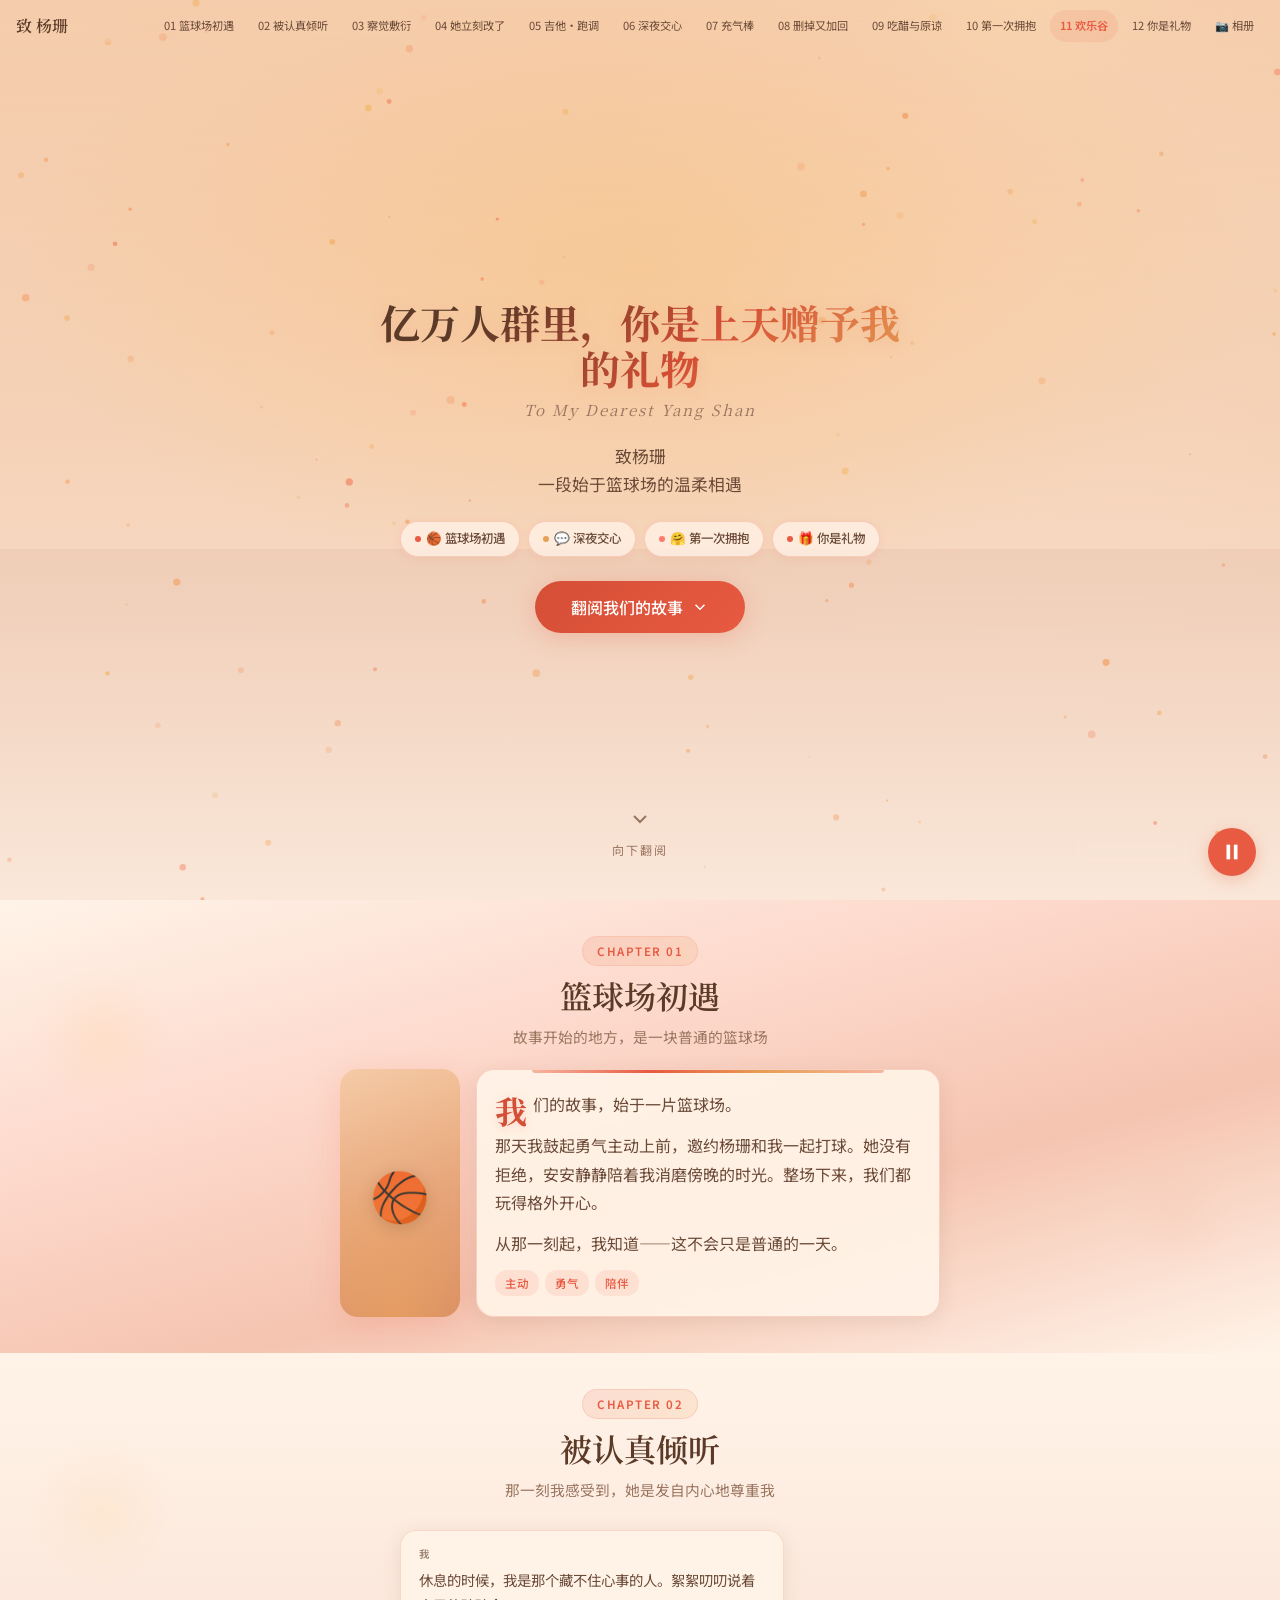
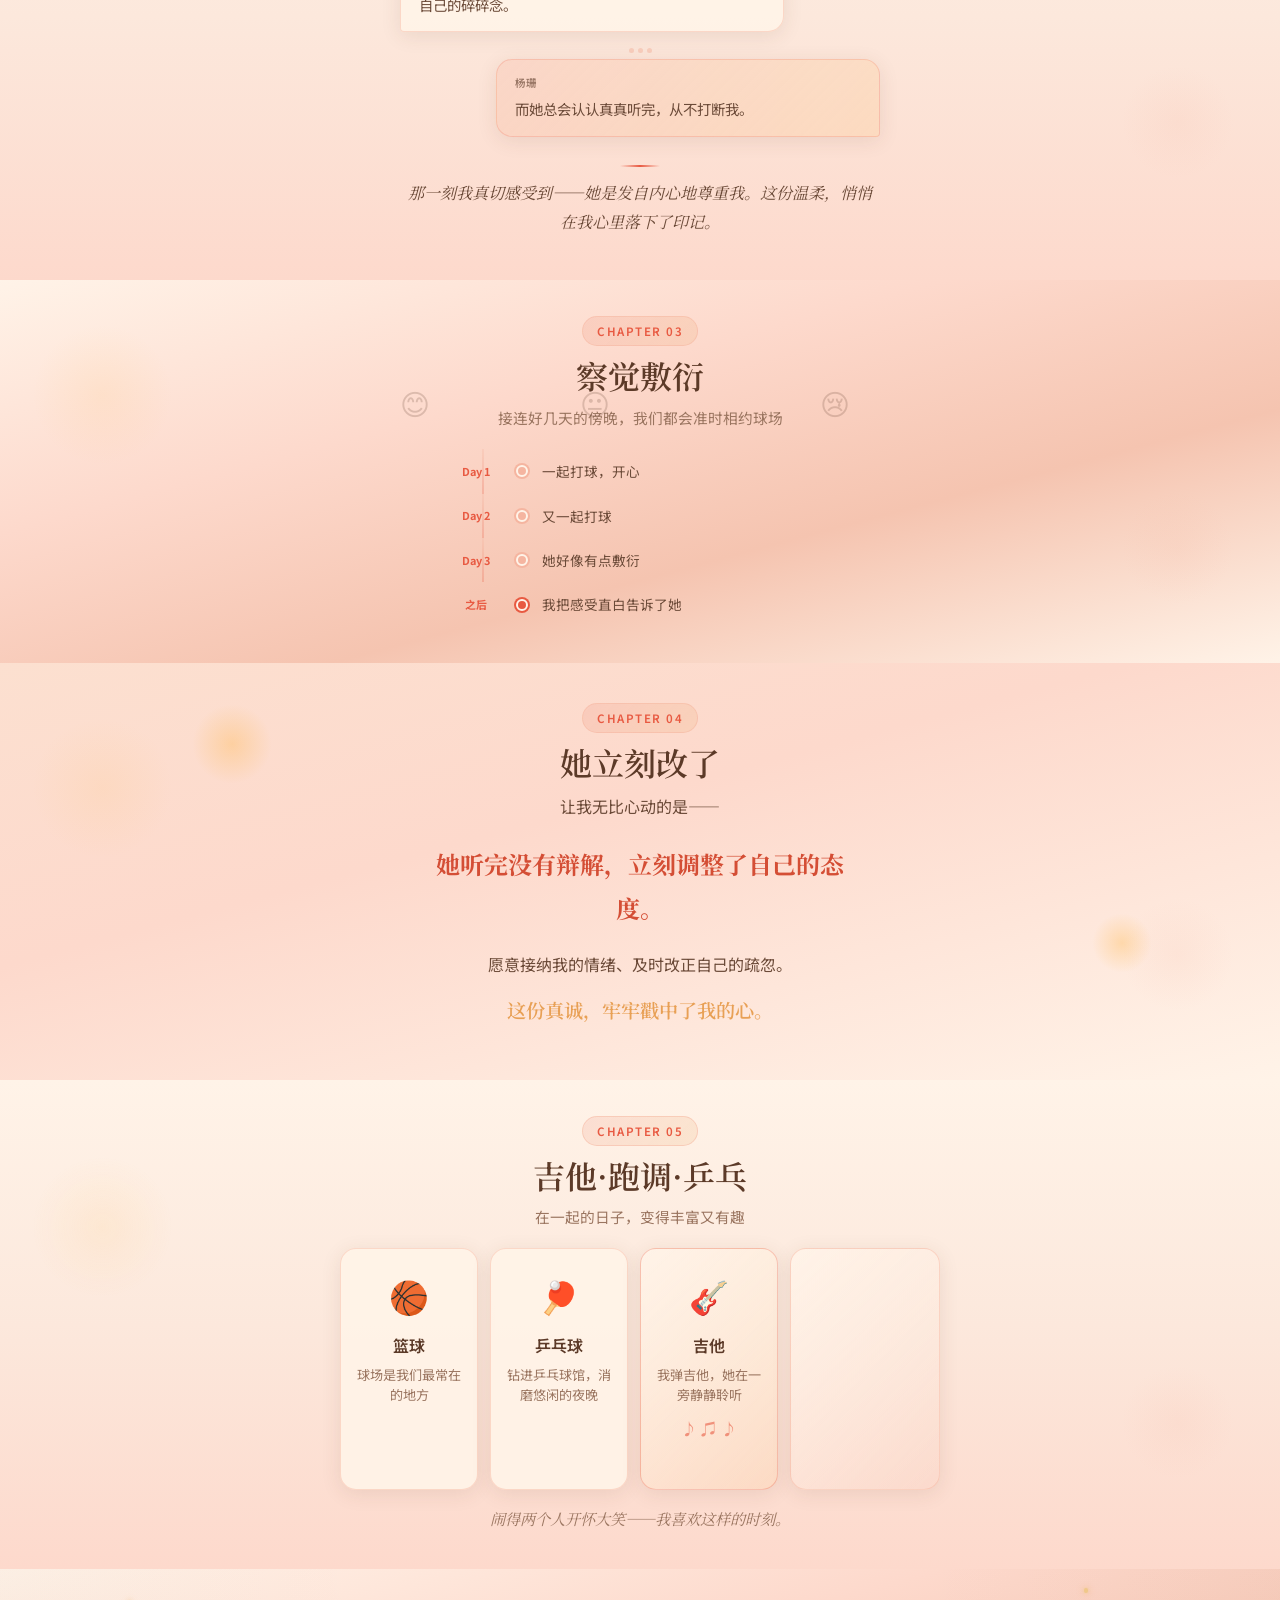
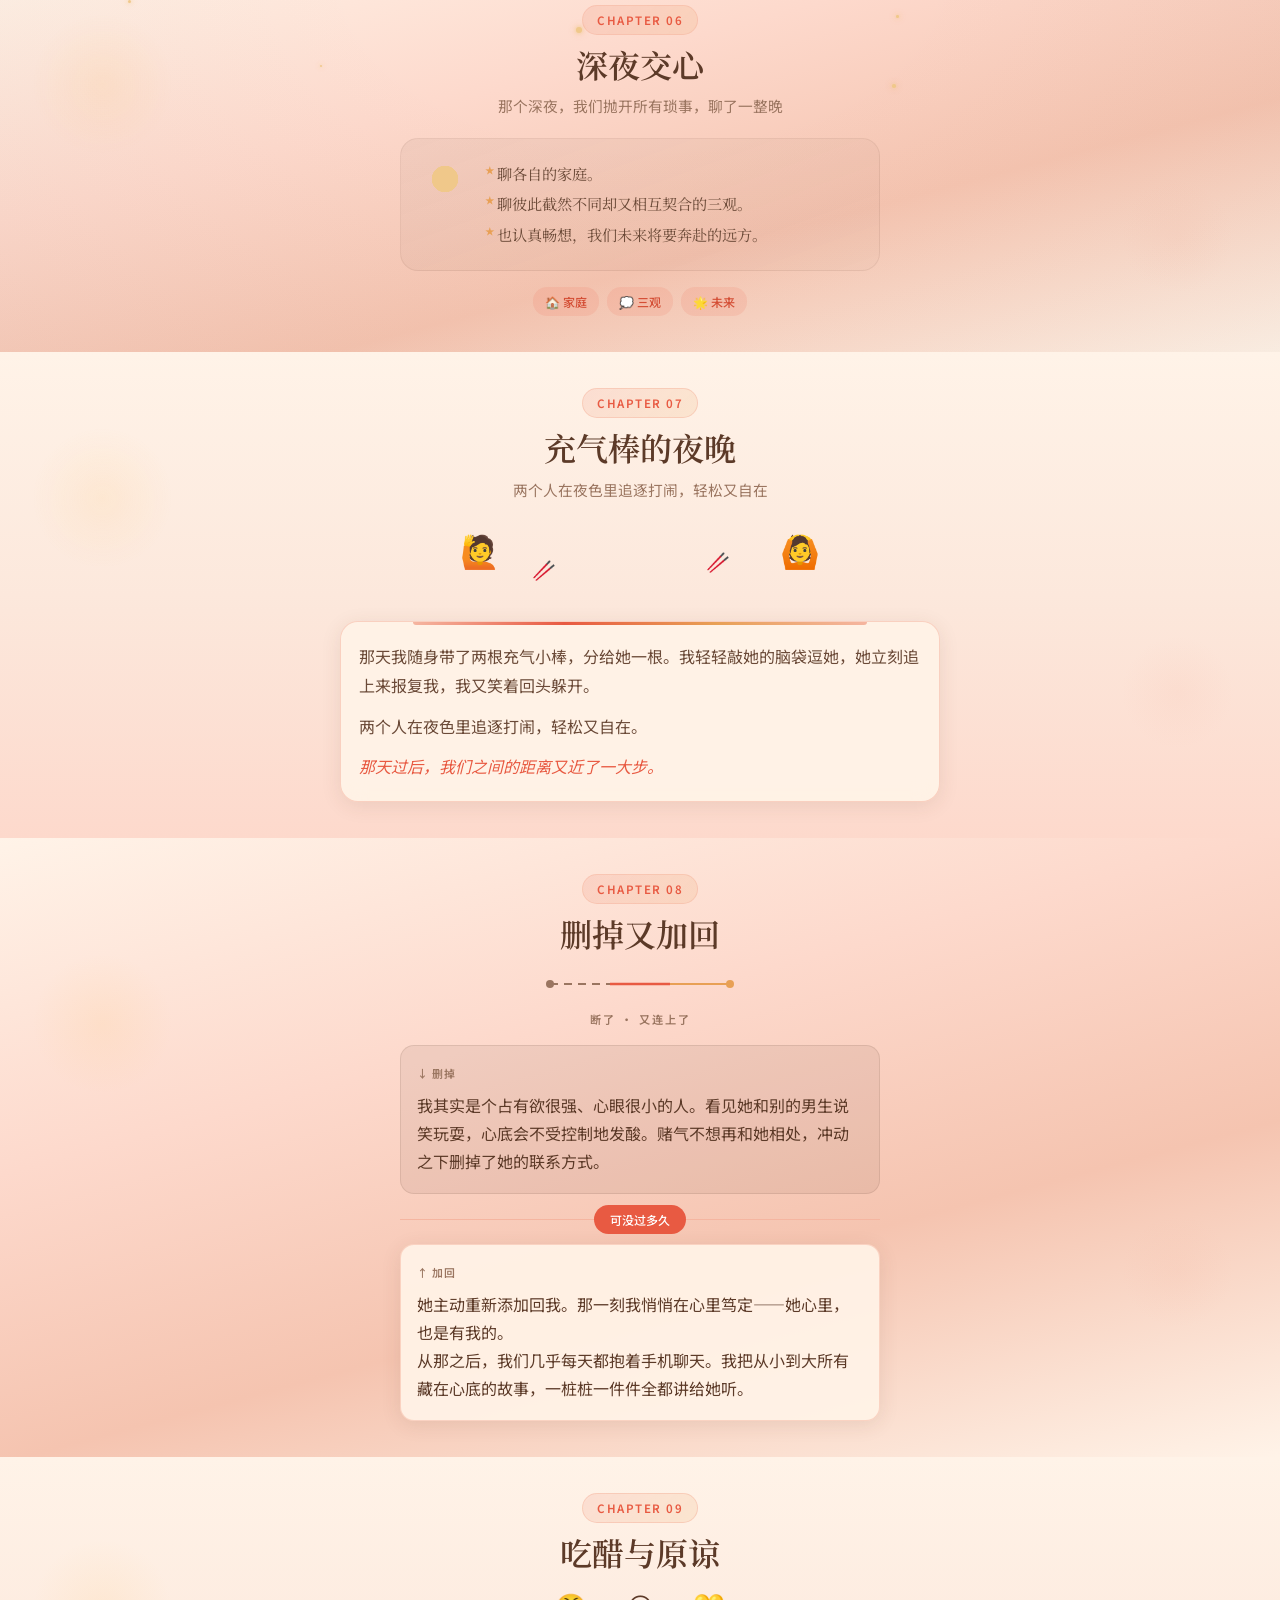
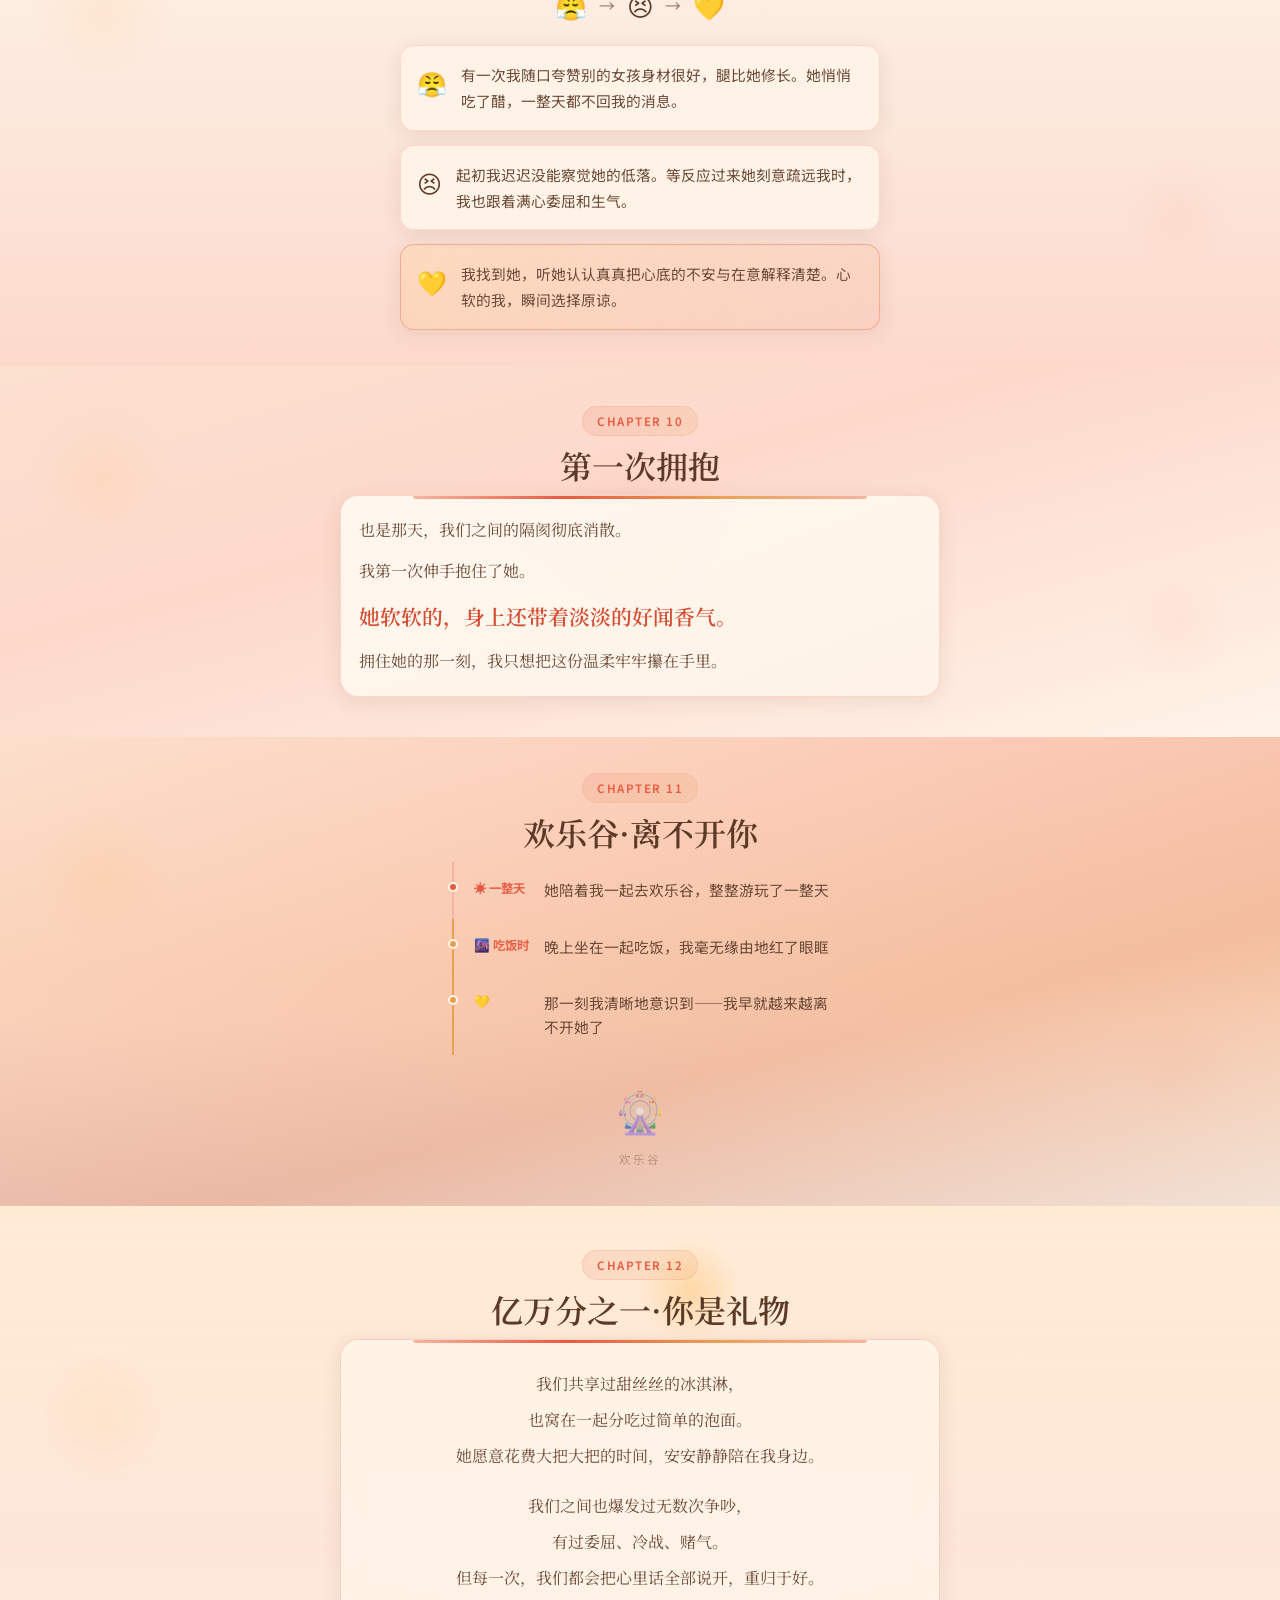
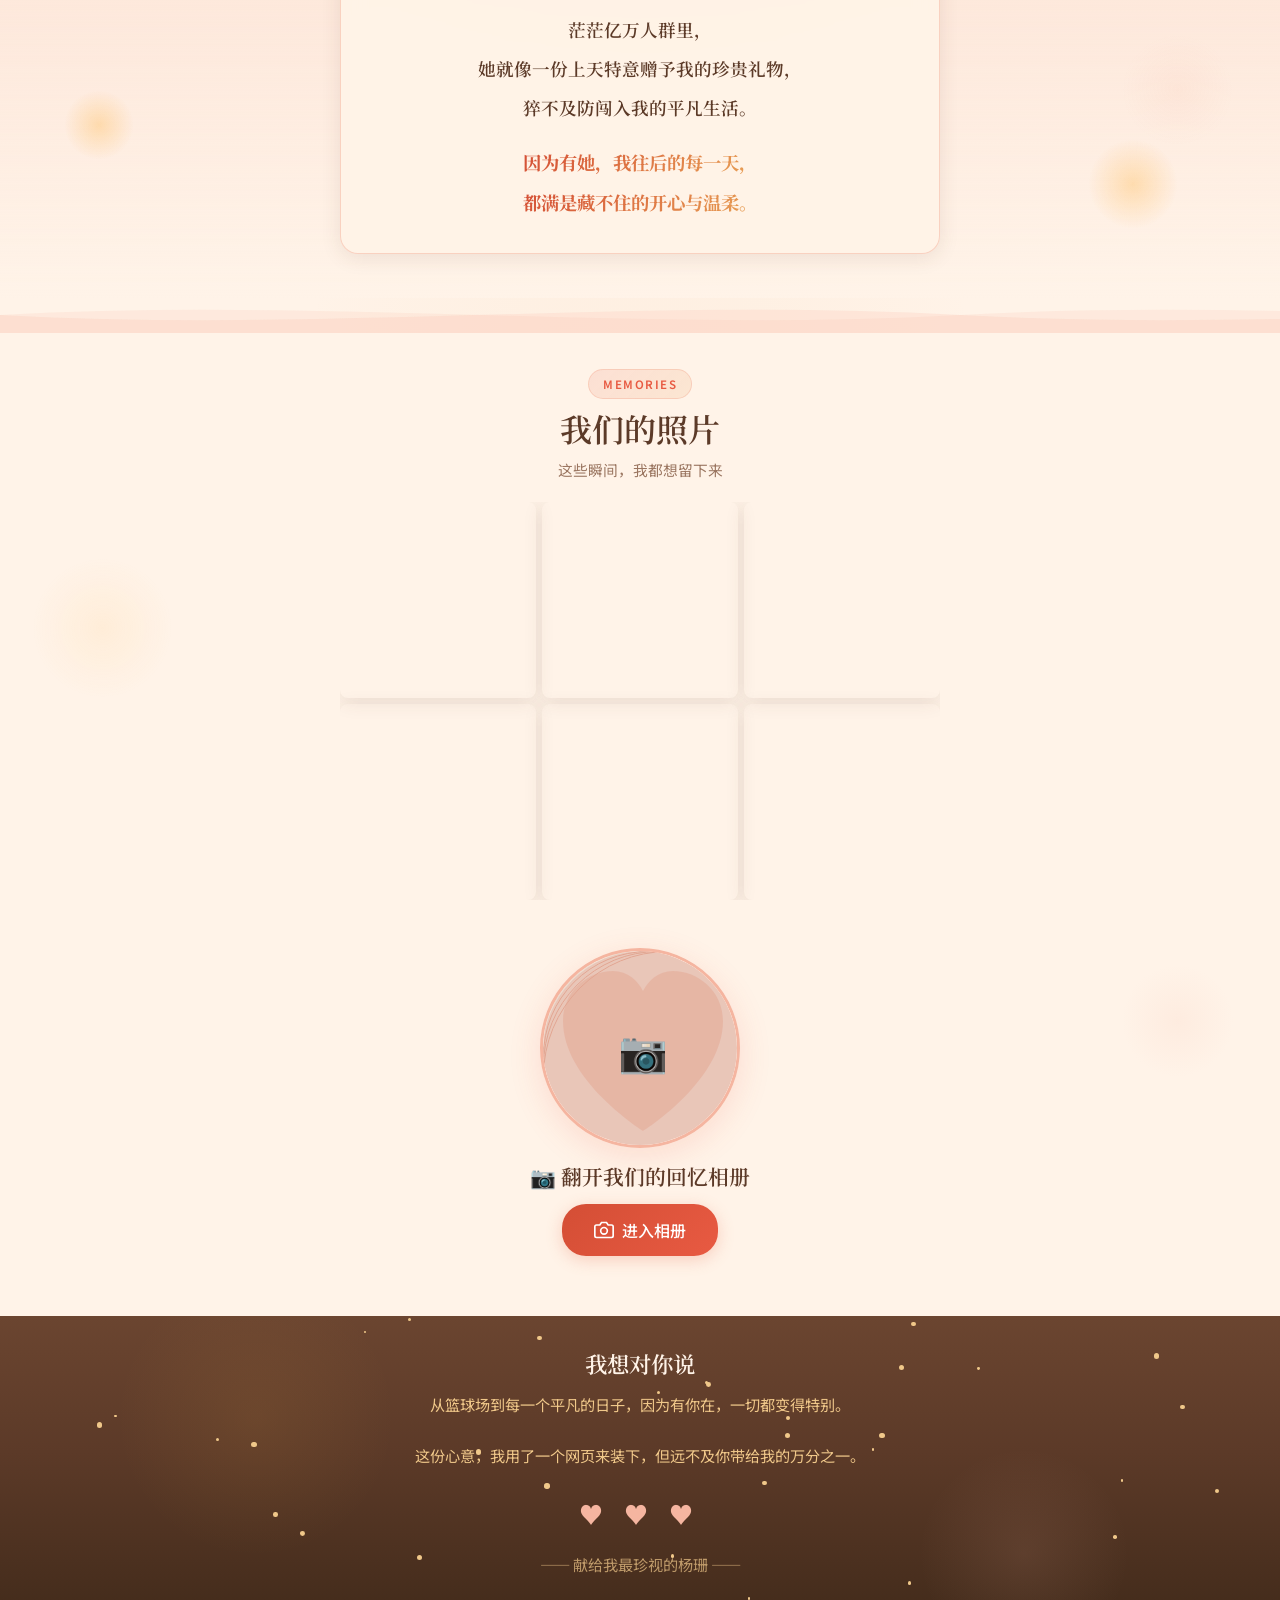
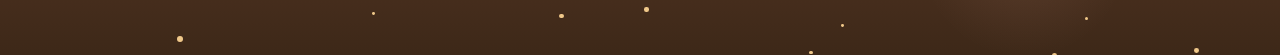
==== commit f91fd307: "回退CSS/JS合并压缩，保留CDN+懒加载+照片内嵌" ====
--- a/index.html
+++ b/index.html
@@ -10,7 +10,8 @@
   <link rel="preconnect" href="https://fonts.googleapis.com">
   <link rel="preconnect" href="https://fonts.gstatic.com" crossorigin>
   <link href="https://fonts.googleapis.com/css2?family=Noto+Sans+SC:wght@400;500;600&family=Noto+Serif+SC:wght@400;600;700&display=swap" rel="stylesheet" media="print" onload="this.media='all'">
-  <link rel="stylesheet" href="assets/css/bundle.css">
+  <link rel="stylesheet" href="assets/css/style.css">
+  <link rel="stylesheet" href="assets/css/enhanced.css">
   <link rel="icon" href="data:image/svg+xml,<svg xmlns='http://www.w3.org/2000/svg' viewBox='0 0 24 24' fill='%23E85A42'><path d='M12 21.35l-1.45-1.32C5.4 15.36 2 12.28 2 8.5 2 5.42 4.42 3 7.5 3c1.74 0 3.41.81 4.5 2.09C13.09 3.81 14.76 3 16.5 3 19.58 3 22 5.42 22 8.5c0 3.78-3.4 6.86-8.55 11.54L12 21.35z'/></svg>">
 </head>
 <body>
@@ -500,6 +501,9 @@
   </div>
 
   <script>var PHOTOS_DATA=[{"id":1,"file":"assets/images/photos/photo_01.jpg","fallback":"assets/images/photos/photo_01.jpg","title":"和小杨的第一张图书馆合照","description":"和你一起在图书馆度过的美好时光。","category":"activity","thumb":"assets/images/thumbs/photo_01.jpg"},{"id":2,"file":"assets/images/photos/photo_02.jpg","fallback":"assets/images/photos/photo_02.jpg","title":"第一次和小杨同学一起唱歌","description":"投诉小杨老是跑调","category":"activity","thumb":"assets/images/thumbs/photo_02.jpg"},{"id":3,"file":"assets/images/photos/photo_03.jpg","fallback":"assets/images/photos/photo_03.jpg","title":"欢乐谷的回忆","description":"差点被吓尿的尴尬时刻。","category":"activity","thumb":"assets/images/thumbs/photo_03.jpg"},{"id":4,"file":"assets/images/photos/photo_04.jpg","fallback":"assets/images/photos/photo_04.jpg","title":"长江大桥的回忆","description":"和你一起漫步大桥的美好时光。","category":"activity","thumb":"assets/images/thumbs/photo_04.jpg"},{"id":5,"file":"assets/images/photos/photo_05.jpg","fallback":"assets/images/photos/photo_05.jpg","title":"欢乐谷的回忆","description":"差点被吓尿的尴尬时刻。","category":"activity","thumb":"assets/images/thumbs/photo_05.jpg"},{"id":6,"file":"assets/images/photos/photo_06.jpg","fallback":"assets/images/photos/photo_06.jpg","title":"我们的日常","description":"那些平平淡淡却最珍贵的每一天。","category":"daily","thumb":"assets/images/thumbs/photo_06.jpg"},{"id":7,"file":"assets/images/photos/photo_07.jpg","fallback":"assets/images/photos/photo_07.jpg","title":"湖工大的校园","description":"那些平平淡淡却最珍贵的每一天。","category":"campus","thumb":"assets/images/thumbs/photo_07.jpg"},{"id":8,"file":"assets/images/photos/photo_08.jpg","fallback":"assets/images/photos/photo_08.jpg","title":"我们的日常","description":"那些平平淡淡却最珍贵的每一天。","category":"daily","thumb":"assets/images/thumbs/photo_08.jpg"},{"id":9,"file":"assets/images/photos/photo_09.jpg","fallback":"assets/images/photos/photo_09.jpg","title":"湖工大的校园","description":"那些平平淡淡却最珍贵的每一天。","category":"campus","thumb":"assets/images/thumbs/photo_09.jpg"},{"id":10,"file":"assets/images/photos/photo_10.jpg","fallback":"assets/images/photos/photo_10.jpg","title":"欢乐谷的回忆","description":"差点被吓尿的尴尬时刻。","category":"activity","thumb":"assets/images/thumbs/photo_10.jpg"},{"id":11,"file":"assets/images/photos/photo_11.jpg","fallback":"assets/images/photos/photo_11.jpg","title":"湖工大的校园","description":"那些平平淡淡却最珍贵的每一天。","category":"campus","thumb":"assets/images/thumbs/photo_11.jpg"},{"id":12,"file":"assets/images/photos/photo_12.jpg","fallback":"assets/images/photos/photo_12.jpg","title":"湖工大的校园","description":"那些平平淡淡却最珍贵的每一天。","category":"campus","thumb":"assets/images/thumbs/photo_12.jpg"},{"id":13,"file":"assets/images/photos/photo_13.jpg","fallback":"assets/images/photos/photo_13.jpg","title":"我们的日常","description":"那些平平淡淡却最珍贵的每一天。","category":"daily","thumb":"assets/images/thumbs/photo_13.jpg"},{"id":14,"file":"assets/images/photos/photo_14.jpg","fallback":"assets/images/photos/photo_14.jpg","title":"偷拍小杨二哈一样的眼神","description":"那些平平淡淡却最珍贵的每一天。","category":"daily","thumb":"assets/images/thumbs/photo_14.jpg"},{"id":15,"file":"assets/images/photos/photo_15.jpg","fallback":"assets/images/photos/photo_15.jpg","title":"湖工大的校园","description":"那些平平淡淡却最珍贵的每一天。","category":"campus","thumb":"assets/images/thumbs/photo_15.jpg"},{"id":16,"file":"assets/images/photos/photo_16.jpg","fallback":"assets/images/photos/photo_16.jpg","title":"我的高中","description":"那些平平淡淡却最珍贵的每一天。","category":"campus","thumb":"assets/images/thumbs/photo_16.jpg"},{"id":17,"file":"assets/images/photos/photo_17.jpg","fallback":"assets/images/photos/photo_17.jpg","title":"在一起的时光","description":"和你在一起的每个瞬间都闪闪发光。","category":"daily","thumb":"assets/images/thumbs/photo_17.jpg"},{"id":18,"file":"assets/images/photos/photo_18.jpg","fallback":"assets/images/photos/photo_18.jpg","title":"在一起的时光","description":"和你在一起的每个瞬间都闪闪发光。","category":"daily","thumb":"assets/images/thumbs/photo_18.jpg"},{"id":19,"file":"assets/images/photos/photo_19.jpg","fallback":"assets/images/photos/photo_19.jpg","title":"湖工大的校园","description":"那些平平淡淡却最珍贵的每一天。","category":"campus","thumb":"assets/images/thumbs/photo_19.jpg"},{"id":20,"file":"assets/images/photos/photo_20.jpg","fallback":"assets/images/photos/photo_20.jpg","title":"第一次和小杨同学一起唱歌","description":"和你在一起的每个瞬间都闪闪发光。","category":"activity","thumb":"assets/images/thumbs/photo_20.jpg"},{"id":21,"file":"assets/images/photos/photo_21.jpg","fallback":"assets/images/photos/photo_21.jpg","title":"湖工大的校园","description":"那些平平淡淡却最珍贵的每一天。","category":"campus","thumb":"assets/images/thumbs/photo_21.jpg"},{"id":22,"file":"assets/images/photos/photo_22.jpg","fallback":"assets/images/photos/photo_22.jpg","title":"在一起的时光","description":"和你在一起的每个瞬间都闪闪发光。","category":"daily","thumb":"assets/images/thumbs/photo_22.jpg"},{"id":23,"file":"assets/images/photos/photo_23.jpg","fallback":"assets/images/photos/photo_23.jpg","title":"湖工大的校园","description":"那些平平淡淡却最珍贵的每一天。","category":"campus","thumb":"assets/images/thumbs/photo_23.jpg"},{"id":24,"file":"assets/images/photos/photo_24.jpg","fallback":"assets/images/photos/photo_24.jpg","title":"在一起的时光","description":"和你在一起的每个瞬间都闪闪发光。","category":"daily","thumb":"assets/images/thumbs/photo_24.jpg"},{"id":25,"file":"assets/images/photos/photo_25.jpg","fallback":"assets/images/photos/photo_25.jpg","title":"小杨同学的眼神好睿智","description":"和你在一起的每个瞬间都闪闪发光。","category":"daily","thumb":"assets/images/thumbs/photo_25.jpg"},{"id":26,"file":"assets/images/photos/photo_26.jpg","fallback":"assets/images/photos/photo_26.jpg","title":"湖工大的校园","description":"那些平平淡淡却最珍贵的每一天。","category":"campus","thumb":"assets/images/thumbs/photo_26.jpg"},{"id":27,"file":"assets/images/photos/photo_27.jpg","fallback":"assets/images/photos/photo_27.jpg","title":"偷拍小杨打乒乓球","description":"这些回忆我都好好收藏着。","category":"activity","thumb":"assets/images/thumbs/photo_27.jpg"},{"id":28,"file":"assets/images/photos/photo_28.jpg","fallback":"assets/images/photos/photo_28.jpg","title":"湖工大的校园","description":"那些平平淡淡却最珍贵的每一天。","category":"campus","thumb":"assets/images/thumbs/photo_28.jpg"},{"id":29,"file":"assets/images/photos/photo_29.jpg","fallback":"assets/images/photos/photo_29.jpg","title":"你说小杨心里在想啥呢","description":"这些回忆我都好好收藏着。","category":"daily","thumb":"assets/images/thumbs/photo_29.jpg"},{"id":30,"file":"assets/images/photos/photo_30.jpg","fallback":"assets/images/photos/photo_30.jpg","title":"湖工大的校园","description":"那些平平淡淡却最珍贵的每一天。","category":"campus","thumb":"assets/images/thumbs/photo_30.jpg"},{"id":31,"file":"assets/images/photos/photo_31.jpg","fallback":"assets/images/photos/photo_31.jpg","title":"小杨在那装高冷呢","description":"这些回忆我都好好收藏着。","category":"daily","thumb":"assets/images/thumbs/photo_31.jpg"},{"id":32,"file":"assets/images/photos/photo_32.jpg","fallback":"assets/images/photos/photo_32.jpg","title":"珍贵的回忆","description":"这些回忆我都好好收藏着。","category":"daily","thumb":"assets/images/thumbs/photo_32.jpg"},{"id":33,"file":"assets/images/photos/photo_33.jpg","fallback":"assets/images/photos/photo_33.jpg","title":"笑的好可爱","description":"这些回忆我都好好收藏着。","category":"daily","thumb":"assets/images/thumbs/photo_33.jpg"},{"id":34,"file":"assets/images/photos/photo_34.jpg","fallback":"assets/images/photos/photo_34.jpg","title":"俯视小短腿的小杨","description":"这些回忆我都好好收藏着。","category":"daily","thumb":"assets/images/thumbs/photo_34.jpg"},{"id":35,"file":"assets/images/photos/photo_35.jpg","fallback":"assets/images/photos/photo_35.jpg","title":"美丽的湖工大","description":"这些回忆我都好好收藏着。","category":"campus","thumb":"assets/images/thumbs/photo_35.jpg"},{"id":36,"file":"assets/images/photos/photo_36.jpg","fallback":"assets/images/photos/photo_36.jpg","title":"珍贵的回忆","description":"这些回忆我都好好收藏着。","category":"daily","thumb":"assets/images/thumbs/photo_36.jpg"},{"id":37,"file":"assets/images/photos/photo_37.jpg","fallback":"assets/images/photos/photo_37.jpg","title":"偷拍小杨图书馆睡觉","description":"这些回忆我都好好收藏着。","category":"activity","thumb":"assets/images/thumbs/photo_37.jpg"},{"id":38,"file":"assets/images/photos/photo_38.jpg","fallback":"assets/images/photos/photo_38.jpg","title":"好看的叶子","description":"这些回忆我都好好收藏着。","category":"campus","thumb":"assets/images/thumbs/photo_38.jpg"},{"id":39,"file":"assets/images/photos/photo_39.jpg","fallback":"assets/images/photos/photo_39.jpg","title":"美丽的校园","description":"这些回忆我都好好收藏着。","category":"campus","thumb":"assets/images/thumbs/photo_39.jpg"},{"id":40,"file":"assets/images/photos/photo_40.jpg","fallback":"assets/images/photos/photo_40.jpg","title":"珍贵的回忆","description":"这些回忆我都好好收藏着。","category":"daily","thumb":"assets/images/thumbs/photo_40.jpg"},{"id":41,"file":"assets/images/photos/photo_41.jpg","fallback":"assets/images/photos/photo_41.jpg","title":"小美女的私人独家照片","description":"这些回忆我都好好收藏着。","category":"daily","thumb":"assets/images/thumbs/photo_41.jpg"},{"id":42,"file":"assets/images/photos/photo_42.jpg","fallback":"assets/images/photos/photo_42.jpg","title":"湖工大的校园","description":"那些平平淡淡却最珍贵的每一天。","category":"campus","thumb":"assets/images/thumbs/photo_42.jpg"},{"id":43,"file":"assets/images/photos/photo_43.jpg","fallback":"assets/images/photos/photo_43.jpg","title":"湖工大的校园","description":"那些平平淡淡却最珍贵的每一天。","category":"campus","thumb":"assets/images/thumbs/photo_43.jpg"}];</script>
-  <script src="assets/js/bundle.js"></script>
+  <script src="assets/js/music.js"></script>
+  <script src="assets/js/main.js"></script>
+  <script src="assets/js/enhanced.js"></script>
+  <script src="assets/js/gallery.js"></script>
 </body>
 </html>
--- a/assets/css/style.css
+++ b/assets/css/style.css
@@ -0,0 +1,1286 @@
+﻿:root {
+  --orange-warm: #E85A42;
+  --orange-light: #F07858;
+  --pink-light: #F5B5A0;
+  --pink-mist: #FDD9CC;
+  --cream: #FFF3E8;
+  --cream-dark: #F5E4D4;
+  --brown-dark: #5C3A28;
+  --brown-mid: #6B4A38;
+  --brown-light: #9A7560;
+  --gold: #E8A055;
+  --gold-light: #F0C88A;
+  --rose: #FF7B6B;
+  --amber: #FFB84D;
+  --coral-deep: #D44E35;
+  --overlay: rgba(92, 58, 40, 0.65);
+  --overlay-light: rgba(92, 58, 40, 0.12);
+  --card-bg: rgba(255, 243, 232, 0.92);
+  --shadow-soft: 0 4px 20px rgba(92, 58, 40, 0.1);
+  --shadow-medium: 0 8px 32px rgba(232, 90, 66, 0.15);
+  --shadow-glow: 0 4px 24px rgba(232, 90, 66, 0.25);
+  --gradient-warm: linear-gradient(165deg, #FFF3E8 0%, #FDD9CC 35%, #F5C4B0 65%, #FFF3E8 100%);
+  --gradient-hero: linear-gradient(135deg, #E85A42 0%, #E8A055 45%, #F5B5A0 100%);
+  --gradient-section-alt: linear-gradient(180deg, #FFF3E8 0%, #FCE8DC 50%, #FDD9CC 100%);
+  --safe-top: env(safe-area-inset-top, 0px);
+  --safe-bottom: env(safe-area-inset-bottom, 0px);
+  --font-title: "Noto Serif SC", Georgia, "Times New Roman", serif;
+  --font-body: "Noto Sans SC", -apple-system, BlinkMacSystemFont, "Segoe UI", system-ui, sans-serif;
+}
+*, *::before, *::after { margin: 0; padding: 0; box-sizing: border-box; }
+html { scroll-behavior: smooth; -webkit-tap-highlight-color: transparent; }
+body {
+  font-family: var(--font-body);
+  background: var(--cream);
+  background-image:
+    radial-gradient(ellipse 80% 50% at 20% 0%, rgba(255, 184, 77, 0.18) 0%, transparent 60%),
+    radial-gradient(ellipse 60% 40% at 85% 10%, rgba(245, 181, 160, 0.22) 0%, transparent 55%),
+    radial-gradient(ellipse 70% 50% at 50% 100%, rgba(232, 160, 85, 0.12) 0%, transparent 50%);
+  color: var(--brown-dark);
+  line-height: 1.75; overflow-x: hidden; -webkit-font-smoothing: antialiased;
+  -moz-osx-font-smoothing: grayscale; padding-top: var(--safe-top); padding-bottom: var(--safe-bottom);
+}
+img { max-width: 100%; height: auto; display: block; }
+a { text-decoration: none; color: inherit; }
+button { border: none; background: none; cursor: pointer; font-family: inherit; -webkit-tap-highlight-color: transparent; }
+
+.scroll-progress {
+  position: fixed; top: 0; left: 0; width: 0; height: 3px;
+  background: var(--gradient-hero); z-index: 9999; transition: width 0.1s linear;
+}
+
+.section {
+  display: flex; flex-direction: column;
+  align-items: center; justify-content: center; padding: 48px 20px; position: relative; overflow: hidden;
+}
+.section-inner { max-width: 520px; width: 100%; margin: 0 auto; position: relative; z-index: 2; }
+.section-title {
+  font-family: var(--font-title); font-size: 1.85rem; font-weight: 600; line-height: 1.3;
+  color: var(--brown-dark); margin-bottom: 10px; text-align: center;
+}
+.section-subtitle {
+  font-size: 0.95rem; color: var(--brown-light); text-align: center; margin-bottom: 14px; line-height: 1.55;
+}
+.reveal { opacity: 0; transform: translateY(40px); transition: opacity 0.8s ease-out, transform 0.8s ease-out; }
+.reveal.visible { opacity: 1; transform: translateY(0); }
+.reveal-delay-1 { transition-delay: 0.1s; }
+.reveal-delay-2 { transition-delay: 0.2s; }
+.reveal-delay-3 { transition-delay: 0.3s; }
+.reveal-delay-4 { transition-delay: 0.4s; }
+.reveal-delay-5 { transition-delay: 0.5s; }
+
+.hero {
+  min-height: 100vh; min-height: 100dvh; display: flex; flex-direction: column;
+  align-items: center; justify-content: center; position: relative;
+  background: var(--cream); overflow: hidden;
+  padding: calc(56px + var(--safe-top)) 24px 24px;
+}
+.hero-bg-canvas { position: absolute; top: 0; left: 0; width: 100%; height: 100%; z-index: 0; }
+.hero-basketball-bg { position: absolute; top: 0; left: 0; width: 100%; height: 100%; z-index: 0; overflow: hidden; }
+.hero-basketball-bg svg { width: 100%; height: 100%; object-fit: cover; }
+.hero-overlay {
+  position: absolute; top: 0; left: 0; width: 100%; height: 100%;
+  background:
+    radial-gradient(ellipse 70% 50% at 50% 30%, rgba(255, 184, 77, 0.25) 0%, transparent 70%),
+    linear-gradient(180deg, rgba(255,243,232,0.15) 0%, rgba(255,243,232,0.45) 45%, rgba(255,243,232,0.88) 100%);
+  z-index: 1;
+}
+.hero-content { position: relative; z-index: 2; text-align: center; max-width: 520px; width: 100%; }
+.hero-title {
+  font-family: var(--font-title); font-size: 2.5rem; font-weight: 700; line-height: 1.15;
+  background: linear-gradient(135deg, var(--brown-dark) 20%, var(--coral-deep) 60%, var(--gold) 100%);
+  -webkit-background-clip: text; -webkit-text-fill-color: transparent; background-clip: text;
+  margin-bottom: 6px;
+  opacity: 0; animation: heroFadeIn 1s ease-out 0.5s forwards;
+  filter: drop-shadow(0 2px 8px rgba(232, 90, 66, 0.15));
+}
+.hero-title-en {
+  font-family: var(--font-title); font-size: 0.95rem; font-weight: 400; color: var(--brown-light);
+  font-style: italic; letter-spacing: 2px; margin-bottom: 18px;
+  opacity: 0; animation: heroFadeIn 1s ease-out 0.8s forwards;
+}
+.hero-subtitle {
+  font-size: 1.05rem; color: var(--brown-mid); line-height: 1.7; margin-bottom: 22px;
+  opacity: 0; animation: heroFadeIn 1s ease-out 1.1s forwards;
+}
+.hero-chips {
+  display: flex; flex-wrap: wrap; justify-content: center; gap: 8px;
+  margin-bottom: 24px;
+  opacity: 0; animation: heroFadeIn 1s ease-out 1.25s forwards;
+}
+.hero-chip {
+  display: inline-flex; align-items: center; gap: 5px;
+  padding: 6px 14px; border-radius: 20px;
+  background: rgba(255, 243, 232, 0.75); backdrop-filter: blur(8px);
+  border: 1px solid rgba(245, 181, 160, 0.6);
+  font-size: 0.78rem; color: var(--brown-mid); font-weight: 500;
+  box-shadow: 0 2px 10px rgba(232, 90, 66, 0.08);
+  transition: transform 0.25s ease, box-shadow 0.25s ease;
+}
+.hero-chip .chip-dot {
+  width: 6px; height: 6px; border-radius: 50%;
+  background: var(--orange-warm);
+  animation: chipPulse 2s ease-in-out infinite;
+}
+.hero-chip:nth-child(2) .chip-dot { background: var(--gold); animation-delay: 0.4s; }
+.hero-chip:nth-child(3) .chip-dot { background: var(--rose); animation-delay: 0.8s; }
+@keyframes chipPulse {
+  0%, 100% { opacity: 0.5; transform: scale(0.85); }
+  50% { opacity: 1; transform: scale(1.15); }
+}
+.hero-btn {
+  display: inline-flex; align-items: center; gap: 8px; padding: 14px 36px;
+  background: linear-gradient(135deg, var(--coral-deep), var(--orange-warm), var(--gold));
+  background-size: 200% 200%;
+  color: #fff; border-radius: 28px; font-size: 1rem; font-weight: 500;
+  transition: all 0.35s ease; box-shadow: var(--shadow-glow);
+  animation: heroFadeIn 1s ease-out 1.4s forwards, btnGradient 4s ease infinite;
+  opacity: 0; position: relative; overflow: hidden;
+}
+@keyframes btnGradient {
+  0%, 100% { background-position: 0% 50%; }
+  50% { background-position: 100% 50%; }
+}
+.hero-btn::after {
+  content: ""; position: absolute; inset: 0;
+  background: linear-gradient(90deg, transparent, rgba(255,255,255,0.2), transparent);
+  transform: translateX(-100%);
+  animation: btnShine 3s ease-in-out infinite;
+}
+@keyframes btnShine {
+  0%, 70%, 100% { transform: translateX(-100%); }
+  85% { transform: translateX(100%); }
+}
+.hero-btn:active { transform: scale(0.95); box-shadow: 0 2px 8px rgba(232,90,66,0.2); }
+@media (hover: hover) {
+  .hero-btn:hover { transform: translateY(-2px); box-shadow: 0 8px 28px rgba(232,90,66,0.35); }
+  .hero-chip:hover { transform: translateY(-2px); box-shadow: 0 4px 14px rgba(232,90,66,0.15); }
+}
+.hero-btn .icon { width: 18px; height: 18px; animation: bounceArrow 2s ease-in-out infinite; }
+
+.scroll-indicator {
+  position: absolute; bottom: 40px; left: 50%; transform: translateX(-50%);
+  z-index: 2; display: flex; flex-direction: column; align-items: center; gap: 8px;
+  opacity: 0; animation: heroFadeIn 1s ease-out 1.8s forwards;
+}
+.scroll-indicator .icon { width: 24px; height: 24px; color: var(--brown-light); animation: bounceArrow 2s ease-in-out infinite; }
+.scroll-indicator span { font-size: 0.75rem; color: var(--brown-light); letter-spacing: 2px; }
+
+@keyframes heroFadeIn { to { opacity: 1; } }
+@keyframes bounceArrow { 0%,100% { transform: translateY(0); } 50% { transform: translateY(6px); } }
+.content-section {
+  background: var(--gradient-warm); padding: 32px 16px; position: relative; overflow: hidden;
+}
+.content-section:nth-child(odd) { background: var(--gradient-section-alt); }
+.content-section::before {
+  content: ""; position: absolute; inset: 0; pointer-events: none; z-index: 0;
+  background:
+    radial-gradient(circle 120px at 10% 20%, rgba(255,184,77,0.12) 0%, transparent 70%),
+    radial-gradient(circle 100px at 90% 80%, rgba(245,181,160,0.15) 0%, transparent 70%);
+}
+.content-card {
+  background: var(--card-bg); backdrop-filter: blur(12px); -webkit-backdrop-filter: blur(12px);
+  border-radius: 18px; padding: 20px 18px; box-shadow: var(--shadow-soft);
+  border: 1px solid rgba(245, 181, 160, 0.55);
+  max-width: 520px; margin: 0 auto; position: relative;
+}
+.content-card::before {
+  content: ""; position: absolute; top: 0; left: 12%; right: 12%; height: 3px;
+  border-radius: 0 0 4px 4px;
+  background: linear-gradient(90deg, var(--pink-light), var(--orange-warm), var(--gold), var(--pink-light));
+}
+.content-card .label-icon { width: 32px; height: 32px; color: var(--orange-warm); margin-bottom: 12px; }
+.content-card h2 { font-family: var(--font-title); font-size: 1.5rem; font-weight: 600; color: var(--brown-dark); margin-bottom: 16px; }
+.content-card p { font-size: 1rem; color: var(--brown-mid); line-height: 1.8; margin-bottom: 12px; }
+.content-card p:last-child { margin-bottom: 0; }
+
+.section-divider { display: flex; align-items: center; gap: 12px; width: 100%; max-width: 200px; margin: 0 auto 16px; }
+.section-divider::before, .section-divider::after { content: ""; flex: 1; height: 1px; background: var(--pink-light); }
+.section-divider .icon { width: 20px; height: 20px; color: var(--orange-warm); flex-shrink: 0; }
+
+.decorative-quote {
+  font-family: var(--font-title); font-size: 1.1rem; color: var(--brown-light);
+  font-style: italic; text-align: center; padding: 16px 0; position: relative;
+}
+.decorative-quote::before {
+  content: "\201C"; font-size: 3rem; color: var(--pink-light);
+  position: absolute; top: -12px; left: 50%; transform: translateX(-50%); font-family: var(--font-title);
+}
+
+.cards-grid { display: flex; flex-direction: column; gap: 12px; max-width: 520px; margin: 0 auto; }
+.memory-card {
+  background: var(--card-bg); backdrop-filter: blur(8px); -webkit-backdrop-filter: blur(8px);
+  border-radius: 16px; padding: 16px 14px; box-shadow: var(--shadow-soft);
+  border: 1px solid rgba(245,181,160,0.5); display: flex; align-items: flex-start; gap: 12px;
+  transition: transform 0.35s ease, box-shadow 0.35s ease;
+  position: relative; overflow: hidden;
+}
+.memory-card::after {
+  content: ""; position: absolute; top: 0; left: 0; width: 4px; height: 100%;
+  background: linear-gradient(180deg, var(--orange-warm), var(--gold));
+  border-radius: 4px 0 0 4px; opacity: 0.7;
+}
+.memory-card:active { transform: scale(0.98); }
+@media (hover: hover) {
+  .memory-card:hover {
+    transform: translateY(-3px);
+    box-shadow: var(--shadow-medium);
+  }
+}
+.memory-icon {
+  width: 44px; height: 44px;
+  background: linear-gradient(135deg, var(--pink-mist), rgba(255,184,77,0.25));
+  border-radius: 12px;
+  display: flex; align-items: center; justify-content: center; flex-shrink: 0;
+  box-shadow: inset 0 1px 0 rgba(255,255,255,0.5);
+}
+.memory-icon .icon { width: 24px; height: 24px; color: var(--orange-warm); }
+.memory-text h3 { font-size: 1.1rem; font-weight: 600; color: var(--brown-dark); margin-bottom: 4px; }
+.memory-text p { font-size: 0.9rem; color: var(--brown-light); line-height: 1.6; }
+.heart-section {
+  background: linear-gradient(180deg, rgba(245,181,160,0.35) 0%, rgba(255,184,77,0.12) 40%, var(--cream) 100%);
+  display: flex; flex-direction: column;
+  align-items: center; justify-content: center; padding: 32px 16px; position: relative; overflow: hidden;
+}
+.heart-section::before {
+  content: ""; position: absolute; inset: 0; pointer-events: none;
+  background: radial-gradient(ellipse 60% 40% at 50% 0%, rgba(255,123,107,0.1) 0%, transparent 70%);
+}
+.heart-section .content-card { background: rgba(255,248,240,0.7); border-color: var(--gold-light); text-align: center; }
+.heart-section .content-card p {
+  font-family: var(--font-title); font-size: 1.05rem; line-height: 2;
+  opacity: 0; transform: translateY(20px);
+  transition: opacity 0.8s ease-out, transform 0.8s ease-out;
+}
+.heart-section .content-card p.reveal-line { opacity: 1; transform: translateY(0); }
+
+.gallery-entry { display: flex; flex-direction: column; align-items: center; gap: 10px; padding: 24px 16px; text-align: center; cursor: pointer; }
+.gallery-entry-thumb {
+  width: 200px; height: 200px; border-radius: 50%; overflow: hidden;
+  box-shadow: var(--shadow-medium); border: 3px solid var(--pink-light);
+  transition: transform 0.4s ease, box-shadow 0.4s ease; position: relative;
+}
+.gallery-entry-thumb:active { transform: scale(0.95); }
+.gallery-entry-thumb::after {
+  content: ""; position: absolute; inset: 0; background: var(--overlay-light); border-radius: 50%;
+}
+.gallery-entry-thumb img { width: 100%; height: 100%; object-fit: cover; }
+.gallery-entry-text { font-family: var(--font-title); font-size: 1.3rem; color: var(--brown-dark); font-weight: 600; }
+.gallery-entry-sub { font-size: 0.9rem; color: var(--brown-light); }
+
+.gallery-btn {
+  display: inline-flex; align-items: center; gap: 8px; padding: 14px 32px;
+  background: var(--orange-warm); color: #fff; border-radius: 24px; font-size: 1rem; font-weight: 500;
+  transition: all 0.3s ease; box-shadow: 0 4px 16px rgba(232,122,93,0.3);
+}
+.gallery-btn:active { transform: scale(0.95); box-shadow: 0 2px 8px rgba(232,122,93,0.2); }
+.gallery-btn .icon { width: 20px; height: 20px; }
+.site-footer {
+  background: linear-gradient(180deg, #6B4530 0%, var(--brown-dark) 40%, #3D2818 100%);
+  color: var(--cream); text-align: center;
+  padding: 32px 16px 52px; position: relative; overflow: hidden;
+}
+.site-footer::before {
+  content: ""; position: absolute; inset: 0; pointer-events: none;
+  background:
+    radial-gradient(circle 200px at 20% 30%, rgba(255,184,77,0.08) 0%, transparent 70%),
+    radial-gradient(circle 150px at 80% 70%, rgba(245,181,160,0.1) 0%, transparent 70%);
+}
+.site-footer .section-title { color: var(--cream); font-size: 1.5rem; margin-bottom: 16px; }
+.site-footer p { font-size: 0.95rem; color: var(--gold-light); line-height: 1.8; margin-bottom: 24px; }
+.footer-hearts { font-size: 1.5rem; color: var(--pink-light); margin-bottom: 16px; letter-spacing: 8px; }
+.footer-date { font-size: 0.8rem; color: var(--brown-light); opacity: 0.7; }
+
+.back-top-btn {
+  position: absolute; top: -20px; left: 50%; transform: translateX(-50%);
+  width: 40px; height: 40px; background: var(--orange-warm); border-radius: 50%;
+  display: flex; align-items: center; justify-content: center;
+  box-shadow: 0 4px 16px rgba(232,122,93,0.3); transition: transform 0.3s ease;
+}
+.back-top-btn:active { transform: translateX(-50%) scale(0.9); }
+.back-top-btn .icon { width: 20px; height: 20px; color: #fff; transform: rotate(180deg); }
+
+.music-player { position: fixed; bottom: 24px; right: 24px; z-index: 1000; display: flex; align-items: center; gap: 12px; padding-bottom: var(--safe-bottom); }
+.music-btn {
+  width: 48px; height: 48px; border-radius: 50%; background: var(--orange-warm);
+  display: flex; align-items: center; justify-content: center;
+  box-shadow: 0 4px 16px rgba(232,122,93,0.35); transition: transform 0.3s ease, box-shadow 0.3s ease; position: relative;
+}
+.music-btn:active { transform: scale(0.9); }
+.music-btn .icon { width: 22px; height: 22px; color: #fff; }
+.music-btn.playing { animation: pulseGlow 2s ease-in-out infinite; }
+@keyframes pulseGlow { 0%,100% { box-shadow: 0 4px 16px rgba(232,122,93,0.35); } 50% { box-shadow: 0 4px 24px rgba(232,122,93,0.6); } }
+.music-label { background: rgba(255,248,240,0.9); backdrop-filter: blur(8px); padding: 6px 14px; border-radius: 12px; font-size: 0.75rem; color: var(--brown-mid); white-space: nowrap; box-shadow: var(--shadow-soft); border: 1px solid var(--pink-light); display: none; }
+.music-label.show { display: block; }
+.page-transition { position: fixed; inset: 0; z-index: 9998; background: var(--cream); pointer-events: none; opacity: 0; transition: opacity 0.5s ease; }
+.page-transition.active { opacity: 1; }
+
+.gallery-page { min-height: 100vh; min-height: 100dvh; background: var(--brown-dark); color: var(--cream); }
+.gallery-header { padding: 16px 20px; padding-top: calc(16px + var(--safe-top)); display: flex; align-items: center; gap: 12px; position: sticky; top: 0; z-index: 10; background: linear-gradient(180deg, rgba(74,55,40,0.95) 0%, transparent 100%); }
+.gallery-back-btn { display: flex; align-items: center; gap: 6px; color: var(--cream); font-size: 0.9rem; padding: 8px 12px; border-radius: 8px; transition: background 0.3s ease; }
+.gallery-back-btn .icon { width: 20px; height: 20px; }
+.gallery-back-btn:active { background: rgba(255,255,255,0.1); }
+.gallery-header-title { font-family: var(--font-title); font-size: 1.2rem; font-weight: 600; margin-left: auto; }
+
+.gallery-grid { display: grid; grid-template-columns: 1fr 1fr; gap: 4px; padding: 4px; padding-bottom: calc(80px + var(--safe-bottom)); }
+.gallery-grid-item { aspect-ratio: 1; overflow: hidden; cursor: pointer; position: relative; border-radius: 4px; content-visibility: auto; contain-intrinsic-size: auto; }
+.gallery-grid-item img { width: 100%; height: 100%; object-fit: cover; transition: transform 0.4s ease; }
+.gallery-grid-item:active img { transform: scale(1.05); }
+.gallery-grid-item .item-overlay { position: absolute; bottom: 0; left: 0; right: 0; padding: 8px; background: linear-gradient(transparent, rgba(0,0,0,0.6)); opacity: 0; transition: opacity 0.3s ease; }
+.gallery-grid-item .item-overlay span { font-size: 0.75rem; color: #fff; }
+
+.viewer { position: fixed; inset: 0; z-index: 9999; background: rgba(0,0,0,0.95); display: flex; flex-direction: column; align-items: center; justify-content: center; opacity: 0; pointer-events: none; transition: opacity 0.4s ease; }
+.viewer.active { opacity: 1; pointer-events: all; }
+.viewer-close { position: absolute; top: calc(16px + var(--safe-top)); right: 20px; width: 40px; height: 40px; display: flex; align-items: center; justify-content: center; color: #fff; z-index: 10; }
+.viewer-close .icon { width: 24px; height: 24px; }
+.viewer-image-wrap { width: 100%; flex: 1; display: flex; align-items: center; justify-content: center; overflow: hidden; touch-action: none; position: relative; }
+.viewer-image-wrap img { max-width: 100%; max-height: 100%; object-fit: contain; transition: transform 0.3s ease; user-select: none; -webkit-user-drag: none; }
+.viewer-caption { padding: 16px 24px; padding-bottom: calc(16px + var(--safe-bottom)); text-align: center; max-width: 480px; width: 100%; }
+.viewer-caption h3 { font-size: 1.1rem; color: #fff; margin-bottom: 4px; font-weight: 500; }
+.viewer-caption p { font-size: 0.85rem; color: rgba(255,255,255,0.7); line-height: 1.6; }
+.viewer-dots { display: flex; justify-content: center; gap: 8px; margin-bottom: 8px; }
+.viewer-dot { width: 6px; height: 6px; border-radius: 50%; background: rgba(255,255,255,0.3); transition: all 0.3s ease; }
+.viewer-dot.active { background: var(--orange-warm); width: 18px; border-radius: 3px; }
+
+#particle-canvas { position: absolute; top: 0; left: 0; width: 100%; height: 100%; pointer-events: none; z-index: 1; }
+
+@keyframes fadeInUp { from { opacity: 0; transform: translateY(30px); } to { opacity: 1; transform: translateY(0); } }
+.fade-in-up { animation: fadeInUp 1s ease-out forwards; }
+
+@media (max-width: 360px) { .hero-title { font-size: 1.8rem; } .section-title { font-size: 1.5rem; } .content-card { padding: 20px 16px; } .memory-card { padding: 16px 12px; } }
+@media (min-width: 768px) { .section-inner, .content-card, .cards-grid { max-width: 600px; } .gallery-grid { grid-template-columns: repeat(3, 1fr); max-width: 600px; margin: 0 auto; } }
+
+/* ===== Refined Visual Enhancements ===== */
+
+/* Section Wave Dividers */
+.section-wave-divider {
+  position: relative;
+  width: 100%;
+  height: 36px;
+  overflow: hidden;
+  margin-top: -1px;
+  z-index: 2;
+}
+
+.section-wave-divider svg {
+  position: absolute;
+  bottom: 0;
+  width: 200%;
+  height: 100%;
+}
+
+.section-wave-divider .wave1 { animation: waveMove 10s linear infinite; }
+.section-wave-divider .wave2 { animation: waveMove 12s linear infinite reverse; opacity: 0.5; }
+
+@keyframes waveMove {
+  0% { transform: translateX(0); }
+  100% { transform: translateX(-50%); }
+}
+
+/* Gradient Section Titles */
+.gradient-title {
+  background: linear-gradient(135deg, var(--brown-dark) 0%, var(--orange-warm) 60%, var(--gold) 100%);
+  -webkit-background-clip: text;
+  -webkit-text-fill-color: transparent;
+  background-clip: text;
+  display: inline-block;
+}
+
+/* Character Reveal */
+.char-reveal {
+  display: inline-block;
+  opacity: 0;
+  transform: translateY(15px);
+  transition: opacity 0.4s ease, transform 0.4s ease;
+}
+
+.char-reveal.visible {
+  opacity: 1;
+  transform: translateY(0);
+}
+
+/* 3D Tilt on touch */
+.tilt-card {
+  transition: transform 0.3s ease;
+  transform-style: preserve-3d;
+  will-change: transform;
+}
+
+/* Progress Ring */
+.progress-ring-container {
+  position: fixed;
+  bottom: 84px;
+  right: 24px;
+  z-index: 1000;
+  opacity: 0;
+  transition: opacity 0.3s ease;
+  pointer-events: none;
+  padding-bottom: var(--safe-bottom);
+}
+
+.progress-ring-container.visible {
+  opacity: 1;
+  pointer-events: all;
+}
+
+.progress-ring-btn {
+  width: 44px;
+  height: 44px;
+  border-radius: 50%;
+  background: var(--cream);
+  display: flex;
+  align-items: center;
+  justify-content: center;
+  box-shadow: var(--shadow-medium);
+  position: relative;
+  cursor: pointer;
+  transition: transform 0.3s ease;
+}
+
+.progress-ring-btn:active { transform: scale(0.9); }
+
+.progress-ring-btn svg {
+  position: absolute;
+  inset: 0;
+  width: 100%;
+  height: 100%;
+  transform: rotate(-90deg);
+}
+
+.progress-ring-btn .bg-ring {
+  fill: none;
+  stroke: var(--pink-light);
+  stroke-width: 2.5;
+}
+
+.progress-ring-btn .fg-ring {
+  fill: none;
+  stroke: var(--orange-warm);
+  stroke-width: 2.5;
+  stroke-linecap: round;
+  transition: stroke-dashoffset 0.1s linear;
+}
+
+.progress-ring-btn .icon {
+  width: 18px;
+  height: 18px;
+  color: var(--brown-mid);
+  z-index: 1;
+}
+
+/* Gallery Entry Rings */
+.gallery-entry-ring {
+  position: absolute;
+  border-radius: 50%;
+  border: 1.5px solid var(--pink-light);
+  animation: ringExpand 2.5s ease-out infinite;
+  pointer-events: none;
+}
+
+.gallery-entry-ring:nth-child(1) { width: 210px; height: 210px; animation-delay: 0s; }
+.gallery-entry-ring:nth-child(2) { width: 230px; height: 230px; animation-delay: -0.8s; }
+.gallery-entry-ring:nth-child(3) { width: 250px; height: 250px; animation-delay: -1.6s; }
+
+@keyframes ringExpand {
+  0% { transform: scale(0.8); opacity: 0.5; }
+  100% { transform: scale(1.3); opacity: 0; }
+}
+
+/* Shimmer Button */
+.gallery-shimmer-btn {
+  position: relative;
+  overflow: hidden;
+}
+
+.gallery-shimmer-btn::after {
+  content: '';
+  position: absolute;
+  top: -50%;
+  left: -60%;
+  width: 40%;
+  height: 200%;
+  background: linear-gradient(90deg, transparent, rgba(255,255,255,0.25), transparent);
+  transform: rotate(25deg);
+  animation: shimmer 3s ease-in-out infinite;
+}
+
+@keyframes shimmer {
+  0% { left: -60%; }
+  100% { left: 120%; }
+}
+
+/* Footer Stars */
+.footer-stars {
+  position: absolute;
+  inset: 0;
+  overflow: hidden;
+  pointer-events: none;
+}
+
+.footer-star {
+  position: absolute;
+  width: 3px;
+  height: 3px;
+  background: var(--gold-light);
+  border-radius: 50%;
+  animation: starTwinkle 3s ease-in-out infinite;
+}
+
+@keyframes starTwinkle {
+  0%, 100% { opacity: 0.15; transform: scale(0.8); }
+  50% { opacity: 0.7; transform: scale(1.2); }
+}
+
+/* Scroll Progress Gradient */
+.scroll-progress {
+  height: 3px;
+  background: linear-gradient(90deg, var(--orange-warm), var(--gold), var(--pink-light));
+  background-size: 200% 100%;
+  animation: progressGradient 4s ease-in-out infinite;
+}
+
+@keyframes progressGradient {
+  0%, 100% { background-position: 0% 50%; }
+  50% { background-position: 100% 50%; }
+}
+/* ===== VISUAL ENHANCEMENTS PACK ===== */
+
+/* ===== 1. Section Background Textures ===== */
+.bg-texture {
+  position: absolute;
+  inset: 0;
+  overflow: hidden;
+  pointer-events: none;
+  z-index: 0;
+}
+
+.bg-texture svg {
+  position: absolute;
+  opacity: 0.07;
+  animation: textureDrift 30s linear infinite;
+}
+
+.sec-meet .bg-texture svg { color: var(--orange-warm); width: 800px; height: 800px; top: 10%; left: -20%; }
+.sec-together .bg-texture svg { color: var(--gold); width: 600px; height: 600px; top: 20%; right: -15%; }
+.sec-heart .bg-texture svg { color: var(--pink-light); width: 700px; height: 700px; top: 5%; left: -10%; }
+.sec-gallery .bg-texture svg { color: var(--orange-warm); width: 500px; height: 500px; bottom: 0; right: -10%; }
+
+@keyframes textureDrift {
+  0% { transform: translate(0, 0) rotate(0deg); }
+  50% { transform: translate(30px, -20px) rotate(3deg); }
+  100% { transform: translate(0, 0) rotate(0deg); }
+}
+
+/* ===== 2. Decorated Titles ===== */
+.decorated-title {
+  display: flex;
+  align-items: center;
+  justify-content: center;
+  gap: 16px;
+  font-family: var(--font-title);
+  font-size: 1.8rem;
+  font-weight: 600;
+  color: var(--brown-dark);
+  margin-bottom: 16px;
+}
+
+.decorated-title .title-line {
+  flex: 1;
+  max-width: 60px;
+  height: 1.5px;
+  background: linear-gradient(90deg, transparent, var(--pink-light));
+  border-radius: 2px;
+}
+
+.decorated-title .title-line:last-child {
+  background: linear-gradient(90deg, var(--pink-light), transparent);
+}
+
+.decorated-title .title-icon {
+  width: 24px;
+  height: 24px;
+  color: var(--orange-warm);
+  flex-shrink: 0;
+}
+
+/* ===== 3. Drop Cap ===== */
+.drop-cap::first-letter {
+  font-family: var(--font-title);
+  font-size: 3.2rem;
+  font-weight: 700;
+  color: var(--orange-warm);
+  float: left;
+  line-height: 1;
+  margin-right: 8px;
+  margin-top: 4px;
+  text-shadow: 0 2px 8px rgba(232, 122, 93, 0.25);
+}
+
+/* ===== 4. Highlight Quote Block ===== */
+.highlight-quote {
+  background: linear-gradient(135deg, rgba(244, 199, 184, 0.3), rgba(212, 163, 115, 0.15));
+  border-left: 3px solid var(--orange-warm);
+  border-radius: 0 12px 12px 0;
+  padding: 20px 24px;
+  margin: 20px 0;
+  font-family: var(--font-title);
+  font-size: 1.05rem;
+  color: var(--brown-mid);
+  font-style: italic;
+  line-height: 1.8;
+  position: relative;
+}
+
+.highlight-quote::before {
+  content: "\201C";
+  position: absolute;
+  top: -8px;
+  left: 10px;
+  font-size: 3.5rem;
+  color: var(--orange-warm);
+  opacity: 0.2;
+  font-family: var(--font-title);
+  line-height: 1;
+}
+
+/* ===== 5. Card Badges ===== */
+.card-badge {
+  display: inline-flex;
+  align-items: center;
+  gap: 6px;
+  padding: 4px 12px;
+  background: linear-gradient(135deg, var(--orange-warm), var(--gold));
+  color: #fff;
+  border-radius: 20px;
+  font-size: 0.75rem;
+  font-weight: 500;
+  margin-bottom: 12px;
+  letter-spacing: 1px;
+}
+
+.card-badge .badge-icon {
+  width: 14px;
+  height: 14px;
+}
+
+/* ===== 6. Card Bottom Strip ===== */
+.card-strip {
+  width: 60%;
+  height: 3px;
+  border-radius: 2px;
+  margin: 16px auto 0;
+  background: linear-gradient(90deg, var(--pink-light), var(--orange-warm), var(--pink-light));
+}
+
+/* ===== 7. Story Timeline ===== */
+.story-timeline {
+  position: absolute;
+  left: 50%;
+  transform: translateX(-50%);
+  top: 0;
+  bottom: 0;
+  width: 2px;
+  background: linear-gradient(180deg, transparent, var(--pink-light), var(--orange-warm), var(--pink-light), transparent);
+  opacity: 0.3;
+  z-index: 1;
+  pointer-events: none;
+}
+
+.content-section .story-timeline {
+  display: block;
+}
+
+/* ===== 8. Floating Bottom Elements ===== */
+.float-container {
+  position: fixed;
+  inset: 0;
+  pointer-events: none;
+  z-index: 0;
+  overflow: hidden;
+}
+
+.float-item {
+  position: absolute;
+  opacity: 0.1;
+  animation: floatUp var(--dur, 8s) ease-in-out infinite;
+  animation-delay: var(--delay, 0s);
+  filter: drop-shadow(0 0 6px rgba(232, 90, 66, 0.15));
+}
+
+@keyframes floatUp {
+  0% { transform: translateY(100vh) rotate(0deg) scale(0.5); opacity: 0; }
+  10% { opacity: 0.08; }
+  90% { opacity: 0.08; }
+  100% { transform: translateY(-10vh) rotate(360deg) scale(1); opacity: 0; }
+}
+
+/* ===== 9. Memory Card Entry Animation ===== */
+.memory-card.reveal {
+  opacity: 0;
+  transform: perspective(400px) rotateY(10deg) translateX(-20px);
+  transition: opacity 0.6s ease-out, transform 0.6s ease-out;
+}
+
+.memory-card.reveal.visible {
+  opacity: 1;
+  transform: perspective(400px) rotateY(0deg) translateX(0);
+}
+
+.memory-card.reveal:nth-child(2) {
+  transform: perspective(400px) rotateY(-10deg) translateX(20px);
+}
+
+.memory-card.reveal:nth-child(2).visible {
+  transform: perspective(400px) rotateY(0deg) translateX(0);
+}
+
+/* ===== 10. Text Shimmer on Titles ===== */
+.gradient-flow {
+  background: linear-gradient(135deg, var(--brown-dark) 0%, var(--orange-warm) 25%, var(--gold) 50%, var(--orange-warm) 75%, var(--brown-dark) 100%);
+  background-size: 200% auto;
+  -webkit-background-clip: text;
+  -webkit-text-fill-color: transparent;
+  background-clip: text;
+  animation: textShimmer 4s ease-in-out infinite;
+}
+
+@keyframes textShimmer {
+  0%, 100% { background-position: 0% center; }
+  50% { background-position: 200% center; }
+}
+
+/* ===== 11. Enhanced Section Entry ===== */
+.reveal-zoom {
+  opacity: 0;
+  transform: scale(0.92);
+  transition: opacity 0.8s ease-out, transform 0.8s ease-out;
+}
+
+.reveal-zoom.visible {
+  opacity: 1;
+  transform: scale(1);
+}
+
+/* ===== 12. Decorative Corner Elements ===== */
+.corner-decor {
+  position: absolute;
+  width: 40px;
+  height: 40px;
+  opacity: 0.06;
+  z-index: 1;
+  pointer-events: none;
+}
+
+.corner-decor.tl { top: 12px; left: 12px; border-top: 2px solid var(--orange-warm); border-left: 2px solid var(--orange-warm); border-radius: 4px 0 0 0; opacity: 0.12; }
+.corner-decor.tr { top: 12px; right: 12px; border-top: 2px solid var(--gold); border-right: 2px solid var(--gold); border-radius: 0 4px 0 0; opacity: 0.12; }
+.corner-decor.bl { bottom: 12px; left: 12px; border-bottom: 2px solid var(--rose); border-left: 2px solid var(--rose); border-radius: 0 0 0 4px; opacity: 0.12; }
+.corner-decor.br { bottom: 12px; right: 12px; border-bottom: 2px solid var(--orange-warm); border-right: 2px solid var(--orange-warm); border-radius: 0 0 4px 0; opacity: 0.12; }
+
+/* Ambient warm orbs */
+.ambient-orbs {
+  position: fixed; inset: 0; pointer-events: none; z-index: 0; overflow: hidden;
+}
+.ambient-orb {
+  position: absolute; border-radius: 50%;
+  filter: blur(60px);
+  animation: orbFloat var(--orb-dur, 20s) ease-in-out infinite;
+  animation-delay: var(--orb-delay, 0s);
+}
+.ambient-orb:nth-child(1) {
+  width: 280px; height: 280px; top: 15%; left: -8%;
+  background: rgba(255, 184, 77, 0.18);
+}
+.ambient-orb:nth-child(2) {
+  width: 220px; height: 220px; top: 45%; right: -6%;
+  background: rgba(245, 181, 160, 0.2);
+}
+.ambient-orb:nth-child(3) {
+  width: 180px; height: 180px; bottom: 20%; left: 10%;
+  background: rgba(232, 90, 66, 0.1);
+}
+@keyframes orbFloat {
+  0%, 100% { transform: translate(0, 0) scale(1); }
+  33% { transform: translate(20px, -15px) scale(1.05); }
+  66% { transform: translate(-15px, 10px) scale(0.95); }
+}
+
+/* Section tag pills */
+.section-tag {
+  display: inline-flex; align-items: center; gap: 6px;
+  padding: 4px 14px; margin-bottom: 8px;
+  background: linear-gradient(135deg, rgba(232,90,66,0.12), rgba(232,160,85,0.15));
+  border: 1px solid rgba(245,181,160,0.5);
+  border-radius: 20px; font-size: 0.72rem;
+  color: var(--orange-warm); font-weight: 600; letter-spacing: 1.5px;
+  text-transform: uppercase;
+}
+
+/* Bokeh dots decoration */
+.bokeh-dots {
+  position: absolute; inset: 0; pointer-events: none; z-index: 1; overflow: hidden;
+}
+.bokeh-dot {
+  position: absolute; border-radius: 50%;
+  background: radial-gradient(circle, rgba(255,184,77,0.35) 0%, transparent 70%);
+  animation: bokehPulse var(--bokeh-dur, 4s) ease-in-out infinite;
+  animation-delay: var(--bokeh-delay, 0s);
+}
+@keyframes bokehPulse {
+  0%, 100% { opacity: 0.3; transform: scale(0.9); }
+  50% { opacity: 0.7; transform: scale(1.1); }
+}
+
+/* Gallery shimmer btn applied */
+.gallery-btn.gallery-shimmer-btn {
+  background: linear-gradient(135deg, var(--coral-deep), var(--orange-warm));
+  position: relative; overflow: hidden;
+}
+@media (hover: hover) {
+  .gallery-btn:hover { transform: translateY(-2px); box-shadow: var(--shadow-glow); }
+  .gallery-entry:hover .gallery-entry-thumb { transform: scale(1.03); box-shadow: var(--shadow-medium); }
+  .content-card:hover { box-shadow: var(--shadow-medium); }
+}
+.gallery-entry-thumb { transition: transform 0.4s ease, box-shadow 0.4s ease; }
+
+/* Warm gallery page */
+.gallery-page {
+  background: linear-gradient(180deg, #4A3020 0%, var(--brown-dark) 30%, #3D2818 100%);
+}
+.gallery-header {
+  background: linear-gradient(180deg, rgba(92,58,40,0.97) 0%, rgba(92,58,40,0.6) 70%, transparent 100%);
+}
+.gallery-grid { gap: 6px; padding: 6px; }
+.gallery-grid-item {
+  border-radius: 8px;
+  box-shadow: 0 2px 8px rgba(0,0,0,0.2);
+  transition: transform 0.3s ease, box-shadow 0.3s ease;
+  content-visibility: auto;
+  contain-intrinsic-size: auto;
+}
+@media (hover: hover) {
+  .gallery-grid-item:hover { transform: scale(1.02); box-shadow: 0 4px 16px rgba(232,90,66,0.25); }
+  .gallery-grid-item:hover .item-overlay { opacity: 1; }
+  .gallery-grid-item:hover img { transform: scale(1.08); }
+}
+
+/* ===== 13. Responsive ===== */
+@media (max-width: 480px) {
+  .bg-texture svg { width: 400px !important; height: 400px !important; }
+  .story-timeline { display: none; }
+  .corner-decor { display: none; }
+  .card-badge { font-size: 0.7rem; padding: 3px 10px; }
+  .decorated-title { font-size: 1.5rem; gap: 10px; }
+  .decorated-title .title-line { max-width: 40px; }
+  .chapter-nav-menu { width: 100%; max-height: 0; }
+  .chapter-nav-menu.open { max-height: 420px; }
+  .timeline-overview { grid-template-columns: 1fr 1fr; }
+  .chapter-split { flex-direction: column; }
+  .activity-grid { grid-template-columns: 1fr 1fr; }
+  .polaroid-row { flex-direction: column; align-items: center; }
+}
+
+/* ===== STORY CHAPTERS REDESIGN ===== */
+
+.hero-meta {
+  font-size: 0.72rem; color: var(--brown-light); letter-spacing: 2px;
+  margin-top: 16px; opacity: 0; animation: heroFadeIn 1s ease-out 1.6s forwards;
+}
+
+/* Chapter Nav */
+.chapter-nav {
+  position: fixed; top: 0; left: 0; right: 0; z-index: 9000;
+  display: flex; align-items: center; justify-content: space-between;
+  padding: 10px 16px; padding-top: calc(10px + var(--safe-top));
+  background: transparent; transition: background 0.35s ease, box-shadow 0.35s ease;
+}
+.chapter-nav.scrolled {
+  background: rgba(255, 243, 232, 0.92);
+  backdrop-filter: blur(12px); -webkit-backdrop-filter: blur(12px);
+  box-shadow: 0 2px 16px rgba(92, 58, 40, 0.08);
+}
+.chapter-nav-logo {
+  font-family: var(--font-title); font-size: 1rem; font-weight: 600;
+  color: var(--brown-dark); z-index: 2;
+}
+.chapter-nav-toggle {
+  display: flex; flex-direction: column; gap: 5px;
+  width: 36px; height: 36px; align-items: center; justify-content: center;
+  z-index: 2; border-radius: 8px;
+}
+.chapter-nav-toggle span {
+  display: block; width: 20px; height: 2px;
+  background: var(--brown-dark); border-radius: 2px;
+  transition: transform 0.3s ease, opacity 0.3s ease;
+}
+.chapter-nav-toggle.open span:nth-child(1) { transform: translateY(7px) rotate(45deg); }
+.chapter-nav-toggle.open span:nth-child(2) { opacity: 0; }
+.chapter-nav-toggle.open span:nth-child(3) { transform: translateY(-7px) rotate(-45deg); }
+.chapter-nav-menu {
+  position: absolute; top: 100%; left: 0; right: 0;
+  background: rgba(255, 243, 232, 0.98);
+  backdrop-filter: blur(16px); -webkit-backdrop-filter: blur(16px);
+  max-height: 0; overflow: hidden; overflow-y: auto;
+  transition: max-height 0.35s ease;
+  box-shadow: 0 8px 24px rgba(92, 58, 40, 0.1);
+  display: grid; grid-template-columns: repeat(3, 1fr); gap: 0;
+}
+.chapter-nav-menu.open { max-height: 360px; }
+.chapter-nav-menu .nav-link {
+  display: block; padding: 12px 8px; font-size: 0.72rem;
+  color: var(--brown-mid); text-align: center;
+  border-bottom: 1px solid rgba(245, 181, 160, 0.3);
+  transition: background 0.2s ease, color 0.2s ease;
+}
+.chapter-nav-menu .nav-link:active,
+.chapter-nav-menu .nav-link.active { background: rgba(232, 90, 66, 0.1); color: var(--orange-warm); font-weight: 600; }
+
+@media (min-width: 768px) {
+  .chapter-nav-toggle { display: none; }
+  .chapter-nav-menu {
+    position: static; max-height: none !important; overflow: visible;
+    background: transparent; box-shadow: none;
+    display: flex; flex-wrap: wrap; gap: 4px; justify-content: flex-end;
+    flex: 1; margin-left: 24px;
+  }
+  .chapter-nav-menu .nav-link {
+    padding: 6px 10px; border: none; border-radius: 16px;
+    font-size: 0.68rem; white-space: nowrap;
+  }
+  .chapter-nav-menu .nav-link:hover { background: rgba(232, 90, 66, 0.08); }
+}
+
+/* Story Chapter Base */
+.story-chapter {
+  padding: 36px 16px; position: relative; overflow: hidden;
+  background: var(--gradient-warm);
+}
+.story-chapter.chapter-alt { background: var(--gradient-section-alt); }
+.story-chapter.chapter-timeline { background: var(--cream); padding-top: 48px; }
+.story-chapter::before {
+  content: ""; position: absolute; inset: 0; pointer-events: none; z-index: 0;
+  background:
+    radial-gradient(circle 100px at 8% 30%, rgba(255,184,77,0.1) 0%, transparent 70%),
+    radial-gradient(circle 80px at 92% 70%, rgba(245,181,160,0.12) 0%, transparent 70%);
+}
+
+.chapter-heading {
+  font-family: var(--font-title); font-size: 1.75rem; font-weight: 600;
+  color: var(--brown-dark); text-align: center; margin-bottom: 8px; line-height: 1.35;
+}
+.chapter-heading .char-reveal { display: inline-block; }
+.chapter-lead {
+  font-size: 0.92rem; color: var(--brown-light); text-align: center;
+  margin-bottom: 20px; line-height: 1.6;
+}
+.section-tag { display: block; text-align: center; width: fit-content; margin: 0 auto 8px; }
+
+/* Timeline Overview */
+.timeline-overview {
+  display: grid; grid-template-columns: repeat(3, 1fr); gap: 10px;
+  position: relative; padding-left: 8px;
+}
+.timeline-overview::before {
+  content: ""; position: absolute; left: 18px; top: 0; bottom: 0; width: 2px;
+  background: linear-gradient(180deg, var(--pink-light), var(--orange-warm), var(--gold));
+  opacity: 0.35; border-radius: 2px;
+}
+.timeline-node {
+  display: flex; flex-direction: column; gap: 2px;
+  padding: 12px 10px 12px 14px; border-radius: 14px;
+  background: var(--card-bg); border: 1px solid rgba(245,181,160,0.45);
+  box-shadow: var(--shadow-soft); text-decoration: none; color: inherit;
+  transition: transform 0.25s ease, box-shadow 0.25s ease, border-color 0.25s ease;
+  position: relative;
+}
+.timeline-node::before {
+  content: ""; position: absolute; left: -13px; top: 50%; transform: translateY(-50%);
+  width: 8px; height: 8px; border-radius: 50%;
+  background: var(--pink-light); border: 2px solid var(--cream);
+  box-shadow: 0 0 0 2px var(--pink-light);
+}
+.timeline-node.highlight-node { border-color: rgba(232, 90, 66, 0.4); }
+.timeline-node.highlight-node::before { background: var(--orange-warm); box-shadow: 0 0 0 2px var(--orange-warm); }
+.timeline-node .node-num { font-size: 0.65rem; color: var(--orange-warm); font-weight: 700; letter-spacing: 1px; }
+.timeline-node .node-label { font-size: 0.88rem; font-weight: 600; color: var(--brown-dark); }
+.timeline-node .node-desc { font-size: 0.72rem; color: var(--brown-light); }
+@media (hover: hover) {
+  .timeline-node:hover { transform: translateY(-2px); box-shadow: var(--shadow-medium); border-color: var(--orange-warm); }
+}
+
+/* Chapter Split (visual + card) */
+.chapter-split {
+  display: flex; gap: 16px; align-items: stretch;
+}
+.chapter-visual {
+  flex: 0 0 120px; border-radius: 18px;
+  display: flex; flex-direction: column; align-items: center; justify-content: center;
+  gap: 8px; position: relative; overflow: hidden;
+}
+.chapter-visual-basketball {
+  background: linear-gradient(160deg, #f5cba7, #e8a87c, #d4896a);
+  box-shadow: var(--shadow-medium);
+}
+.chapter-visual .visual-icon { font-size: 3rem; filter: drop-shadow(0 4px 8px rgba(0,0,0,0.15)); }
+.chapter-visual .visual-badge {
+  font-size: 0.7rem; font-weight: 700; letter-spacing: 2px;
+  color: #fff; background: rgba(92,58,40,0.35); padding: 4px 10px; border-radius: 12px;
+}
+.chapter-split .content-card { flex: 1; margin: 0; }
+
+.tag-row { display: flex; flex-wrap: wrap; gap: 6px; margin-top: 12px; }
+.mini-tag {
+  padding: 3px 10px; border-radius: 12px; font-size: 0.72rem;
+  background: rgba(232, 90, 66, 0.1); color: var(--orange-warm); font-weight: 500;
+}
+
+/* Quote Block */
+.quote-block { max-width: 480px; margin: 0 auto; }
+.quote-bubble {
+  padding: 16px 18px; border-radius: 16px; margin-bottom: 12px;
+  position: relative; box-shadow: var(--shadow-soft);
+}
+.quote-bubble .bubble-label {
+  display: inline-block; font-size: 0.68rem; font-weight: 600;
+  letter-spacing: 1px; margin-bottom: 6px; opacity: 0.7;
+}
+.quote-me { background: rgba(255,243,232,0.95); border: 1px solid var(--pink-light); margin-left: 0; margin-right: 24px; }
+.quote-her { background: linear-gradient(135deg, rgba(245,181,160,0.35), rgba(255,184,77,0.15)); border: 1px solid rgba(232,90,66,0.25); margin-left: 24px; margin-right: 0; }
+.quote-summary {
+  text-align: center; font-family: var(--font-title); font-size: 1.05rem;
+  color: var(--brown-mid); font-style: italic; padding: 16px 0; line-height: 1.8;
+}
+
+/* Day Cards */
+.day-cards { display: flex; flex-direction: column; gap: 10px; max-width: 400px; margin: 0 auto; }
+.day-card {
+  padding: 16px 18px; border-radius: 14px;
+  background: var(--card-bg); border: 1px solid rgba(245,181,160,0.45);
+  box-shadow: var(--shadow-soft); display: flex; align-items: center; gap: 14px;
+}
+.day-card .day-num {
+  flex-shrink: 0; width: 52px; text-align: center;
+  font-size: 0.72rem; font-weight: 700; color: var(--orange-warm);
+  background: rgba(232,90,66,0.1); padding: 6px 0; border-radius: 10px;
+}
+.day-card-accent { border-color: var(--orange-warm); background: linear-gradient(135deg, var(--card-bg), rgba(255,184,77,0.12)); }
+
+/* Spotlight chapters */
+.chapter-spotlight {
+  background: linear-gradient(165deg, #FCE0D0 0%, #FDD9CC 40%, #FFF3E8 100%);
+  padding: 40px 16px;
+}
+.spotlight-text { text-align: center; max-width: 440px; margin: 0 auto; }
+.spotlight-text p { font-size: 1rem; color: var(--brown-mid); line-height: 1.85; margin-bottom: 12px; }
+.spotlight-emphasis {
+  font-family: var(--font-title); font-size: 1.5rem !important; font-weight: 700;
+  color: var(--coral-deep) !important; margin: 20px 0 !important;
+  animation: heartPulse 2.5s ease-in-out infinite;
+}
+.spotlight-gold {
+  font-family: var(--font-title); font-size: 1.2rem !important;
+  color: var(--gold) !important; font-weight: 600;
+}
+@keyframes heartPulse {
+  0%, 100% { transform: scale(1); }
+  50% { transform: scale(1.03); }
+}
+
+/* Activity Grid */
+.activity-grid {
+  display: grid; grid-template-columns: repeat(2, 1fr); gap: 12px;
+}
+.activity-card {
+  padding: 18px 14px; border-radius: 16px;
+  background: var(--card-bg); border: 1px solid rgba(245,181,160,0.45);
+  box-shadow: var(--shadow-soft); text-align: center;
+  transition: transform 0.3s ease, box-shadow 0.3s ease;
+}
+.activity-card .activity-icon { font-size: 2rem; margin-bottom: 8px; }
+.activity-card h3 { font-size: 1rem; font-weight: 600; color: var(--brown-dark); margin-bottom: 6px; }
+.activity-card p { font-size: 0.82rem; color: var(--brown-light); line-height: 1.55; }
+.activity-card-fun { border-color: rgba(255,184,77,0.5); }
+.offkey-wave {
+  display: flex; align-items: flex-end; justify-content: center; gap: 3px;
+  height: 20px; margin-top: 10px;
+}
+.offkey-wave span {
+  display: block; width: 4px; background: var(--orange-warm); border-radius: 2px;
+  animation: offkeyBounce 0.8s ease-in-out infinite;
+}
+.offkey-wave span:nth-child(1) { height: 8px; animation-delay: 0s; }
+.offkey-wave span:nth-child(2) { height: 16px; animation-delay: 0.1s; }
+.offkey-wave span:nth-child(3) { height: 6px; animation-delay: 0.2s; }
+.offkey-wave span:nth-child(4) { height: 14px; animation-delay: 0.15s; }
+.offkey-wave span:nth-child(5) { height: 10px; animation-delay: 0.25s; }
+@keyframes offkeyBounce {
+  0%, 100% { transform: scaleY(1); }
+  50% { transform: scaleY(0.5); }
+}
+@media (hover: hover) {
+  .activity-card:hover { transform: translateY(-3px); box-shadow: var(--shadow-medium); }
+}
+
+/* Dual Panel */
+.dual-panel { display: flex; flex-direction: column; gap: 12px; }
+.panel {
+  padding: 20px 18px; border-radius: 16px; box-shadow: var(--shadow-soft);
+}
+.panel h3 { font-family: var(--font-title); font-size: 1.1rem; margin-bottom: 10px; color: var(--brown-dark); }
+.panel p { font-size: 0.92rem; color: var(--brown-mid); line-height: 1.75; margin-bottom: 8px; }
+.panel-serious { background: rgba(92,58,40,0.06); border: 1px solid rgba(92,58,40,0.12); }
+.panel-playful { background: linear-gradient(135deg, rgba(255,184,77,0.15), rgba(245,181,160,0.2)); border: 1px solid rgba(232,90,66,0.2); }
+.panel-note { font-style: italic; color: var(--orange-warm) !important; margin-bottom: 0 !important; }
+.pill-row { display: flex; gap: 8px; flex-wrap: wrap; margin-top: 8px; }
+.topic-pill {
+  padding: 4px 12px; border-radius: 14px; font-size: 0.75rem; font-weight: 500;
+  background: rgba(232,90,66,0.12); color: var(--coral-deep);
+}
+
+/* Contrast Panels */
+.contrast-panels { max-width: 480px; margin: 0 auto; }
+.contrast-panel {
+  padding: 18px 16px; border-radius: 14px; margin-bottom: 0;
+}
+.contrast-dark { background: rgba(92,58,40,0.08); border: 1px solid rgba(92,58,40,0.12); }
+.contrast-light { background: var(--card-bg); border: 1px solid rgba(245,181,160,0.5); box-shadow: var(--shadow-soft); }
+.contrast-label { display: block; font-size: 0.68rem; font-weight: 600; color: var(--brown-light); margin-bottom: 8px; letter-spacing: 1px; }
+.contrast-divider {
+  text-align: center; padding: 10px 0; position: relative;
+}
+.contrast-divider span {
+  display: inline-block; padding: 4px 16px; border-radius: 20px;
+  background: var(--orange-warm); color: #fff; font-size: 0.75rem; font-weight: 500;
+  position: relative; z-index: 1;
+}
+.contrast-divider::before {
+  content: ""; position: absolute; top: 50%; left: 0; right: 0;
+  height: 1px; background: var(--pink-light);
+}
+
+/* Story Steps (ch08) */
+.story-steps { max-width: 480px; margin: 0 auto; display: flex; flex-direction: column; gap: 14px; }
+.story-step {
+  display: flex; gap: 14px; align-items: flex-start;
+  padding: 16px; border-radius: 14px;
+  background: var(--card-bg); border: 1px solid rgba(245,181,160,0.4);
+  box-shadow: var(--shadow-soft);
+}
+.story-step .step-icon { font-size: 1.5rem; flex-shrink: 0; }
+.story-step p { font-size: 0.92rem; color: var(--brown-mid); line-height: 1.75; }
+.story-step-highlight {
+  background: linear-gradient(135deg, rgba(255,184,77,0.15), rgba(245,181,160,0.25));
+  border-color: rgba(232,90,66,0.35);
+}
+.story-step-highlight strong { color: var(--coral-deep); font-weight: 600; }
+.chapter-hug .heart-line {
+  font-family: var(--font-title); opacity: 1; transform: none;
+}
+.chapter-hug .heart-line.reveal-line { opacity: 1; transform: translateY(0); }
+
+/* Timeline Day (ch09) */
+.timeline-day { max-width: 400px; margin: 0 auto; display: flex; flex-direction: column; gap: 0; }
+.timeline-day-item {
+  display: flex; gap: 14px; align-items: flex-start;
+  padding: 16px 0; border-left: 2px solid var(--pink-light);
+  padding-left: 20px; margin-left: 12px; position: relative;
+}
+.timeline-day-item::before {
+  content: ""; position: absolute; left: -6px; top: 20px;
+  width: 10px; height: 10px; border-radius: 50%;
+  background: var(--orange-warm); border: 2px solid var(--cream);
+}
+.timeline-day-item span:first-child { flex-shrink: 0; font-size: 0.78rem; font-weight: 600; color: var(--orange-warm); min-width: 56px; }
+.timeline-day-item p { font-size: 0.92rem; color: var(--brown-mid); line-height: 1.65; }
+.timeline-day-item-em { border-left-color: var(--gold); }
+.timeline-day-item-em::before { background: var(--gold); }
+
+/* Polaroid Row */
+.polaroid-row {
+  display: flex; gap: 12px; justify-content: center; flex-wrap: wrap; margin-bottom: 20px;
+}
+.polaroid {
+  flex: 1; min-width: 100px; max-width: 140px;
+  padding: 16px 12px 20px; background: #fff;
+  border-radius: 4px; box-shadow: 0 4px 16px rgba(92,58,40,0.12), 0 0 0 1px rgba(245,181,160,0.3);
+  text-align: center; transform: rotate(var(--rot, 0deg));
+  transition: transform 0.3s ease;
+}
+.polaroid:nth-child(1) { --rot: -2deg; }
+.polaroid:nth-child(2) { --rot: 1deg; margin-top: 8px; }
+.polaroid:nth-child(3) { --rot: -1deg; }
+.polaroid-emoji { font-size: 2rem; display: block; margin-bottom: 8px; }
+.polaroid p { font-size: 0.78rem; color: var(--brown-mid); line-height: 1.5; }
+.polaroid-closing {
+  text-align: center; font-family: var(--font-title); font-size: 1.1rem;
+  color: var(--brown-mid); font-style: italic;
+}
+@media (hover: hover) {
+  .polaroid:hover { transform: rotate(0deg) scale(1.04); }
+}
+
+/* Heal Block */
+.heal-block { text-align: center; max-width: 400px; margin: 0 auto; padding: 20px 0; }
+.heal-block p { font-size: 1rem; color: var(--brown-mid); line-height: 1.85; margin-bottom: 8px; }
+.heal-emphasis { font-family: var(--font-title); font-size: 1.15rem !important; color: var(--orange-warm) !important; font-weight: 600; }
+.heal-line { width: 60px; height: 2px; background: var(--pink-light); margin: 16px auto; border-radius: 2px; }
+.heal-line-done { background: linear-gradient(90deg, var(--pink-light), var(--orange-warm)); animation: healGrow 1.5s ease forwards; }
+@keyframes healGrow { from { width: 60px; opacity: 0.5; } to { width: 120px; opacity: 1; } }
+
+/* Gift Chapter */
+.chapter-gift {
+  background: linear-gradient(180deg, rgba(255,184,77,0.12) 0%, rgba(245,181,160,0.2) 50%, var(--cream) 100%);
+  padding: 44px 16px;
+}
+.gift-letter { text-align: center; border-color: var(--gold-light) !important; }
+.gift-letter .heart-line {
+  font-family: var(--font-title); font-size: 1.15rem; line-height: 2.2;
+  color: var(--brown-mid); opacity: 0; transform: translateY(16px);
+  transition: opacity 0.7s ease, transform 0.7s ease;
+}
+.gift-letter .heart-line.reveal-line { opacity: 1; transform: translateY(0); }
+.heart-line-em { font-size: 1.3rem !important; }
+
+/* Photo Preview */
+.chapter-gallery { background: var(--cream); }
+.photo-preview-grid {
+  display: grid; grid-template-columns: repeat(3, 1fr); gap: 6px;
+  margin-bottom: 24px; border-radius: 12px; overflow: hidden;
+}
+.photo-preview-item {
+  aspect-ratio: 1; overflow: hidden; cursor: pointer;
+  position: relative; border-radius: 8px;
+  box-shadow: var(--shadow-soft);
+  transition: transform 0.3s ease;
+}
+.photo-preview-item img { width: 100%; height: 100%; object-fit: cover; }
+.photo-preview-item::after {
+  content: ""; position: absolute; inset: 0;
+  background: linear-gradient(transparent 50%, rgba(92,58,40,0.35));
+  opacity: 0; transition: opacity 0.3s ease;
+}
+@media (hover: hover) {
+  .photo-preview-item:hover { transform: scale(1.03); }
+  .photo-preview-item:hover::after { opacity: 1; }
+}
+
+.site-footer .footer-title { color: var(--cream); font-size: 1.4rem; margin-bottom: 12px; }
+
+/* Reduced motion */
+@media (prefers-reduced-motion: reduce) {
+  .float-item, .ambient-orb, .offkey-wave span, .spotlight-emphasis,
+  .gallery-entry-ring, .footer-star, .bokeh-dot { animation: none !important; }
+  .hero-title, .hero-title-en, .hero-subtitle, .hero-chips, .hero-btn, .hero-meta, .scroll-indicator { animation: none !important; opacity: 1 !important; }
+  .reveal { opacity: 1; transform: none; transition: none; }
+}
+
+@media (min-width: 768px) {
+  .section-inner { max-width: 600px; }
+  .timeline-overview { grid-template-columns: repeat(4, 1fr); }
+  .timeline-overview::before { display: none; }
+  .timeline-node::before { display: none; }
+  .timeline-node { padding: 14px; }
+  .activity-grid { grid-template-columns: repeat(4, 1fr); }
+  .dual-panel { flex-direction: row; }
+  .dual-panel .panel { flex: 1; }
+  .chapter-heading { font-size: 2rem; }
+}
--- a/assets/css/enhanced.css
+++ b/assets/css/enhanced.css
@@ -0,0 +1,522 @@
+﻿/* ========================================
+   Enhanced Visual Elements — 杨珊的故事
+   ======================================== */
+
+/* ===== 1. 金色粒子飘落 (Hero) ===== */
+.golden-particles {
+  position: absolute; top: 0; left: 0; width: 100%; height: 100%;
+  pointer-events: none; z-index: 1; overflow: hidden;
+}
+.golden-particle {
+  position: absolute; top: -10px; width: 6px; height: 6px;
+  background: radial-gradient(circle, var(--gold-light), var(--gold));
+  border-radius: 50%; opacity: 0;
+  animation: goldenFall linear infinite;
+}
+@keyframes goldenFall {
+  0% { transform: translateY(-10px) rotate(0deg); opacity: 0; }
+  10% { opacity: 0.8; }
+  90% { opacity: 0.6; }
+  100% { transform: translateY(100vh) rotate(360deg); opacity: 0; }
+}
+
+/* ===== 2. 黄昏光晕 (ch01) ===== */
+.sunset-glow {
+  position: absolute; bottom: 0; left: -50%; width: 200%; height: 60%;
+  background: radial-gradient(ellipse at center bottom, rgba(255,184,77,0.35), transparent 70%);
+  animation: sunsetPulse 4s ease-in-out infinite;
+  pointer-events: none;
+}
+@keyframes sunsetPulse {
+  0%, 100% { opacity: 0.6; }
+  50% { opacity: 1; }
+}
+
+/* ===== 3. 气泡对话 (ch02) ===== */
+.quote-chat { max-width: 480px; margin: 0 auto; padding: 8px 0; }
+.chat-bubble {
+  padding: 14px 18px; border-radius: 16px; margin-bottom: 10px;
+  max-width: 80%; position: relative; box-shadow: var(--shadow-soft);
+}
+.chat-bubble .chat-name {
+  display: block; font-size: 0.65rem; font-weight: 600;
+  letter-spacing: 1px; margin-bottom: 5px; opacity: 0.6;
+}
+.chat-left {
+  margin-right: auto; background: var(--card-bg);
+  border: 1px solid rgba(245,181,160,0.45);
+  border-bottom-left-radius: 4px;
+}
+.chat-right {
+  margin-left: auto; background: linear-gradient(135deg, rgba(245,181,160,0.3), rgba(255,184,77,0.15));
+  border: 1px solid rgba(232,90,66,0.2);
+  border-bottom-right-radius: 4px;
+}
+.chat-bubble p { font-size: 0.9rem; color: var(--brown-mid); line-height: 1.7; margin: 0; }
+.chat-dots {
+  display: flex; justify-content: center; gap: 4px; padding: 6px 0;
+}
+.chat-dots span {
+  width: 5px; height: 5px; border-radius: 50%;
+  background: var(--pink-light); opacity: 0.5;
+  animation: dotFade 1.5s ease-in-out infinite;
+}
+.chat-dots span:nth-child(2) { animation-delay: 0.3s; }
+.chat-dots span:nth-child(3) { animation-delay: 0.6s; }
+@keyframes dotFade {
+  0%, 100% { opacity: 0.3; transform: scale(0.8); }
+  50% { opacity: 1; transform: scale(1.2); }
+}
+.chat-insight { text-align: center; padding: 18px 8px 0; position: relative; }
+.chat-insight p {
+  font-family: var(--font-title); font-size: 1rem; color: var(--brown-mid);
+  font-style: italic; line-height: 1.8;
+}
+.insight-line {
+  display: block; width: 40px; height: 2px; margin: 0 auto 12px;
+  background: linear-gradient(90deg, transparent, var(--orange-warm), transparent);
+}
+
+/* ===== 4. 时间步进轨迹 (ch03) ===== */
+.day-trail { max-width: 380px; margin: 0 auto; display: flex; flex-direction: column; gap: 0; }
+.trail-step {
+  display: flex; align-items: center; gap: 14px;
+  padding: 12px 0; position: relative;
+  opacity: 0; transform: translateX(-20px);
+  animation: trailSlide 0.6s ease forwards;
+  animation-delay: calc(var(--s, 1) * 0.15s);
+}
+@keyframes trailSlide {
+  to { opacity: 1; transform: translateX(0); }
+}
+.trail-step::before {
+  content: ""; position: absolute; left: 32px; top: 0; bottom: 0; width: 2px;
+  background: linear-gradient(180deg, var(--pink-light), var(--orange-warm));
+  opacity: 0.25;
+}
+.trail-step:last-child::before { display: none; }
+.trail-time {
+  flex-shrink: 0; width: 52px; font-size: 0.68rem; font-weight: 700;
+  color: var(--orange-warm); text-align: center;
+}
+.trail-dot {
+  flex-shrink: 0; width: 12px; height: 12px; border-radius: 50%;
+  background: var(--pink-light); border: 2px solid var(--cream);
+  box-shadow: 0 0 0 2px var(--pink-light); z-index: 1;
+}
+.trail-step-em .trail-dot { background: var(--orange-warm); box-shadow: 0 0 0 2px var(--orange-warm); }
+.trail-desc { font-size: 0.85rem; color: var(--brown-mid); line-height: 1.5; }
+
+/* 浮动表情 */
+.mood-overlay { position: absolute; inset: 0; pointer-events: none; z-index: 0; overflow: hidden; }
+.mood-word {
+  position: absolute; top: 20%; font-size: 1.8rem; opacity: 0.2;
+  animation: moodFloat var(--dur,6s) ease-in-out infinite;
+  animation-delay: var(--delay,0s);
+}
+@keyframes moodFloat {
+  0%, 100% { transform: translateY(0) rotate(0deg); opacity: 0.15; }
+  50% { transform: translateY(-20px) rotate(10deg); opacity: 0.35; }
+}
+
+/* ===== 5. 心跳脉冲 (ch04) ===== */
+.heartbeat-ring {
+  display: flex; justify-content: center; align-items: center;
+  gap: 0; position: absolute; bottom: 15%; left: 50%;
+  transform: translateX(-50%);
+}
+.heartbeat-ring span {
+  display: block; width: 60px; height: 60px; border-radius: 50%;
+  border: 2px solid var(--orange-warm); position: absolute;
+  animation: heartBeat 2.5s ease-out infinite;
+  opacity: 0;
+}
+.heartbeat-ring span:nth-child(1) { animation-delay: 0s; }
+.heartbeat-ring span:nth-child(2) { animation-delay: 0.4s; border-color: var(--gold); }
+.heartbeat-ring span:nth-child(3) { animation-delay: 0.8s; border-color: var(--pink-light); }
+@keyframes heartBeat {
+  0% { transform: scale(0.5); opacity: 0.6; }
+  100% { transform: scale(2.5); opacity: 0; }
+}
+
+/* ===== 6. 音符浮动 + 跑调波形 (ch05) ===== */
+.music-notes {
+  display: flex; justify-content: center; gap: 4px; margin-top: 8px;
+}
+.note-note {
+  font-size: 1rem; color: var(--orange-warm); opacity: 0.6;
+  animation: noteFloat 2s ease-in-out infinite;
+  animation-delay: calc(var(--n,1) * 0.3s);
+}
+@keyframes noteFloat {
+  0%, 100% { transform: translateY(0) rotate(0deg); opacity: 0.4; }
+  50% { transform: translateY(-8px) rotate(15deg); opacity: 0.8; }
+}
+.offkey-badge {
+  display: inline-block; font-size: 0.65rem; font-weight: 500;
+  padding: 2px 8px; border-radius: 10px;
+  background: rgba(232,90,66,0.12); color: var(--coral-deep);
+  vertical-align: middle; margin-left: 4px;
+}
+.offkey-visual { margin-top: 8px; }
+.offkey-path { transition: d 0.3s ease; }
+.offkey-path.her { animation: offkeyWobble 3s ease-in-out infinite; }
+@keyframes offkeyWobble {
+  0%, 100% { d: path("M10,20 Q25,3 45,18 T75,8 T110,20"); }
+  33% { d: path("M10,20 Q25,12 45,8 T75,18 T110,20"); }
+  66% { d: path("M10,20 Q25,5 45,15 T75,10 T110,20"); }
+}
+.activity-card-music {
+  border-color: rgba(232,90,66,0.3) !important;
+  background: linear-gradient(135deg, var(--card-bg), rgba(255,184,77,0.1)) !important;
+}
+.activity-card-offkey {
+  border-color: rgba(245,181,160,0.5) !important;
+  background: linear-gradient(135deg, var(--card-bg), rgba(245,181,160,0.1)) !important;
+}
+
+/* ===== 7. 星空背景 (ch06) ===== */
+.starscape {
+  position: absolute; inset: 0; pointer-events: none; z-index: 0;
+  overflow: hidden; background: radial-gradient(ellipse at 50% 0%, transparent 30%, rgba(92,58,40,0.04) 100%);
+}
+.star {
+  position: absolute; width: calc(var(--s,1) * 3px); height: calc(var(--s,1) * 3px);
+  background: var(--gold-light); border-radius: 50%;
+  box-shadow: 0 0 4px var(--gold-light), 0 0 8px rgba(232,160,85,0.3);
+  animation: starTwinkle 3s ease-in-out infinite;
+  animation-delay: calc(var(--s,1) * -1s);
+}
+@keyframes starTwinkle {
+  0%, 100% { opacity: 0.3; transform: scale(0.8); }
+  50% { opacity: 1; transform: scale(1.2); }
+}
+.night-talk { max-width: 480px; margin: 0 auto; position: relative; z-index: 1; }
+.talk-scene {
+  display: flex; align-items: flex-start; gap: 16px;
+  padding: 20px 18px; border-radius: 18px;
+  background: linear-gradient(160deg, rgba(92,58,40,0.06), rgba(92,58,40,0.02));
+  border: 1px solid rgba(92,58,40,0.08);
+}
+.talk-moon { flex-shrink: 0; width: 50px; height: 50px; }
+.moon-crescent {
+  display: block; width: 40px; height: 40px;
+  background: radial-gradient(circle at 65% 50%, var(--gold-light) 40%, transparent 41%);
+  border-radius: 50%; animation: moonGlow 3s ease-in-out infinite;
+}
+@keyframes moonGlow {
+  0%, 100% { opacity: 0.6; }
+  50% { opacity: 1; filter: drop-shadow(0 0 8px var(--gold-light)); }
+}
+.talk-content p {
+  font-family: var(--font-title); font-size: 0.95rem;
+  color: var(--brown-mid); line-height: 2;
+  position: relative; padding-left: 12px;
+}
+.talk-content p::before {
+  content: "\2605"; position: absolute; left: 0;
+  color: var(--gold); font-size: 0.6rem; top: 2px;
+}
+
+/* ===== 8. 追逐动画 (ch07) ===== */
+.chase-scene {
+  position: relative; height: 80px; max-width: 360px;
+  margin: 0 auto 20px; overflow: hidden;
+}
+.chase-runner {
+  position: absolute; font-size: 2rem;
+  animation: chaseMove 4s ease-in-out infinite;
+  z-index: 2;
+}
+.runner-me { left: 0; animation-name: chaseRun1; }
+.runner-her { right: 0; animation-name: chaseRun2; }
+.chase-stick {
+  position: absolute; font-size: 1.2rem; z-index: 1;
+  animation: stickBounce 2s ease-in-out infinite;
+}
+.stick-a { left: 20%; top: 40%; animation-delay: 0.5s; }
+.stick-b { right: 25%; top: 30%; animation-delay: 1.5s; }
+@keyframes chaseRun1 {
+  0%, 100% { left: 5%; top: 20%; }
+  25% { left: 45%; top: 10%; }
+  50% { left: 75%; top: 30%; transform: scaleX(-1); }
+  75% { left: 40%; top: 5%; transform: scaleX(-1); }
+}
+@keyframes chaseRun2 {
+  0%, 100% { right: 5%; top: 5%; }
+  25% { right: 50%; top: 30%; }
+  50% { right: 75%; top: 10%; transform: scaleX(-1); }
+  75% { right: 40%; top: 35%; transform: scaleX(-1); }
+}
+@keyframes stickBounce {
+  0%, 100% { transform: translateY(0) rotate(0deg); }
+  50% { transform: translateY(-12px) rotate(20deg); }
+}
+
+/* ===== 9. 断线重连 (ch08) ===== */
+.reconnect-visual {
+  display: flex; flex-direction: column; align-items: center;
+  gap: 6px; margin-bottom: 16px;
+}
+.reconnect-line.broken {
+  stroke-dasharray: 8,6; animation: brokenPulse 2s ease-in-out infinite;
+}
+@keyframes brokenPulse {
+  0%, 100% { opacity: 0.4; }
+  50% { opacity: 0.8; }
+}
+.reconnect-line.mended {
+  stroke-dasharray: 60; stroke-dashoffset: 60;
+  animation: mendDraw 2s ease-out 0.5s forwards;
+}
+@keyframes mendDraw {
+  to { stroke-dashoffset: 0; }
+}
+.reconnect-label {
+  font-size: 0.7rem; color: var(--brown-light); font-weight: 600;
+  letter-spacing: 2px;
+}
+
+/* ===== 10. 情绪过渡 (ch09) ===== */
+.mood-transition {
+  display: flex; align-items: center; justify-content: center;
+  gap: 12px; margin-bottom: 18px;
+}
+.mood-icon { font-size: 1.6rem; animation: moodPop 0.5s ease forwards; }
+.mood-start { animation-delay: 0s; }
+.mood-mid { animation-delay: 0.3s; }
+.mood-end { animation-delay: 0.6s; }
+.mood-arrow {
+  font-size: 1rem; color: var(--brown-light);
+  animation: arrowPulse 1s ease-in-out infinite;
+}
+@keyframes moodPop {
+  0% { transform: scale(0); opacity: 0; }
+  60% { transform: scale(1.3); }
+  100% { transform: scale(1); opacity: 1; }
+}
+@keyframes arrowPulse {
+  0%, 100% { transform: translateX(0); opacity: 0.4; }
+  50% { transform: translateX(4px); opacity: 0.8; }
+}
+
+/* ===== 11. 拥抱光晕 (ch10) ===== */
+.hug-glow {
+  position: absolute; top: 50%; left: 50%; transform: translate(-50%,-50%);
+  pointer-events: none; z-index: 0;
+}
+.hug-ring {
+  position: absolute; width: calc(var(--r,1) * 60px);
+  height: calc(var(--r,1) * 60px);
+  border-radius: 50%;
+  background: radial-gradient(circle, rgba(245,181,160,0.15), transparent 70%);
+  animation: hugExpand 4s ease-in-out infinite;
+  animation-delay: calc(var(--r,1) * -0.5s);
+  top: 50%; left: 50%; transform: translate(-50%,-50%);
+}
+@keyframes hugExpand {
+  0%, 100% { transform: translate(-50%,-50%) scale(0.8); opacity: 0.3; }
+  50% { transform: translate(-50%,-50%) scale(1.2); opacity: 0.7; }
+}
+
+.chapter-hug { position: relative; }
+.hug-letter {
+  background: linear-gradient(160deg, rgba(255,248,240,0.95), rgba(255,243,232,0.95)) !important;
+  border-color: rgba(245,181,160,0.5) !important;
+  position: relative; z-index: 1;
+}
+
+/* ===== 12. 日落到夜晚 (ch11) ===== */
+.daycycle-bg {
+  position: absolute; inset: 0; pointer-events: none; z-index: 0; overflow: hidden;
+}
+.daycycle-layer {
+  position: absolute; inset: 0; transition: opacity 1s ease;
+}
+.day-sky {
+  background: linear-gradient(180deg, rgba(255,184,77,0.08) 0%, rgba(245,181,160,0.05) 100%);
+  animation: cycleDay 12s ease-in-out infinite;
+}
+.dusk-sky {
+  background: linear-gradient(180deg, rgba(232,90,66,0.1) 0%, rgba(232,160,85,0.15) 50%, transparent 100%);
+  animation: cycleDusk 12s ease-in-out infinite;
+}
+.night-sky {
+  background: linear-gradient(180deg, transparent 60%, rgba(92,58,40,0.08) 100%);
+  animation: cycleNight 12s ease-in-out infinite;
+}
+@keyframes cycleDay {
+  0%, 30%, 100% { opacity: 1; }
+  50%, 80% { opacity: 0.3; }
+}
+@keyframes cycleDusk {
+  0%, 30%, 100% { opacity: 0; }
+  40%, 60% { opacity: 1; }
+  70%, 100% { opacity: 0; }
+}
+@keyframes cycleNight {
+  0%, 50% { opacity: 0; }
+  70%, 100% { opacity: 0.8; }
+}
+
+.ferris-wheel-icon {
+  display: flex; flex-direction: column; align-items: center;
+  gap: 4px; margin-top: 20px; opacity: 0.6;
+}
+.ferris-wheel {
+  font-size: 2.5rem; animation: wheelSpin 10s linear infinite;
+  display: inline-block;
+}
+@keyframes wheelSpin {
+  0% { transform: rotate(0deg); }
+  100% { transform: rotate(360deg); }
+}
+.ferris-label { font-size: 0.72rem; color: var(--brown-light); letter-spacing: 2px; }
+
+/* ===== 13. 情书样式 (ch12) ===== */
+.love-letter {
+  text-align: center; padding: 28px 20px !important;
+  position: relative; z-index: 1;
+}
+.letter-line {
+  margin-bottom: 4px; opacity: 0; transform: translateY(12px);
+  animation: letterReveal 0.6s ease forwards;
+}
+.letter-line:nth-child(1) { animation-delay: 0.1s; }
+.letter-line:nth-child(2) { animation-delay: 0.2s; }
+.letter-line:nth-child(3) { animation-delay: 0.3s; }
+.letter-line:nth-child(5) { animation-delay: 0.5s; }
+.letter-line:nth-child(6) { animation-delay: 0.6s; }
+.letter-line:nth-child(7) { animation-delay: 0.7s; }
+.letter-line:nth-child(9) { animation-delay: 0.9s; }
+.letter-line:nth-child(10) { animation-delay: 1s; }
+.letter-line:nth-child(11) { animation-delay: 1.1s; }
+.letter-line:nth-child(13) { animation-delay: 1.3s; }
+.letter-line:nth-child(14) { animation-delay: 1.4s; }
+@keyframes letterReveal {
+  to { opacity: 1; transform: translateY(0); }
+}
+.letter-gap { height: 14px; }
+.letter-line span {
+  font-family: var(--font-title); font-size: 1rem;
+  color: var(--brown-mid); line-height: 2;
+}
+.letter-em span {
+  font-size: 1.1rem; font-weight: 600; color: var(--brown-dark);
+}
+.letter-final span {
+  font-size: 1.15rem; font-weight: 700;
+  background: linear-gradient(135deg, var(--coral-deep), var(--gold));
+  -webkit-background-clip: text; -webkit-text-fill-color: transparent;
+  background-clip: text;
+}
+.gradient-flow {
+  background-size: 200% 200%;
+  animation: gradientShift 3s ease infinite;
+}
+@keyframes gradientShift {
+  0%, 100% { background-position: 0% 50%; }
+  50% { background-position: 100% 50%; }
+}
+
+/* ===== 14. 金色粒子烟花 (ch12) ===== */
+.golden-fireworks {
+  position: absolute; top: 0; left: 0; width: 100%; height: 100%;
+  pointer-events: none; z-index: 0; overflow: hidden;
+}
+.firework-particle {
+  position: absolute; width: 4px; height: 4px;
+  background: var(--gold); border-radius: 50%;
+  animation: fireworkBurst 3s ease-out forwards;
+  opacity: 0;
+}
+@keyframes fireworkBurst {
+  0% { transform: translate(0,0) scale(1); opacity: 1; }
+  100% { transform: translate(var(--fx,100px), var(--fy,-100px)) scale(0); opacity: 0; }
+}
+
+/* ===== 15. 章节脚注 ===== */
+.chapter-footnote {
+  text-align: center; font-family: var(--font-title);
+  font-size: 0.95rem; color: var(--brown-light);
+  font-style: italic; margin-top: 16px;
+}
+
+/* ===== 16. 原有样式小补强 ===== */
+.content-card p.drop-cap::first-letter {
+  font-family: var(--font-title); font-size: 2rem;
+  font-weight: 700; color: var(--coral-deep);
+  float: left; margin-right: 6px; line-height: 1;
+}
+.card-strip {
+  height: 2px; margin-top: 14px;
+  background: linear-gradient(90deg, transparent, var(--pink-light), transparent);
+}
+.chapter-nav-menu .nav-link {
+  font-size: 0.7rem;
+}
+
+/* ===== Reduced Motion ===== */
+@media (prefers-reduced-motion: reduce) {
+  .golden-particle, .sunset-glow, .chat-dots span, .trail-step,
+  .mood-word, .heartbeat-ring span, .note-note, .offkey-path.her,
+  .star, .moon-crescent, .chase-runner, .chase-stick,
+  .reconnect-line, .hug-ring, .daycycle-layer, .ferris-wheel,
+  .mood-icon, .mood-arrow, .firework-particle {
+    animation: none !important;
+  }
+}
+
+/* ===== 修复：锚点跳转被固定导航栏遮住 ===== */
+.story-chapter,
+.chapter-gallery,
+.chapter-nav-menu,
+.site-footer {
+  scroll-margin-top: 100px;
+}
+
+/* ===== 修复：页脚顶部空间 ===== */
+.site-footer {
+  
+}
+
+/* ===== 修复：回到顶部按钮被波浪遮住 ===== */
+.back-top-btn {
+  top: -70px;
+  z-index: 10;
+}
+
+/* ===== Gallery Overlay ===== */
+.gallery-overlay {
+  position: fixed;
+  inset: 0;
+  z-index: 9997;
+  background: linear-gradient(180deg, #4A3020 0%, #3D2818 30%, #2A1A10 100%);
+  display: none;
+  flex-direction: column;
+  overflow-y: auto;
+  -webkit-overflow-scrolling: touch;
+}
+.gallery-overlay.active {
+  display: flex;
+}
+.gallery-overlay .gallery-header {
+  position: sticky;
+  top: 0;
+  z-index: 10;
+  background: linear-gradient(180deg, rgba(74,55,40,0.97) 0%, rgba(74,55,40,0.6) 70%, transparent 100%);
+}
+.gallery-overlay .gallery-grid {
+  display: grid !important;
+  grid-template-columns: 1fr 1fr !important;
+  gap: 8px !important;
+  padding: 8px !important;
+  padding-bottom: calc(90px + var(--safe-bottom)) !important;
+}
+.music-player {
+  z-index: 9998;
+}
+
+.gallery-overlay.active ~ .music-player {
+  bottom: 90px;
+}
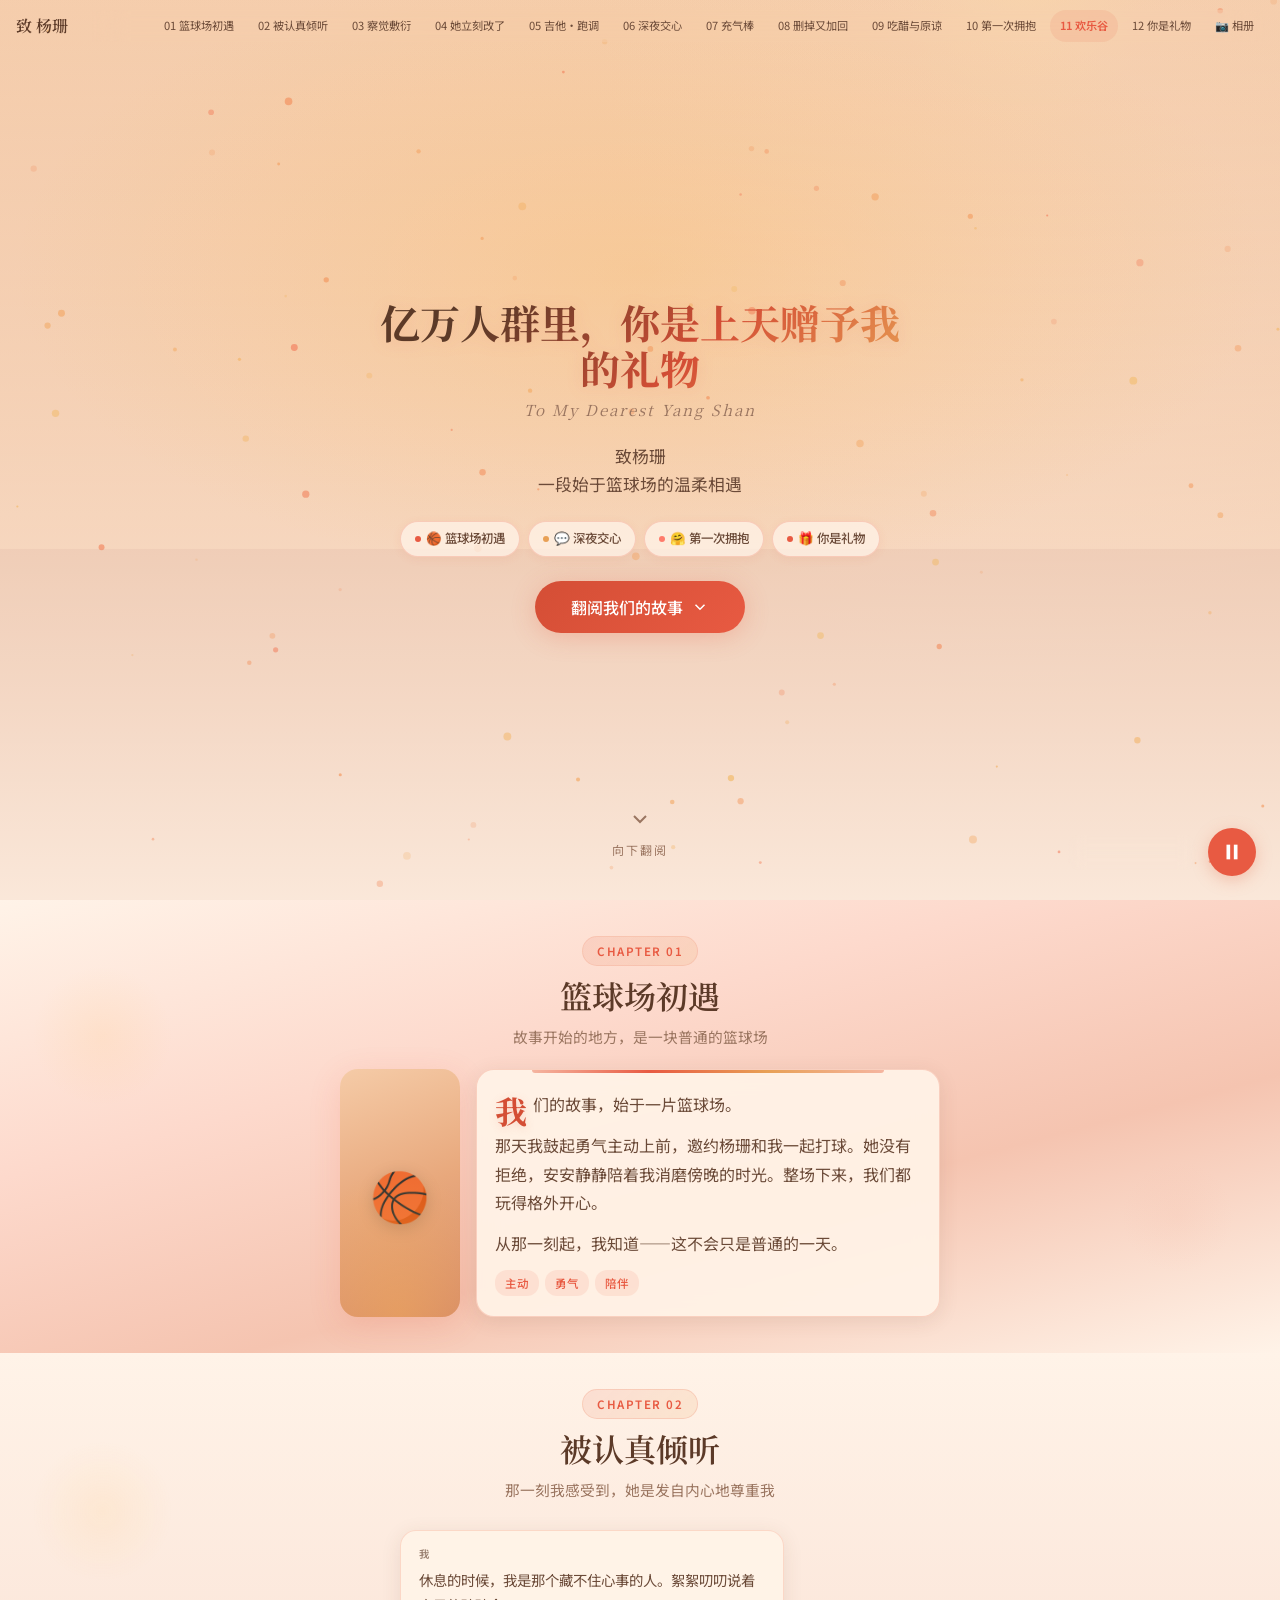
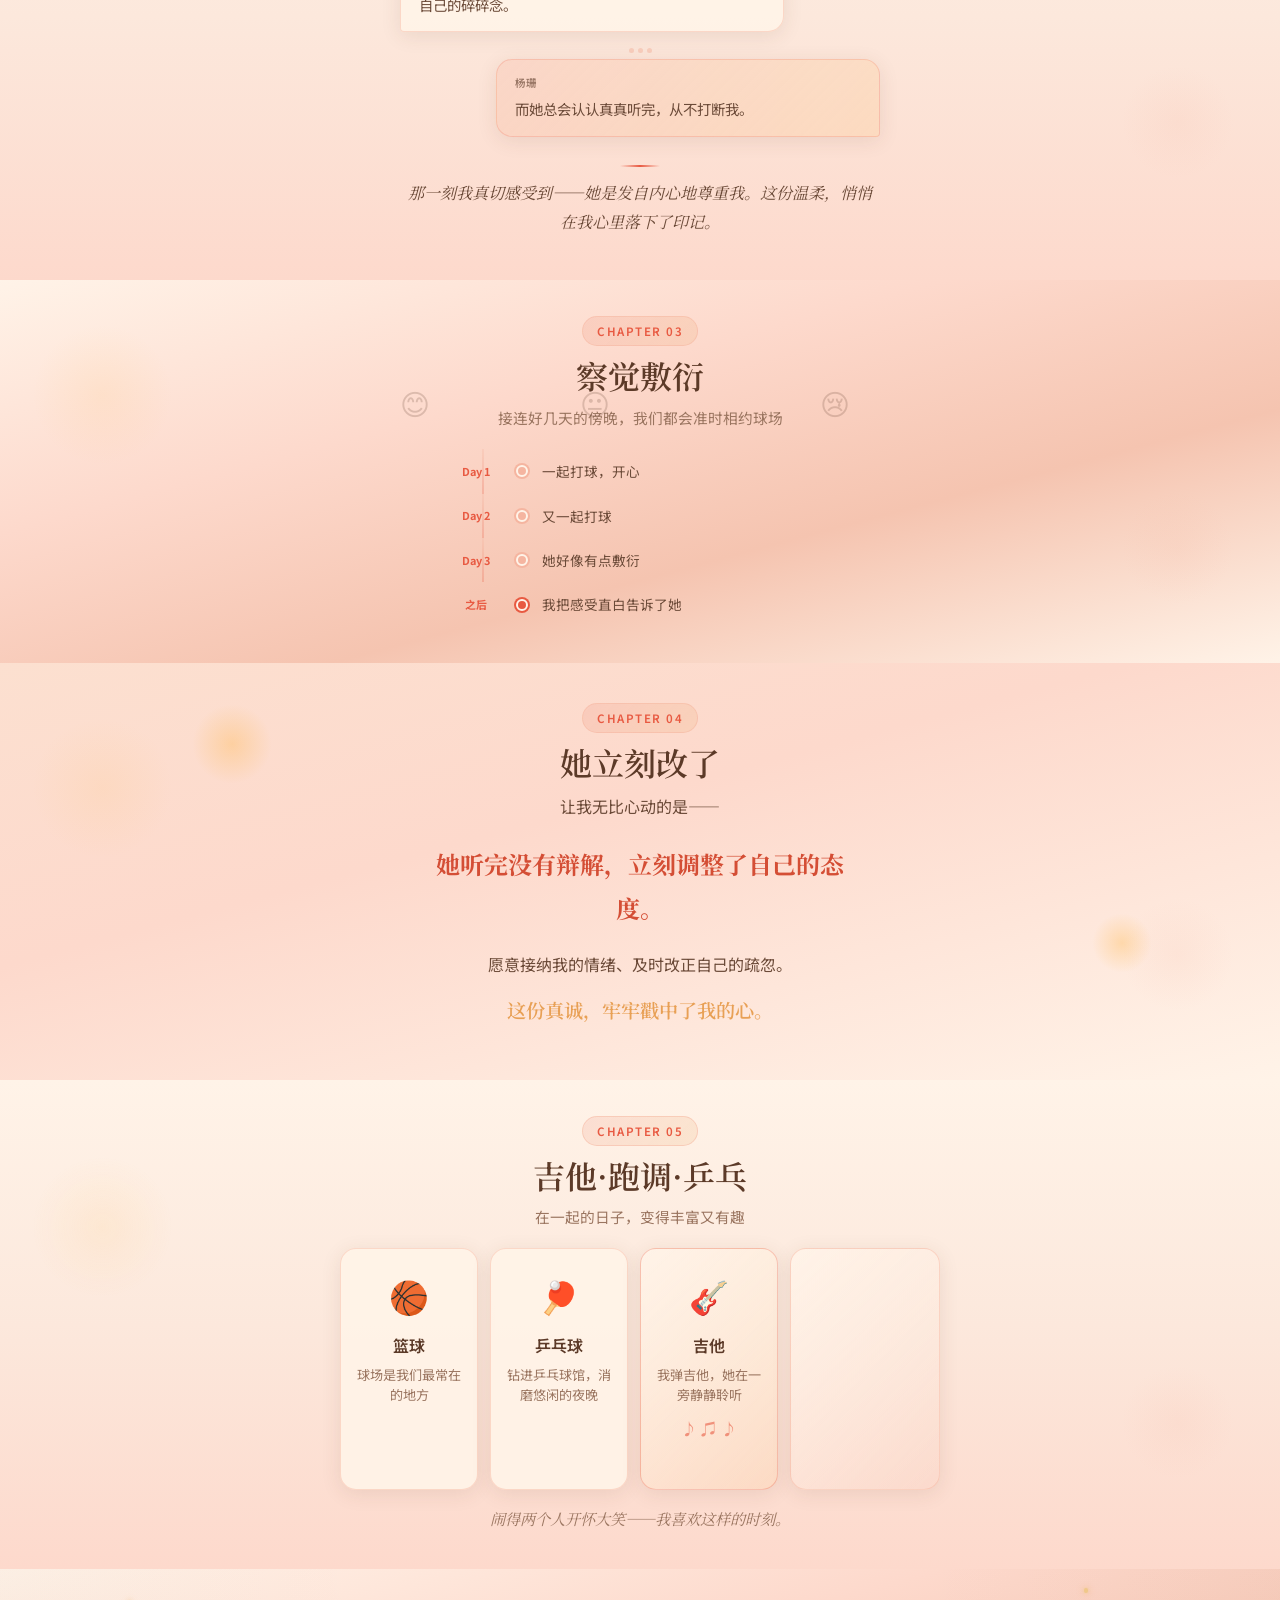
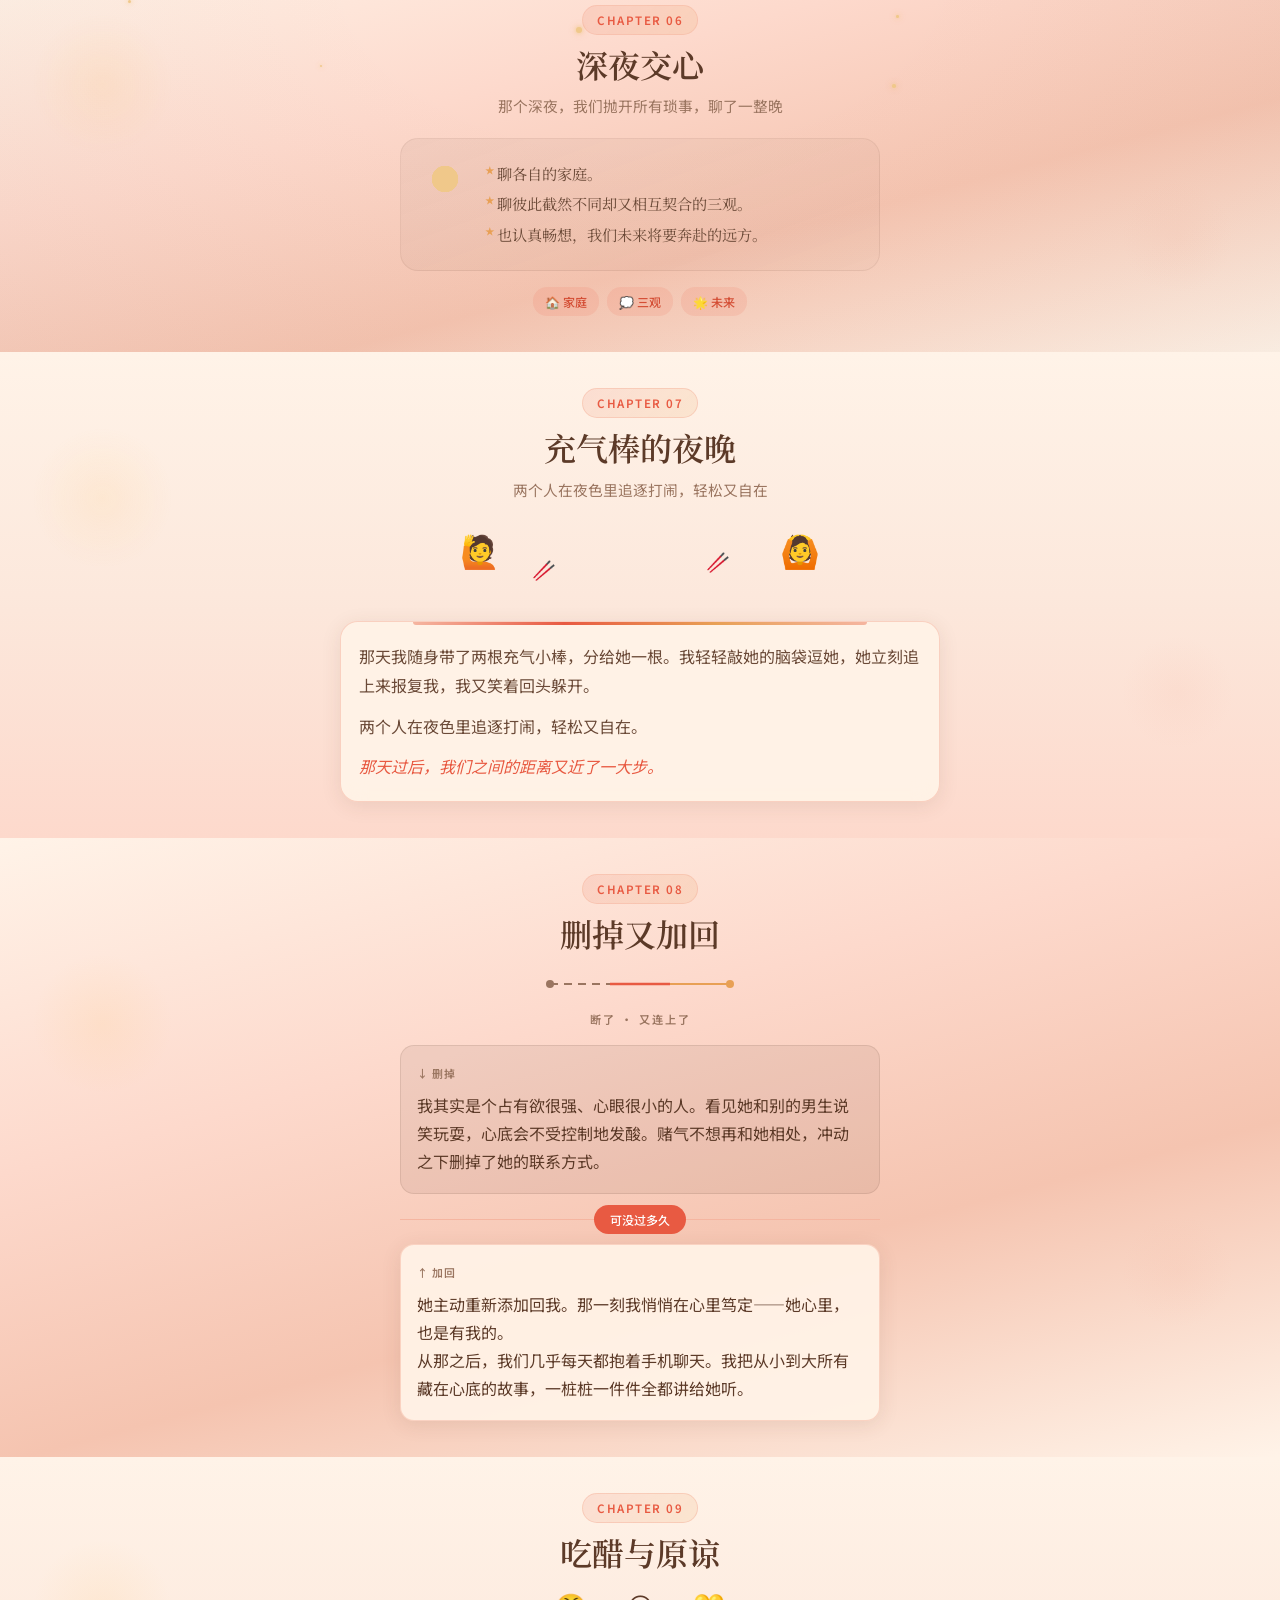
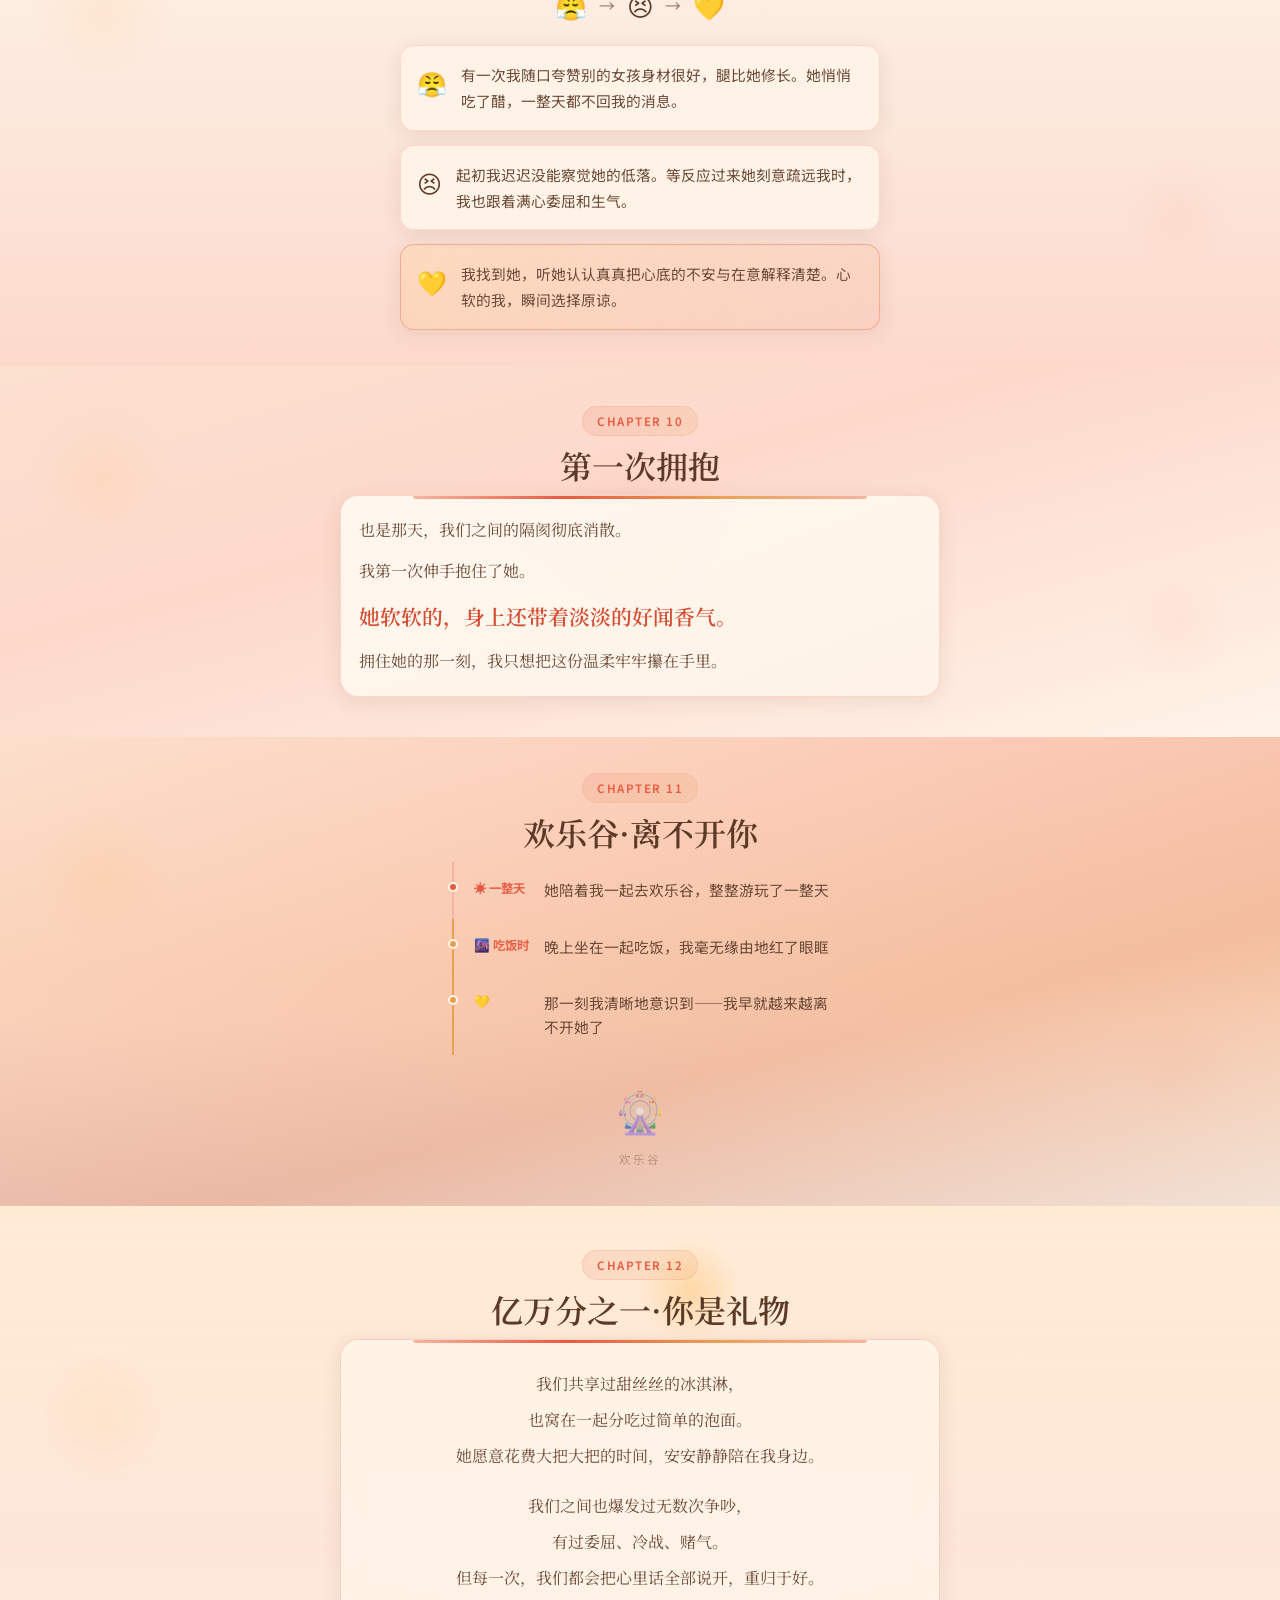
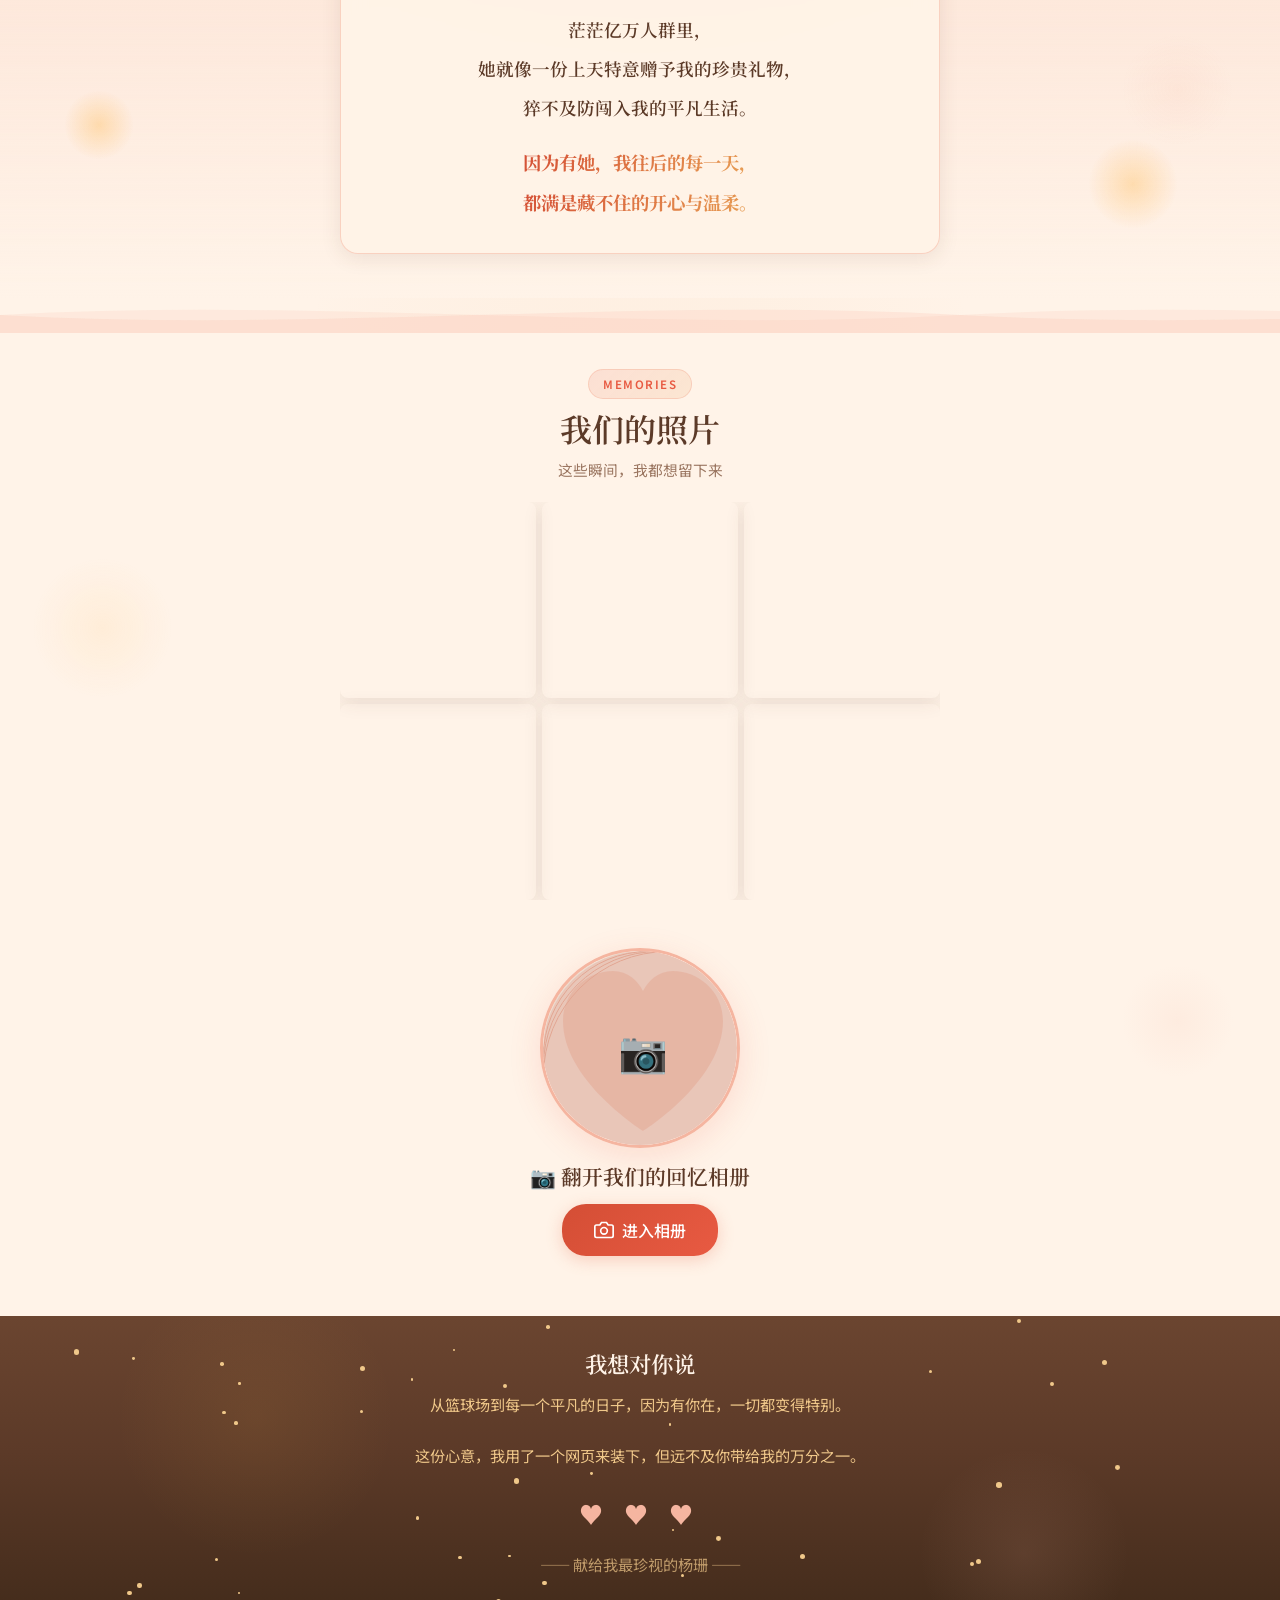
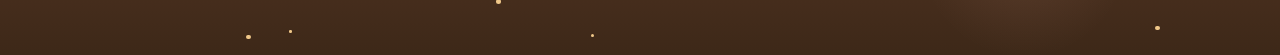
==== commit 5d43f22e: "恢复index.html/gallery.js/main.js到可用版本" ====
--- a/index.html
+++ b/index.html
@@ -500,7 +500,6 @@
     </button>
   </div>
 
-  <script>var PHOTOS_DATA=[{"id":1,"file":"assets/images/photos/photo_01.jpg","fallback":"assets/images/photos/photo_01.jpg","title":"和小杨的第一张图书馆合照","description":"和你一起在图书馆度过的美好时光。","category":"activity","thumb":"assets/images/thumbs/photo_01.jpg"},{"id":2,"file":"assets/images/photos/photo_02.jpg","fallback":"assets/images/photos/photo_02.jpg","title":"第一次和小杨同学一起唱歌","description":"投诉小杨老是跑调","category":"activity","thumb":"assets/images/thumbs/photo_02.jpg"},{"id":3,"file":"assets/images/photos/photo_03.jpg","fallback":"assets/images/photos/photo_03.jpg","title":"欢乐谷的回忆","description":"差点被吓尿的尴尬时刻。","category":"activity","thumb":"assets/images/thumbs/photo_03.jpg"},{"id":4,"file":"assets/images/photos/photo_04.jpg","fallback":"assets/images/photos/photo_04.jpg","title":"长江大桥的回忆","description":"和你一起漫步大桥的美好时光。","category":"activity","thumb":"assets/images/thumbs/photo_04.jpg"},{"id":5,"file":"assets/images/photos/photo_05.jpg","fallback":"assets/images/photos/photo_05.jpg","title":"欢乐谷的回忆","description":"差点被吓尿的尴尬时刻。","category":"activity","thumb":"assets/images/thumbs/photo_05.jpg"},{"id":6,"file":"assets/images/photos/photo_06.jpg","fallback":"assets/images/photos/photo_06.jpg","title":"我们的日常","description":"那些平平淡淡却最珍贵的每一天。","category":"daily","thumb":"assets/images/thumbs/photo_06.jpg"},{"id":7,"file":"assets/images/photos/photo_07.jpg","fallback":"assets/images/photos/photo_07.jpg","title":"湖工大的校园","description":"那些平平淡淡却最珍贵的每一天。","category":"campus","thumb":"assets/images/thumbs/photo_07.jpg"},{"id":8,"file":"assets/images/photos/photo_08.jpg","fallback":"assets/images/photos/photo_08.jpg","title":"我们的日常","description":"那些平平淡淡却最珍贵的每一天。","category":"daily","thumb":"assets/images/thumbs/photo_08.jpg"},{"id":9,"file":"assets/images/photos/photo_09.jpg","fallback":"assets/images/photos/photo_09.jpg","title":"湖工大的校园","description":"那些平平淡淡却最珍贵的每一天。","category":"campus","thumb":"assets/images/thumbs/photo_09.jpg"},{"id":10,"file":"assets/images/photos/photo_10.jpg","fallback":"assets/images/photos/photo_10.jpg","title":"欢乐谷的回忆","description":"差点被吓尿的尴尬时刻。","category":"activity","thumb":"assets/images/thumbs/photo_10.jpg"},{"id":11,"file":"assets/images/photos/photo_11.jpg","fallback":"assets/images/photos/photo_11.jpg","title":"湖工大的校园","description":"那些平平淡淡却最珍贵的每一天。","category":"campus","thumb":"assets/images/thumbs/photo_11.jpg"},{"id":12,"file":"assets/images/photos/photo_12.jpg","fallback":"assets/images/photos/photo_12.jpg","title":"湖工大的校园","description":"那些平平淡淡却最珍贵的每一天。","category":"campus","thumb":"assets/images/thumbs/photo_12.jpg"},{"id":13,"file":"assets/images/photos/photo_13.jpg","fallback":"assets/images/photos/photo_13.jpg","title":"我们的日常","description":"那些平平淡淡却最珍贵的每一天。","category":"daily","thumb":"assets/images/thumbs/photo_13.jpg"},{"id":14,"file":"assets/images/photos/photo_14.jpg","fallback":"assets/images/photos/photo_14.jpg","title":"偷拍小杨二哈一样的眼神","description":"那些平平淡淡却最珍贵的每一天。","category":"daily","thumb":"assets/images/thumbs/photo_14.jpg"},{"id":15,"file":"assets/images/photos/photo_15.jpg","fallback":"assets/images/photos/photo_15.jpg","title":"湖工大的校园","description":"那些平平淡淡却最珍贵的每一天。","category":"campus","thumb":"assets/images/thumbs/photo_15.jpg"},{"id":16,"file":"assets/images/photos/photo_16.jpg","fallback":"assets/images/photos/photo_16.jpg","title":"我的高中","description":"那些平平淡淡却最珍贵的每一天。","category":"campus","thumb":"assets/images/thumbs/photo_16.jpg"},{"id":17,"file":"assets/images/photos/photo_17.jpg","fallback":"assets/images/photos/photo_17.jpg","title":"在一起的时光","description":"和你在一起的每个瞬间都闪闪发光。","category":"daily","thumb":"assets/images/thumbs/photo_17.jpg"},{"id":18,"file":"assets/images/photos/photo_18.jpg","fallback":"assets/images/photos/photo_18.jpg","title":"在一起的时光","description":"和你在一起的每个瞬间都闪闪发光。","category":"daily","thumb":"assets/images/thumbs/photo_18.jpg"},{"id":19,"file":"assets/images/photos/photo_19.jpg","fallback":"assets/images/photos/photo_19.jpg","title":"湖工大的校园","description":"那些平平淡淡却最珍贵的每一天。","category":"campus","thumb":"assets/images/thumbs/photo_19.jpg"},{"id":20,"file":"assets/images/photos/photo_20.jpg","fallback":"assets/images/photos/photo_20.jpg","title":"第一次和小杨同学一起唱歌","description":"和你在一起的每个瞬间都闪闪发光。","category":"activity","thumb":"assets/images/thumbs/photo_20.jpg"},{"id":21,"file":"assets/images/photos/photo_21.jpg","fallback":"assets/images/photos/photo_21.jpg","title":"湖工大的校园","description":"那些平平淡淡却最珍贵的每一天。","category":"campus","thumb":"assets/images/thumbs/photo_21.jpg"},{"id":22,"file":"assets/images/photos/photo_22.jpg","fallback":"assets/images/photos/photo_22.jpg","title":"在一起的时光","description":"和你在一起的每个瞬间都闪闪发光。","category":"daily","thumb":"assets/images/thumbs/photo_22.jpg"},{"id":23,"file":"assets/images/photos/photo_23.jpg","fallback":"assets/images/photos/photo_23.jpg","title":"湖工大的校园","description":"那些平平淡淡却最珍贵的每一天。","category":"campus","thumb":"assets/images/thumbs/photo_23.jpg"},{"id":24,"file":"assets/images/photos/photo_24.jpg","fallback":"assets/images/photos/photo_24.jpg","title":"在一起的时光","description":"和你在一起的每个瞬间都闪闪发光。","category":"daily","thumb":"assets/images/thumbs/photo_24.jpg"},{"id":25,"file":"assets/images/photos/photo_25.jpg","fallback":"assets/images/photos/photo_25.jpg","title":"小杨同学的眼神好睿智","description":"和你在一起的每个瞬间都闪闪发光。","category":"daily","thumb":"assets/images/thumbs/photo_25.jpg"},{"id":26,"file":"assets/images/photos/photo_26.jpg","fallback":"assets/images/photos/photo_26.jpg","title":"湖工大的校园","description":"那些平平淡淡却最珍贵的每一天。","category":"campus","thumb":"assets/images/thumbs/photo_26.jpg"},{"id":27,"file":"assets/images/photos/photo_27.jpg","fallback":"assets/images/photos/photo_27.jpg","title":"偷拍小杨打乒乓球","description":"这些回忆我都好好收藏着。","category":"activity","thumb":"assets/images/thumbs/photo_27.jpg"},{"id":28,"file":"assets/images/photos/photo_28.jpg","fallback":"assets/images/photos/photo_28.jpg","title":"湖工大的校园","description":"那些平平淡淡却最珍贵的每一天。","category":"campus","thumb":"assets/images/thumbs/photo_28.jpg"},{"id":29,"file":"assets/images/photos/photo_29.jpg","fallback":"assets/images/photos/photo_29.jpg","title":"你说小杨心里在想啥呢","description":"这些回忆我都好好收藏着。","category":"daily","thumb":"assets/images/thumbs/photo_29.jpg"},{"id":30,"file":"assets/images/photos/photo_30.jpg","fallback":"assets/images/photos/photo_30.jpg","title":"湖工大的校园","description":"那些平平淡淡却最珍贵的每一天。","category":"campus","thumb":"assets/images/thumbs/photo_30.jpg"},{"id":31,"file":"assets/images/photos/photo_31.jpg","fallback":"assets/images/photos/photo_31.jpg","title":"小杨在那装高冷呢","description":"这些回忆我都好好收藏着。","category":"daily","thumb":"assets/images/thumbs/photo_31.jpg"},{"id":32,"file":"assets/images/photos/photo_32.jpg","fallback":"assets/images/photos/photo_32.jpg","title":"珍贵的回忆","description":"这些回忆我都好好收藏着。","category":"daily","thumb":"assets/images/thumbs/photo_32.jpg"},{"id":33,"file":"assets/images/photos/photo_33.jpg","fallback":"assets/images/photos/photo_33.jpg","title":"笑的好可爱","description":"这些回忆我都好好收藏着。","category":"daily","thumb":"assets/images/thumbs/photo_33.jpg"},{"id":34,"file":"assets/images/photos/photo_34.jpg","fallback":"assets/images/photos/photo_34.jpg","title":"俯视小短腿的小杨","description":"这些回忆我都好好收藏着。","category":"daily","thumb":"assets/images/thumbs/photo_34.jpg"},{"id":35,"file":"assets/images/photos/photo_35.jpg","fallback":"assets/images/photos/photo_35.jpg","title":"美丽的湖工大","description":"这些回忆我都好好收藏着。","category":"campus","thumb":"assets/images/thumbs/photo_35.jpg"},{"id":36,"file":"assets/images/photos/photo_36.jpg","fallback":"assets/images/photos/photo_36.jpg","title":"珍贵的回忆","description":"这些回忆我都好好收藏着。","category":"daily","thumb":"assets/images/thumbs/photo_36.jpg"},{"id":37,"file":"assets/images/photos/photo_37.jpg","fallback":"assets/images/photos/photo_37.jpg","title":"偷拍小杨图书馆睡觉","description":"这些回忆我都好好收藏着。","category":"activity","thumb":"assets/images/thumbs/photo_37.jpg"},{"id":38,"file":"assets/images/photos/photo_38.jpg","fallback":"assets/images/photos/photo_38.jpg","title":"好看的叶子","description":"这些回忆我都好好收藏着。","category":"campus","thumb":"assets/images/thumbs/photo_38.jpg"},{"id":39,"file":"assets/images/photos/photo_39.jpg","fallback":"assets/images/photos/photo_39.jpg","title":"美丽的校园","description":"这些回忆我都好好收藏着。","category":"campus","thumb":"assets/images/thumbs/photo_39.jpg"},{"id":40,"file":"assets/images/photos/photo_40.jpg","fallback":"assets/images/photos/photo_40.jpg","title":"珍贵的回忆","description":"这些回忆我都好好收藏着。","category":"daily","thumb":"assets/images/thumbs/photo_40.jpg"},{"id":41,"file":"assets/images/photos/photo_41.jpg","fallback":"assets/images/photos/photo_41.jpg","title":"小美女的私人独家照片","description":"这些回忆我都好好收藏着。","category":"daily","thumb":"assets/images/thumbs/photo_41.jpg"},{"id":42,"file":"assets/images/photos/photo_42.jpg","fallback":"assets/images/photos/photo_42.jpg","title":"湖工大的校园","description":"那些平平淡淡却最珍贵的每一天。","category":"campus","thumb":"assets/images/thumbs/photo_42.jpg"},{"id":43,"file":"assets/images/photos/photo_43.jpg","fallback":"assets/images/photos/photo_43.jpg","title":"湖工大的校园","description":"那些平平淡淡却最珍贵的每一天。","category":"campus","thumb":"assets/images/thumbs/photo_43.jpg"}];</script>
   <script src="assets/js/music.js"></script>
   <script src="assets/js/main.js"></script>
   <script src="assets/js/enhanced.js"></script>
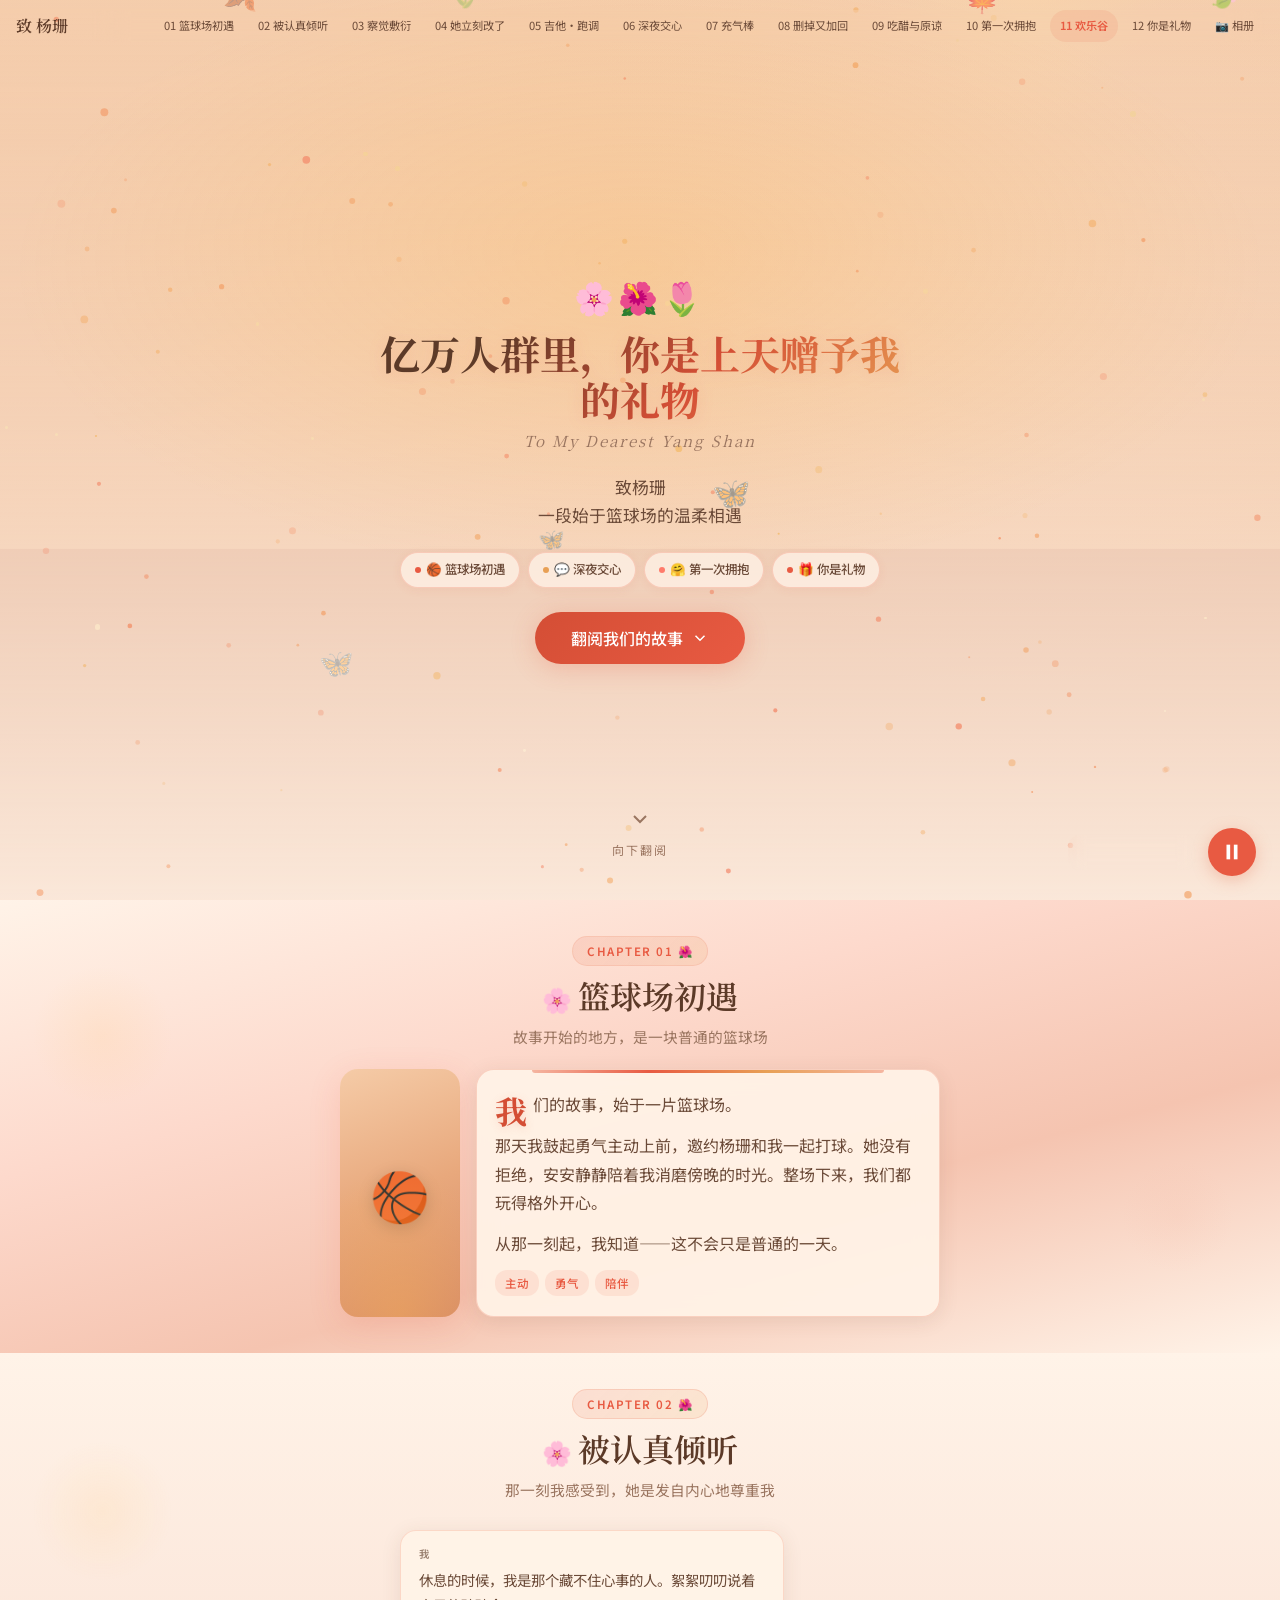
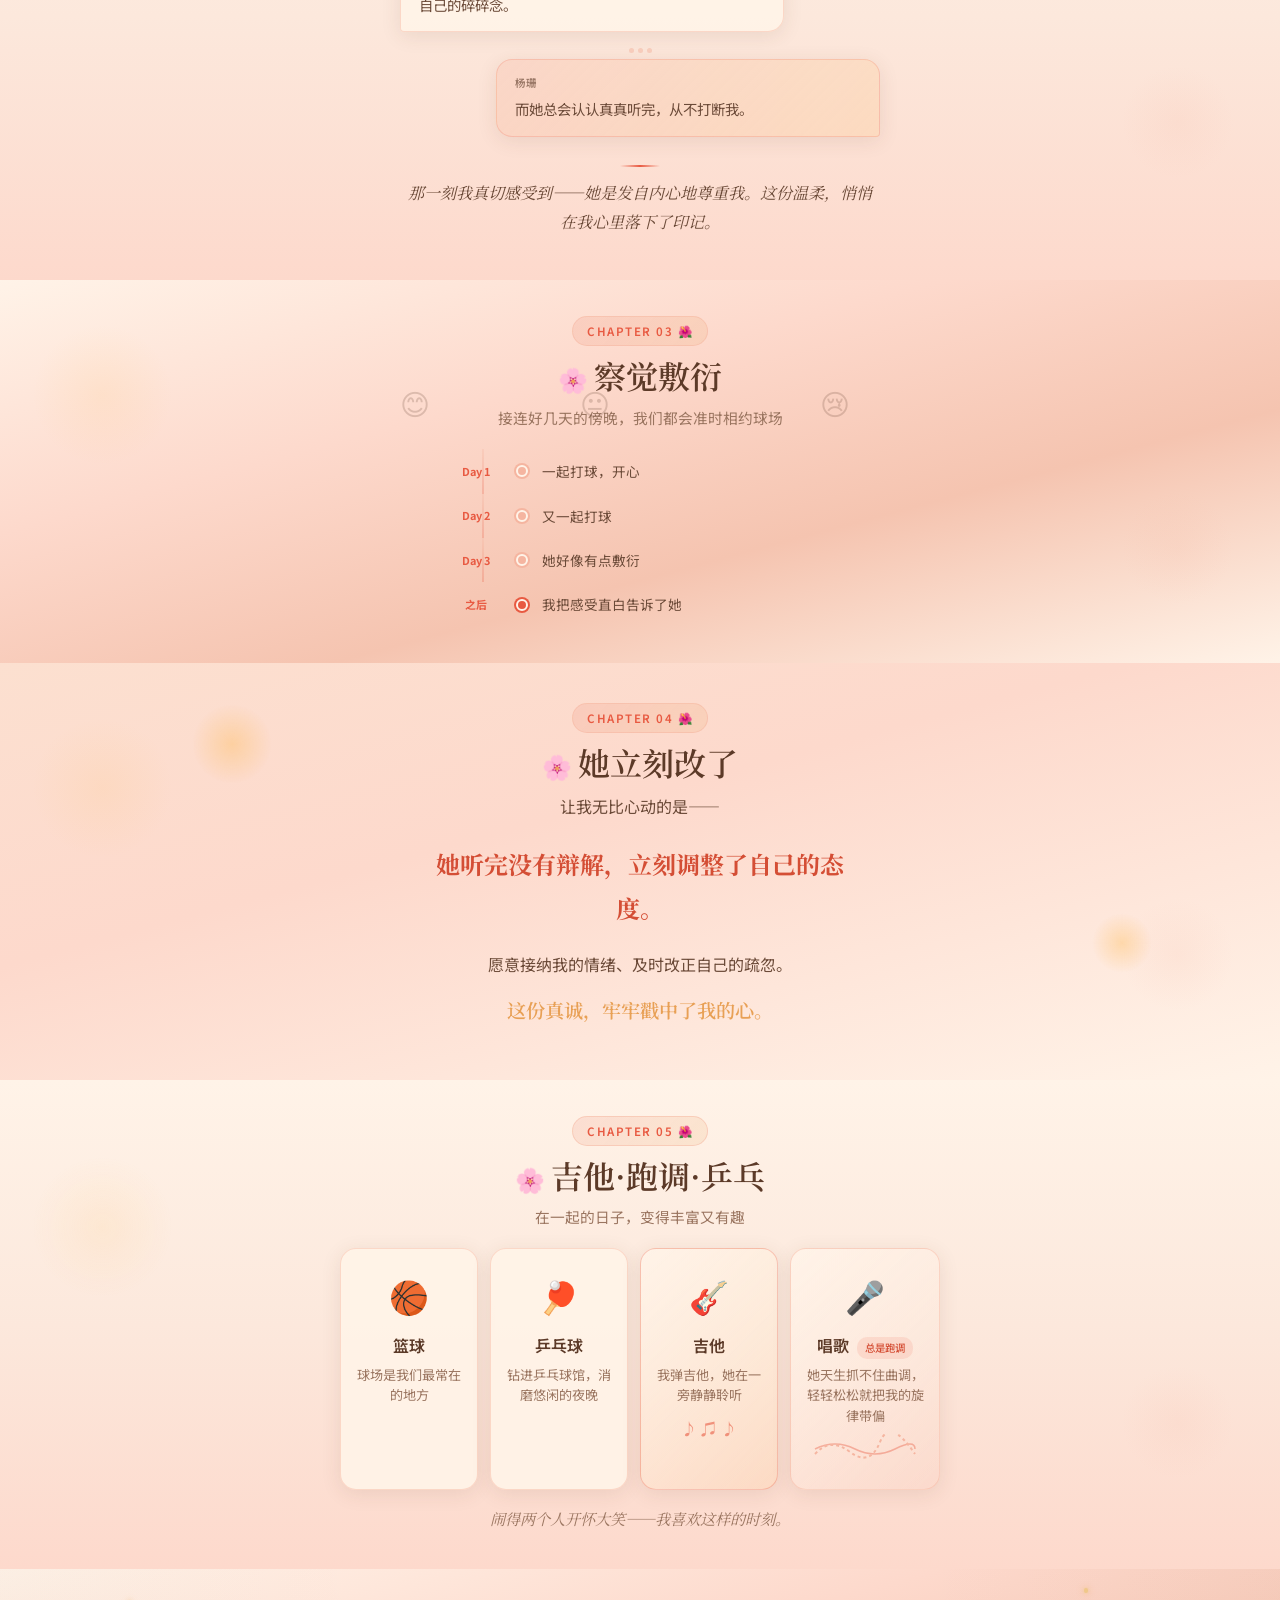
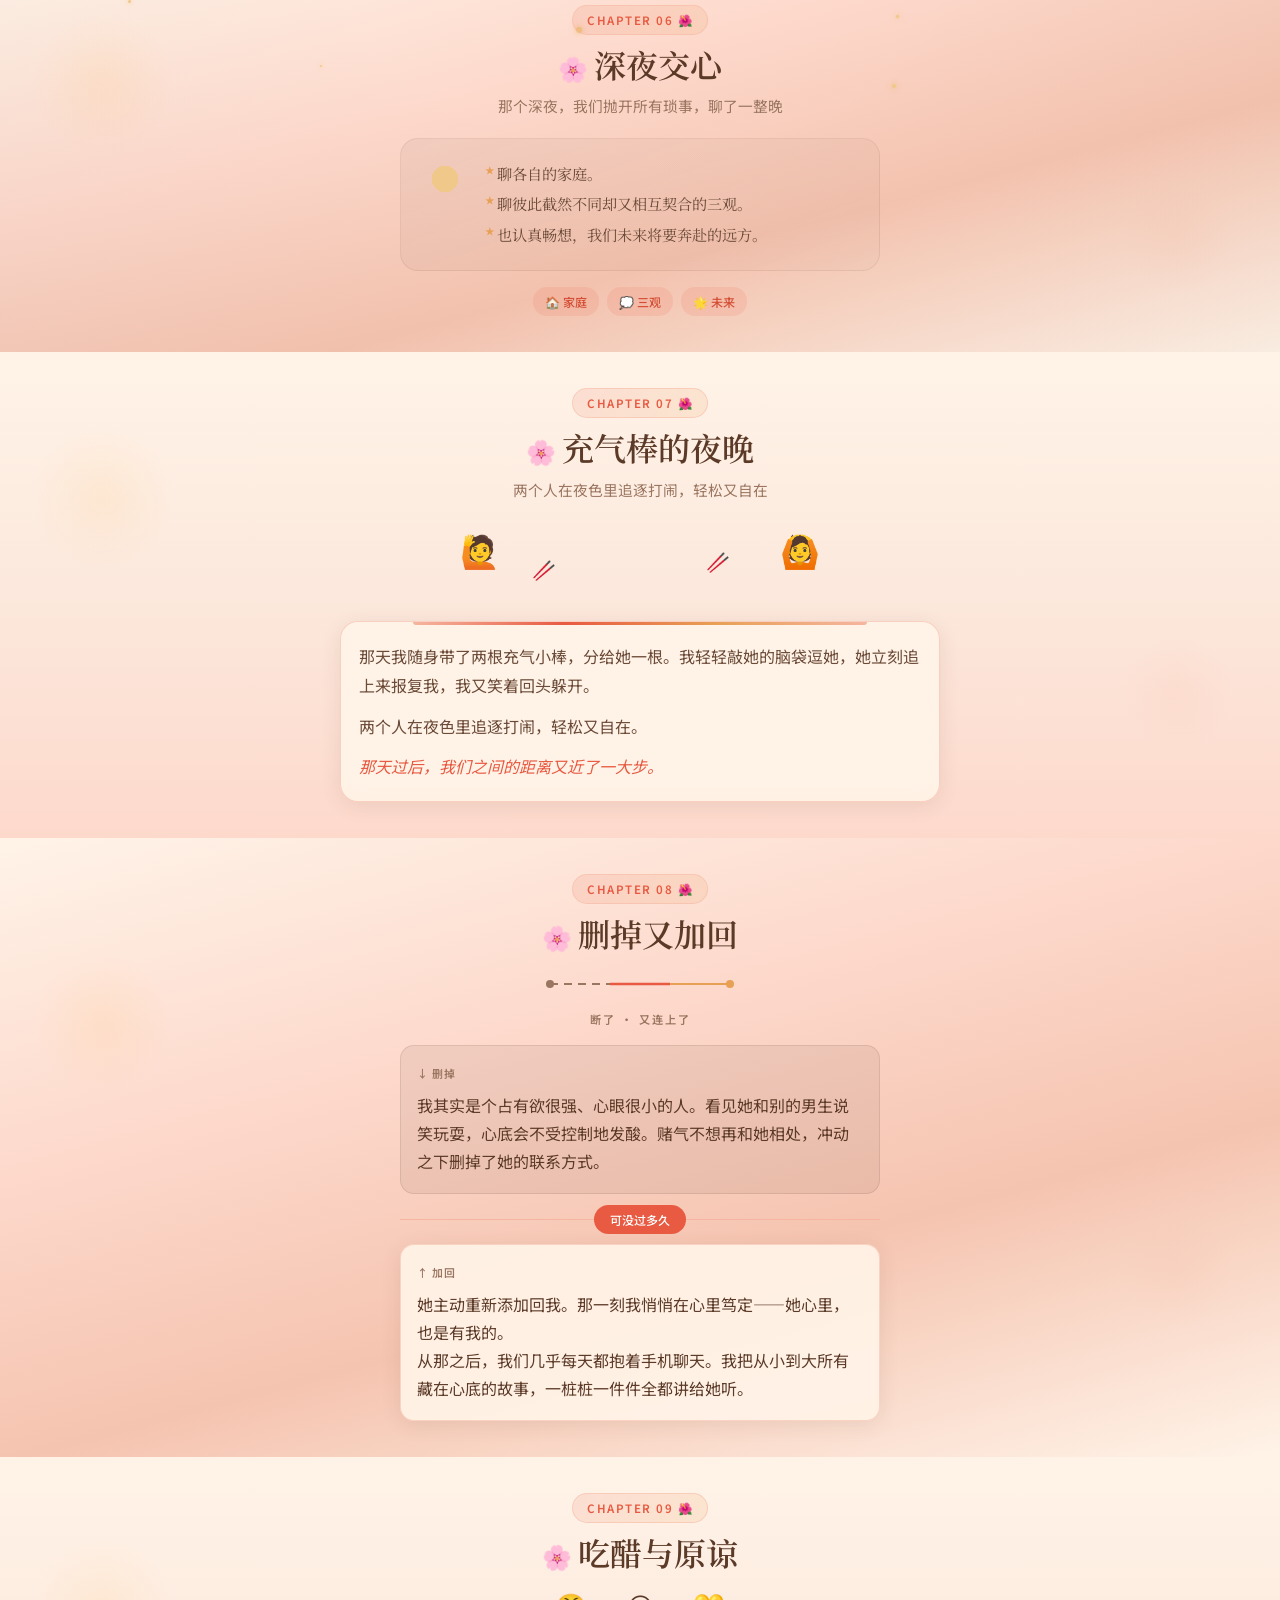
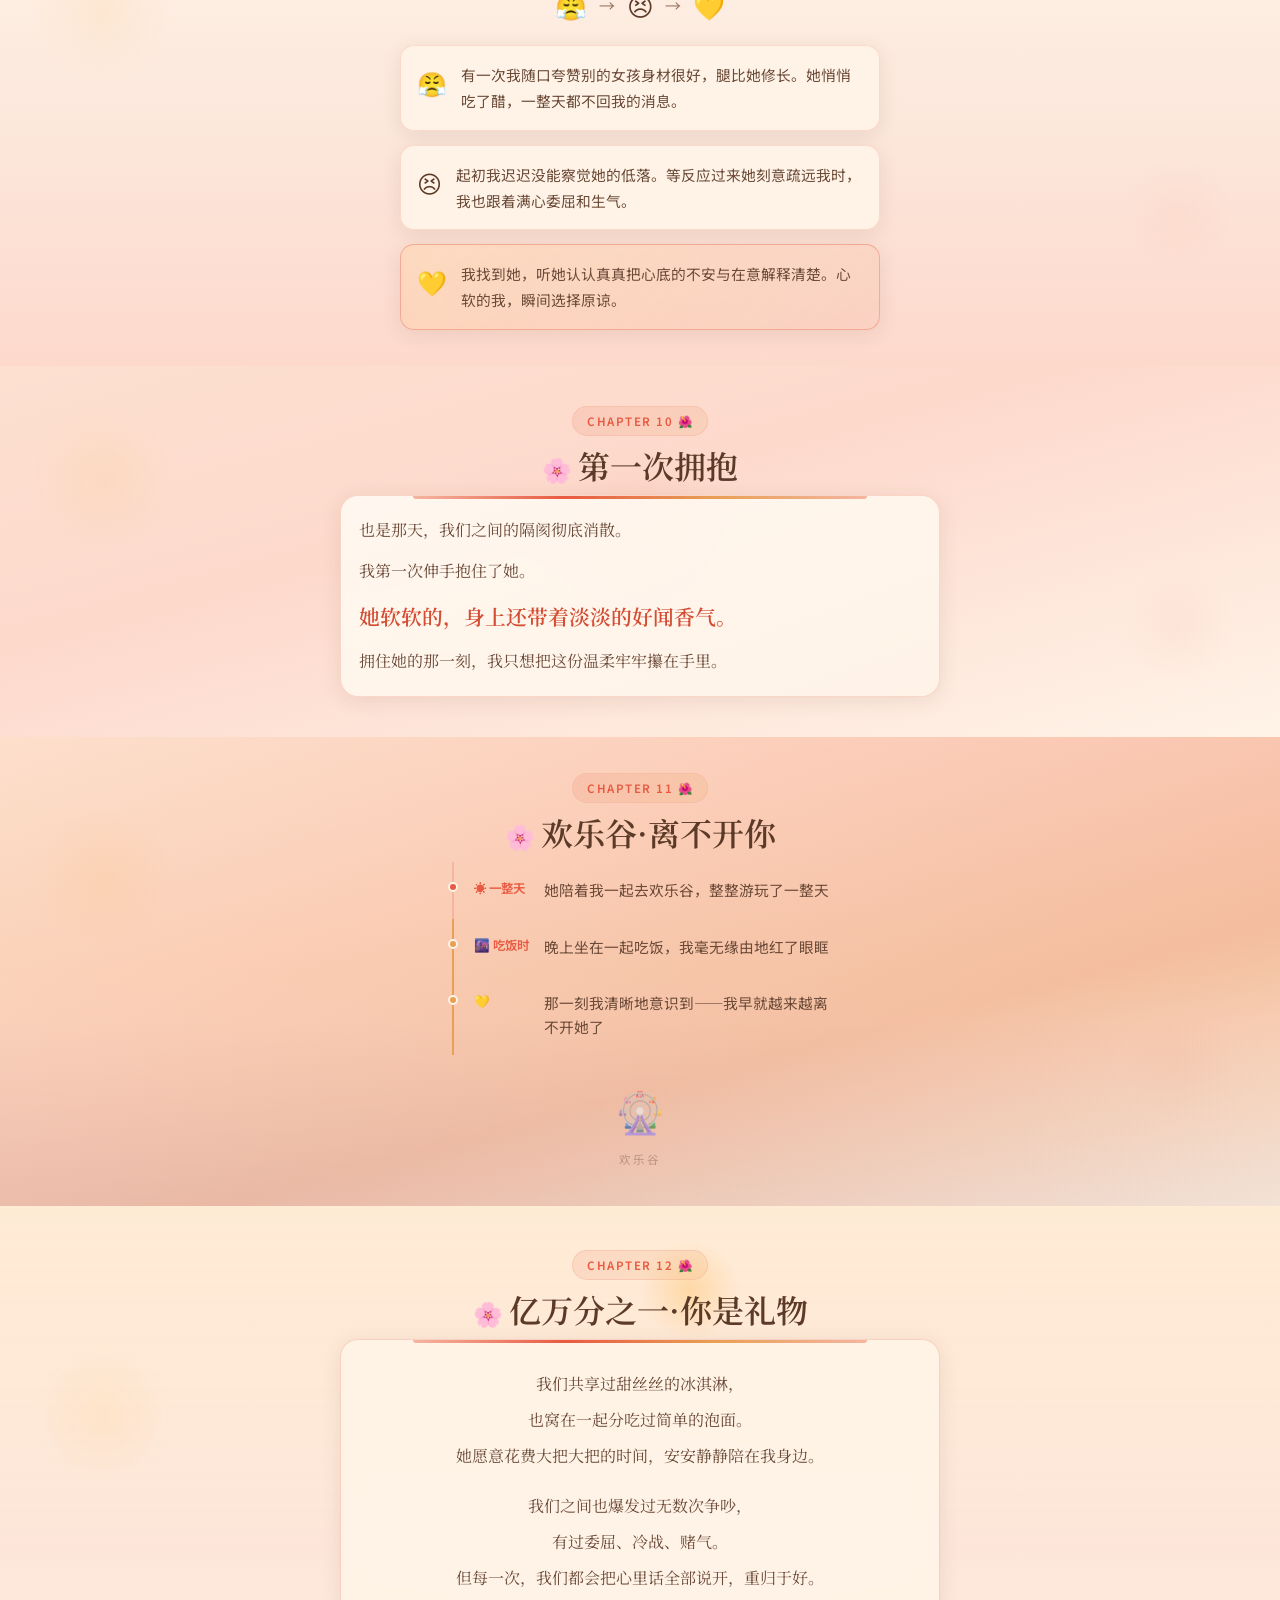
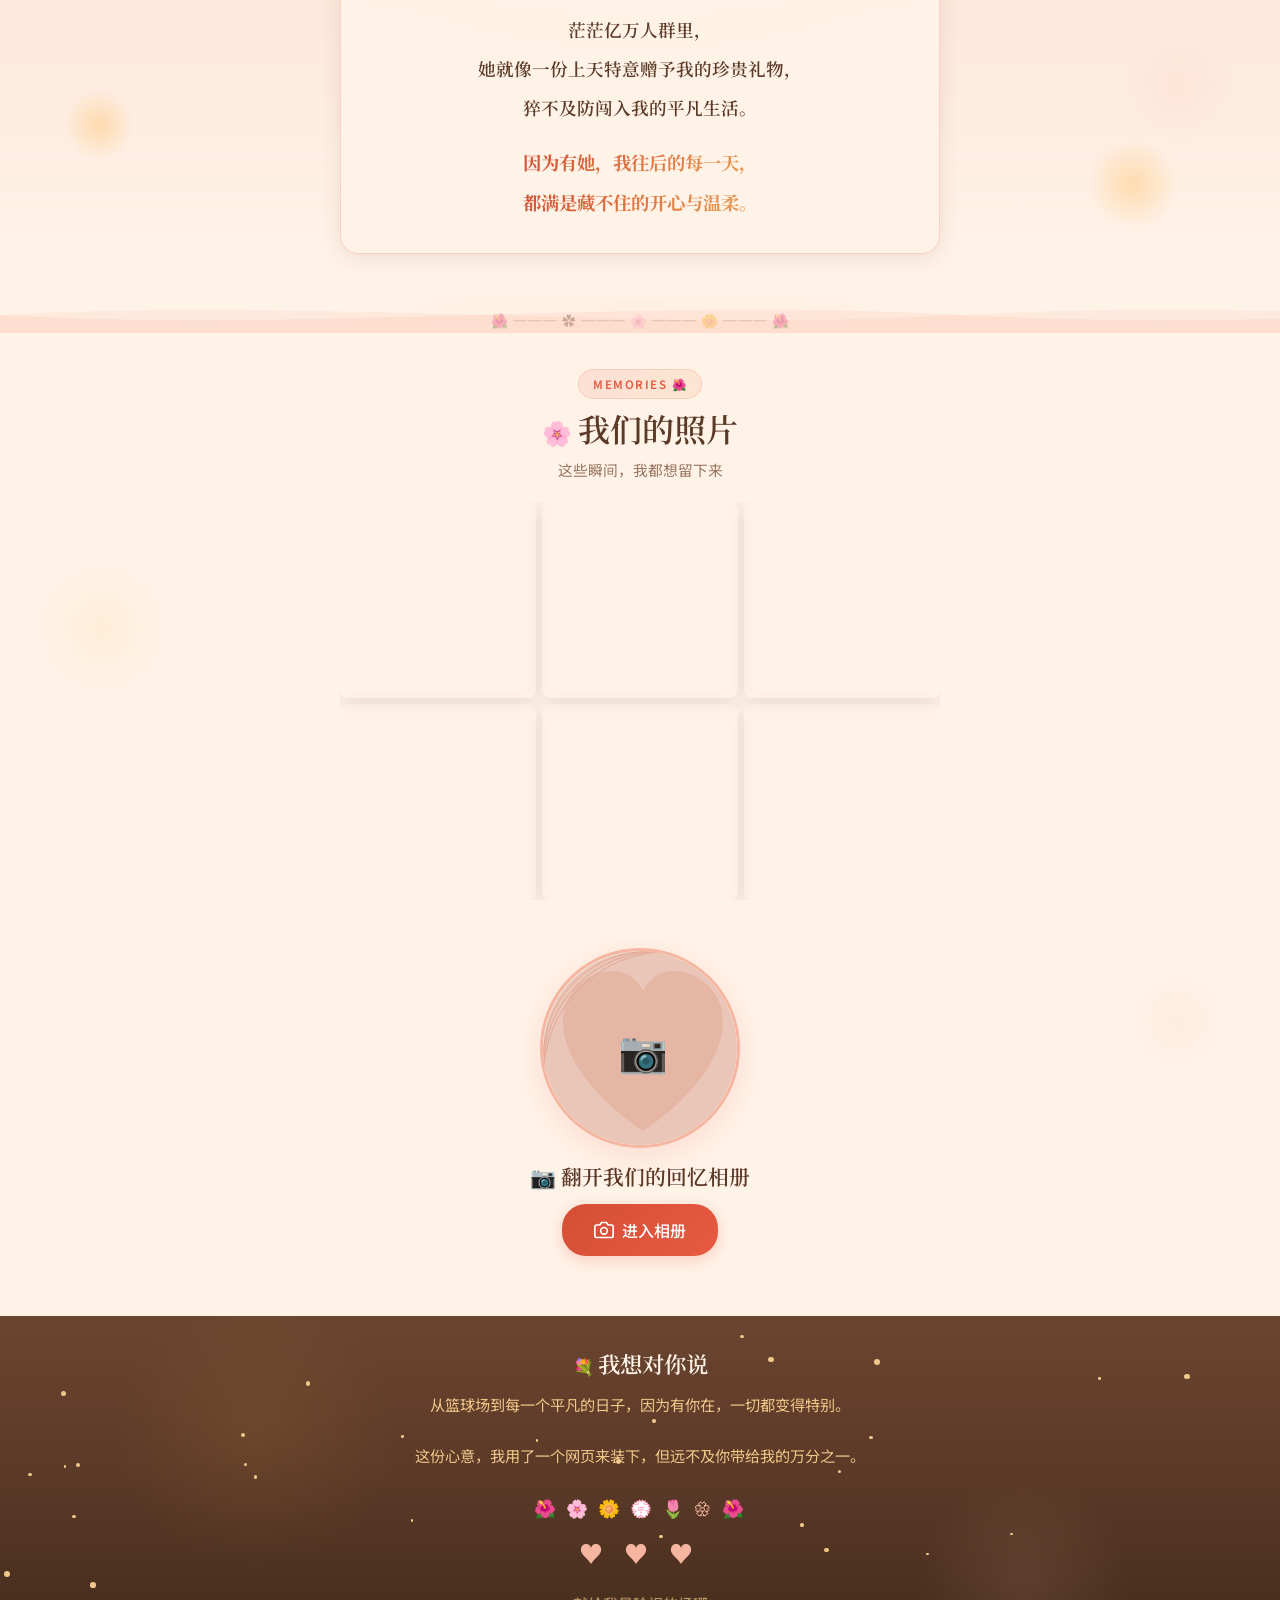
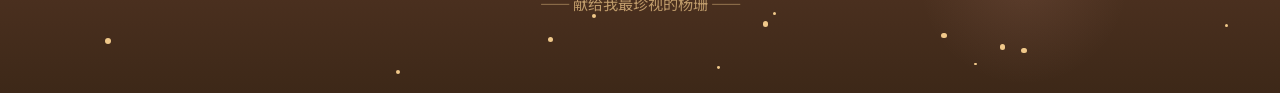
==== commit eead3348: "性能优化: photos.json内嵌 + defer脚本 + 图片显式宽高 - photos.json数据内嵌为window.__PHOTOS__，省1个HTTP请求，首屏预览零延迟 - 4个scr" ====
--- a/index.html
+++ b/index.html
@@ -500,9 +500,10 @@
     </button>
   </div>
 
-  <script src="assets/js/music.js"></script>
-  <script src="assets/js/main.js"></script>
-  <script src="assets/js/enhanced.js"></script>
-  <script src="assets/js/gallery.js"></script>
+  <script>window.__PHOTOS__=[{"id":1,"file":"assets/images/photos/photo_01.jpg","fallback":"assets/images/photos/photo_01.jpg","title":"和小杨的第一张图书馆合照","description":"和你一起在图书馆度过的美好时光。","category":"activity","thumb":"assets/images/thumbs/photo_01.jpg"},{"id":2,"file":"assets/images/photos/photo_02.jpg","fallback":"assets/images/photos/photo_02.jpg","title":"第一次和小杨同学一起唱歌","description":"投诉小杨老是跑调","category":"activity","thumb":"assets/images/thumbs/photo_02.jpg"},{"id":3,"file":"assets/images/photos/photo_03.jpg","fallback":"assets/images/photos/photo_03.jpg","title":"欢乐谷的回忆","description":"差点被吓尿的尴尬时刻。","category":"activity","thumb":"assets/images/thumbs/photo_03.jpg"},{"id":4,"file":"assets/images/photos/photo_04.jpg","fallback":"assets/images/photos/photo_04.jpg","title":"长江大桥的回忆","description":"和你一起漫步大桥的美好时光。","category":"activity","thumb":"assets/images/thumbs/photo_04.jpg"},{"id":5,"file":"assets/images/photos/photo_05.jpg","fallback":"assets/images/photos/photo_05.jpg","title":"欢乐谷的回忆","description":"差点被吓尿的尴尬时刻。","category":"activity","thumb":"assets/images/thumbs/photo_05.jpg"},{"id":6,"file":"assets/images/photos/photo_06.jpg","fallback":"assets/images/photos/photo_06.jpg","title":"我们的日常","description":"那些平平淡淡却最珍贵的每一天。","category":"daily","thumb":"assets/images/thumbs/photo_06.jpg"},{"id":7,"file":"assets/images/photos/photo_07.jpg","fallback":"assets/images/photos/photo_07.jpg","title":"湖工大的校园","description":"那些平平淡淡却最珍贵的每一天。","category":"campus","thumb":"assets/images/thumbs/photo_07.jpg"},{"id":8,"file":"assets/images/photos/photo_08.jpg","fallback":"assets/images/photos/photo_08.jpg","title":"我们的日常","description":"那些平平淡淡却最珍贵的每一天。","category":"daily","thumb":"assets/images/thumbs/photo_08.jpg"},{"id":9,"file":"assets/images/photos/photo_09.jpg","fallback":"assets/images/photos/photo_09.jpg","title":"湖工大的校园","description":"那些平平淡淡却最珍贵的每一天。","category":"campus","thumb":"assets/images/thumbs/photo_09.jpg"},{"id":10,"file":"assets/images/photos/photo_10.jpg","fallback":"assets/images/photos/photo_10.jpg","title":"欢乐谷的回忆","description":"差点被吓尿的尴尬时刻。","category":"activity","thumb":"assets/images/thumbs/photo_10.jpg"},{"id":11,"file":"assets/images/photos/photo_11.jpg","fallback":"assets/images/photos/photo_11.jpg","title":"湖工大的校园","description":"那些平平淡淡却最珍贵的每一天。","category":"campus","thumb":"assets/images/thumbs/photo_11.jpg"},{"id":12,"file":"assets/images/photos/photo_12.jpg","fallback":"assets/images/photos/photo_12.jpg","title":"湖工大的校园","description":"那些平平淡淡却最珍贵的每一天。","category":"campus","thumb":"assets/images/thumbs/photo_12.jpg"},{"id":13,"file":"assets/images/photos/photo_13.jpg","fallback":"assets/images/photos/photo_13.jpg","title":"我们的日常","description":"那些平平淡淡却最珍贵的每一天。","category":"daily","thumb":"assets/images/thumbs/photo_13.jpg"},{"id":14,"file":"assets/images/photos/photo_14.jpg","fallback":"assets/images/photos/photo_14.jpg","title":"偷拍小杨二哈一样的眼神","description":"那些平平淡淡却最珍贵的每一天。","category":"daily","thumb":"assets/images/thumbs/photo_14.jpg"},{"id":15,"file":"assets/images/photos/photo_15.jpg","fallback":"assets/images/photos/photo_15.jpg","title":"湖工大的校园","description":"那些平平淡淡却最珍贵的每一天。","category":"campus","thumb":"assets/images/thumbs/photo_15.jpg"},{"id":16,"file":"assets/images/photos/photo_16.jpg","fallback":"assets/images/photos/photo_16.jpg","title":"我的高中","description":"那些平平淡淡却最珍贵的每一天。","category":"campus","thumb":"assets/images/thumbs/photo_16.jpg"},{"id":17,"file":"assets/images/photos/photo_17.jpg","fallback":"assets/images/photos/photo_17.jpg","title":"在一起的时光","description":"和你在一起的每个瞬间都闪闪发光。","category":"daily","thumb":"assets/images/thumbs/photo_17.jpg"},{"id":18,"file":"assets/images/photos/photo_18.jpg","fallback":"assets/images/photos/photo_18.jpg","title":"在一起的时光","description":"和你在一起的每个瞬间都闪闪发光。","category":"daily","thumb":"assets/images/thumbs/photo_18.jpg"},{"id":19,"file":"assets/images/photos/photo_19.jpg","fallback":"assets/images/photos/photo_19.jpg","title":"湖工大的校园","description":"那些平平淡淡却最珍贵的每一天。","category":"campus","thumb":"assets/images/thumbs/photo_19.jpg"},{"id":20,"file":"assets/images/photos/photo_20.jpg","fallback":"assets/images/photos/photo_20.jpg","title":"第一次和小杨同学一起唱歌","description":"和你在一起的每个瞬间都闪闪发光。","category":"activity","thumb":"assets/images/thumbs/photo_20.jpg"},{"id":21,"file":"assets/images/photos/photo_21.jpg","fallback":"assets/images/photos/photo_21.jpg","title":"湖工大的校园","description":"那些平平淡淡却最珍贵的每一天。","category":"campus","thumb":"assets/images/thumbs/photo_21.jpg"},{"id":22,"file":"assets/images/photos/photo_22.jpg","fallback":"assets/images/photos/photo_22.jpg","title":"在一起的时光","description":"和你在一起的每个瞬间都闪闪发光。","category":"daily","thumb":"assets/images/thumbs/photo_22.jpg"},{"id":23,"file":"assets/images/photos/photo_23.jpg","fallback":"assets/images/photos/photo_23.jpg","title":"湖工大的校园","description":"那些平平淡淡却最珍贵的每一天。","category":"campus","thumb":"assets/images/thumbs/photo_23.jpg"},{"id":24,"file":"assets/images/photos/photo_24.jpg","fallback":"assets/images/photos/photo_24.jpg","title":"在一起的时光","description":"和你在一起的每个瞬间都闪闪发光。","category":"daily","thumb":"assets/images/thumbs/photo_24.jpg"},{"id":25,"file":"assets/images/photos/photo_25.jpg","fallback":"assets/images/photos/photo_25.jpg","title":"小杨同学的眼神好睿智","description":"和你在一起的每个瞬间都闪闪发光。","category":"daily","thumb":"assets/images/thumbs/photo_25.jpg"},{"id":26,"file":"assets/images/photos/photo_26.jpg","fallback":"assets/images/photos/photo_26.jpg","title":"湖工大的校园","description":"那些平平淡淡却最珍贵的每一天。","category":"campus","thumb":"assets/images/thumbs/photo_26.jpg"},{"id":27,"file":"assets/images/photos/photo_27.jpg","fallback":"assets/images/photos/photo_27.jpg","title":"偷拍小杨打乒乓球","description":"这些回忆我都好好收藏着。","category":"activity","thumb":"assets/images/thumbs/photo_27.jpg"},{"id":28,"file":"assets/images/photos/photo_28.jpg","fallback":"assets/images/photos/photo_28.jpg","title":"湖工大的校园","description":"那些平平淡淡却最珍贵的每一天。","category":"campus","thumb":"assets/images/thumbs/photo_28.jpg"},{"id":29,"file":"assets/images/photos/photo_29.jpg","fallback":"assets/images/photos/photo_29.jpg","title":"你说小杨心里在想啥呢","description":"这些回忆我都好好收藏着。","category":"daily","thumb":"assets/images/thumbs/photo_29.jpg"},{"id":30,"file":"assets/images/photos/photo_30.jpg","fallback":"assets/images/photos/photo_30.jpg","title":"湖工大的校园","description":"那些平平淡淡却最珍贵的每一天。","category":"campus","thumb":"assets/images/thumbs/photo_30.jpg"},{"id":31,"file":"assets/images/photos/photo_31.jpg","fallback":"assets/images/photos/photo_31.jpg","title":"小杨在那装高冷呢","description":"这些回忆我都好好收藏着。","category":"daily","thumb":"assets/images/thumbs/photo_31.jpg"},{"id":32,"file":"assets/images/photos/photo_32.jpg","fallback":"assets/images/photos/photo_32.jpg","title":"珍贵的回忆","description":"这些回忆我都好好收藏着。","category":"daily","thumb":"assets/images/thumbs/photo_32.jpg"},{"id":33,"file":"assets/images/photos/photo_33.jpg","fallback":"assets/images/photos/photo_33.jpg","title":"笑的好可爱","description":"这些回忆我都好好收藏着。","category":"daily","thumb":"assets/images/thumbs/photo_33.jpg"},{"id":34,"file":"assets/images/photos/photo_34.jpg","fallback":"assets/images/photos/photo_34.jpg","title":"俯视小短腿的小杨","description":"这些回忆我都好好收藏着。","category":"daily","thumb":"assets/images/thumbs/photo_34.jpg"},{"id":35,"file":"assets/images/photos/photo_35.jpg","fallback":"assets/images/photos/photo_35.jpg","title":"美丽的湖工大","description":"这些回忆我都好好收藏着。","category":"campus","thumb":"assets/images/thumbs/photo_35.jpg"},{"id":36,"file":"assets/images/photos/photo_36.jpg","fallback":"assets/images/photos/photo_36.jpg","title":"珍贵的回忆","description":"这些回忆我都好好收藏着。","category":"daily","thumb":"assets/images/thumbs/photo_36.jpg"},{"id":37,"file":"assets/images/photos/photo_37.jpg","fallback":"assets/images/photos/photo_37.jpg","title":"偷拍小杨图书馆睡觉","description":"这些回忆我都好好收藏着。","category":"activity","thumb":"assets/images/thumbs/photo_37.jpg"},{"id":38,"file":"assets/images/photos/photo_38.jpg","fallback":"assets/images/photos/photo_38.jpg","title":"好看的叶子","description":"这些回忆我都好好收藏着。","category":"campus","thumb":"assets/images/thumbs/photo_38.jpg"},{"id":39,"file":"assets/images/photos/photo_39.jpg","fallback":"assets/images/photos/photo_39.jpg","title":"美丽的校园","description":"这些回忆我都好好收藏着。","category":"campus","thumb":"assets/images/thumbs/photo_39.jpg"},{"id":40,"file":"assets/images/photos/photo_40.jpg","fallback":"assets/images/photos/photo_40.jpg","title":"珍贵的回忆","description":"这些回忆我都好好收藏着。","category":"daily","thumb":"assets/images/thumbs/photo_40.jpg"},{"id":41,"file":"assets/images/photos/photo_41.jpg","fallback":"assets/images/photos/photo_41.jpg","title":"小美女的私人独家照片","description":"这些回忆我都好好收藏着。","category":"daily","thumb":"assets/images/thumbs/photo_41.jpg"},{"id":42,"file":"assets/images/photos/photo_42.jpg","fallback":"assets/images/photos/photo_42.jpg","title":"湖工大的校园","description":"那些平平淡淡却最珍贵的每一天。","category":"campus","thumb":"assets/images/thumbs/photo_42.jpg"},{"id":43,"file":"assets/images/photos/photo_43.jpg","fallback":"assets/images/photos/photo_43.jpg","title":"湖工大的校园","description":"那些平平淡淡却最珍贵的每一天。","category":"campus","thumb":"assets/images/thumbs/photo_43.jpg"}];</script>
+  <script src="assets/js/music.js" defer></script>
+  <script src="assets/js/main.js" defer></script>
+  <script src="assets/js/enhanced.js" defer></script>
+  <script src="assets/js/gallery.js" defer></script>
 </body>
 </html>
--- a/assets/css/style.css
+++ b/assets/css/style.css
@@ -1105,7 +1105,7 @@
 }
 .offkey-wave span {
   display: block; width: 4px; background: var(--orange-warm); border-radius: 2px;
-  animation: offkeyBounce 0.8s ease-in-out infinite;
+  animation: offkeyBounce 1.6s ease-in-out infinite;
 }
 .offkey-wave span:nth-child(1) { height: 8px; animation-delay: 0s; }
 .offkey-wave span:nth-child(2) { height: 16px; animation-delay: 0.1s; }
--- a/assets/css/enhanced.css
+++ b/assets/css/enhanced.css
@@ -11,7 +11,7 @@
   position: absolute; top: -10px; width: 6px; height: 6px;
   background: radial-gradient(circle, var(--gold-light), var(--gold));
   border-radius: 50%; opacity: 0;
-  animation: goldenFall linear infinite;
+  animation: goldenFall linear forwards;
 }
 @keyframes goldenFall {
   0% { transform: translateY(-10px) rotate(0deg); opacity: 0; }
@@ -520,3 +520,153 @@
 .gallery-overlay.active ~ .music-player {
   bottom: 90px;
 }
+
+/* ===== 花瓣飘落 (全页背景, 多种模式) ===== */
+.petal-container {
+  position: fixed; inset: 0; z-index: 0; pointer-events: none; overflow: hidden;
+}
+.petal {
+  position: absolute; top: -30px;
+  will-change: transform;
+  animation: petalFall linear infinite;
+}
+.petal-spiral {
+  position: absolute; top: -30px;
+  will-change: transform;
+  animation: petalSpiral linear infinite;
+}
+.petal-gentle {
+  position: absolute; top: -30px;
+  will-change: transform;
+  animation: petalGentle linear infinite;
+}
+/* 直落+飘移 */
+@keyframes petalFall {
+  0%   { transform: translateY(-30px) translateX(0) rotate(0deg); opacity: 0; }
+  5%   { opacity: 0.7; }
+  85%  { opacity: 0.5; }
+  100% { transform: translateY(105vh) translateX(var(--petal-drift, 30px)) rotate(var(--petal-rot, 180deg)); opacity: 0; }
+}
+/* 螺旋飘落 */
+@keyframes petalSpiral {
+  0%   { transform: translateY(-30px) translateX(0) rotate(0deg); opacity: 0; }
+  5%   { opacity: 0.6; }
+  100% { transform: translateY(105vh) translateX(var(--petal-drift, -30px)) rotate(360deg); opacity: 0; }
+}
+/* 轻飘慢落 */
+@keyframes petalGentle {
+  0%   { transform: translateY(-30px) translateX(0) rotate(0deg); opacity: 0; }
+  8%   { opacity: 0.5; }
+  60%  { transform: translateY(60vh) translateX(var(--petal-drift, 15px)) rotate(60deg); opacity: 0.45; }
+  100% { transform: translateY(105vh) translateX(0px) rotate(360deg); opacity: 0; }
+}
+
+/* ===== 蝴蝶飞舞 ===== */
+.butterfly-container {
+  position: fixed; inset: 0; z-index: 0; pointer-events: none; overflow: hidden;
+}
+.butterfly {
+  position: absolute; will-change: transform; font-size: 1.5rem;
+  animation: butterflyFly linear infinite;
+}
+@keyframes butterflyFly {
+  0%   { transform: translate(5vw, 0) scaleX(1) rotate(0deg); opacity: 0; }
+  5%   { opacity: 0.7; }
+  50%  { transform: translate(55vw, -55vh) scaleX(-1) rotate(3deg); opacity: 0.5; }
+  100% { transform: translate(10vw, -105vh) scaleX(1) rotate(0deg); opacity: 0; }
+}
+
+/* ===== 星光微闪 ===== */
+.sparkle-container {
+  position: fixed; inset: 0; z-index: 0; pointer-events: none;
+}
+.sparkle {
+  position: absolute; border-radius: 50%;
+  background: var(--gold-light);
+  animation: sparkleBlink ease-in-out infinite;
+}
+@keyframes sparkleBlink {
+  0%, 100% { opacity: 0; transform: scale(0.5); }
+  30%, 70% { opacity: 0.9; transform: scale(1.2); }
+  50% { opacity: 0.3; transform: scale(0.8); }
+}
+
+/* ===== 飘叶 ===== */
+.leaf-container {
+  position: fixed; inset: 0; z-index: 0; pointer-events: none; overflow: hidden;
+}
+.leaf {
+  position: absolute; top: -30px; will-change: transform;
+  animation: leafSway linear infinite;
+}
+@keyframes leafSway {
+  0%   { transform: translateY(-30px) translateX(0) rotate(0deg); opacity: 0; }
+  5%   { opacity: 0.5; }
+  50%  { transform: translateY(50vh) translateX(var(--leaf-drift, 20px)) rotate(15deg); opacity: 0.4; }
+  100% { transform: translateY(105vh) translateX(calc(var(--leaf-drift, 20px) * -0.4)) rotate(-8deg); opacity: 0; }
+}
+
+/* ===== Hero 花束增强 ===== */
+.hero-content::before {
+  content: "🌸🌺🌷";
+  display: block; font-size: 2rem; text-align: center;
+  margin-bottom: 6px; letter-spacing: 4px;
+  animation: bouquetDance 6s ease-in-out infinite;
+}
+@keyframes bouquetDance {
+  0%, 100% { transform: translateY(0) scale(1); }
+  15% { transform: translateY(-3px) scale(1.05) rotate(-2deg); }
+  35% { transform: translateY(1px) scale(0.98) rotate(1deg); }
+  55% { transform: translateY(-4px) scale(1.03) rotate(-1deg); }
+  75% { transform: translateY(2px) scale(0.97) rotate(2deg); }
+}
+
+/* ===== 章节标题花装饰 ===== */
+.chapter-heading::before {
+  content: "🌸 ";
+  font-size: 0.75em;
+}
+.section-tag::after {
+  content: " 🌺";
+}
+
+/* ===== 花边分割线 ===== */
+.section-wave-divider {
+  position: relative;
+}
+.section-wave-divider::before {
+  content: "🌺 ─── ✿ ─── 🌸 ─── 🌼 ─── 🌺";
+  display: block; text-align: center; font-size: 0.85rem;
+  padding: 12px 0; letter-spacing: 1px;
+  opacity: 0.7;
+}
+
+/* ===== Footer 花边 ===== */
+.footer-hearts::before {
+  content: "🌺 🌸 🌼 💮 🌷 🏵 🌺";
+  display: block; font-size: 1.1rem; margin-bottom: 8px;
+  letter-spacing: 3px;
+}
+.footer-title::before {
+  content: "💐 ";
+}
+
+/* ===== GPU 加速层（仅持续移动元素） ===== */
+.ambient-orb,
+.butterfly,
+.leaf,
+.petal,
+.petal-spiral,
+.petal-gentle {
+  will-change: transform;
+}
+.ambient-orb {
+  will-change: transform, opacity;
+}
+
+/* ===== 移动端优化 ===== */
+@media (hover: none) and (pointer: coarse) {
+  .golden-particle { animation-duration: 15s; }
+  .butterfly { font-size: 1rem; }
+  .petal-spiral { display: none; } /* 手机端去掉螺旋模式 */
+}
